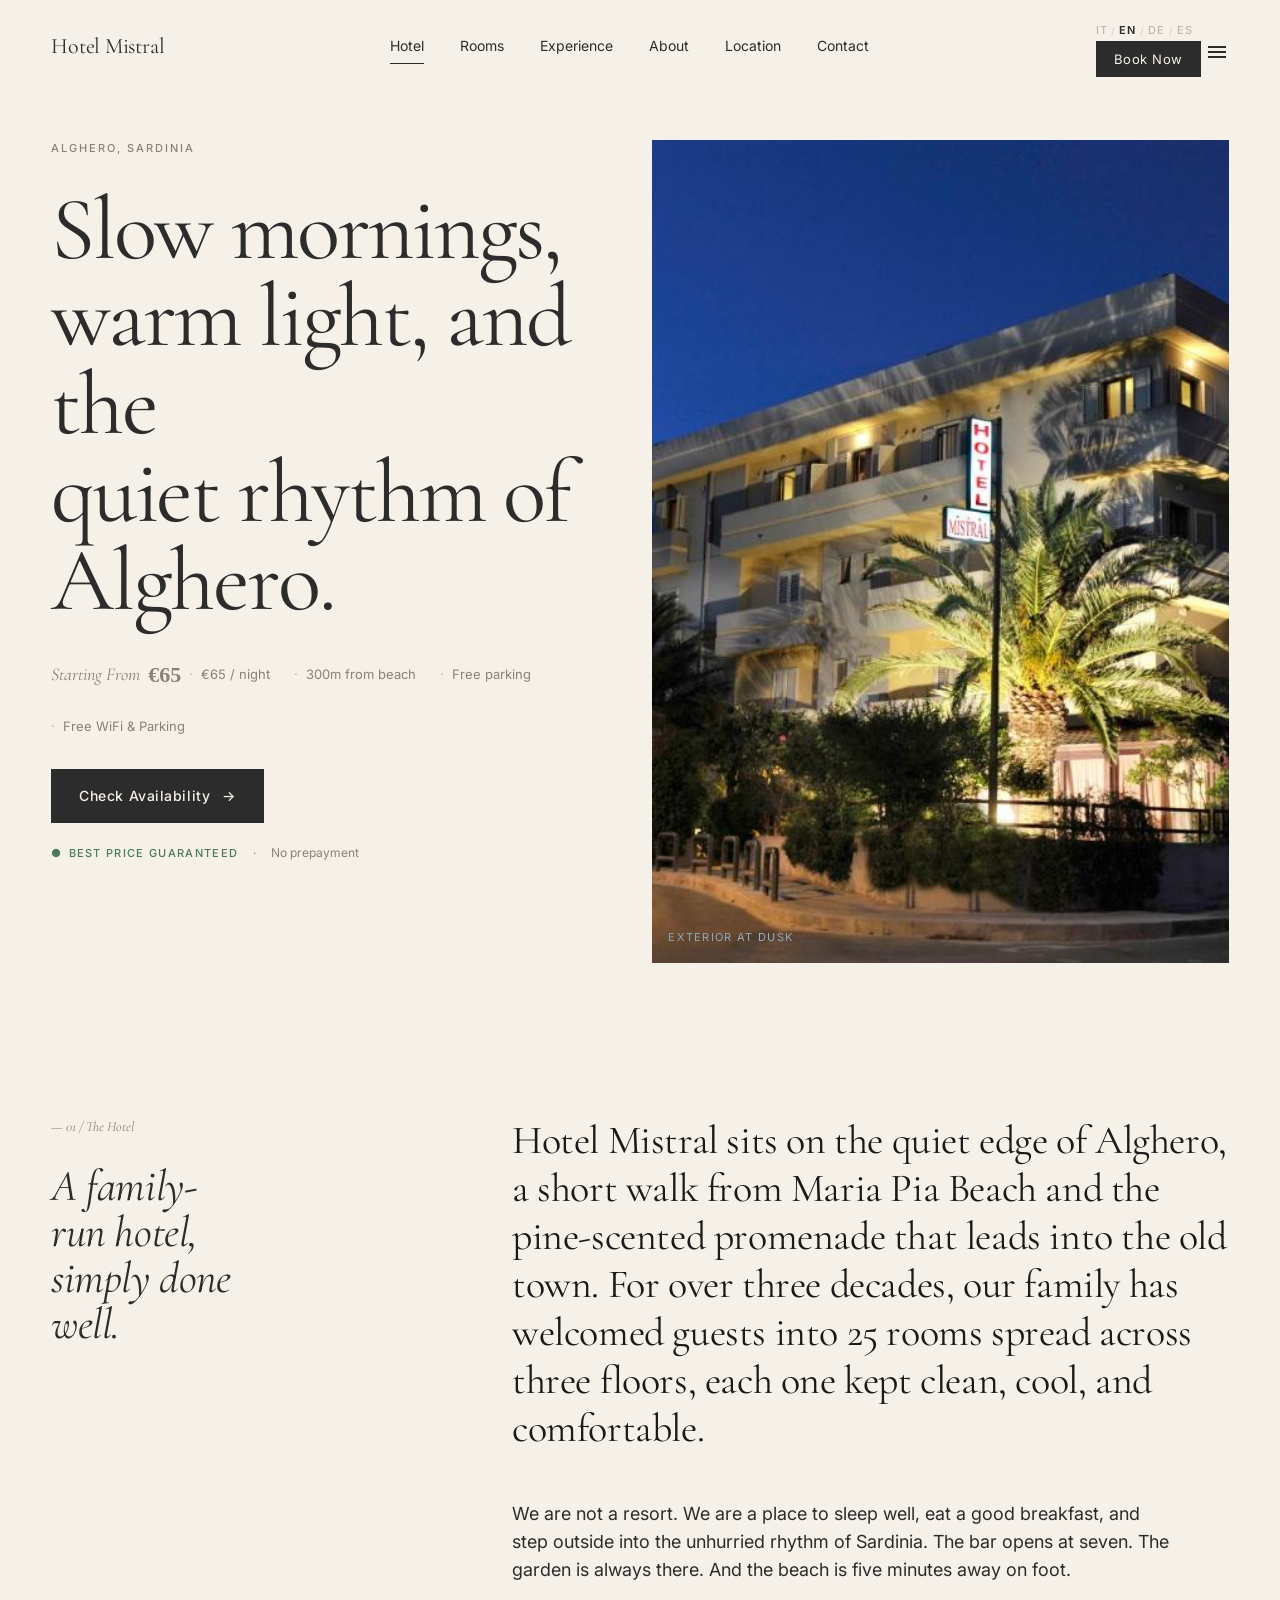
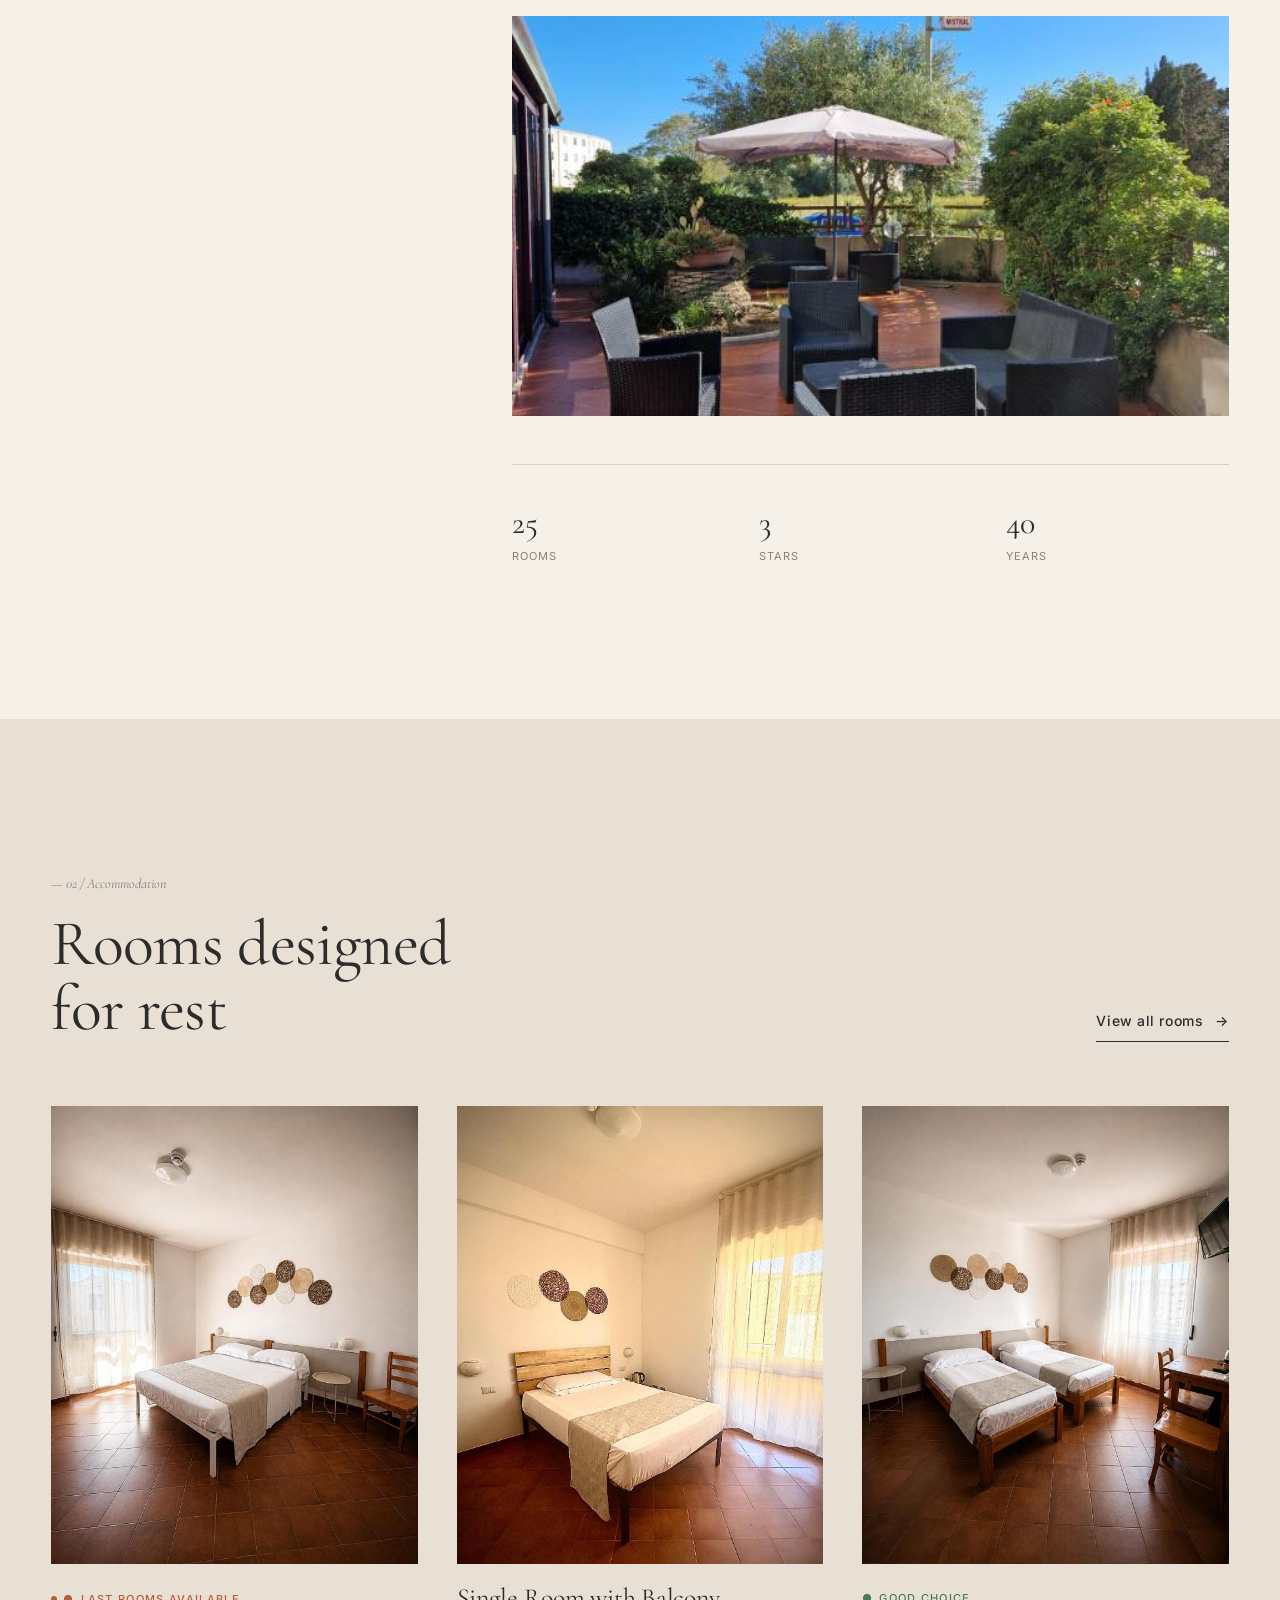
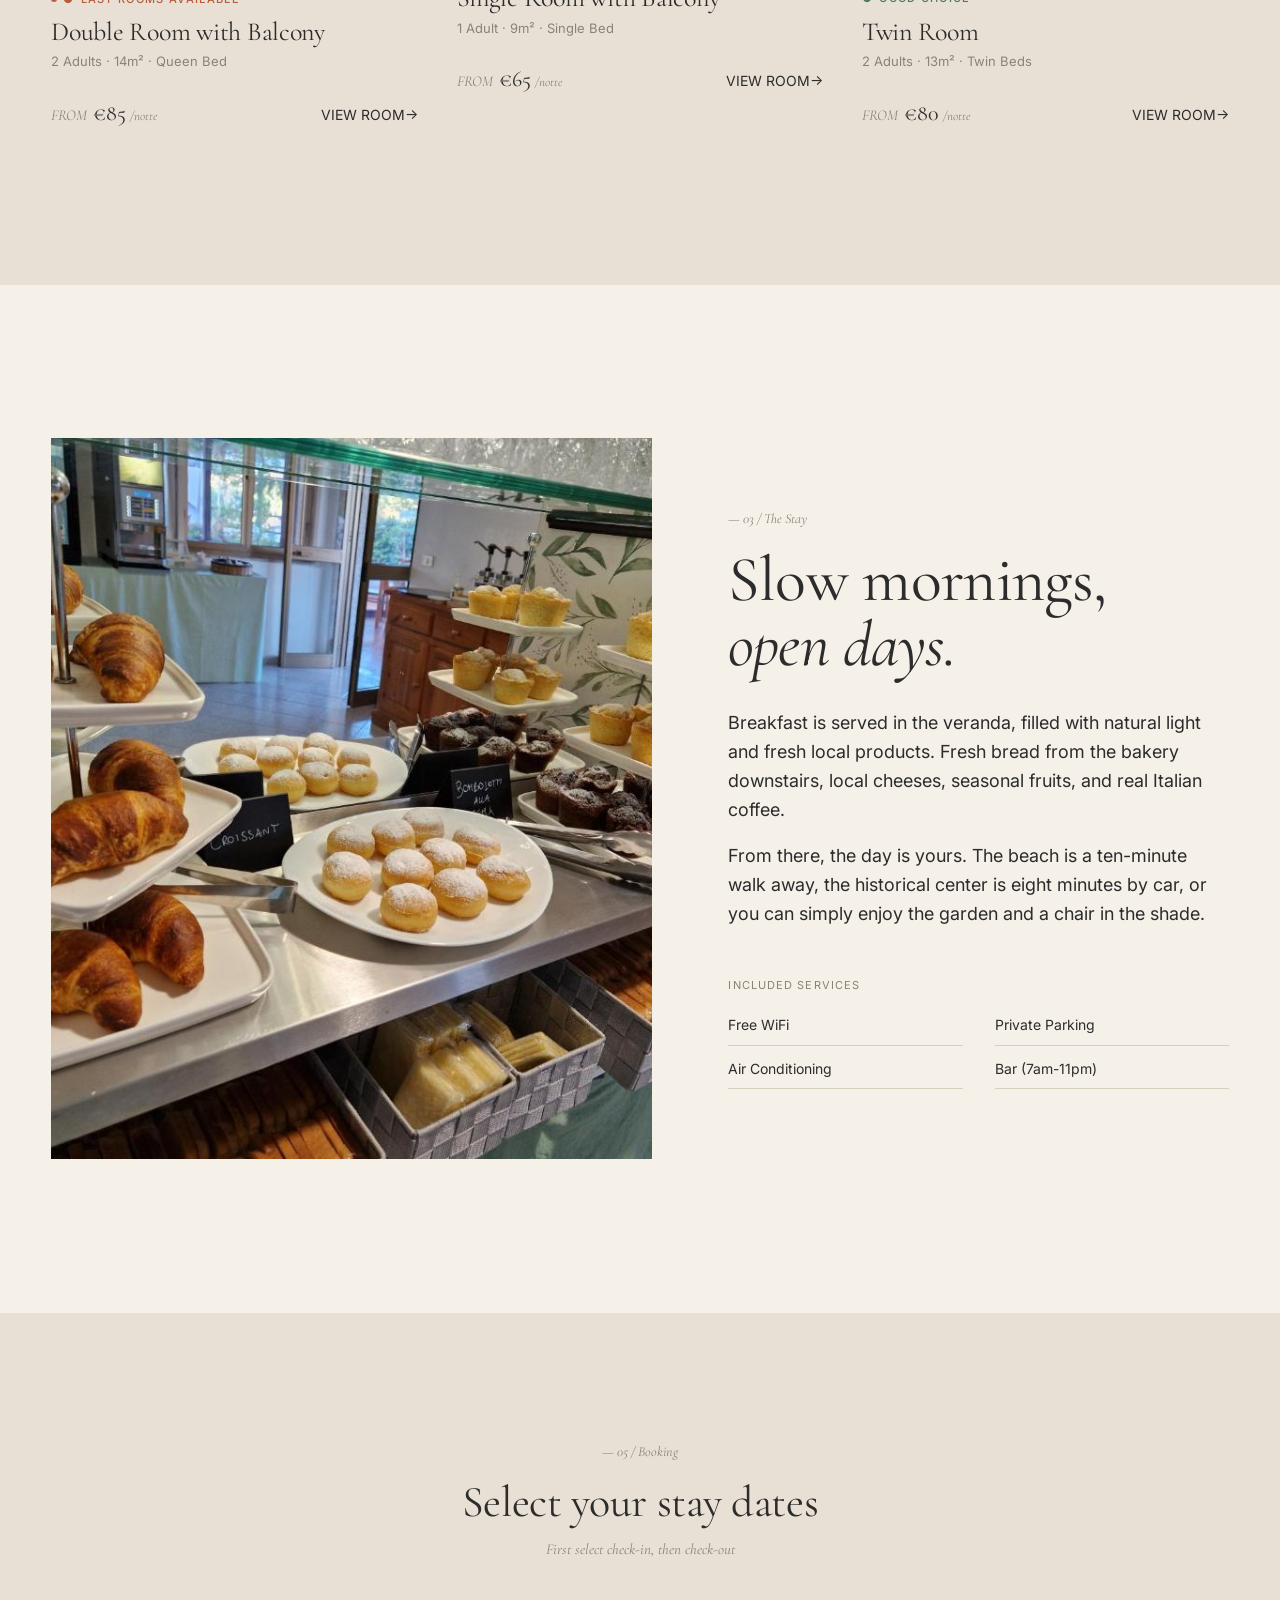
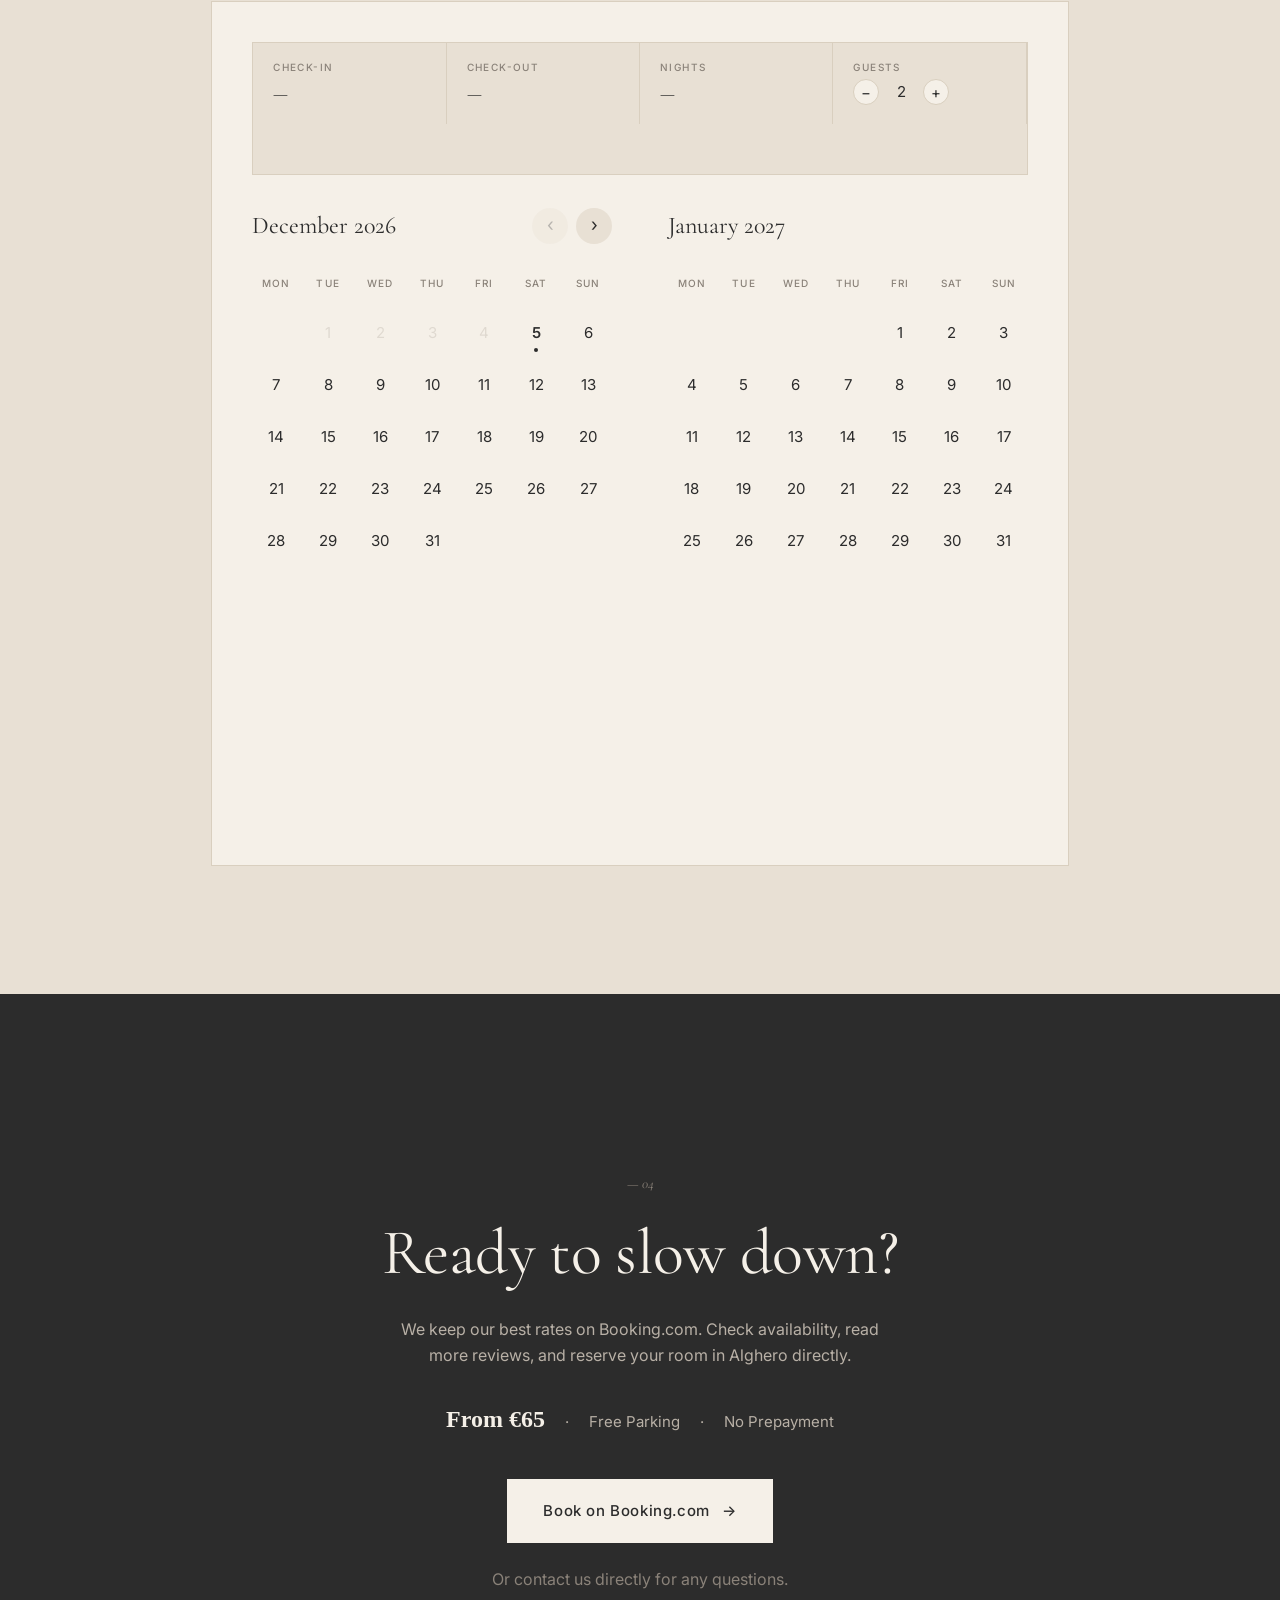
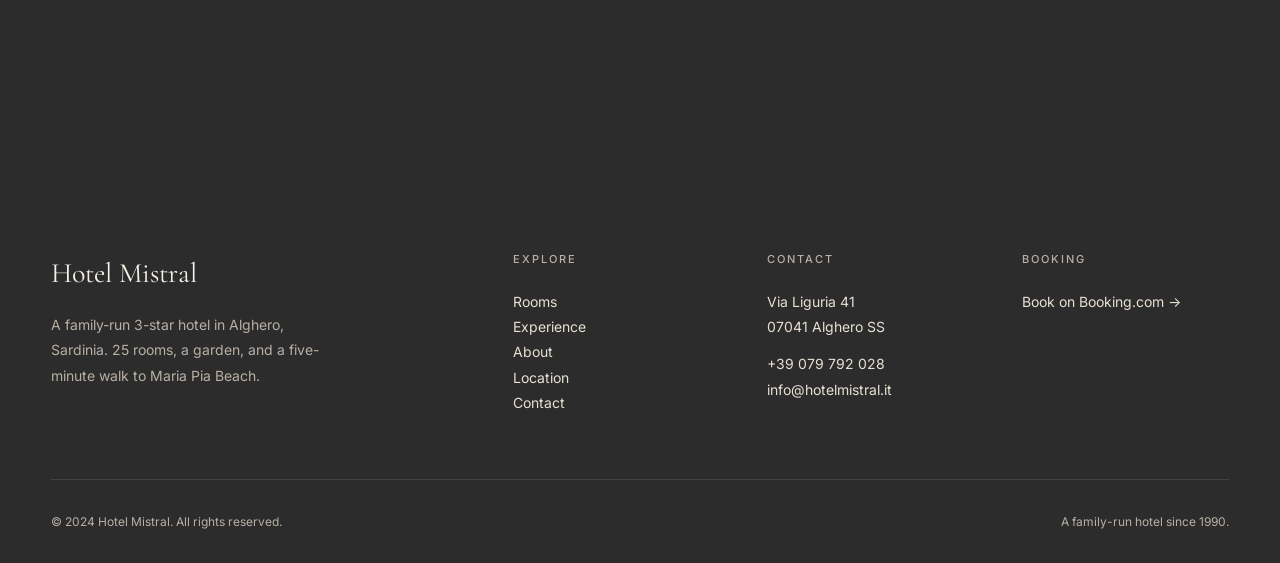
==== index.html @ aa6e7feb "fix: attach individual click listeners per button + console logging - Replace event delegation with " ====
<!DOCTYPE html>
<html lang="en">
<head>
  <meta charset="utf-8"/>
  <meta name="viewport" content="width=device-width, initial-scale=1.0"/>
  <title data-i18n="meta.site_name">Hotel Mistral — A Quiet Corner of Alghero</title>
  <meta name="description" data-i18n="meta.home_desc" content="Hotel Mistral is a family-run 3-star hotel in Alghero, Sardinia. 25 rooms, garden, breakfast veranda, and a five-minute walk to Maria Pia Beach."/>
  
  <link rel="preconnect" href="https://fonts.googleapis.com">
  <link rel="preconnect" href="https://fonts.gstatic.com" crossorigin>
  <link href="https://fonts.googleapis.com/css2?family=Cormorant+Garamond:ital,wght@0,300;0,400;0,500;0,600;1,300;1,400;1,500&family=Inter:wght@300;400;500;600;700&display=swap" rel="stylesheet"/>
  <link href="https://fonts.googleapis.com/css2?family=Material+Symbols+Outlined:wght,FILL@100..700,0..1&display=swap" rel="stylesheet"/>
  <link href="css/styles.css" rel="stylesheet"/>
</head>
<body class="page" data-page="home">

  <!-- Nav -->
  <nav class="nav" id="main-nav">
    <a href="index.html" class="nav-brand" data-i18n="location.address_name">
      Mistral
      <small>Alghero</small>
    </a>
    <div class="nav-links hidden-mobile">
      <a href="index.html" class="active" data-i18n="nav.home">Hotel</a>
      <a href="rooms.html" data-i18n="nav.rooms">Rooms</a>
      <a href="experience.html" data-i18n="nav.experience">Experience</a>
      <a href="about.html" data-i18n="nav.about">About</a>
      <a href="location.html" data-i18n="nav.location">Location</a>
      <a href="contact.html" data-i18n="nav.contact">Contact</a>
    </div>
    <div class="nav-actions">
      <div class="lang-switcher hidden-mobile">
        <button class="lang-btn" data-lang="it" onclick="setLanguage('it')">IT</button>
        <span style="color:var(--grigio);opacity:0.3;font-size:10px">/</span>
        <button class="lang-btn active" data-lang="en" onclick="setLanguage('en')">EN</button>
        <span style="color:var(--grigio);opacity:0.3;font-size:10px">/</span>
        <button class="lang-btn" data-lang="de" onclick="setLanguage('de')">DE</button>
        <span style="color:var(--grigio);opacity:0.3;font-size:10px">/</span>
        <button class="lang-btn" data-lang="es" onclick="setLanguage('es')">ES</button>
      </div>
      <a href="https://www.booking.com/Share-Ju31eYQ" target="_blank" class="nav-cta hidden-mobile" data-i18n="nav.book_now">Check Availability</a>
      <button class="menu-btn mobile-only" onclick="document.querySelector('.mobile-menu').classList.add('active'); document.body.style.overflow='hidden';">
        <span class="material-symbols-outlined">menu</span>
      </button>
    </div>
  </nav>

  <!-- Mobile Menu -->
  <div class="mobile-menu">
    <button style="position:absolute;top:24px;right:24px;background:none;border:none;cursor:pointer;" onclick="document.querySelector('.mobile-menu').classList.remove('active'); document.body.style.overflow='';">
      <span class="material-symbols-outlined" style="font-size:32px;color:var(--antracite)">close</span>
    </button>
    <a href="index.html" data-i18n="nav.home">Hotel</a>
    <a href="rooms.html" data-i18n="nav.rooms">Rooms</a>
    <a href="experience.html" data-i18n="nav.experience">Experience</a>
    <a href="about.html" data-i18n="nav.about">About</a>
    <a href="location.html" data-i18n="nav.location">Location</a>
    <a href="contact.html" data-i18n="nav.contact">Contact</a>
    <div class="lang-switcher" style="margin-top:24px">
      <button class="lang-btn" data-lang="it" onclick="setLanguage('it')">IT</button>
      <span style="color:var(--grigio);opacity:0.3;font-size:10px">/</span>
      <button class="lang-btn active" data-lang="en" onclick="setLanguage('en')">EN</button>
      <span style="color:var(--grigio);opacity:0.3;font-size:10px">/</span>
      <button class="lang-btn" data-lang="de" onclick="setLanguage('de')">DE</button>
      <span style="color:var(--grigio);opacity:0.3;font-size:10px">/</span>
      <button class="lang-btn" data-lang="es" onclick="setLanguage('es')">ES</button>
    </div>
    <a class="btn btn-primary btn-arrow" href="https://www.booking.com/Share-Ju31eYQ" target="_blank" style="margin-top:24px" data-i18n="nav.book_now">Book Now</a>
  </div>

  <!-- HERO -->
  <section class="hero">
    <div class="container">
      <div class="hero-grid">
        <div class="hero-left reveal">
          <div class="eyebrow" style="margin-bottom:28px" data-i18n="home.hero_location">Alghero, Sardinia · Since 1984</div>
          <h1 class="h-display serif" data-i18n="home.hero_title" data-i18n-html="">
            Slow mornings, <span class="italic">warm light</span><br/>
            and the quiet rhythm of Alghero.
          </h1>
          <div class="hero-meta">
            <span><span class="price-from italic" data-i18n="home.hero_starting_from">From</span> <b style="font-family:'var(--serif)';font-size:22px;color:'var(--antracite)'">€65</b> <span data-i18n="home.hero_price">/ night</span></span>
            <span data-i18n="home.hero_beach_distance">300m from beach</span>
            <span data-i18n="home.hero_parking">Free parking</span>
            <span data-i18n="home.hero_wifi_parking">Free WiFi</span>
          </div>
          <div style="margin-top:32px">
            <a class="btn btn-primary btn-arrow" href="https://www.booking.com/Share-Ju31eYQ" target="_blank" data-i18n="home.cta_availability">Check Availability</a>
          </div>
          <div style="margin-top:20px;font-size:12px;color:var(--grigio)">
            <span class="tag-good">● <span data-i18n="home.best_price">Best price guaranteed</span></span>
            <span style="margin:0 12px">·</span>
            <span data-i18n="home.no_prepayment">No prepayment</span>
          </div>
        </div>

        <div class="hero-image reveal reveal-delay-1">
          <img src="images/111886637.jpg" alt="Hotel Mistral exterior" style="width:100%;height:100%;object-fit:cover" />
          <div class="hero-caption" data-i18n="home.hero_caption">Exterior at dusk</div>
        </div>
      </div>
    </div>
  </section>

  <!-- INTRO -->
  <section class="section" id="hotel">
    <div class="container">
      <div class="intro-grid">
        <div class="reveal">
          <div class="section-num">— 01 / <span data-i18n="home.intro_label">The Hotel</span></div>
          <h2 class="h-medium serif italic" style="margin-top:24px;max-width:10ch" data-i18n="home.intro_title" data-i18n-html="">
            A family-run hotel,<br/>simply done well.
          </h2>
        </div>
        <div class="intro-body reveal reveal-delay-1">
          <p class="serif" data-i18n="home.intro_p1">
            Hotel Mistral sits on the quiet edge of Alghero, a short walk from Maria Pia Beach and the pine-scented promenade that leads into the old town. For over three decades, our family has welcomed guests into 25 rooms spread across three floors, each one kept clean, cool, and comfortable.
          </p>
          <p data-i18n="home.intro_p2">
            We are not a resort. We are a place to sleep well, eat a good breakfast, and step outside into the unhurried rhythm of Sardinia. The bar opens at seven. The garden is always there. And the beach is five minutes away on foot.
          </p>
          
          <div style="margin-top:32px">
            <img src="images/554112384.jpg" alt="Hotel Mistral terrace" style="width:100%;height:400px;object-fit:cover" />
          </div>

          <div style="display:grid;grid-template-columns:repeat(3,1fr);gap:24px;margin-top:48px;padding-top:32px;border-top:1px solid var(--beige-scuro)">
            <div><div class="serif" style="font-size:32px">25</div><div class="tiny muted" data-i18n="home.stats_rooms">Rooms</div></div>
            <div><div class="serif" style="font-size:32px">3</div><div class="tiny muted" data-i18n="home.stats_stars">Stars</div></div>
            <div><div class="serif" style="font-size:32px">40</div><div class="tiny muted" data-i18n="home.stats_years">Years</div></div>
          </div>
        </div>
      </div>
    </div>
  </section>

  <!-- CAMERE -->
  <section class="section" id="camere" style="background:var(--beige)">
    <div class="container">
      <div style="display:flex;justify-content:space-between;align-items:flex-end;margin-bottom:64px;gap:24px;flex-wrap:wrap">
        <div class="reveal">
          <div class="section-num">— 02 / <span data-i18n="home.rooms_label">Accommodation</span></div>
          <h2 class="h-large serif" style="margin-top:16px;max-width:14ch" data-i18n="home.rooms_title">
            Rooms designed for rest.
          </h2>
        </div>
        <a href="rooms.html" class="btn btn-ghost btn-arrow reveal reveal-delay-1" data-i18n="home.room_view_all">View all rooms</a>
      </div>

      <div class="rooms-grid">
        <!-- Room 1 -->
        <div class="room-card reveal" onclick="window.location.href='rooms.html#double'" style="cursor:pointer">
          <div class="img-wrap">
            <img src="images/861583205.jpg" alt="Double Room" style="width:100%;height:100%;object-fit:cover" />
          </div>
          <div style="margin-bottom:8px">
            <span class="tag-scarce">● <span data-i18n="home.room_badge_last">Last rooms available</span></span>
          </div>
          <div class="meta-line">
            <h3 class="serif" data-i18n="home.room_double_name">Double Room with Balcony</h3>
          </div>
          <div class="specs">
            <span data-i18n="home.room_adults_2">2 Adults</span> · 14m² · <span data-i18n="home.room_bed_queen">Queen Bed</span>
          </div>
          <div style="display:flex;justify-content:space-between;align-items:baseline;margin-top:16px">
            <div class="from"><span data-i18n="home.room_from">From</span> <b>€85</b> <span style="font-size:13px;color:var(--grigio)">/notte</span></div>
            <span class="btn-arrow" style="font-size:14px" data-i18n="home.room_view_cta">Details</span>
          </div>
        </div>

        <!-- Room 2 -->
        <div class="room-card reveal reveal-delay-1" onclick="window.location.href='rooms.html#single'" style="cursor:pointer">
          <div class="img-wrap">
            <img src="images/861584336.jpg" alt="Single Room" style="width:100%;height:100%;object-fit:cover" />
          </div>
          <div class="meta-line">
            <h3 class="serif" data-i18n="home.room_single_name">Single Room with Balcony</h3>
          </div>
          <div class="specs">
            <span data-i18n="home.room_adults_1">1 Adult</span> · 9m² · <span data-i18n="home.room_bed_single">Single Bed</span>
          </div>
          <div style="display:flex;justify-content:space-between;align-items:baseline;margin-top:16px">
            <div class="from"><span data-i18n="home.room_from">From</span> <b>€65</b> <span style="font-size:13px;color:var(--grigio)">/notte</span></div>
            <span class="btn-arrow" style="font-size:14px" data-i18n="home.room_view_cta">Details</span>
          </div>
        </div>

        <!-- Room 3 -->
        <div class="room-card reveal reveal-delay-2" onclick="window.location.href='rooms.html#twin'" style="cursor:pointer">
          <div class="img-wrap">
            <img src="images/861583258.jpg" alt="Twin Room" style="width:100%;height:100%;object-fit:cover" />
          </div>
          <div style="margin-bottom:8px">
            <span class="tag-good">● <span data-i18n="home.room_badge_good">Good choice</span></span>
          </div>
          <div class="meta-line">
            <h3 class="serif" data-i18n="home.room_twin_name">Twin Room</h3>
          </div>
          <div class="specs">
            <span data-i18n="home.room_adults_2">2 Adults</span> · 13m² · <span data-i18n="home.room_beds_twin">Twin Beds</span>
          </div>
          <div style="display:flex;justify-content:space-between;align-items:baseline;margin-top:16px">
            <div class="from"><span data-i18n="home.room_from">From</span> <b>€80</b> <span style="font-size:13px;color:var(--grigio)">/notte</span></div>
            <span class="btn-arrow" style="font-size:14px" data-i18n="home.room_view_cta">Details</span>
          </div>
        </div>
      </div>
    </div>
  </section>

  <!-- ESPERIENZA -->
  <section class="section" id="esperienza">
    <div class="container">
      <div class="exp-grid">
        <div class="exp-image reveal">
          <img src="images/565534690.jpg" alt="Breakfast pastries" style="width:100%;height:100%;object-fit:cover" />
        </div>
        <div class="exp-text reveal reveal-delay-1">
          <div class="section-num">— 03 / <span data-i18n="home.exp_label">The Stay</span></div>
          <h2 class="h-large serif" style="margin-top:16px;margin-bottom:32px" data-i18n="home.exp_title" data-i18n-html="">
            Slow mornings,<br/><span class="italic">open days.</span>
          </h2>
          <p data-i18n="home.exp_p1">
            Breakfast is served in the veranda, filled with natural light and fresh local products. Fresh bread from the bakery downstairs, local cheeses, seasonal fruits, and real Italian coffee.
          </p>
          <p data-i18n="home.exp_p2">
            From there, the day is yours. The beach is a ten-minute walk away, the historical center is eight minutes by car, or you can simply enjoy the garden and a chair in the shade.
          </p>

          <div style="margin-top:48px">
            <div class="tiny muted" style="margin-bottom:20px" data-i18n="home.exp_services">Included Services</div>
            <div style="display:grid;grid-template-columns:1fr 1fr;gap:12px 32px">
              
              <div style="display:flex;justify-content:space-between;align-items:baseline;padding-bottom:8px;border-bottom:1px solid var(--beige-scuro)">
                <span style="font-size:14px" data-i18n="home.srv_wifi">Free WiFi</span>
              </div>
              <div style="display:flex;justify-content:space-between;align-items:baseline;padding-bottom:8px;border-bottom:1px solid var(--beige-scuro)">
                <span style="font-size:14px" data-i18n="home.srv_parking">Private Parking</span>
              </div>
              <div style="display:flex;justify-content:space-between;align-items:baseline;padding-bottom:8px;border-bottom:1px solid var(--beige-scuro)">
                <span style="font-size:14px" data-i18n="home.srv_ac">Air Conditioning</span>
              </div>
              <div style="display:flex;justify-content:space-between;align-items:baseline;padding-bottom:8px;border-bottom:1px solid var(--beige-scuro)">
                <span style="font-size:14px" data-i18n="home.srv_bar">Bar (7am-11pm)</span>
              </div>

            </div>
          </div>
        </div>
      </div>
    </div>
  </section>

  <!-- CALENDAR / BOOKING ASSISTANT -->
  <section class="calendar-section" id="prenota">
    <div class="container">
      <div class="calendar-title reveal">
        <div class="section-num">— 05 / <span data-i18n="calendar.label">Booking</span></div>
        <h2 class="h-medium serif" style="margin-top:16px" data-i18n="calendar.title">Select your stay dates</h2>
        <p class="calendar-hint" data-i18n="calendar.hint">Seleziona prima il check-in, poi il check-out</p>
      </div>

      <div class="calendar-wrap reveal reveal-delay-1">
        <div class="calendar-dates-bar">
          <div class="calendar-date-field">
            <label data-i18n="calendar.checkin">Check-in</label>
            <span id="checkin-display">—</span>
          </div>
          <div class="calendar-date-sep"></div>
          <div class="calendar-date-field">
            <label data-i18n="calendar.checkout">Check-out</label>
            <span id="checkout-display">—</span>
          </div>
          <div class="calendar-date-sep"></div>
          <div class="calendar-date-field calendar-nights-field">
            <label data-i18n="calendar.nights">Nights</label>
            <span id="nights-display">—</span>
          </div>
          <div class="calendar-date-sep"></div>
          <div class="calendar-date-field">
            <label data-i18n="calendar.guests">Guests</label>
            <div class="guest-stepper">
              <button onclick="window.calendarApp.changeGuests(-1)" aria-label="Reduce guests">−</button>
              <span id="guests-display">2</span>
              <button onclick="window.calendarApp.changeGuests(1)" aria-label="Add guest">+</button>
            </div>
          </div>
          <div class="calendar-date-sep"></div>
          <button class="calendar-clear" id="calendar-clear" onclick="window.calendarApp.clearDates()" data-i18n="calendar.clear" style="visibility:hidden">Clear</button>
        </div>

        <div class="calendar-grid-wrap" id="calendar-grid-wrap">
          <!-- Generated by JS -->
        </div>

        <div class="calendar-cta-wrap" id="calendar-cta-wrap">
          <div class="calendar-cta-title" data-i18n="calendar.cta_title">Continua la prenotazione</div>
          <a href="https://www.booking.com/Share-Ju31eYQ" target="_blank" class="btn btn-primary btn-arrow calendar-cta-primary" data-i18n="calendar.booking_cta">Check availability on Booking</a>
          <a href="#" target="_blank" class="btn btn-ghost calendar-cta-secondary" id="whatsapp-cta" data-i18n="calendar.whatsapp_cta">Contact on WhatsApp</a>
          <div class="calendar-whatsapp-num">WhatsApp: +39 347 247 9796</div>
        </div>
      </div>
    </div>
  </section>

  <!-- CTA FINALE -->
  <section class="cta-final" style="background:var(--antracite);color:var(--bianco)">
    <div class="container" style="text-align:center">
      <div class="section-num" style="color:var(--grigio);border-color:var(--grigio)">— 04</div>
      <h2 class="h-large serif" style="margin-top:24px" data-i18n="home.cta_title">
        Ready to slow down?
      </h2>
      <p style="margin-top:16px;color:var(--grigio-chiaro);max-width:50ch;margin-left:auto;margin-right:auto" data-i18n="home.cta_desc">
        We keep our best rates on Booking.com. Check availability, read more reviews, and reserve your room in Alghero directly.
      </p>
      
      <div class="meta" style="color:var(--grigio-chiaro);border-color:var(--grigio);margin-top:32px">
        <b style="font-family:'var(--serif)';font-size:24px;color:var(--bianco)">From €65</b>
        <span style="margin:0 16px">·</span>
        Free Parking
        <span style="margin:0 16px">·</span>
        No Prepayment
      </div>

      <div style="margin-top:40px">
        <a href="https://www.booking.com/Share-Ju31eYQ" target="_blank" class="btn btn-primary btn-arrow" style="background:var(--bianco);color:var(--antracite);padding:20px 36px;font-size:15px;display:inline-flex" data-i18n="home.cta_book">
          Book on Booking.com
        </a>
      </div>
      <div style="margin-top:24px;color:var(--grigio)">
        <span data-i18n="home.cta_or_contact" data-i18n-html="">Or <a href="contact.html" style="text-decoration:underline">contact us directly</a> for any questions.</span>
      </div>
    </div>
  </section>

  <!-- Footer -->
  <footer class="footer" id="contatti">
    <div class="container">
      <div class="footer-grid">
        <div>
          <div class="brand-mark" data-i18n="location.address_name">Hotel Mistral</div>
          <p style="max-width:32ch;color:var(--grigio-chiaro)" data-i18n="footer.desc">
            A family-run 3-star hotel in Alghero, Sardinia. 25 rooms, a garden, and a five-minute walk to Maria Pia Beach.
          </p>
        </div>
        <div>
          <h4 data-i18n="footer.explore">Explore</h4>
          <ul>
            <li><a href="rooms.html" data-i18n="nav.rooms">Rooms</a></li>
            <li><a href="experience.html" data-i18n="nav.experience">Experience</a></li>
            <li><a href="about.html" data-i18n="nav.about">About</a></li>
            <li><a href="location.html" data-i18n="nav.location">Location</a></li>
            <li><a href="contact.html" data-i18n="nav.contact">Contact</a></li>
          </ul>
        </div>
        <div>
          <h4 data-i18n="footer.contact">Contact</h4>
          <ul>
            <li data-i18n="location.address_street">Via Liguria 41</li>
            <li data-i18n="location.address_city">07041 Alghero (SS)</li>
            <li style="margin-top:12px" data-i18n="location.phone">+39 079 792 028</li>
            <li data-i18n="location.email">info@hotelmistral.it</li>
          </ul>
        </div>
        <div>
          <h4 data-i18n="footer.booking">Booking</h4>
          <ul>
            <li><a href="https://www.booking.com/Share-Ju31eYQ" target="_blank" data-i18n="footer.book_link">Book on Booking.com →</a></li>
          </ul>
        </div>
      </div>
      <div class="footer-bottom">
        <span data-i18n="footer.copyright">© 2024 Hotel Mistral. All rights reserved.</span>
        <span data-i18n="footer.tagline">A family-run hotel since 1990.</span>
      </div>
    </div>
  </footer>

  <script src="js/translations.js?v=3"></script>
  <script src="js/i18n.js?v=3"></script>
  <script src="js/main.js?v=3"></script>
</body>
</html>
---- css/styles.css ----
/* ============================================
   CALENDAR — Booking Assistant
   ============================================ */

.calendar-section {
  background: var(--beige);
  padding: clamp(80px, 10vw, 140px) 0;
}

.calendar-section .container {
  max-width: 960px;
}

.calendar-title {
  text-align: center;
  margin-bottom: 40px;
}

.calendar-hint {
  font-size: 15px;
  color: var(--grigio);
  margin-top: 12px;
  font-style: italic;
  font-family: var(--serif);
}

.calendar-wrap {
  background: var(--bianco);
  border: 1px solid var(--beige-scuro);
  padding: 40px;
}

@media (max-width: 720px) {
  .calendar-wrap {
    padding: 24px 20px;
  }
}

.calendar-dates-bar {
  display: grid;
  grid-template-columns: 1fr auto 1fr auto 1fr auto 1fr auto;
  gap: 0;
  background: var(--beige);
  border: 1px solid var(--beige-scuro);
  margin-bottom: 32px;
  align-items: stretch;
}

.calendar-date-field {
  padding: 16px 20px;
  display: flex;
  flex-direction: column;
  gap: 4px;
  min-width: 0;
}

.calendar-date-field label {
  font-size: 10px;
  letter-spacing: 0.14em;
  text-transform: uppercase;
  color: var(--grigio);
  font-weight: 500;
}

.calendar-date-field span {
  font-family: var(--serif);
  font-size: 18px;
  color: var(--antracite);
  white-space: nowrap;
  overflow: hidden;
  text-overflow: ellipsis;
}

.calendar-date-field .guest-stepper {
  display: flex;
  align-items: center;
  gap: 12px;
}

.guest-stepper button {
  width: 26px;
  height: 26px;
  border-radius: 50%;
  background: var(--bianco);
  color: var(--antracite);
  font-size: 15px;
  display: flex;
  align-items: center;
  justify-content: center;
  border: 1px solid var(--beige-scuro);
  transition: all 0.2s ease;
  line-height: 1;
}

.guest-stepper button:hover {
  background: var(--antracite);
  color: var(--bianco);
  border-color: var(--antracite);
}

.guest-stepper span {
  font-family: var(--sans);
  font-size: 15px;
  min-width: 20px;
  text-align: center;
}

.calendar-date-sep {
  width: 1px;
  background: var(--beige-scuro);
}

.calendar-clear {
  padding: 16px 20px;
  font-size: 11px;
  letter-spacing: 0.1em;
  text-transform: uppercase;
  color: var(--grigio);
  background: transparent;
  transition: color 0.2s ease;
  white-space: nowrap;
}

.calendar-clear:hover {
  color: var(--terracotta);
}

@media (max-width: 720px) {
  .calendar-dates-bar {
    grid-template-columns: 1fr 1fr;
  }
  .calendar-date-sep,
  .calendar-clear {
    display: none;
  }
  .calendar-date-field:nth-child(7) {
    grid-column: 1 / -1;
    flex-direction: row;
    align-items: center;
    justify-content: space-between;
  }
}

.calendar-grid-wrap {
  display: grid;
  grid-template-columns: 1fr 1fr;
  gap: 56px;
}

@media (max-width: 720px) {
  .calendar-grid-wrap {
    grid-template-columns: 1fr;
    gap: 32px;
  }
}

.calendar-month-header {
  display: flex;
  justify-content: space-between;
  align-items: center;
  margin-bottom: 24px;
}

.calendar-month-name {
  font-family: var(--serif);
  font-size: 24px;
  color: var(--antracite);
  font-weight: 400;
}

.calendar-nav {
  display: flex;
  gap: 8px;
}

.calendar-nav-btn {
  width: 36px;
  height: 36px;
  display: flex;
  align-items: center;
  justify-content: center;
  border-radius: 50%;
  background: var(--beige);
  color: var(--antracite);
  font-size: 18px;
  transition: all 0.2s ease;
  border: none;
}

.calendar-nav-btn:hover:not(:disabled) {
  background: var(--antracite);
  color: var(--bianco);
}

.calendar-nav-btn:disabled {
  opacity: 0.3;
  cursor: not-allowed;
}

.calendar-weekdays {
  display: grid;
  grid-template-columns: repeat(7, 1fr);
  gap: 4px;
  margin-bottom: 12px;
}

.calendar-weekdays span {
  text-align: center;
  font-size: 10px;
  letter-spacing: 0.12em;
  text-transform: uppercase;
  color: var(--grigio);
  padding: 6px 0;
  font-weight: 500;
}

.calendar-days {
  display: grid;
  grid-template-columns: repeat(7, 1fr);
  gap: 4px;
}

.calendar-day {
  width: 100%;
  aspect-ratio: 1;
  display: flex;
  align-items: center;
  justify-content: center;
  background: transparent;
  border: none;
  border-radius: 50%;
  font-size: 15px;
  font-family: var(--sans);
  color: var(--antracite);
  cursor: pointer;
  transition: all 0.2s ease;
  position: relative;
  padding: 0;
}

.calendar-day:hover:not(:disabled):not(.selected-start):not(.selected-end) {
  background: var(--beige);
  transform: scale(1.1);
}

.calendar-day:disabled {
  color: var(--grigio-chiaro);
  cursor: not-allowed;
  opacity: 0.35;
}

.calendar-day.today {
  font-weight: 600;
}

.calendar-day.today::after {
  content: '';
  position: absolute;
  bottom: 5px;
  width: 4px;
  height: 4px;
  border-radius: 50%;
  background: var(--antracite);
}

.calendar-day.in-range {
  background: var(--beige);
  border-radius: 50%;
}

.calendar-day.in-range-preview {
  background: rgba(232, 224, 212, 0.5);
  border-radius: 50%;
}

.calendar-day.selected-start,
.calendar-day.selected-end {
  background: var(--antracite);
  color: var(--bianco);
  font-weight: 500;
  box-shadow: 0 2px 8px rgba(44,44,44,0.25);
}

.calendar-day.selected-start::after,
.calendar-day.selected-end::after {
  display: none;
}

.calendar-day.preview-end {
  background: var(--grigio);
  color: var(--bianco);
}

.calendar-cta-wrap {
  margin-top: 40px;
  display: flex;
  flex-direction: column;
  align-items: center;
  gap: 16px;
  opacity: 0;
  transform: translateY(16px);
  pointer-events: none;
  transition: opacity 0.5s ease, transform 0.5s ease;
}

.calendar-cta-wrap.active {
  opacity: 1;
  transform: translateY(0);
  pointer-events: auto;
}

.calendar-cta-title {
  font-family: var(--serif);
  font-size: 28px;
  color: var(--antracite);
  margin-bottom: 8px;
  text-align: center;
}

.calendar-cta-primary {
  padding: 18px 36px;
  font-size: 14px;
}

.calendar-cta-secondary {
  padding: 16px 36px;
  font-size: 14px;
  border: 1px solid var(--beige-scuro);
  background: transparent;
  color: var(--antracite);
  display: inline-flex;
  align-items: center;
  gap: 10px;
  letter-spacing: 0.04em;
  font-weight: 500;
  transition: all 0.2s ease;
}

.calendar-cta-secondary:hover {
  background: var(--beige);
  border-color: var(--beige-scuro);
}

.calendar-whatsapp-num {
  font-size: 13px;
  color: var(--grigio);
  letter-spacing: 0.04em;
  margin-top: 4px;
}

@media (max-width: 720px) {
  .calendar-cta-wrap {
    align-items: stretch;
  }
  .calendar-cta-title {
    font-size: 24px;
  }
  .calendar-cta-primary,
  .calendar-cta-secondary {
    justify-content: center;
    width: 100%;
  }
}
/* Hotel Mistral — sistema visivo */

:root {
  --bianco: #F5F0E8;
  --beige: #E8E0D4;
  --beige-scuro: #D9CFBF;
  --grigio: #8A8279;
  --grigio-chiaro: #B8B0A6;
  --antracite: #2C2C2C;
  --inchiostro: #1A1A1A;
  --mare: #4A6B7A;
  --terracotta: #B85C3A;

  --serif: "Cormorant Garamond", "Cormorant", Georgia, serif;
  --sans: "Inter", -apple-system, BlinkMacSystemFont, sans-serif;
  --mono: "JetBrains Mono", ui-monospace, monospace;

  --max: 1280px;
  --gutter: clamp(20px, 4vw, 56px);
}

* { box-sizing: border-box; margin: 0; padding: 0; }

html { scroll-behavior: smooth; }

body {
  font-family: var(--sans);
  font-size: 16px;
  line-height: 1.6;
  color: var(--antracite);
  background: var(--bianco);
  -webkit-font-smoothing: antialiased;
  font-feature-settings: "kern", "liga", "calt";
  text-rendering: optimizeLegibility;
}

img { display: block; max-width: 100%; }

button { font: inherit; cursor: pointer; border: none; background: none; color: inherit; }

a { color: inherit; text-decoration: none; }

/* Tipografia editoriale */
.serif { font-family: var(--serif); font-weight: 400; letter-spacing: -0.01em; }
.eyebrow {
  font-family: var(--sans);
  font-size: 11px;
  letter-spacing: 0.18em;
  text-transform: uppercase;
  color: var(--grigio);
  font-weight: 500;
}
.section-num {
  font-family: var(--serif);
  font-style: italic;
  font-size: 14px;
  color: var(--grigio);
}

h1, h2, h3 { font-family: var(--serif); font-weight: 400; letter-spacing: -0.015em; line-height: 1.05; }

.h-display { font-size: clamp(48px, 7vw, 96px); line-height: 0.98; letter-spacing: -0.025em; }
.h-large   { font-size: clamp(36px, 5vw, 64px); line-height: 1.02; }
.h-medium  { font-size: clamp(28px, 3.5vw, 44px); }
.h-small   { font-size: clamp(22px, 2.4vw, 30px); }

.italic { font-style: italic; }

/* Layout */
.container { max-width: var(--max); margin: 0 auto; padding: 0 var(--gutter); }
.section { padding: clamp(80px, 12vw, 160px) 0; }
.section-tight { padding: clamp(60px, 8vw, 100px) 0; }

.divider { height: 1px; background: var(--beige-scuro); border: none; }

/* Pulsanti */
.btn {
  display: inline-flex;
  align-items: center;
  gap: 12px;
  padding: 16px 28px;
  font-size: 14px;
  letter-spacing: 0.04em;
  font-weight: 500;
  border-radius: 0;
  transition: all 200ms ease;
  white-space: nowrap;
}
.btn-primary {
  background: var(--antracite);
  color: var(--bianco);
}
.btn-primary:hover { background: var(--inchiostro); transform: translateY(-1px); }
.btn-ghost {
  background: transparent;
  color: var(--antracite);
  border-bottom: 1px solid var(--antracite);
  padding: 8px 0;
}
.btn-ghost:hover { color: var(--mare); border-color: var(--mare); }
.btn-arrow::after { content: "→"; transition: transform 200ms ease; }
.btn:hover .btn-arrow::after, .btn-arrow:hover::after { transform: translateX(4px); }

/* Pricing inline */
.price-from { font-family: var(--serif); font-size: 18px; color: var(--grigio); font-style: italic; }
.price-num { font-family: var(--serif); font-size: 32px; color: var(--antracite); }
.price-num-lg { font-family: var(--serif); font-size: 56px; color: var(--antracite); letter-spacing: -0.02em; }
.price-night { font-size: 13px; color: var(--grigio); }

/* Tag scarsità */
.tag-scarce {
  display: inline-flex;
  align-items: center;
  gap: 6px;
  font-size: 11px;
  letter-spacing: 0.12em;
  text-transform: uppercase;
  color: var(--terracotta);
  font-weight: 500;
}
.tag-scarce::before {
  content: ""; width: 6px; height: 6px; border-radius: 50%;
  background: var(--terracotta);
  animation: pulse 2s infinite;
}
@keyframes pulse { 0%,100% {opacity:1} 50% {opacity:0.4} }

.tag-good {
  display: inline-flex; align-items: center; gap: 6px;
  font-size: 11px; letter-spacing: 0.12em; text-transform: uppercase;
  color: #4a7a5a; font-weight: 500;
}

/* Nav */
.nav {
  position: fixed; top: 0; left: 0; right: 0; z-index: 100;
  display: flex; align-items: center; justify-content: space-between;
  padding: 22px var(--gutter);
  background: rgba(245, 240, 232, 0.85);
  backdrop-filter: saturate(140%) blur(12px);
  -webkit-backdrop-filter: saturate(140%) blur(12px);
  transition: background 200ms ease, border-color 200ms ease;
  border-bottom: 1px solid transparent;
}
.nav.scrolled { border-bottom-color: var(--beige-scuro); }
.nav-brand { font-family: var(--serif); font-size: 22px; letter-spacing: -0.01em; display: flex; align-items: baseline; gap: 8px; }
.nav-brand small { font-size: 11px; letter-spacing: 0.18em; text-transform: uppercase; color: var(--grigio); font-family: var(--sans); }
.nav-links { display: flex; gap: 36px; font-size: 14px; }
.nav-links a { color: var(--antracite); position: relative; padding: 4px 0; }
.nav-links a:hover { color: var(--mare); }
.nav-links a.active::after {
  content:""; position:absolute; left:0; right:0; bottom:-2px; height:1px; background: var(--antracite);
}
.nav-cta {
  padding: 10px 18px; font-size: 13px; letter-spacing: 0.04em;
  background: var(--antracite); color: var(--bianco);
  transition: background 200ms ease;
}
.nav-cta:hover { background: var(--inchiostro); }

@media (max-width: 720px) {
  .nav-links { display: none; }
  .nav-cta { display: none; }
}

/* Mobile sticky CTA */
.mobile-cta {
  display: none;
  position: fixed; bottom: 0; left: 0; right: 0; z-index: 90;
  padding: 12px 16px;
  background: var(--bianco);
  border-top: 1px solid var(--beige-scuro);
  align-items: center; justify-content: space-between; gap: 12px;
}
.mobile-cta-price { font-family: var(--serif); font-size: 16px; }
.mobile-cta-price small { font-size: 11px; color: var(--grigio); display:block; letter-spacing: 0.08em; text-transform: uppercase; }
.mobile-cta button { padding: 12px 20px; font-size: 13px; }
@media (max-width: 720px) {
  .mobile-cta { display: flex; }
  body { padding-bottom: 72px; }
}

/* Image slot tweaks */
image-slot {
  background: var(--beige);
  color: var(--grigio);
}

/* Utility */
.row { display: flex; }
.col { display: flex; flex-direction: column; }
.gap-8 { gap: 8px; } .gap-12 { gap: 12px; } .gap-16 { gap: 16px; }
.gap-24 { gap: 24px; } .gap-32 { gap: 32px; } .gap-48 { gap: 48px; }
.center { align-items: center; }
.between { justify-content: space-between; }
.wrap { flex-wrap: wrap; }
.muted { color: var(--grigio); }
.small { font-size: 13px; }
.tiny { font-size: 11px; letter-spacing: 0.1em; text-transform: uppercase; }

/* Hero */
.hero { padding-top: 140px; padding-bottom: 0; }
.hero-grid {
  display: grid;
  grid-template-columns: 1fr 1.1fr;
  gap: clamp(32px, 6vw, 80px);
  align-items: end;
  min-height: calc(100vh - 140px);
}
.hero-left { padding-bottom: clamp(40px, 8vw, 100px); }
.hero-meta { display: flex; gap: 24px; flex-wrap: wrap; font-size: 13px; color: var(--grigio); margin-top: 32px; }
.hero-meta span { display: inline-flex; gap: 8px; align-items: center; }
.hero-meta span::before { content:"·"; color: var(--grigio-chiaro); }
.hero-meta span:first-child::before { display: none; }
.hero-image { position: relative; height: 100%; min-height: 60vh; }
.hero-image image-slot { width: 100%; height: 100%; min-height: 60vh; }
.hero-caption { position: absolute; bottom: 16px; left: 16px; font-size: 11px; letter-spacing: 0.12em; text-transform: uppercase; color: var(--bianco); mix-blend-mode: difference; }

@media (max-width: 860px) {
  .hero-grid { grid-template-columns: 1fr; min-height: auto; }
  .hero-image { min-height: 70vw; }
  .hero-image image-slot { min-height: 70vw; }
}

/* Intro */
.intro-grid {
  display: grid;
  grid-template-columns: 1fr 2fr;
  gap: clamp(40px, 8vw, 120px);
  align-items: start;
}
.intro-body p { font-size: clamp(18px, 1.4vw, 22px); line-height: 1.55; margin-bottom: 1em; max-width: 60ch; }
.intro-body p:first-child { font-family: var(--serif); font-size: clamp(28px, 3.2vw, 40px); line-height: 1.2; color: var(--inchiostro); margin-bottom: 1.2em; }
@media (max-width: 720px) { .intro-grid { grid-template-columns: 1fr; } }

/* Camere — griglia */
.rooms-grid {
  display: grid;
  grid-template-columns: repeat(3, 1fr);
  gap: clamp(20px, 3vw, 40px);
}
@media (max-width: 960px) { .rooms-grid { grid-template-columns: 1fr; } }

.room-card {
  display: flex; flex-direction: column;
  cursor: pointer;
  transition: opacity 200ms ease;
}
.room-card:hover { opacity: 0.92; }
.room-card .img-wrap { aspect-ratio: 4/5; margin-bottom: 20px; overflow: hidden; }
.room-card image-slot { width: 100%; height: 100%; transition: transform 600ms ease; }
.room-card:hover image-slot { transform: scale(1.02); }
.room-card .meta-line { display: flex; justify-content: space-between; align-items: baseline; gap: 16px; margin-bottom: 6px; }
.room-card h3 { font-size: 26px; }
.room-card .specs { color: var(--grigio); font-size: 13px; margin-bottom: 8px; }
.room-card .from { font-family: var(--serif); font-size: 15px; color: var(--grigio); font-style: italic; }
.room-card .from b { font-style: normal; color: var(--antracite); font-weight: 400; font-size: 22px; margin-left: 2px; }

/* Esperienza */
.exp-grid {
  display: grid;
  grid-template-columns: 1.2fr 1fr;
  gap: clamp(40px, 6vw, 100px);
  align-items: center;
}
.exp-image { aspect-ratio: 5/6; }
.exp-image image-slot { width: 100%; height: 100%; }
.exp-text h2 { margin-bottom: 32px; }
.exp-text p { font-size: 18px; line-height: 1.6; max-width: 48ch; margin-bottom: 1em; color: var(--antracite); }
@media (max-width: 860px) { .exp-grid { grid-template-columns: 1fr; } }

/* Recensioni */
.reviews { background: var(--beige); }
.reviews-grid {
  display: grid;
  grid-template-columns: 1fr 2fr;
  gap: clamp(40px, 8vw, 120px);
  align-items: start;
}
.score-block { display: flex; align-items: baseline; gap: 12px; }
.score { font-family: var(--serif); font-size: 96px; line-height: 1; letter-spacing: -0.03em; }
.score-side { display: flex; flex-direction: column; gap: 4px; padding-bottom: 8px; }
.score-side strong { font-family: var(--serif); font-size: 22px; font-weight: 400; }
.score-side small { font-size: 12px; color: var(--grigio); }

.review-quote {
  font-family: var(--serif);
  font-size: clamp(22px, 2.4vw, 30px);
  line-height: 1.4;
  font-style: italic;
  color: var(--inchiostro);
  margin-bottom: 24px;
}
.review-attr { font-size: 13px; color: var(--grigio); letter-spacing: 0.06em; }

.highlights { display: grid; grid-template-columns: repeat(3, 1fr); gap: 24px; margin-top: 48px; padding-top: 32px; border-top: 1px solid var(--beige-scuro); }
.highlight strong { font-family: var(--serif); font-size: 20px; display: block; margin-bottom: 4px; }
.highlight span { font-size: 13px; color: var(--grigio); }
@media (max-width: 720px) { .reviews-grid, .highlights { grid-template-columns: 1fr; } }

/* Posizione */
.location-grid {
  display: grid;
  grid-template-columns: 1fr 1.5fr;
  gap: clamp(40px, 6vw, 80px);
  align-items: stretch;
}
.distance-list { list-style: none; }
.distance-list li {
  display: grid;
  grid-template-columns: 80px 1fr auto;
  gap: 24px;
  padding: 28px 0;
  border-bottom: 1px solid var(--beige-scuro);
  align-items: baseline;
}
.distance-list li:first-child { border-top: 1px solid var(--beige-scuro); }
.distance-list .km { font-family: var(--serif); font-size: 28px; color: var(--antracite); }
.distance-list .place { font-size: 17px; }
.distance-list .meta { font-size: 12px; color: var(--grigio); letter-spacing: 0.08em; text-transform: uppercase; }
.map-wrap { aspect-ratio: 4/5; min-height: 400px; background: var(--beige); position: relative; overflow: hidden; }
@media (max-width: 860px) { .location-grid { grid-template-columns: 1fr; } .map-wrap { aspect-ratio: 4/3; } }

/* CTA finale */
.cta-final { text-align: center; padding: clamp(100px, 14vw, 180px) 0; }
.cta-final h2 { max-width: 18ch; margin: 0 auto 32px; }
.cta-final .meta { color: var(--grigio); margin-bottom: 40px; font-size: 15px; }

/* Footer */
.footer {
  background: var(--antracite); color: var(--beige);
  padding: 80px 0 32px;
}
.footer-grid { display: grid; grid-template-columns: 2fr 1fr 1fr 1fr; gap: 48px; margin-bottom: 64px; }
.footer h4 { font-family: var(--sans); font-size: 11px; letter-spacing: 0.18em; text-transform: uppercase; color: var(--grigio-chiaro); margin-bottom: 20px; font-weight: 500; }
.footer p, .footer li { font-size: 14px; line-height: 1.8; color: var(--beige); }
.footer ul { list-style: none; }
.footer .brand-mark { font-family: var(--serif); font-size: 28px; margin-bottom: 16px; color: var(--bianco); }
.footer-bottom { padding-top: 32px; border-top: 1px solid rgba(255,255,255,0.1); display: flex; justify-content: space-between; font-size: 12px; color: var(--grigio-chiaro); }
@media (max-width: 720px) { .footer-grid { grid-template-columns: 1fr 1fr; } }

/* Booking widget */
.booking-bar {
  background: var(--bianco);
  border: 1px solid var(--beige-scuro);
  padding: 18px;
  display: grid;
  grid-template-columns: 1fr 1fr 1fr auto;
  gap: 1px;
  background-color: var(--beige-scuro);
  margin-top: 48px;
  max-width: 720px;
}
.booking-field {
  background: var(--bianco);
  padding: 12px 16px;
  display: flex; flex-direction: column; gap: 2px;
  cursor: pointer;
  transition: background 150ms ease;
}
.booking-field:hover { background: #fcf9f3; }
.booking-field label { font-size: 10px; letter-spacing: 0.14em; text-transform: uppercase; color: var(--grigio); }
.booking-field .value { font-family: var(--serif); font-size: 17px; color: var(--antracite); }
.booking-field input { border: none; background: none; font-family: var(--serif); font-size: 17px; color: var(--antracite); width: 100%; outline: none; padding: 0; }
.booking-submit {
  background: var(--antracite); color: var(--bianco);
  padding: 0 32px;
  font-size: 13px; letter-spacing: 0.06em;
  display: flex; align-items: center; gap: 10px;
  transition: background 200ms ease;
}
.booking-submit:hover { background: var(--inchiostro); }
@media (max-width: 720px) {
  .booking-bar { grid-template-columns: 1fr 1fr; }
  .booking-submit { grid-column: 1 / -1; padding: 16px; justify-content: center; }
}

/* Modal prenotazione */
.modal-backdrop {
  position: fixed; inset: 0; z-index: 200;
  background: rgba(26,26,26,0.5);
  backdrop-filter: blur(4px);
  display: flex; align-items: center; justify-content: center;
  padding: 20px;
  animation: fade 200ms ease;
}
@keyframes fade { from { opacity: 0; } to { opacity: 1; } }
.modal {
  background: var(--bianco);
  width: 100%; max-width: 560px;
  max-height: 90vh; overflow-y: auto;
  padding: 48px;
  position: relative;
  animation: slide 300ms cubic-bezier(0.2, 0.8, 0.2, 1);
}
@keyframes slide { from { transform: translateY(20px); opacity: 0; } to { transform: translateY(0); opacity: 1; } }
.modal-close {
  position: absolute; top: 20px; right: 20px;
  width: 36px; height: 36px;
  display: flex; align-items: center; justify-content: center;
  font-size: 22px; color: var(--grigio);
}
.modal-close:hover { color: var(--antracite); }
.modal h3 { font-size: 32px; margin-bottom: 8px; }
.modal-section { margin: 32px 0; }
.modal-section h4 { font-size: 11px; letter-spacing: 0.16em; text-transform: uppercase; color: var(--grigio); margin-bottom: 16px; font-family: var(--sans); font-weight: 500; }
.modal input, .modal select {
  width: 100%; padding: 14px 16px;
  border: 1px solid var(--beige-scuro);
  background: var(--bianco);
  font-family: var(--sans); font-size: 15px;
  color: var(--antracite);
  outline: none;
  transition: border-color 150ms ease;
}
.modal input:focus, .modal select:focus { border-color: var(--antracite); }
.modal-row { display: grid; grid-template-columns: 1fr 1fr; gap: 12px; }
.summary { background: var(--beige); padding: 24px; margin: 24px 0; }
.summary-line { display: flex; justify-content: space-between; padding: 6px 0; font-size: 14px; }
.summary-total { display: flex; justify-content: space-between; padding-top: 16px; margin-top: 12px; border-top: 1px solid var(--beige-scuro); font-family: var(--serif); font-size: 22px; }

/* Camere — pagina lista */
.page-header {
  padding: 160px 0 80px;
  border-bottom: 1px solid var(--beige-scuro);
}
.page-header h1 { margin-bottom: 16px; }
.page-header p { color: var(--grigio); font-size: 17px; max-width: 50ch; }

.rooms-list { padding: 80px 0 120px; }
.room-row {
  display: grid;
  grid-template-columns: 1fr 1.6fr;
  gap: clamp(32px, 5vw, 64px);
  padding: 60px 0;
  border-bottom: 1px solid var(--beige-scuro);
}
.room-row:first-child { padding-top: 0; }
.room-row .img-wrap { aspect-ratio: 4/3; }
.room-row image-slot { width: 100%; height: 100%; }
.room-row .info { display: flex; flex-direction: column; justify-content: space-between; padding: 8px 0; }
.room-row h2 { margin-bottom: 12px; }
.room-row .specs-row { display: flex; gap: 24px; flex-wrap: wrap; color: var(--grigio); font-size: 14px; margin-bottom: 20px; }
.room-row .amenities { display: flex; gap: 12px; flex-wrap: wrap; margin-bottom: 28px; }
.room-row .amenity { font-size: 12px; padding: 6px 12px; background: var(--beige); color: var(--antracite); letter-spacing: 0.04em; }
.room-row .price-cta { display: flex; justify-content: space-between; align-items: end; gap: 24px; flex-wrap: wrap; }
@media (max-width: 860px) { .room-row { grid-template-columns: 1fr; } }

/* Pagina dettaglio */
.room-detail { padding-top: 120px; }
.gallery {
  display: grid;
  grid-template-columns: 2fr 1fr 1fr;
  grid-template-rows: 1fr 1fr;
  gap: 8px;
  height: 70vh;
  margin-bottom: 64px;
}
.gallery > *:first-child { grid-row: 1 / 3; }
.gallery image-slot { width: 100%; height: 100%; }
@media (max-width: 720px) { .gallery { grid-template-columns: 1fr 1fr; height: auto; aspect-ratio: 4/3; } }

.detail-grid {
  display: grid;
  grid-template-columns: 1fr 380px;
  gap: clamp(32px, 5vw, 80px);
  padding-bottom: 120px;
  align-items: start;
}
.detail-main h1 { margin-bottom: 24px; }
.detail-specs { display: flex; gap: 32px; padding: 24px 0; border-top: 1px solid var(--beige-scuro); border-bottom: 1px solid var(--beige-scuro); margin-bottom: 40px; flex-wrap: wrap; }
.detail-specs > div { display: flex; flex-direction: column; }
.detail-specs strong { font-family: var(--serif); font-size: 22px; font-weight: 400; }
.detail-specs small { font-size: 11px; letter-spacing: 0.1em; text-transform: uppercase; color: var(--grigio); }

.detail-desc p { font-size: 17px; line-height: 1.7; max-width: 60ch; margin-bottom: 1em; }

.amenities-grid { display: grid; grid-template-columns: 1fr 1fr; gap: 16px; margin-top: 40px; }
.amenity-line { padding: 14px 0; border-bottom: 1px solid var(--beige-scuro); font-size: 15px; display: flex; justify-content: space-between; align-items: center; }
.amenity-line::before { content: "—"; color: var(--grigio); margin-right: 12px; }

.booking-card {
  background: var(--bianco);
  border: 1px solid var(--beige-scuro);
  padding: 32px;
  position: sticky;
  top: 100px;
}
.booking-card h3 { font-size: 24px; margin-bottom: 4px; }
.booking-card .price-line { display: flex; align-items: baseline; gap: 8px; padding: 16px 0 24px; border-bottom: 1px solid var(--beige-scuro); margin-bottom: 24px; }
.booking-card .field { padding: 12px 0; border-bottom: 1px solid var(--beige-scuro); }
.booking-card label { font-size: 10px; letter-spacing: 0.14em; text-transform: uppercase; color: var(--grigio); display: block; margin-bottom: 4px; }
.booking-card .value { font-family: var(--serif); font-size: 17px; }
.booking-card input { width: 100%; border: none; background: none; outline: none; font-family: var(--serif); font-size: 17px; padding: 0; }
.booking-card .btn-primary { width: 100%; justify-content: center; margin-top: 20px; padding: 18px; }
.booking-card .reassure { font-size: 12px; color: var(--grigio); margin-top: 16px; text-align: center; line-height: 1.6; }
@media (max-width: 960px) { .detail-grid { grid-template-columns: 1fr; } .booking-card { position: static; } }

/* Page transitions */
.page { animation: pageIn 400ms ease both; }
@keyframes pageIn { from { opacity: 0; transform: translateY(8px); } to { opacity: 1; transform: translateY(0); } }

/* ============================================
   SITE-SPECIFIC ADDITIONS
   (multi-page HTML compatibility)
   ============================================ */

/* Material Symbols */
.material-symbols-outlined {
  font-variation-settings: 'FILL' 0, 'wght' 400, 'GRAD' 0, 'opsz' 24;
}

/* Mobile Menu */
.mobile-menu {
  position: fixed; inset: 0; z-index: 200;
  background: var(--bianco);
  display: flex; flex-direction: column;
  align-items: center; justify-content: center; gap: 2rem;
  opacity: 0; pointer-events: none;
  transition: opacity 0.4s ease;
}
.mobile-menu.active { opacity: 1; pointer-events: auto; }
.mobile-menu a {
  font-family: var(--serif); font-size: 1.75rem;
  color: var(--antracite); transition: color 0.3s ease;
}
.mobile-menu a:hover { color: var(--mare); }

/* Language Switcher */
.lang-switcher { display: flex; align-items: center; gap: 4px; }
.lang-btn {
  background: transparent; border: none; cursor: pointer;
  font-family: var(--sans); font-size: 11px; font-weight: 500;
  letter-spacing: 0.08em; text-transform: uppercase;
  color: var(--grigio); opacity: 0.5; transition: opacity 0.3s ease;
}
.lang-btn:hover { opacity: 0.8; }
.lang-btn.active { opacity: 1; color: var(--antracite); font-weight: 600; }

/* Scroll Reveal */
.reveal {
  opacity: 0; transform: translateY(24px);
  transition: opacity 0.9s cubic-bezier(0.16, 1, 0.3, 1),
              transform 0.9s cubic-bezier(0.16, 1, 0.3, 1);
}
.reveal.visible { opacity: 1; transform: translateY(0); }
.reveal-delay-1 { transition-delay: 0.12s; }
.reveal-delay-2 { transition-delay: 0.24s; }
.reveal-delay-3 { transition-delay: 0.36s; }

/* Parallax */
.parallax-img { will-change: transform; }

/* Hero animations */
@keyframes heroZoom {
  from { transform: scale(1.0); }
  to { transform: scale(1.05); }
}
.hero-zoom { animation: heroZoom 8s ease-out forwards; }
@keyframes fadeInUp {
  from { opacity: 0; transform: translateY(30px); }
  to { opacity: 1; transform: translateY(0); }
}
.animate-fade-in-up { animation: fadeInUp 1s cubic-bezier(0.25, 0.1, 0.25, 1) forwards; }
.animate-fade-in { animation: fadeIn 1.2s ease forwards; }
@keyframes fadeIn { from { opacity: 0; } to { opacity: 1; } }

/* Image placeholder */
.img-placeholder {
  position: relative;
  background: linear-gradient(135deg, var(--beige) 0%, var(--bianco) 100%);
  overflow: hidden;
}
.img-placeholder::after {
  content: attr(data-label);
  position: absolute; inset: 0;
  display: flex; align-items: center; justify-content: center;
  font-family: var(--sans); font-size: 12px; font-weight: 500;
  letter-spacing: 0.08em; text-transform: uppercase;
  color: var(--grigio); padding: 2rem; text-align: center;
}

/* Divider small */
.divider-sm { width: 48px; height: 1px; background: var(--antracite); }

/* Icon circle */
.icon-circle {
  background: var(--antracite); color: var(--bianco);
  width: 48px; height: 48px; border-radius: 50%;
  display: flex; align-items: center; justify-content: center;
}

/* Custom scrollbar */
::-webkit-scrollbar { width: 5px; }
::-webkit-scrollbar-track { background: var(--bianco); }
::-webkit-scrollbar-thumb { background: var(--beige-scuro); border-radius: 3px; }
::-webkit-scrollbar-thumb:hover { background: var(--grigio); }

/* Selection */
::selection { background: var(--mare); color: var(--bianco); }

/* Reduced motion */
@media (prefers-reduced-motion: reduce) {
  *, *::before, *::after {
    animation-duration: 0.01ms !important;
    transition-duration: 0.01ms !important;
  }
  html { scroll-behavior: auto; }
}
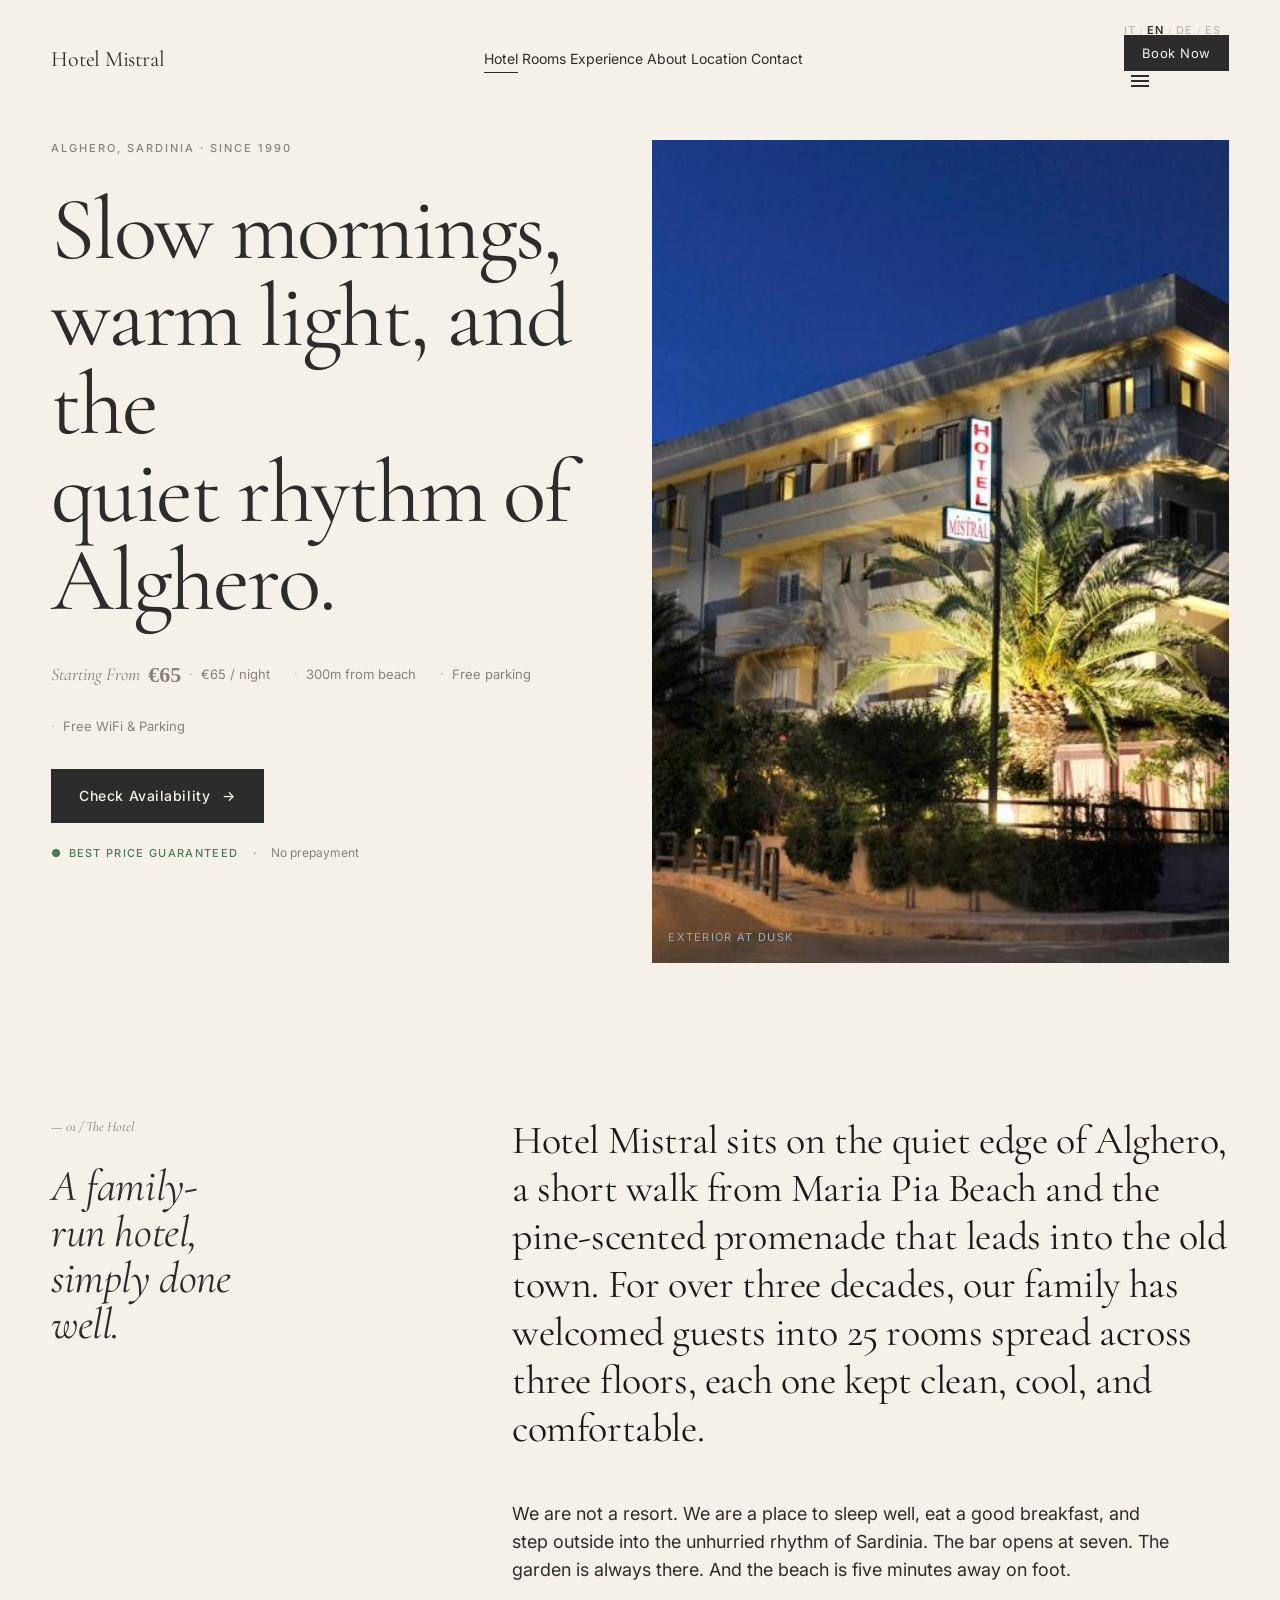
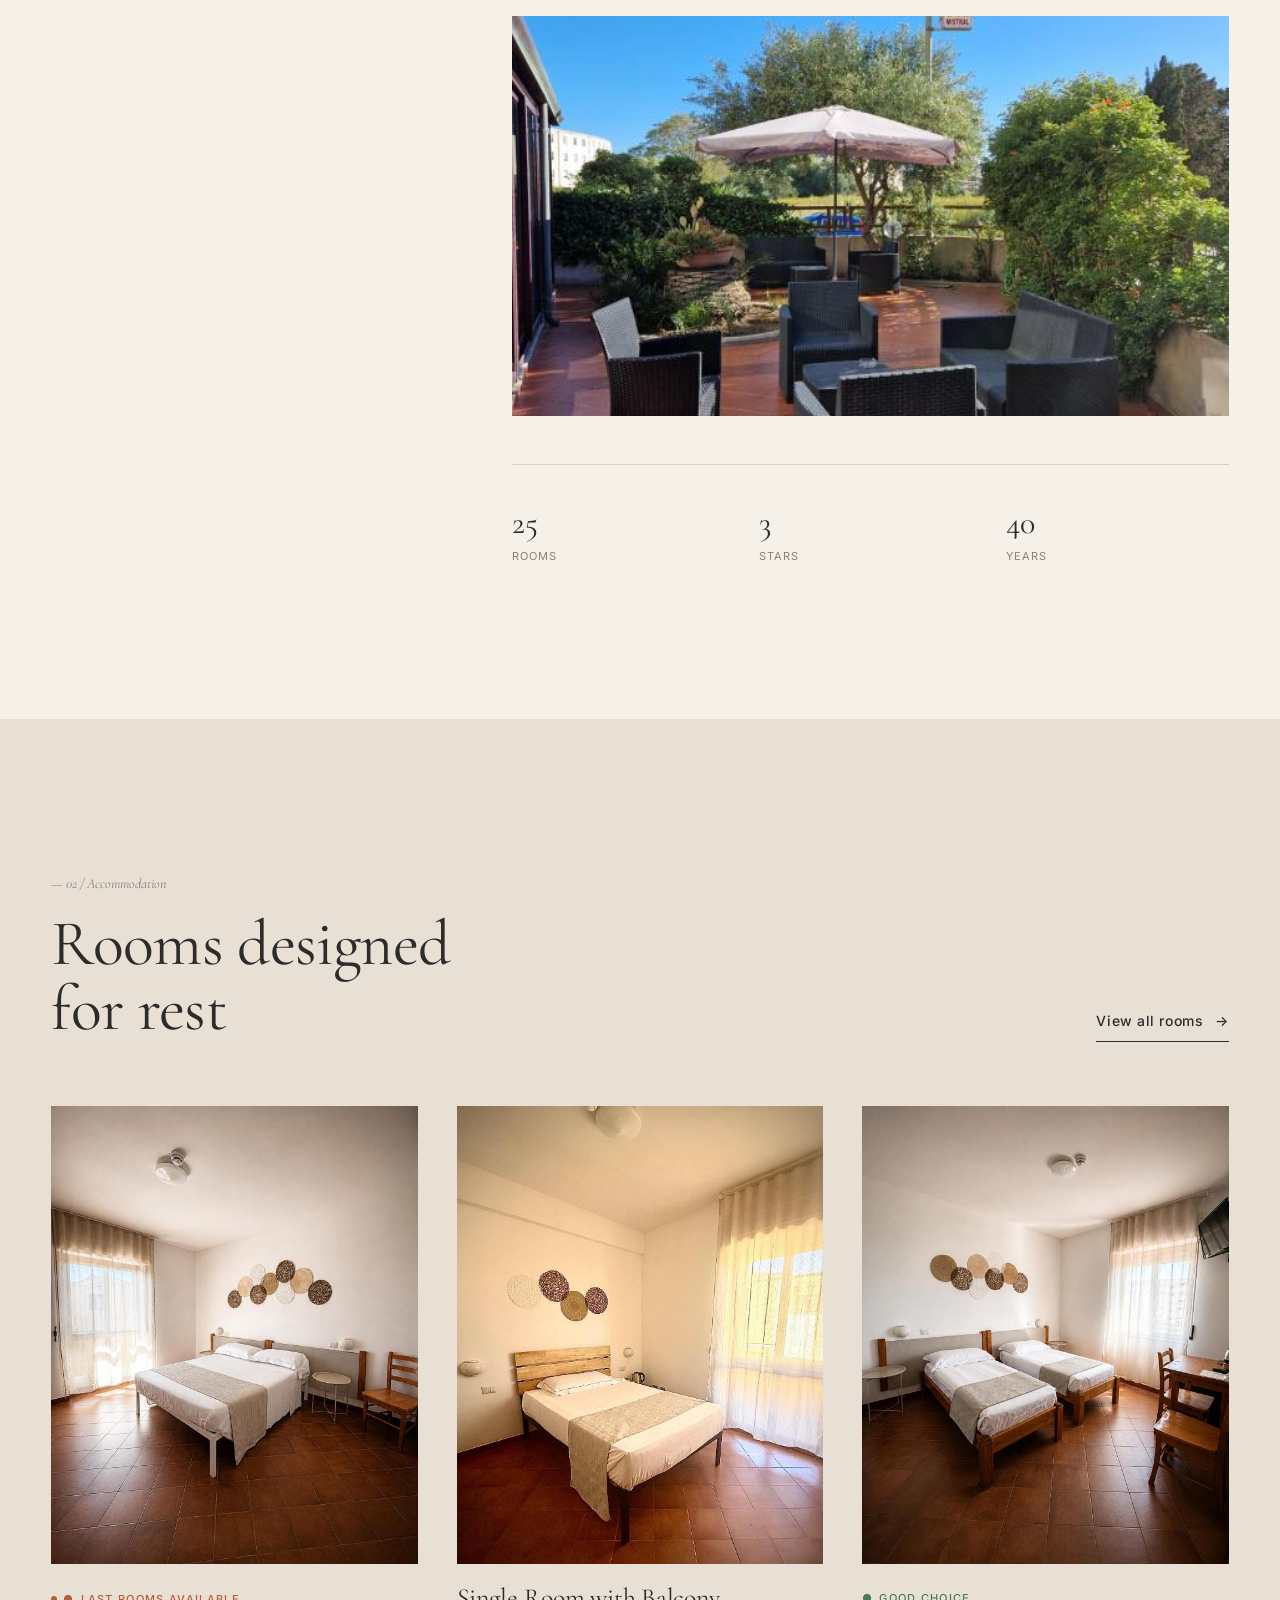
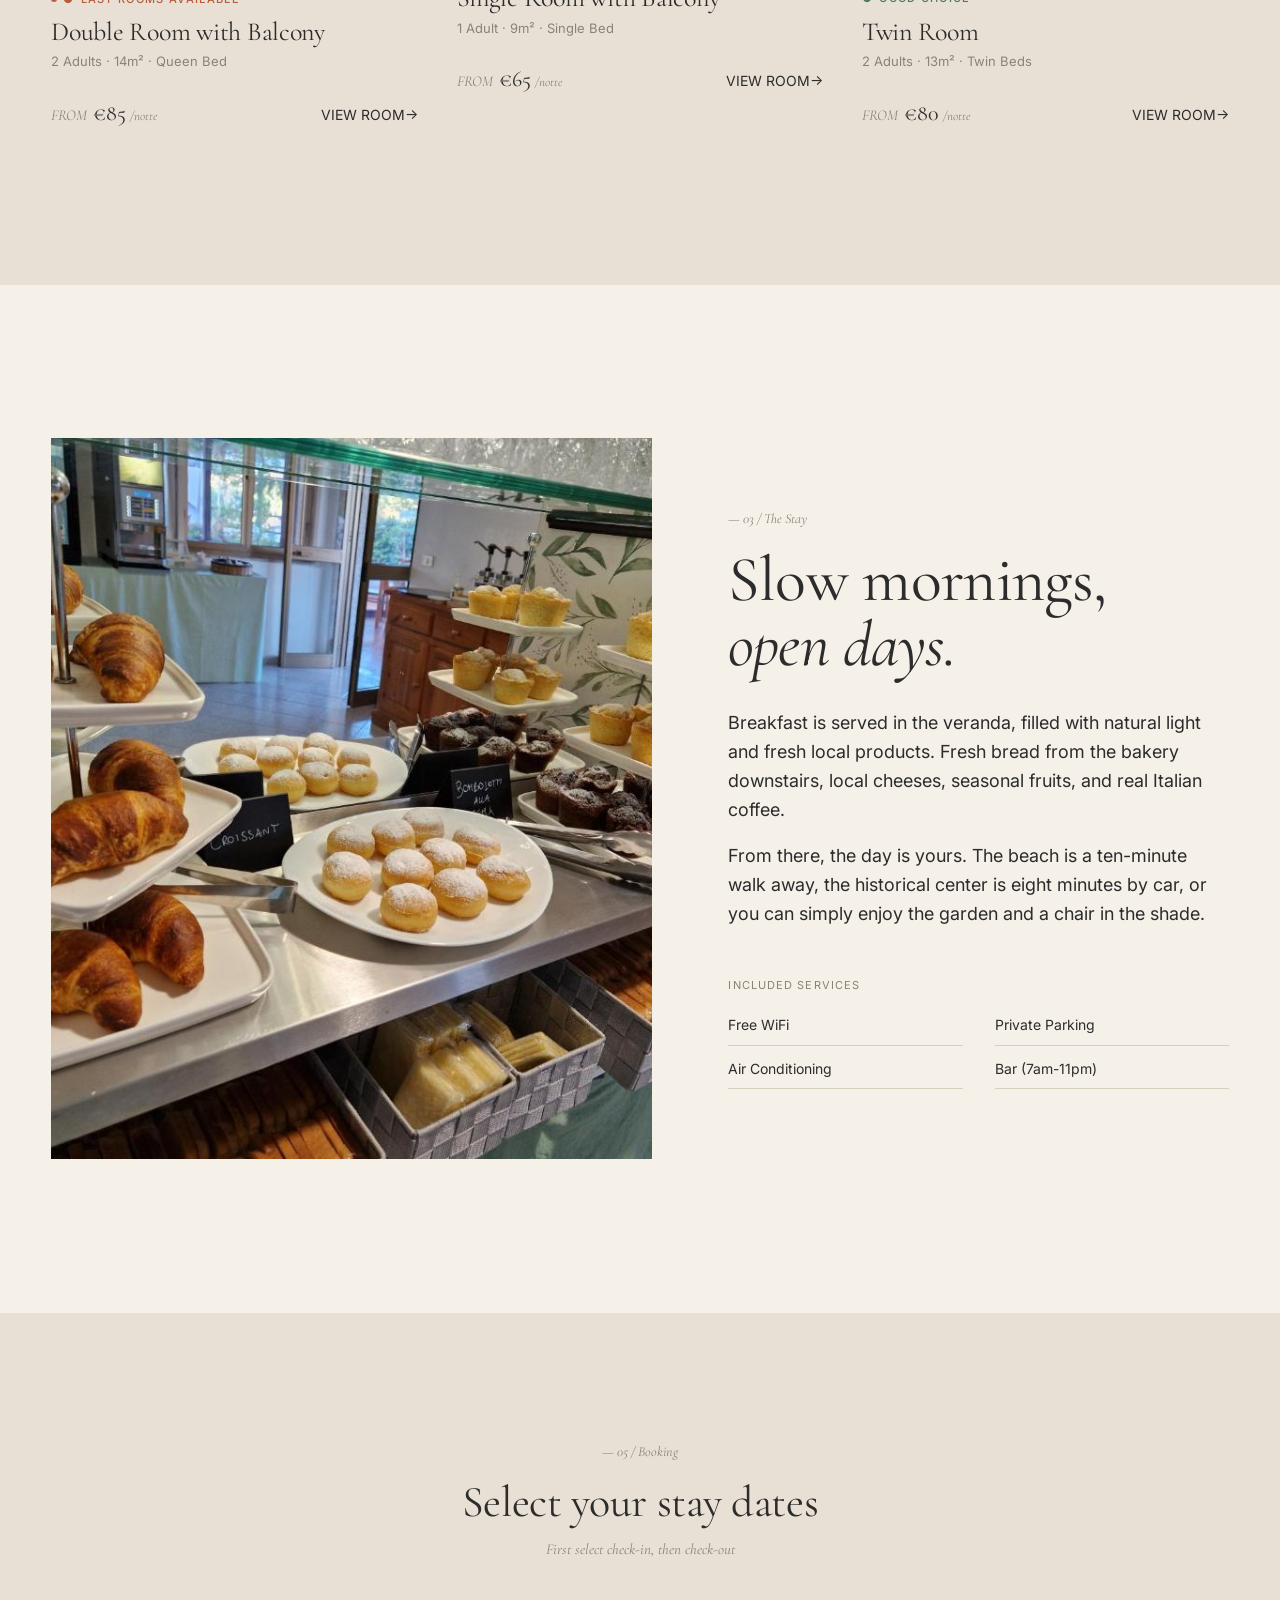
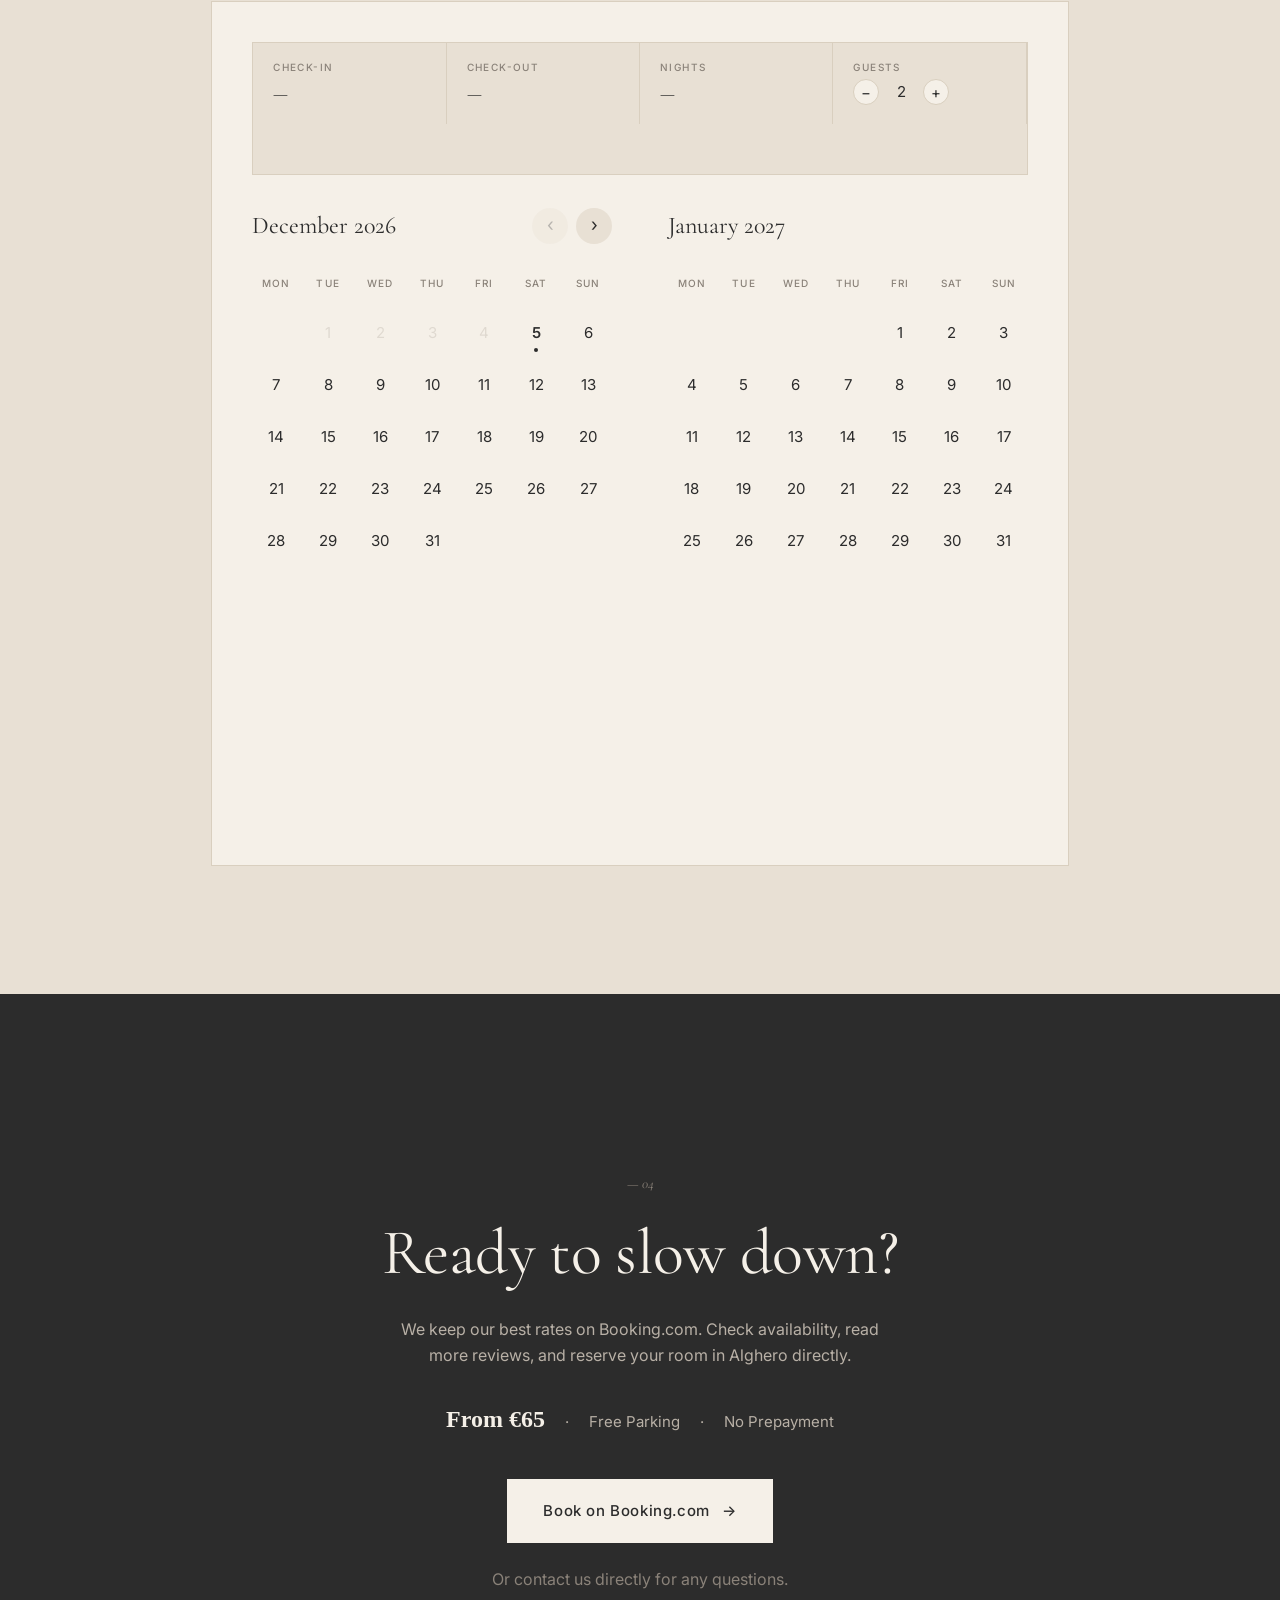
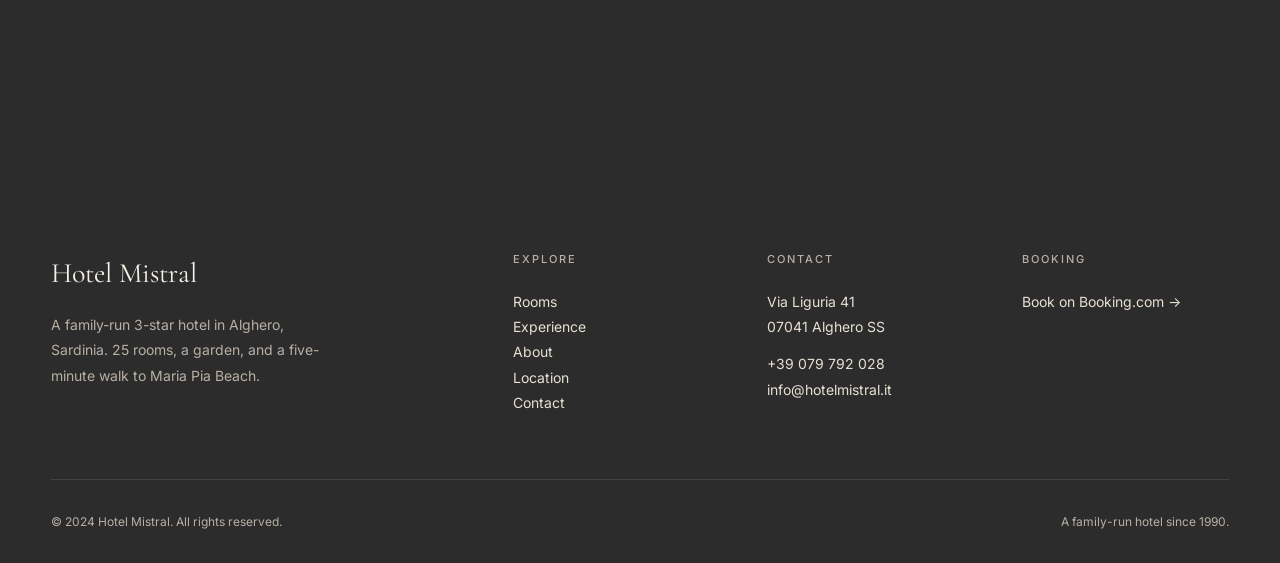
==== commit 15d8a412: "fix: resolve mobile nav, hero animation, i18n and consistency bugs - Add missing CSS classes (.menu-" ====
--- a/index.html
+++ b/index.html
@@ -73,7 +73,7 @@
     <div class="container">
       <div class="hero-grid">
         <div class="hero-left reveal">
-          <div class="eyebrow" style="margin-bottom:28px" data-i18n="home.hero_location">Alghero, Sardinia · Since 1984</div>
+          <div class="eyebrow" style="margin-bottom:28px" data-i18n="home.hero_location">Alghero, Sardinia · Since 1990</div>
           <h1 class="h-display serif" data-i18n="home.hero_title" data-i18n-html="">
             Slow mornings, <span class="italic">warm light</span><br/>
             and the quiet rhythm of Alghero.
--- a/css/styles.css
+++ b/css/styles.css
@@ -526,6 +526,22 @@
   .nav-cta { display: none; }
 }
 
+/* Mobile utility classes */
+.hidden-mobile { display: initial; }
+.mobile-only { display: none; }
+@media (max-width: 720px) {
+  .hidden-mobile { display: none !important; }
+  .mobile-only { display: block; }
+}
+.menu-btn {
+  background: none; border: none; cursor: pointer;
+  padding: 4px; color: var(--antracite);
+  display: flex; align-items: center; justify-content: center;
+}
+
+/* Hero zoom animation (triggered by JS) */
+.hero-zoom-active { animation: heroZoom 8s ease-out forwards; }
+
 /* Mobile sticky CTA */
 .mobile-cta {
   display: none;
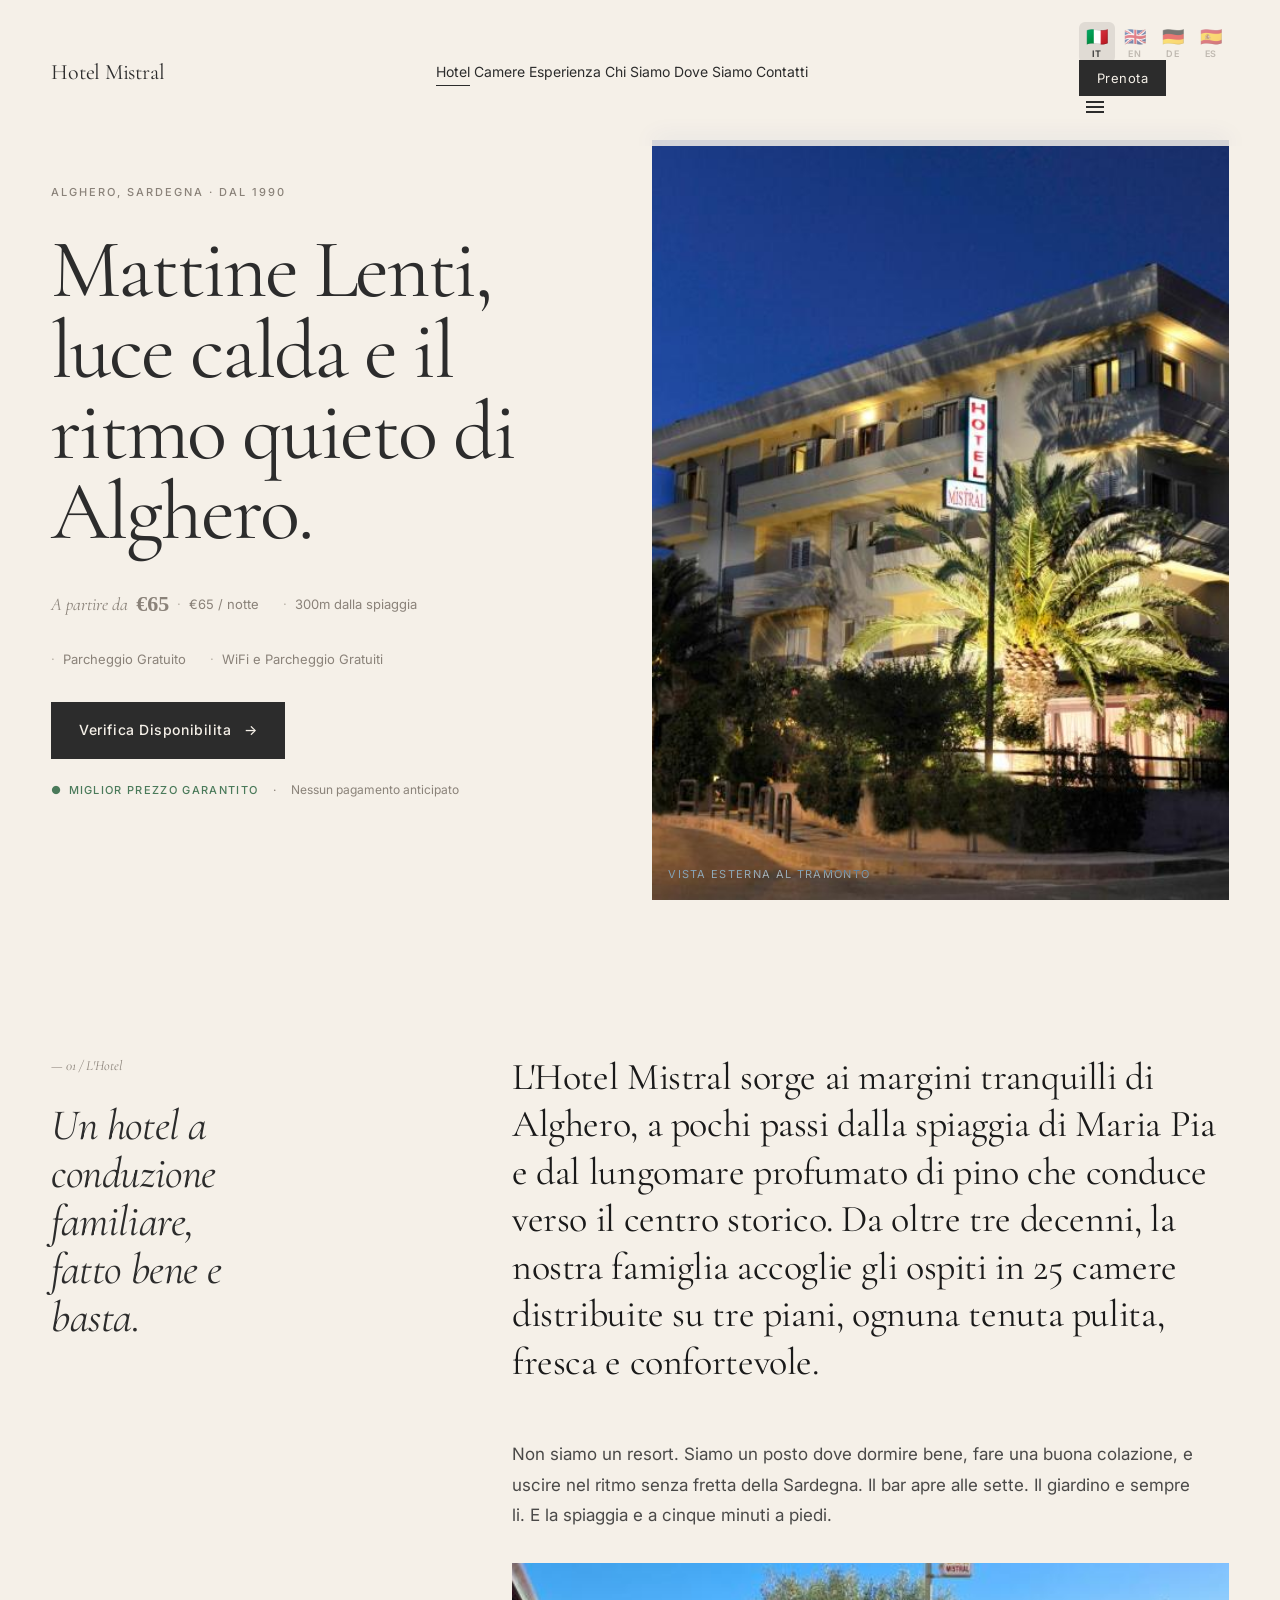
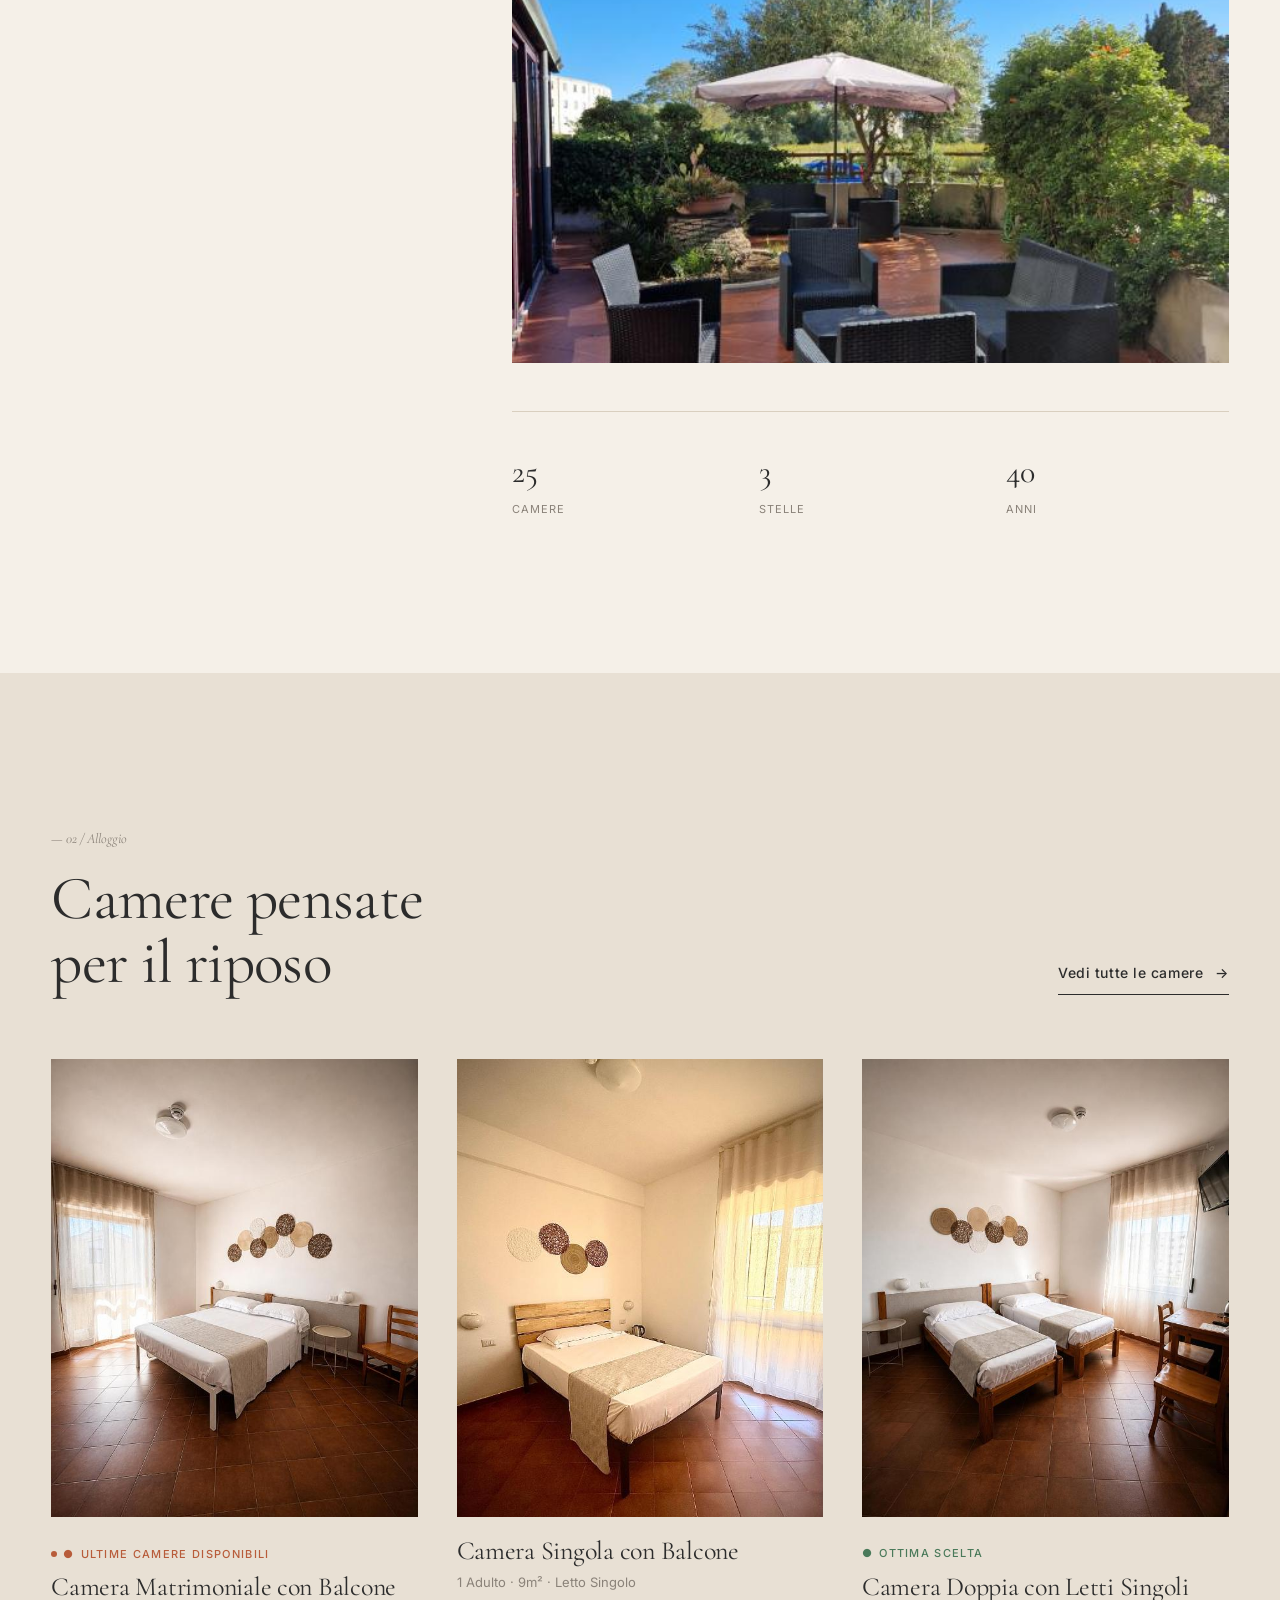
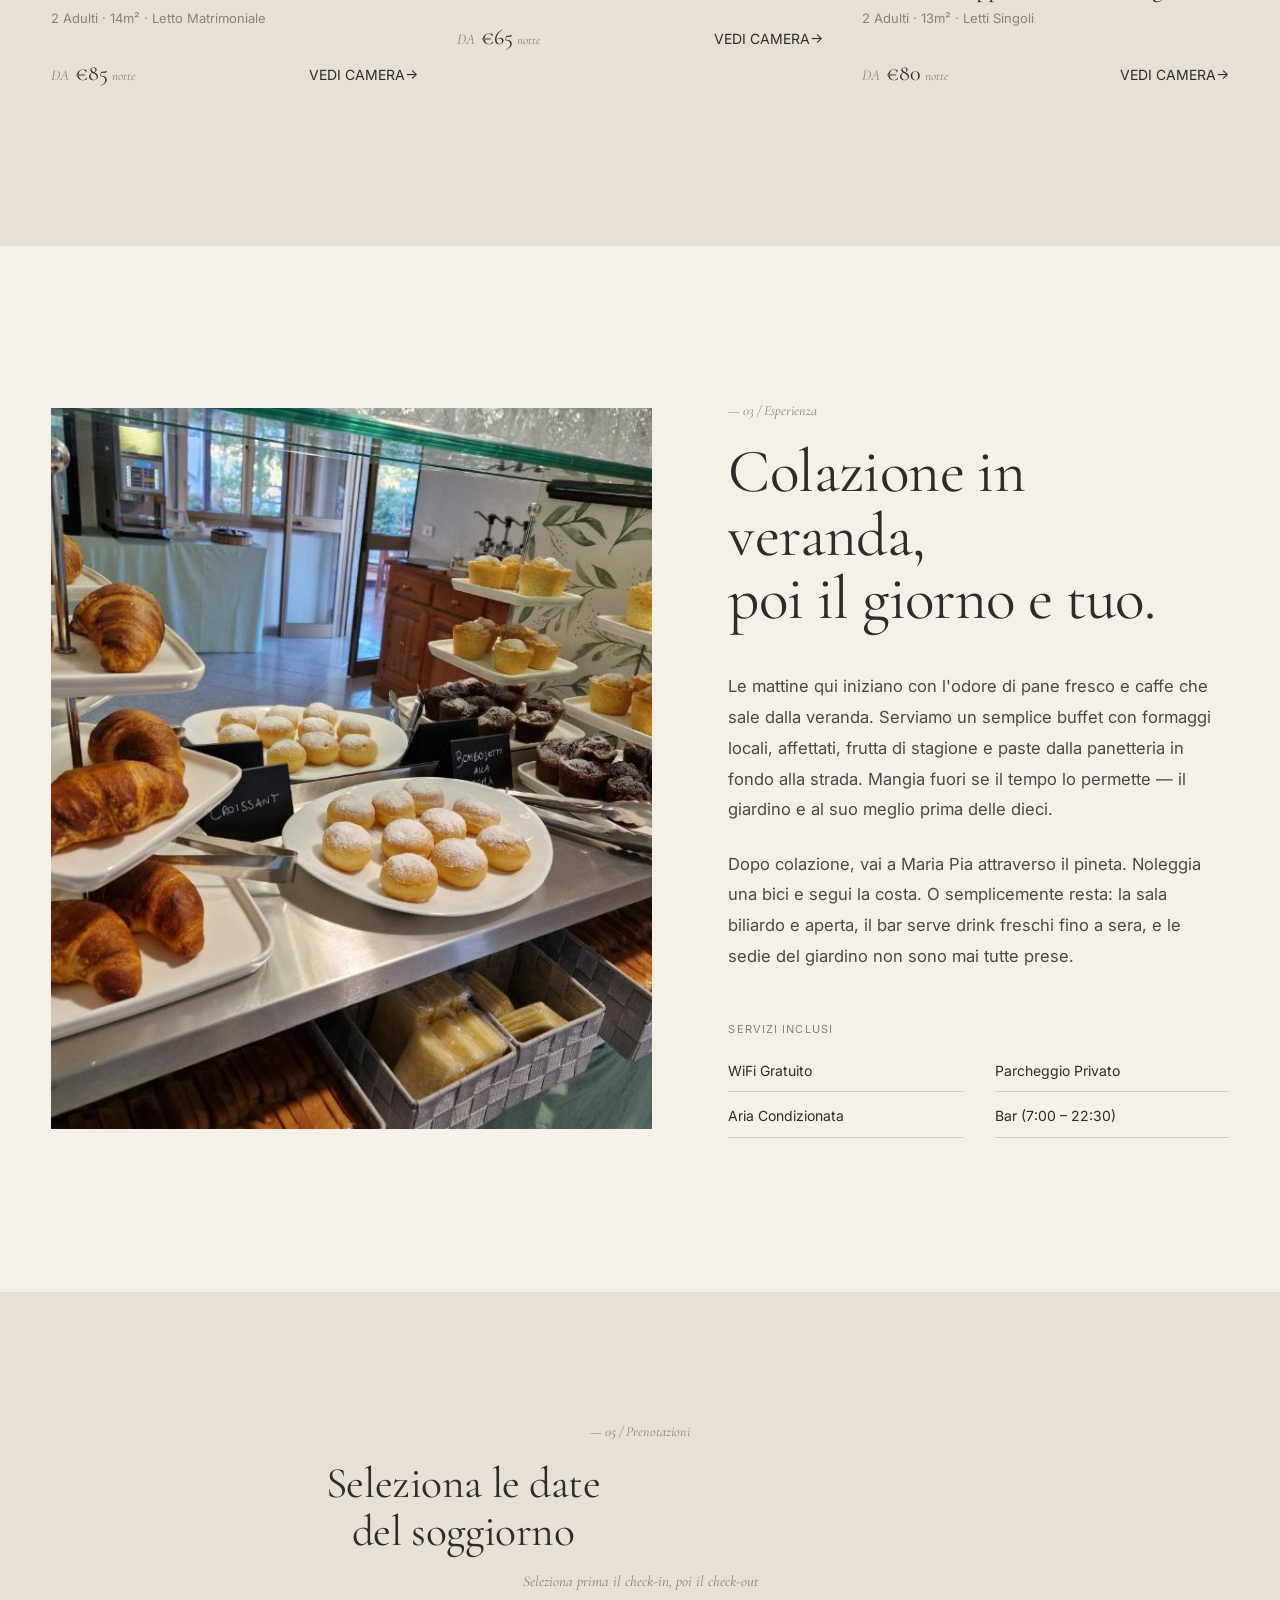
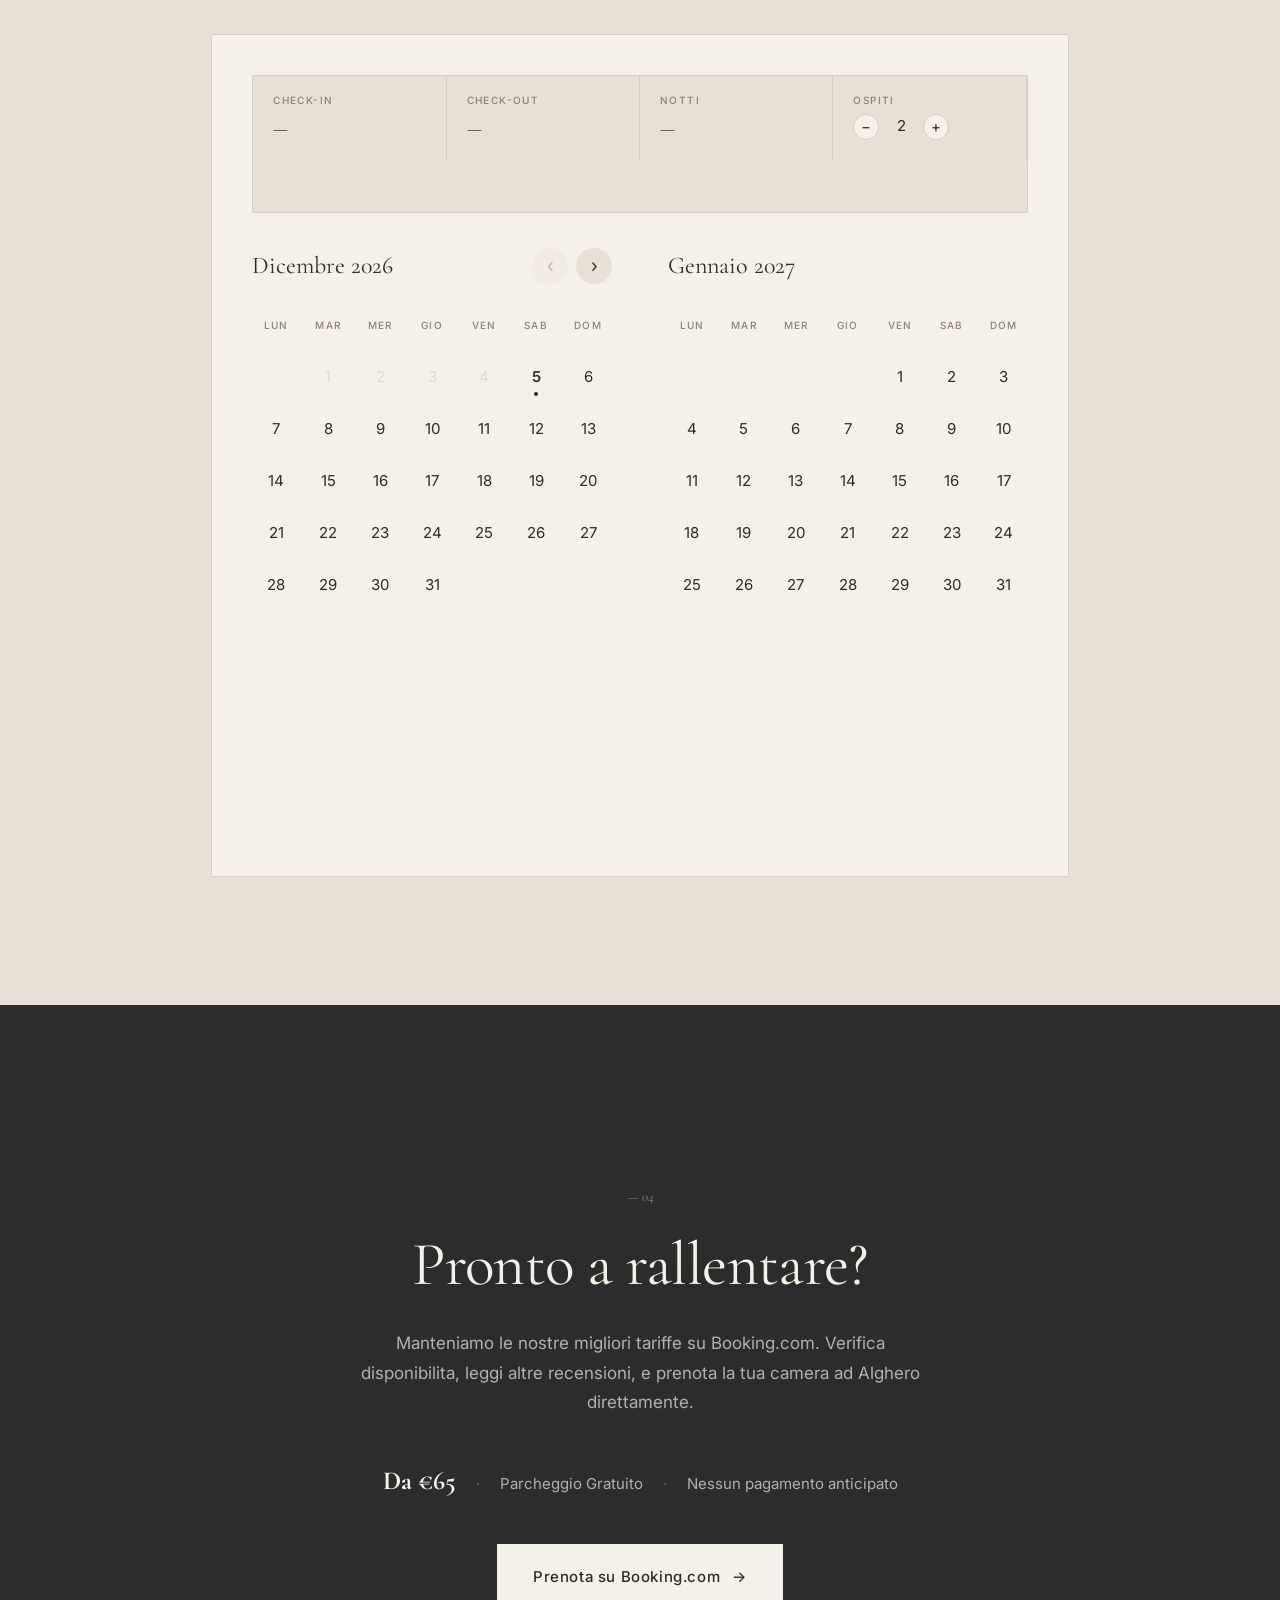
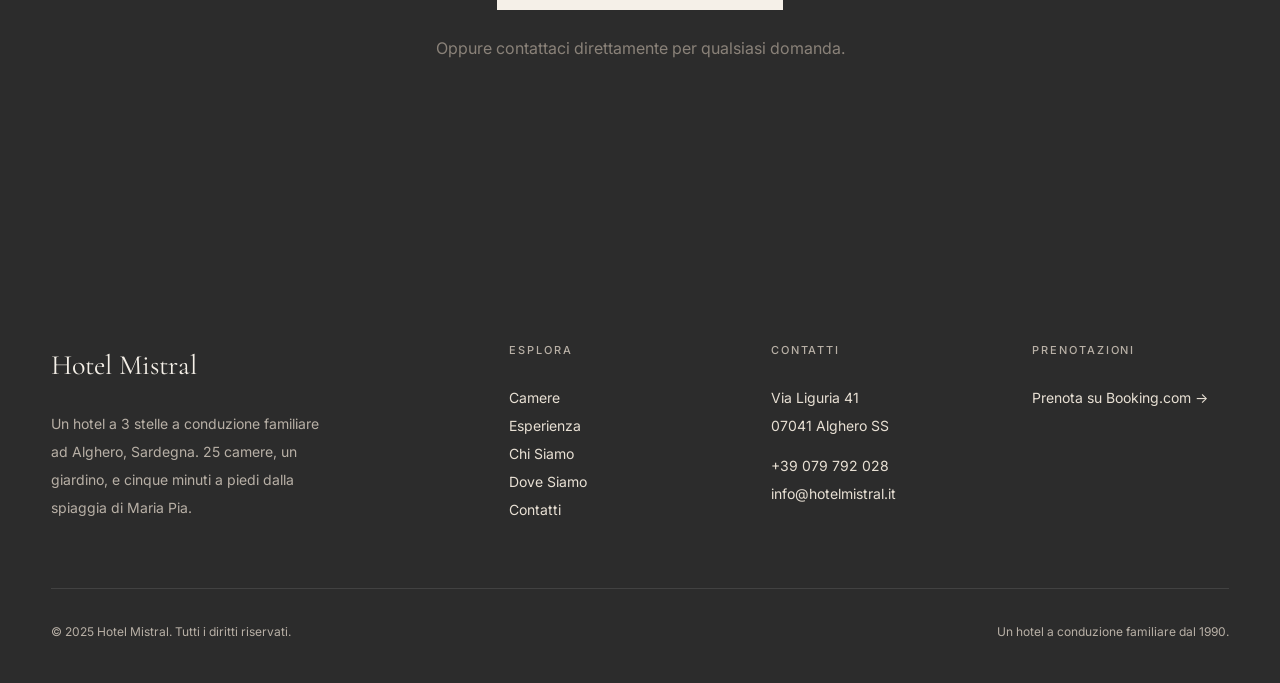
==== commit be1c453a: "refine: premium UX polish — typography, i18n, WhatsApp CTA, flag switcher Typography & spacing: - In" ====
--- a/index.html
+++ b/index.html
@@ -1,5 +1,5 @@
 <!DOCTYPE html>
-<html lang="en">
+<html lang="it">
 <head>
   <meta charset="utf-8"/>
   <meta name="viewport" content="width=device-width, initial-scale=1.0"/>
@@ -29,14 +29,11 @@
       <a href="contact.html" data-i18n="nav.contact">Contact</a>
     </div>
     <div class="nav-actions">
-      <div class="lang-switcher hidden-mobile">
-        <button class="lang-btn" data-lang="it" onclick="setLanguage('it')">IT</button>
-        <span style="color:var(--grigio);opacity:0.3;font-size:10px">/</span>
-        <button class="lang-btn active" data-lang="en" onclick="setLanguage('en')">EN</button>
-        <span style="color:var(--grigio);opacity:0.3;font-size:10px">/</span>
-        <button class="lang-btn" data-lang="de" onclick="setLanguage('de')">DE</button>
-        <span style="color:var(--grigio);opacity:0.3;font-size:10px">/</span>
-        <button class="lang-btn" data-lang="es" onclick="setLanguage('es')">ES</button>
+      <div class="lang-switcher hidden-mobile" aria-label="Seleziona lingua">
+        <button class="lang-btn active" data-lang="it" onclick="setLanguage('it')" title="Italiano"><span class="lang-flag">🇮🇹</span><span class="lang-code">IT</span></button>
+        <button class="lang-btn" data-lang="en" onclick="setLanguage('en')" title="English"><span class="lang-flag">🇬🇧</span><span class="lang-code">EN</span></button>
+        <button class="lang-btn" data-lang="de" onclick="setLanguage('de')" title="Deutsch"><span class="lang-flag">🇩🇪</span><span class="lang-code">DE</span></button>
+        <button class="lang-btn" data-lang="es" onclick="setLanguage('es')" title="Español"><span class="lang-flag">🇪🇸</span><span class="lang-code">ES</span></button>
       </div>
       <a href="https://www.booking.com/Share-Ju31eYQ" target="_blank" class="nav-cta hidden-mobile" data-i18n="nav.book_now">Check Availability</a>
       <button class="menu-btn mobile-only" onclick="document.querySelector('.mobile-menu').classList.add('active'); document.body.style.overflow='hidden';">
@@ -56,14 +53,11 @@
     <a href="about.html" data-i18n="nav.about">About</a>
     <a href="location.html" data-i18n="nav.location">Location</a>
     <a href="contact.html" data-i18n="nav.contact">Contact</a>
-    <div class="lang-switcher" style="margin-top:24px">
-      <button class="lang-btn" data-lang="it" onclick="setLanguage('it')">IT</button>
-      <span style="color:var(--grigio);opacity:0.3;font-size:10px">/</span>
-      <button class="lang-btn active" data-lang="en" onclick="setLanguage('en')">EN</button>
-      <span style="color:var(--grigio);opacity:0.3;font-size:10px">/</span>
-      <button class="lang-btn" data-lang="de" onclick="setLanguage('de')">DE</button>
-      <span style="color:var(--grigio);opacity:0.3;font-size:10px">/</span>
-      <button class="lang-btn" data-lang="es" onclick="setLanguage('es')">ES</button>
+    <div class="lang-switcher" style="margin-top:24px" aria-label="Seleziona lingua">
+      <button class="lang-btn active" data-lang="it" onclick="setLanguage('it')" title="Italiano"><span class="lang-flag">🇮🇹</span><span class="lang-code">IT</span></button>
+      <button class="lang-btn" data-lang="en" onclick="setLanguage('en')" title="English"><span class="lang-flag">🇬🇧</span><span class="lang-code">EN</span></button>
+      <button class="lang-btn" data-lang="de" onclick="setLanguage('de')" title="Deutsch"><span class="lang-flag">🇩🇪</span><span class="lang-code">DE</span></button>
+      <button class="lang-btn" data-lang="es" onclick="setLanguage('es')" title="Español"><span class="lang-flag">🇪🇸</span><span class="lang-code">ES</span></button>
     </div>
     <a class="btn btn-primary btn-arrow" href="https://www.booking.com/Share-Ju31eYQ" target="_blank" style="margin-top:24px" data-i18n="nav.book_now">Book Now</a>
   </div>
@@ -163,7 +157,7 @@
             <span data-i18n="home.room_adults_2">2 Adults</span> · 14m² · <span data-i18n="home.room_bed_queen">Queen Bed</span>
           </div>
           <div style="display:flex;justify-content:space-between;align-items:baseline;margin-top:16px">
-            <div class="from"><span data-i18n="home.room_from">From</span> <b>€85</b> <span style="font-size:13px;color:var(--grigio)">/notte</span></div>
+            <div class="from"><span data-i18n="home.room_from">From</span> <b>€85</b> <span style="font-size:13px;color:var(--grigio)" data-i18n="calendar.nights_singular">notte</span></div>
             <span class="btn-arrow" style="font-size:14px" data-i18n="home.room_view_cta">Details</span>
           </div>
         </div>
@@ -180,7 +174,7 @@
             <span data-i18n="home.room_adults_1">1 Adult</span> · 9m² · <span data-i18n="home.room_bed_single">Single Bed</span>
           </div>
           <div style="display:flex;justify-content:space-between;align-items:baseline;margin-top:16px">
-            <div class="from"><span data-i18n="home.room_from">From</span> <b>€65</b> <span style="font-size:13px;color:var(--grigio)">/notte</span></div>
+            <div class="from"><span data-i18n="home.room_from">From</span> <b>€65</b> <span style="font-size:13px;color:var(--grigio)" data-i18n="calendar.nights_singular">notte</span></div>
             <span class="btn-arrow" style="font-size:14px" data-i18n="home.room_view_cta">Details</span>
           </div>
         </div>
@@ -200,7 +194,7 @@
             <span data-i18n="home.room_adults_2">2 Adults</span> · 13m² · <span data-i18n="home.room_beds_twin">Twin Beds</span>
           </div>
           <div style="display:flex;justify-content:space-between;align-items:baseline;margin-top:16px">
-            <div class="from"><span data-i18n="home.room_from">From</span> <b>€80</b> <span style="font-size:13px;color:var(--grigio)">/notte</span></div>
+            <div class="from"><span data-i18n="home.room_from">From</span> <b>€80</b> <span style="font-size:13px;color:var(--grigio)" data-i18n="calendar.nights_singular">notte</span></div>
             <span class="btn-arrow" style="font-size:14px" data-i18n="home.room_view_cta">Details</span>
           </div>
         </div>
@@ -216,19 +210,19 @@
           <img src="images/565534690.jpg" alt="Breakfast pastries" style="width:100%;height:100%;object-fit:cover" />
         </div>
         <div class="exp-text reveal reveal-delay-1">
-          <div class="section-num">— 03 / <span data-i18n="home.exp_label">The Stay</span></div>
-          <h2 class="h-large serif" style="margin-top:16px;margin-bottom:32px" data-i18n="home.exp_title" data-i18n-html="">
-            Slow mornings,<br/><span class="italic">open days.</span>
+          <div class="section-num">— 03 / <span data-i18n="home.experience_label">La Permanenza</span></div>
+          <h2 class="h-large serif" style="margin-top:16px;margin-bottom:40px" data-i18n="home.experience_title" data-i18n-html="">
+            Mattine lente,<br/><span class="italic">giorni aperti.</span>
           </h2>
-          <p data-i18n="home.exp_p1">
-            Breakfast is served in the veranda, filled with natural light and fresh local products. Fresh bread from the bakery downstairs, local cheeses, seasonal fruits, and real Italian coffee.
-          </p>
-          <p data-i18n="home.exp_p2">
-            From there, the day is yours. The beach is a ten-minute walk away, the historical center is eight minutes by car, or you can simply enjoy the garden and a chair in the shade.
+          <p data-i18n="home.experience_p1">
+            La colazione è servita nella veranda, inondata di luce naturale e prodotti locali freschi. Pane fresco dalla panetteria, formaggi locali, frutta di stagione e vero caffè italiano.
+          </p>
+          <p data-i18n="home.experience_p2">
+            Da lì, la giornata è vostra. La spiaggia è a dieci minuti a piedi, il centro storico è a otto minuti in auto, oppure godetevi il giardino e una sedia all'ombra.
           </p>
 
           <div style="margin-top:48px">
-            <div class="tiny muted" style="margin-bottom:20px" data-i18n="home.exp_services">Included Services</div>
+            <div class="tiny muted" style="margin-bottom:20px" data-i18n="home.exp_services">Servizi Inclusi</div>
             <div style="display:grid;grid-template-columns:1fr 1fr;gap:12px 32px">
               
               <div style="display:flex;justify-content:space-between;align-items:baseline;padding-bottom:8px;border-bottom:1px solid var(--beige-scuro)">
@@ -294,9 +288,15 @@
         </div>
 
         <div class="calendar-cta-wrap" id="calendar-cta-wrap">
-          <div class="calendar-cta-title" data-i18n="calendar.cta_title">Continua la prenotazione</div>
-          <a href="https://www.booking.com/Share-Ju31eYQ" target="_blank" class="btn btn-primary btn-arrow calendar-cta-primary" data-i18n="calendar.booking_cta">Check availability on Booking</a>
-          <a href="#" target="_blank" class="btn btn-ghost calendar-cta-secondary" id="whatsapp-cta" data-i18n="calendar.whatsapp_cta">Contact on WhatsApp</a>
+          <div class="calendar-cta-subtitle" data-i18n="calendar.cta_title">Continua la prenotazione</div>
+          <div class="calendar-cta-title" id="calendar-cta-summary" style="margin-bottom:4px"></div>
+          <div class="calendar-cta-buttons">
+            <a href="https://www.booking.com/Share-Ju31eYQ" target="_blank" class="btn btn-primary btn-arrow calendar-cta-primary" data-i18n="calendar.booking_cta">Prenota su Booking.com</a>
+            <a href="#" target="_blank" class="btn-whatsapp" id="whatsapp-cta" data-i18n="calendar.whatsapp_cta">
+              <svg width="20" height="20" viewBox="0 0 24 24" fill="currentColor" aria-hidden="true"><path d="M17.472 14.382c-.297-.149-1.758-.867-2.03-.967-.273-.099-.471-.148-.67.15-.197.297-.767.966-.94 1.164-.173.199-.347.223-.644.075-.297-.15-1.255-.463-2.39-1.475-.883-.788-1.48-1.761-1.653-2.059-.173-.297-.018-.458.13-.606.134-.133.298-.347.446-.52.149-.174.198-.298.298-.497.099-.198.05-.371-.025-.52-.075-.149-.669-1.612-.916-2.207-.242-.579-.487-.5-.669-.51-.173-.008-.371-.01-.57-.01-.198 0-.52.074-.792.372-.272.297-1.04 1.016-1.04 2.479 0 1.462 1.065 2.875 1.213 3.074.149.198 2.096 3.2 5.077 4.487.709.306 1.262.489 1.694.625.712.227 1.36.195 1.871.118.571-.085 1.758-.719 2.006-1.413.248-.694.248-1.289.173-1.413-.074-.124-.272-.198-.57-.347m-5.421 7.403h-.004a9.87 9.87 0 01-5.031-1.378l-.361-.214-3.741.982.998-3.648-.235-.374a9.86 9.86 0 01-1.51-5.26c.001-5.45 4.436-9.884 9.888-9.884 2.64 0 5.122 1.03 6.988 2.898a9.825 9.825 0 012.893 6.994c-.003 5.45-4.437 9.884-9.885 9.884m8.413-18.297A11.815 11.815 0 0012.05 0C5.495 0 .16 5.335.157 11.892c0 2.096.547 4.142 1.588 5.945L.057 24l6.305-1.654a11.882 11.882 0 005.683 1.448h.005c6.554 0 11.890-5.335 11.893-11.893a11.821 11.821 0 00-3.48-8.413Z"/></svg>
+              Prenota su WhatsApp
+            </a>
+          </div>
           <div class="calendar-whatsapp-num">WhatsApp: +39 347 247 9796</div>
         </div>
       </div>
@@ -310,16 +310,16 @@
       <h2 class="h-large serif" style="margin-top:24px" data-i18n="home.cta_title">
         Ready to slow down?
       </h2>
-      <p style="margin-top:16px;color:var(--grigio-chiaro);max-width:50ch;margin-left:auto;margin-right:auto" data-i18n="home.cta_desc">
-        We keep our best rates on Booking.com. Check availability, read more reviews, and reserve your room in Alghero directly.
+      <p style="margin-top:20px;color:var(--grigio-chiaro);max-width:52ch;margin-left:auto;margin-right:auto;font-size:17px;line-height:1.75" data-i18n="home.cta_p">
+        Manteniamo le nostre migliori tariffe su Booking.com. Verifica disponibilità, leggi altre recensioni, e prenota la tua camera ad Alghero direttamente.
       </p>
-      
-      <div class="meta" style="color:var(--grigio-chiaro);border-color:var(--grigio);margin-top:32px">
-        <b style="font-family:'var(--serif)';font-size:24px;color:var(--bianco)">From €65</b>
-        <span style="margin:0 16px">·</span>
-        Free Parking
-        <span style="margin:0 16px">·</span>
-        No Prepayment
+
+      <div class="meta" style="color:var(--grigio-chiaro);border-color:var(--grigio);margin-top:40px;font-size:15px">
+        <b style="font-family:var(--serif);font-size:26px;color:var(--bianco)" data-i18n="home.cta_from_price">Da €65</b>
+        <span style="margin:0 16px;opacity:0.4">·</span>
+        <span data-i18n="home.cta_free_parking">Parcheggio Gratuito</span>
+        <span style="margin:0 16px;opacity:0.4">·</span>
+        <span data-i18n="home.cta_no_prepayment">Nessun pagamento anticipato</span>
       </div>
 
       <div style="margin-top:40px">
@@ -363,14 +363,14 @@
           </ul>
         </div>
         <div>
-          <h4 data-i18n="footer.booking">Booking</h4>
+          <h4 data-i18n="footer.booking">Prenotazioni</h4>
           <ul>
-            <li><a href="https://www.booking.com/Share-Ju31eYQ" target="_blank" data-i18n="footer.book_link">Book on Booking.com →</a></li>
+            <li><a href="https://www.booking.com/Share-Ju31eYQ" target="_blank" data-i18n="footer.book">Prenota su Booking.com →</a></li>
           </ul>
         </div>
       </div>
       <div class="footer-bottom">
-        <span data-i18n="footer.copyright">© 2024 Hotel Mistral. All rights reserved.</span>
+        <span data-i18n="footer.copyright">© 2025 Hotel Mistral. Tutti i diritti riservati.</span>
         <span data-i18n="footer.tagline">A family-run hotel since 1990.</span>
       </div>
     </div>
--- a/css/styles.css
+++ b/css/styles.css
@@ -389,10 +389,11 @@
 body {
   font-family: var(--sans);
   font-size: 16px;
-  line-height: 1.6;
+  line-height: 1.75;
   color: var(--antracite);
   background: var(--bianco);
   -webkit-font-smoothing: antialiased;
+  -moz-osx-font-smoothing: grayscale;
   font-feature-settings: "kern", "liga", "calt";
   text-rendering: optimizeLegibility;
 }
@@ -420,19 +421,19 @@
   color: var(--grigio);
 }
 
-h1, h2, h3 { font-family: var(--serif); font-weight: 400; letter-spacing: -0.015em; line-height: 1.05; }
-
-.h-display { font-size: clamp(48px, 7vw, 96px); line-height: 0.98; letter-spacing: -0.025em; }
-.h-large   { font-size: clamp(36px, 5vw, 64px); line-height: 1.02; }
-.h-medium  { font-size: clamp(28px, 3.5vw, 44px); }
-.h-small   { font-size: clamp(22px, 2.4vw, 30px); }
+h1, h2, h3 { font-family: var(--serif); font-weight: 400; letter-spacing: -0.015em; line-height: 1.05; text-wrap: balance; }
+
+.h-display { font-size: clamp(44px, 6.5vw, 92px); line-height: 0.97; letter-spacing: -0.025em; max-width: 18ch; }
+.h-large   { font-size: clamp(34px, 4.8vw, 62px); line-height: 1.04; max-width: 20ch; }
+.h-medium  { font-size: clamp(26px, 3.4vw, 44px); line-height: 1.1; max-width: 24ch; }
+.h-small   { font-size: clamp(20px, 2.3vw, 30px); line-height: 1.15; }
 
 .italic { font-style: italic; }
 
 /* Layout */
 .container { max-width: var(--max); margin: 0 auto; padding: 0 var(--gutter); }
-.section { padding: clamp(80px, 12vw, 160px) 0; }
-.section-tight { padding: clamp(60px, 8vw, 100px) 0; }
+.section { padding: clamp(88px, 12vw, 170px) 0; }
+.section-tight { padding: clamp(64px, 9vw, 110px) 0; }
 
 .divider { height: 1px; background: var(--beige-scuro); border: none; }
 
@@ -608,8 +609,8 @@
   gap: clamp(40px, 8vw, 120px);
   align-items: start;
 }
-.intro-body p { font-size: clamp(18px, 1.4vw, 22px); line-height: 1.55; margin-bottom: 1em; max-width: 60ch; }
-.intro-body p:first-child { font-family: var(--serif); font-size: clamp(28px, 3.2vw, 40px); line-height: 1.2; color: var(--inchiostro); margin-bottom: 1.2em; }
+.intro-body p { font-size: clamp(17px, 1.3vw, 20px); line-height: 1.8; margin-bottom: 1.3em; max-width: 62ch; color: rgba(44,44,44,0.85); }
+.intro-body p:first-child { font-family: var(--serif); font-size: clamp(26px, 3vw, 38px); line-height: 1.25; color: var(--inchiostro); margin-bottom: 1.4em; }
 @media (max-width: 720px) { .intro-grid { grid-template-columns: 1fr; } }
 
 /* Camere — griglia */
@@ -645,7 +646,7 @@
 .exp-image { aspect-ratio: 5/6; }
 .exp-image image-slot { width: 100%; height: 100%; }
 .exp-text h2 { margin-bottom: 32px; }
-.exp-text p { font-size: 18px; line-height: 1.6; max-width: 48ch; margin-bottom: 1em; color: var(--antracite); }
+.exp-text p { font-size: clamp(16px, 1.3vw, 19px); line-height: 1.85; max-width: 50ch; margin-bottom: 1.4em; color: rgba(44,44,44,0.85); }
 @media (max-width: 860px) { .exp-grid { grid-template-columns: 1fr; } }
 
 /* Recensioni */
@@ -708,15 +709,20 @@
 /* Footer */
 .footer {
   background: var(--antracite); color: var(--beige);
-  padding: 80px 0 32px;
-}
-.footer-grid { display: grid; grid-template-columns: 2fr 1fr 1fr 1fr; gap: 48px; margin-bottom: 64px; }
-.footer h4 { font-family: var(--sans); font-size: 11px; letter-spacing: 0.18em; text-transform: uppercase; color: var(--grigio-chiaro); margin-bottom: 20px; font-weight: 500; }
-.footer p, .footer li { font-size: 14px; line-height: 1.8; color: var(--beige); }
+  padding: clamp(64px, 10vw, 100px) 0 40px;
+}
+.footer-grid { display: grid; grid-template-columns: 2fr 1fr 1fr 1fr; gap: clamp(32px, 5vw, 64px); margin-bottom: 64px; }
+.footer h4 { font-family: var(--sans); font-size: 11px; letter-spacing: 0.18em; text-transform: uppercase; color: var(--grigio-chiaro); margin-bottom: 24px; font-weight: 500; }
+.footer p, .footer li { font-size: 14px; line-height: 2; color: var(--beige); }
 .footer ul { list-style: none; }
-.footer .brand-mark { font-family: var(--serif); font-size: 28px; margin-bottom: 16px; color: var(--bianco); }
-.footer-bottom { padding-top: 32px; border-top: 1px solid rgba(255,255,255,0.1); display: flex; justify-content: space-between; font-size: 12px; color: var(--grigio-chiaro); }
-@media (max-width: 720px) { .footer-grid { grid-template-columns: 1fr 1fr; } }
+.footer a:hover { color: var(--bianco); }
+.footer .brand-mark { font-family: var(--serif); font-size: 28px; margin-bottom: 20px; color: var(--bianco); }
+.footer-bottom { padding-top: 32px; border-top: 1px solid rgba(255,255,255,0.1); display: flex; justify-content: space-between; align-items: center; gap: 16px; flex-wrap: wrap; font-size: 12px; color: var(--grigio-chiaro); line-height: 1.8; }
+@media (max-width: 720px) {
+  .footer-grid { grid-template-columns: 1fr 1fr; gap: 40px 28px; margin-bottom: 48px; }
+  .footer-grid > div:first-child { grid-column: 1 / -1; padding-bottom: 8px; border-bottom: 1px solid rgba(255,255,255,0.08); margin-bottom: 8px; }
+  .footer-bottom { flex-direction: column; text-align: center; gap: 8px; }
+}
 
 /* Booking widget */
 .booking-bar {
@@ -905,16 +911,32 @@
 }
 .mobile-menu a:hover { color: var(--mare); }
 
-/* Language Switcher */
-.lang-switcher { display: flex; align-items: center; gap: 4px; }
+/* Language Switcher — flag-based */
+.lang-switcher { display: flex; align-items: center; gap: 2px; }
 .lang-btn {
   background: transparent; border: none; cursor: pointer;
-  font-family: var(--sans); font-size: 11px; font-weight: 500;
+  display: flex; flex-direction: column; align-items: center; gap: 2px;
+  padding: 5px 7px; border-radius: 6px;
+  transition: background 0.22s ease, transform 0.22s ease, opacity 0.22s ease;
+  opacity: 0.52;
+}
+.lang-btn:hover { background: rgba(44,44,44,0.07); opacity: 0.85; transform: translateY(-1px); }
+.lang-btn.active { opacity: 1; background: rgba(44,44,44,0.1); }
+.lang-flag { font-size: 18px; line-height: 1.1; display: block; }
+.lang-code {
+  font-family: var(--sans); font-size: 9px; font-weight: 600;
   letter-spacing: 0.08em; text-transform: uppercase;
-  color: var(--grigio); opacity: 0.5; transition: opacity 0.3s ease;
-}
-.lang-btn:hover { opacity: 0.8; }
-.lang-btn.active { opacity: 1; color: var(--antracite); font-weight: 600; }
+  color: var(--grigio); line-height: 1;
+}
+.lang-btn.active .lang-code { color: var(--antracite); }
+
+/* Mobile menu lang switcher larger flags */
+.mobile-menu .lang-switcher { gap: 8px; margin-top: 8px; }
+.mobile-menu .lang-btn { padding: 8px 12px; border-radius: 8px; opacity: 0.55; }
+.mobile-menu .lang-btn:hover { opacity: 0.9; background: rgba(44,44,44,0.06); }
+.mobile-menu .lang-btn.active { opacity: 1; background: rgba(44,44,44,0.1); }
+.mobile-menu .lang-flag { font-size: 24px; }
+.mobile-menu .lang-code { font-size: 10px; }
 
 /* Scroll Reveal */
 .reveal {
@@ -978,6 +1000,155 @@
 /* Selection */
 ::selection { background: var(--mare); color: var(--bianco); }
 
+/* ============================================
+   WHATSAPP BUTTON — premium green
+   ============================================ */
+.btn-whatsapp {
+  display: inline-flex;
+  align-items: center;
+  justify-content: center;
+  gap: 10px;
+  padding: 18px 36px;
+  background: #25D366;
+  color: #ffffff;
+  font-family: var(--sans);
+  font-size: 14px;
+  font-weight: 600;
+  letter-spacing: 0.04em;
+  border: none;
+  border-radius: 3px;
+  box-shadow: 0 4px 18px rgba(37, 211, 102, 0.32);
+  transition: background 0.25s ease, box-shadow 0.25s ease, transform 0.25s ease;
+  white-space: nowrap;
+  cursor: pointer;
+  text-decoration: none;
+}
+.btn-whatsapp:hover {
+  background: #20bd5c;
+  box-shadow: 0 6px 28px rgba(37, 211, 102, 0.48);
+  transform: translateY(-2px);
+  color: #ffffff;
+}
+.btn-whatsapp:active { transform: translateY(0); box-shadow: 0 2px 10px rgba(37,211,102,0.3); }
+.btn-whatsapp svg { flex-shrink: 0; }
+
+/* WhatsApp CTA block spacing */
+.calendar-cta-wrap { gap: 20px; }
+.calendar-cta-buttons {
+  display: flex;
+  flex-direction: column;
+  align-items: center;
+  gap: 12px;
+  width: 100%;
+}
+@media (min-width: 600px) {
+  .calendar-cta-buttons {
+    flex-direction: row;
+    justify-content: center;
+    gap: 16px;
+  }
+}
+@media (max-width: 599px) {
+  .calendar-cta-buttons .btn-whatsapp,
+  .calendar-cta-buttons .btn-primary {
+    width: 100%;
+    justify-content: center;
+  }
+}
+
+/* Enhanced calendar CTA */
+.calendar-cta-wrap { margin-top: 48px; }
+.calendar-cta-title {
+  font-size: clamp(22px, 2.2vw, 30px);
+  letter-spacing: -0.01em;
+}
+.calendar-cta-subtitle {
+  font-size: 14px;
+  color: var(--grigio);
+  font-style: italic;
+  font-family: var(--serif);
+  margin-bottom: 4px;
+}
+
+/* Calendar visual polish */
+.calendar-day {
+  border-radius: 50%;
+  transition: background 0.18s ease, transform 0.18s ease, color 0.18s ease, box-shadow 0.18s ease;
+}
+.calendar-day:hover:not(:disabled):not(.selected-start):not(.selected-end) {
+  background: var(--beige);
+  transform: scale(1.08);
+}
+.calendar-day.selected-start,
+.calendar-day.selected-end {
+  background: var(--antracite);
+  color: var(--bianco);
+  box-shadow: 0 2px 10px rgba(44,44,44,0.3);
+}
+.calendar-day.in-range { background: var(--beige); opacity: 0.85; }
+.calendar-wrap { border-radius: 2px; }
+.calendar-dates-bar { border-radius: 2px; }
+
+/* ============================================
+   SCROLL REVEAL — refined timing
+   ============================================ */
+.reveal {
+  opacity: 0; transform: translateY(28px);
+  transition: opacity 1.0s cubic-bezier(0.16, 1, 0.3, 1),
+              transform 1.0s cubic-bezier(0.16, 1, 0.3, 1);
+}
+.reveal.visible { opacity: 1; transform: translateY(0); }
+.reveal-delay-1 { transition-delay: 0.15s; }
+.reveal-delay-2 { transition-delay: 0.30s; }
+.reveal-delay-3 { transition-delay: 0.45s; }
+
+/* ============================================
+   PREMIUM MICRO-ANIMATIONS
+   ============================================ */
+@keyframes floatIn {
+  from { opacity: 0; transform: translateY(12px); }
+  to   { opacity: 1; transform: translateY(0); }
+}
+.float-in { animation: floatIn 0.9s cubic-bezier(0.16, 1, 0.3, 1) both; }
+
+/* Subtle image zoom on hover — all images */
+.img-wrap, .room-card .img-wrap {
+  overflow: hidden;
+}
+.img-wrap img, .room-card .img-wrap img {
+  transition: transform 700ms cubic-bezier(0.25, 0.46, 0.45, 0.94);
+}
+.img-wrap:hover img, .room-card:hover .img-wrap img {
+  transform: scale(1.04);
+}
+
+/* CTA final dark section */
+.cta-final {
+  padding: clamp(100px, 14vw, 190px) 0;
+}
+
+/* Page header spacing */
+.page-header { padding: clamp(120px, 14vw, 180px) 0 clamp(64px, 8vw, 100px); }
+
+/* Room detail padding */
+.rooms-list { padding: clamp(64px, 8vw, 100px) 0 clamp(80px, 10vw, 140px); }
+
+/* ============================================
+   MOBILE GLOBAL IMPROVEMENTS
+   ============================================ */
+@media (max-width: 720px) {
+  .section { padding: clamp(72px, 12vw, 110px) 0; }
+  .section-tight { padding: clamp(56px, 10vw, 80px) 0; }
+  .calendar-section { padding: clamp(64px, 10vw, 100px) 0; }
+  .intro-body p { font-size: 17px; line-height: 1.78; }
+  .exp-text p { font-size: 16px; line-height: 1.78; }
+  .h-display { font-size: clamp(38px, 9vw, 56px); }
+  .h-large { font-size: clamp(30px, 7vw, 44px); }
+  .hero { padding-top: 100px; }
+  .calendar-wrap { padding: 28px 20px 32px; }
+  .calendar-dates-bar { gap: 0; }
+}
+
 /* Reduced motion */
 @media (prefers-reduced-motion: reduce) {
   *, *::before, *::after {
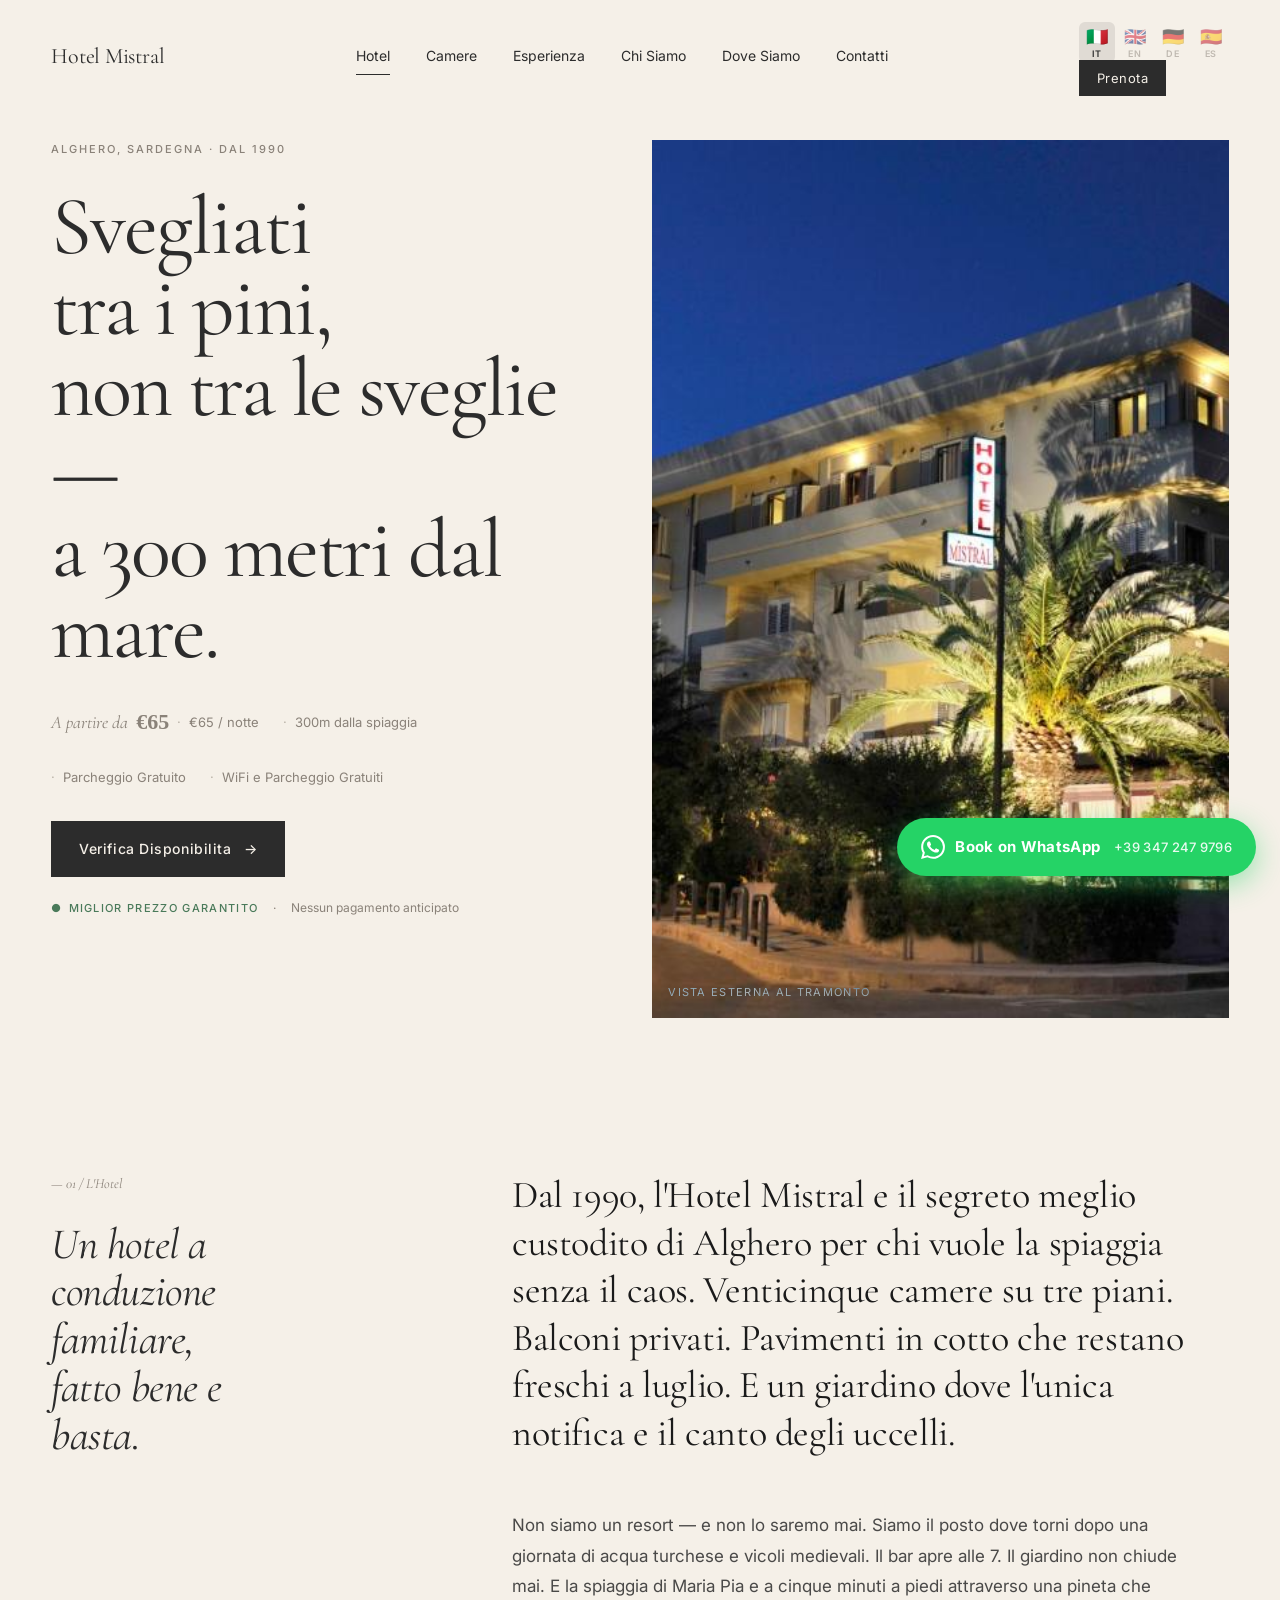
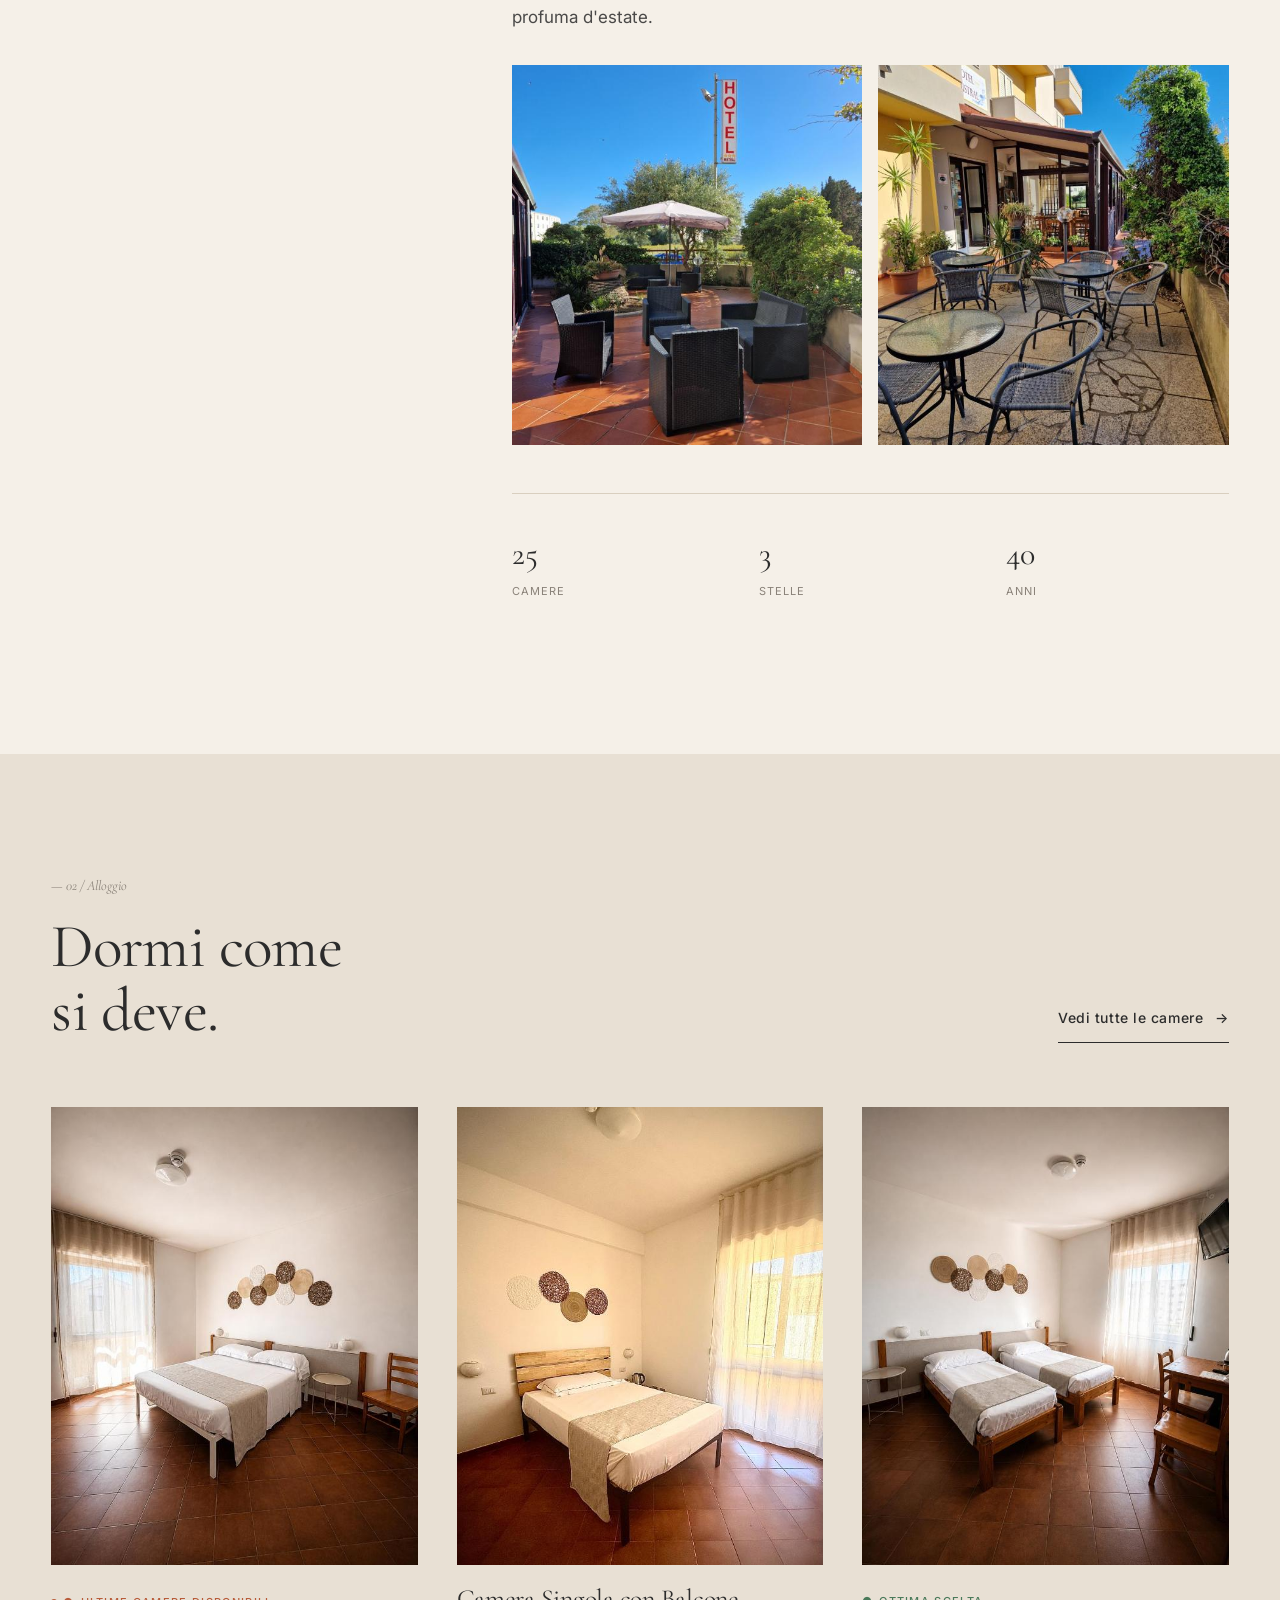
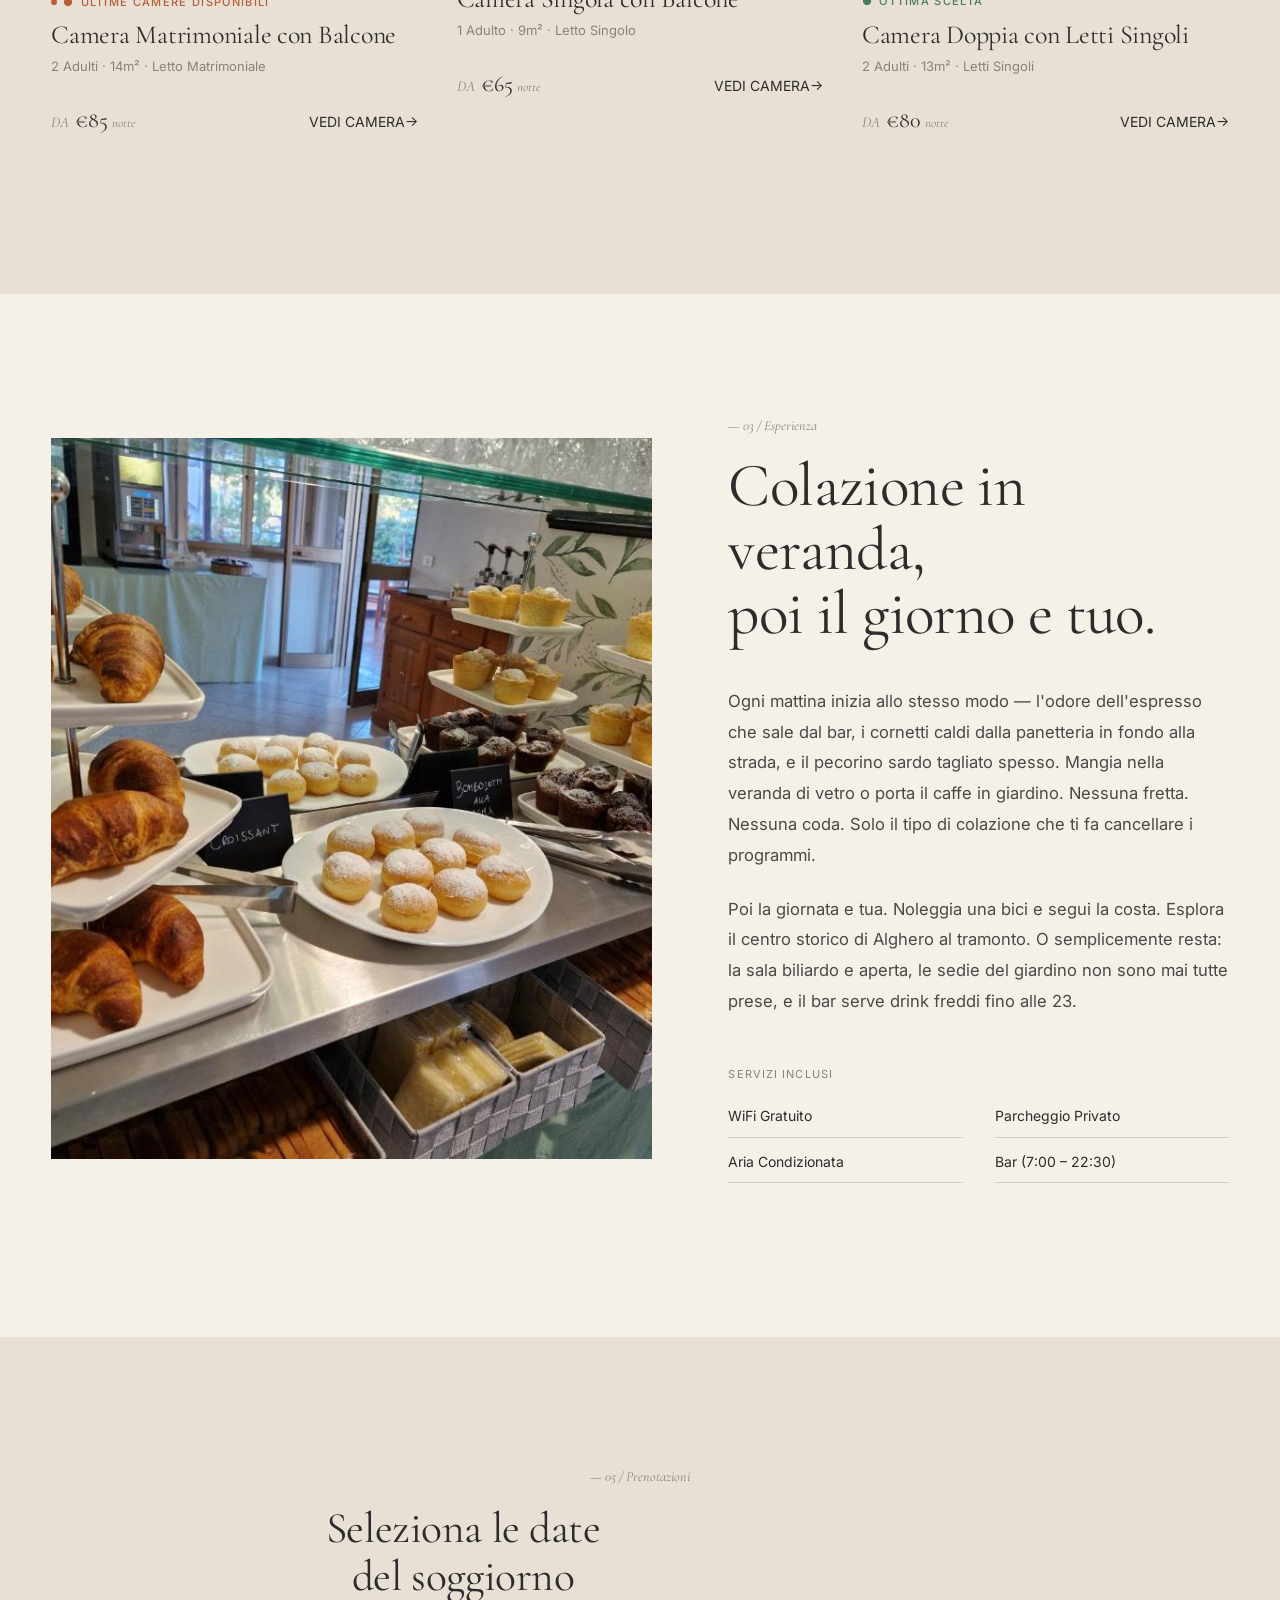
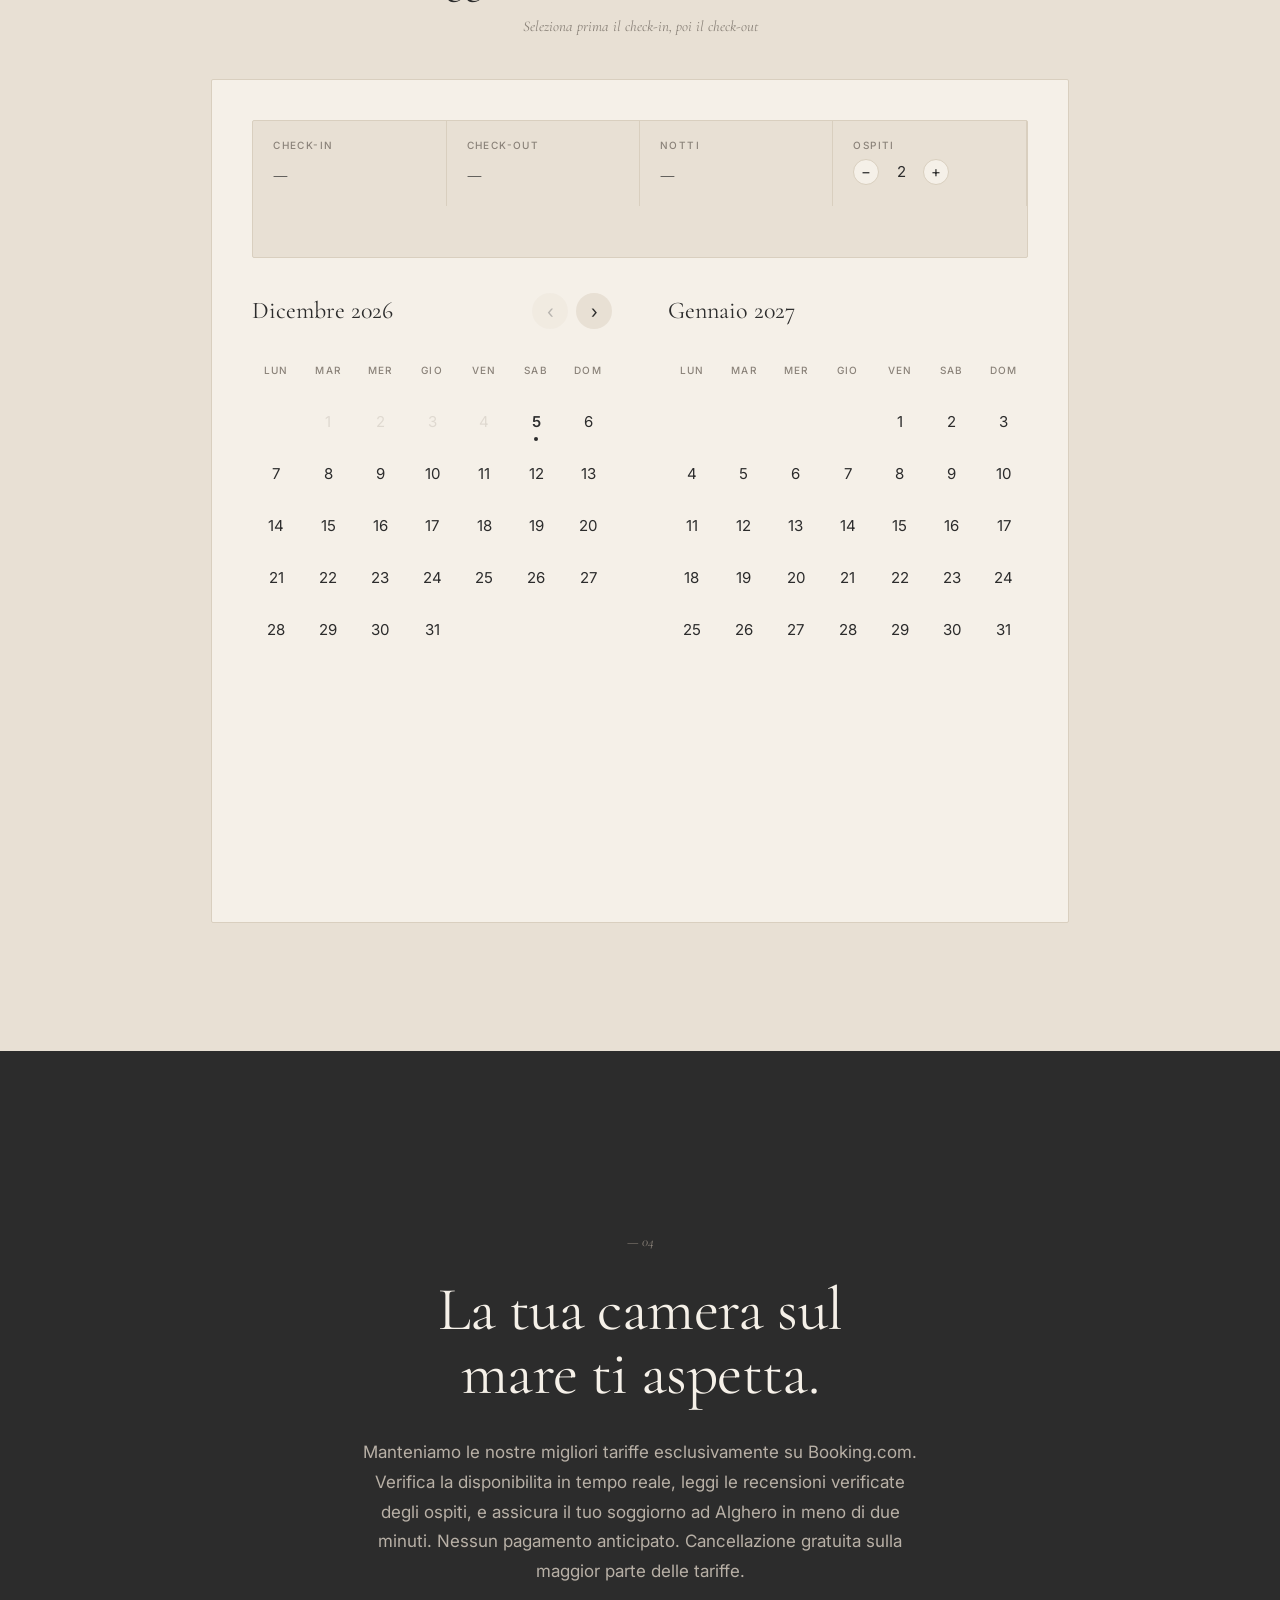
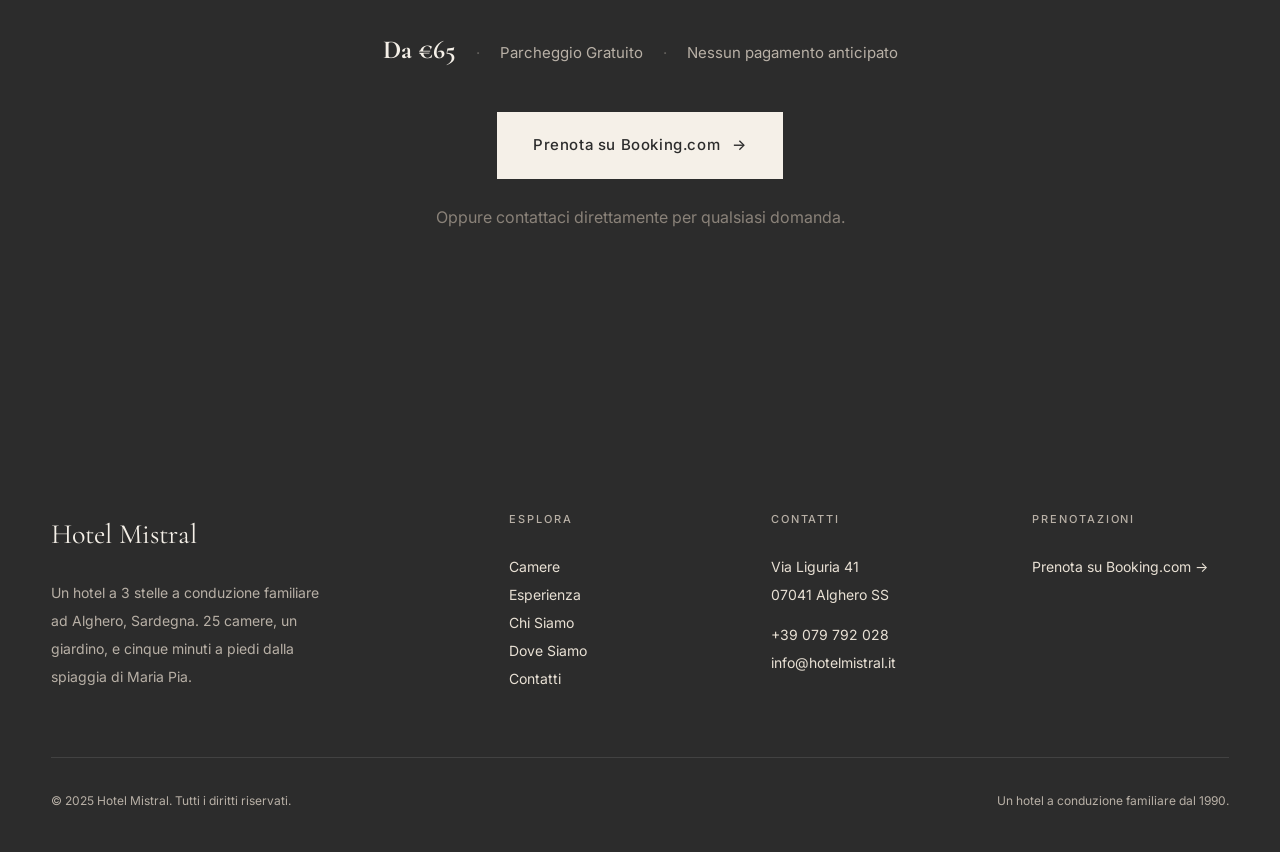
==== commit b93ad5e7: "fix: whatsapp button visibility, mobile menu, copywriting, images - Fix position: fixed on body by w" ====
--- a/index.html
+++ b/index.html
@@ -12,7 +12,8 @@
   <link href="https://fonts.googleapis.com/css2?family=Material+Symbols+Outlined:wght,FILL@100..700,0..1&display=swap" rel="stylesheet"/>
   <link href="css/styles.css" rel="stylesheet"/>
 </head>
-<body class="page" data-page="home">
+<body data-page="home">
+  <div class="page">
 
   <!-- Nav -->
   <nav class="nav" id="main-nav">
@@ -36,16 +37,16 @@
         <button class="lang-btn" data-lang="es" onclick="setLanguage('es')" title="Español"><span class="lang-flag">🇪🇸</span><span class="lang-code">ES</span></button>
       </div>
       <a href="https://www.booking.com/Share-Ju31eYQ" target="_blank" class="nav-cta hidden-mobile" data-i18n="nav.book_now">Check Availability</a>
-      <button class="menu-btn mobile-only" onclick="document.querySelector('.mobile-menu').classList.add('active'); document.body.style.overflow='hidden';">
-        <span class="material-symbols-outlined">menu</span>
+      <button class="menu-btn mobile-only" aria-label="Menu">
+        <svg viewBox="0 0 24 24" fill="none" stroke="currentColor" stroke-width="2" stroke-linecap="round" aria-hidden="true"><line x1="3" y1="6" x2="21" y2="6"/><line x1="3" y1="12" x2="21" y2="12"/><line x1="3" y1="18" x2="21" y2="18"/></svg>
       </button>
     </div>
   </nav>
 
   <!-- Mobile Menu -->
   <div class="mobile-menu">
-    <button style="position:absolute;top:24px;right:24px;background:none;border:none;cursor:pointer;" onclick="document.querySelector('.mobile-menu').classList.remove('active'); document.body.style.overflow='';">
-      <span class="material-symbols-outlined" style="font-size:32px;color:var(--antracite)">close</span>
+    <button class="menu-close" aria-label="Close menu" style="position:absolute;top:24px;right:24px;background:none;border:none;cursor:pointer;color:var(--antracite);">
+      <svg width="32" height="32" viewBox="0 0 24 24" fill="none" stroke="currentColor" stroke-width="2" stroke-linecap="round" aria-hidden="true"><line x1="18" y1="6" x2="6" y2="18"/><line x1="6" y1="6" x2="18" y2="18"/></svg>
     </button>
     <a href="index.html" data-i18n="nav.home">Hotel</a>
     <a href="rooms.html" data-i18n="nav.rooms">Rooms</a>
@@ -69,8 +70,8 @@
         <div class="hero-left reveal">
           <div class="eyebrow" style="margin-bottom:28px" data-i18n="home.hero_location">Alghero, Sardinia · Since 1990</div>
           <h1 class="h-display serif" data-i18n="home.hero_title" data-i18n-html="">
-            Slow mornings, <span class="italic">warm light</span><br/>
-            and the quiet rhythm of Alghero.
+            Wake up to <span class="italic">pine trees,</span><br/>
+            not alarms — 300m from the sea.
           </h1>
           <div class="hero-meta">
             <span><span class="price-from italic" data-i18n="home.hero_starting_from">From</span> <b style="font-family:'var(--serif)';font-size:22px;color:'var(--antracite)'">€65</b> <span data-i18n="home.hero_price">/ night</span></span>
@@ -108,14 +109,15 @@
         </div>
         <div class="intro-body reveal reveal-delay-1">
           <p class="serif" data-i18n="home.intro_p1">
-            Hotel Mistral sits on the quiet edge of Alghero, a short walk from Maria Pia Beach and the pine-scented promenade that leads into the old town. For over three decades, our family has welcomed guests into 25 rooms spread across three floors, each one kept clean, cool, and comfortable.
+            Since 1990, Hotel Mistral has been Alghero's best-kept secret for travellers who want the beach without the chaos. Twenty-five rooms across three floors. Private balconies. Terracotta floors that stay cool in July. And a garden where the only notification is birdsong.
           </p>
           <p data-i18n="home.intro_p2">
-            We are not a resort. We are a place to sleep well, eat a good breakfast, and step outside into the unhurried rhythm of Sardinia. The bar opens at seven. The garden is always there. And the beach is five minutes away on foot.
+            We are not a resort — and we never will be. We are the place you return to after a day of turquoise water and medieval alleyways. The bar opens at 7 AM. The garden never closes. And Maria Pia Beach is a five-minute stroll through a pine forest that smells like summer itself.
           </p>
           
-          <div style="margin-top:32px">
-            <img src="images/554112384.jpg" alt="Hotel Mistral terrace" style="width:100%;height:400px;object-fit:cover" />
+          <div style="margin-top:32px;display:grid;grid-template-columns:1fr 1fr;gap:16px">
+            <img src="images/554112384.jpg" alt="Hotel Mistral terrace" style="width:100%;height:380px;object-fit:cover" />
+            <img src="images/554113139.jpg" alt="Hotel Mistral front patio" style="width:100%;height:380px;object-fit:cover" />
           </div>
 
           <div style="display:grid;grid-template-columns:repeat(3,1fr);gap:24px;margin-top:48px;padding-top:32px;border-top:1px solid var(--beige-scuro)">
@@ -135,7 +137,7 @@
         <div class="reveal">
           <div class="section-num">— 02 / <span data-i18n="home.rooms_label">Accommodation</span></div>
           <h2 class="h-large serif" style="margin-top:16px;max-width:14ch" data-i18n="home.rooms_title">
-            Rooms designed for rest.
+            Sleep like you mean it.
           </h2>
         </div>
         <a href="rooms.html" class="btn btn-ghost btn-arrow reveal reveal-delay-1" data-i18n="home.room_view_all">View all rooms</a>
@@ -215,10 +217,10 @@
             Mattine lente,<br/><span class="italic">giorni aperti.</span>
           </h2>
           <p data-i18n="home.experience_p1">
-            La colazione è servita nella veranda, inondata di luce naturale e prodotti locali freschi. Pane fresco dalla panetteria, formaggi locali, frutta di stagione e vero caffè italiano.
+            Every morning starts the same way — the smell of espresso rising from the bar, warm croissants from the bakery down the street, and Sardinian pecorino sliced thick. Eat inside the glass veranda or take your coffee to the garden. No rush. No queues. Just the kind of breakfast that makes you cancel your plans.
           </p>
           <p data-i18n="home.experience_p2">
-            Da lì, la giornata è vostra. La spiaggia è a dieci minuti a piedi, il centro storico è a otto minuti in auto, oppure godetevi il giardino e una sedia all'ombra.
+            Then the day is yours. Rent a bike and follow the coast. Explore Alghero's old town at sunset. Or simply stay put — the billiard room is open, the garden chairs are never all taken, and the bar serves cold drinks until 11 PM.
           </p>
 
           <div style="margin-top:48px">
@@ -308,10 +310,10 @@
     <div class="container" style="text-align:center">
       <div class="section-num" style="color:var(--grigio);border-color:var(--grigio)">— 04</div>
       <h2 class="h-large serif" style="margin-top:24px" data-i18n="home.cta_title">
-        Ready to slow down?
+        Your room by the sea is waiting.
       </h2>
       <p style="margin-top:20px;color:var(--grigio-chiaro);max-width:52ch;margin-left:auto;margin-right:auto;font-size:17px;line-height:1.75" data-i18n="home.cta_p">
-        Manteniamo le nostre migliori tariffe su Booking.com. Verifica disponibilità, leggi altre recensioni, e prenota la tua camera ad Alghero direttamente.
+        We keep our best rates exclusively on Booking.com. Check real-time availability, read verified guest reviews, and secure your stay in Alghero in under two minutes. No prepayment. Free cancellation on most rates.
       </p>
 
       <div class="meta" style="color:var(--grigio-chiaro);border-color:var(--grigio);margin-top:40px;font-size:15px">
@@ -375,6 +377,15 @@
       </div>
     </div>
   </footer>
+</div>
+
+
+  <!-- WhatsApp Floating CTA -->
+  <a href="https://wa.me/393472479796?text=Hello,%20I%20would%20like%20to%20check%20availability%20at%20Hotel%20Mistral." target="_blank" class="whatsapp-float" aria-label="Book on WhatsApp">
+    <svg width="26" height="26" viewBox="0 0 24 24" fill="currentColor" aria-hidden="true"><path d="M17.472 14.382c-.297-.149-1.758-.867-2.03-.967-.273-.099-.471-.148-.67.15-.197.297-.767.966-.94 1.164-.173.199-.347.223-.644.075-.297-.15-1.255-.463-2.39-1.475-.883-.788-1.48-1.761-1.653-2.059-.173-.297-.018-.458.13-.606.134-.133.298-.347.446-.52.149-.174.198-.298.298-.497.099-.198.05-.371-.025-.52-.075-.149-.669-1.612-.916-2.207-.242-.579-.487-.5-.669-.51-.173-.008-.371-.01-.57-.01-.198 0-.52.074-.792.372-.272.297-1.04 1.016-1.04 2.479 0 1.462 1.065 2.875 1.213 3.074.149.198 2.096 3.2 5.077 4.487.709.306 1.262.489 1.694.625.712.227 1.36.195 1.871.118.571-.085 1.758-.719 2.006-1.413.248-.694.248-1.289.173-1.413-.074-.124-.272-.198-.57-.347m-5.421 7.403h-.004a9.87 9.87 0 01-5.031-1.378l-.361-.214-3.741.982.998-3.648-.235-.374a9.86 9.86 0 01-1.51-5.26c.001-5.45 4.436-9.884 9.888-9.884 2.64 0 5.122 1.03 6.988 2.898a9.825 9.825 0 012.893 6.994c-.003 5.45-4.437 9.884-9.885 9.884m8.413-18.297A11.815 11.815 0 0012.05 0C5.495 0 .16 5.335.157 11.892c0 2.096.547 4.142 1.588 5.945L.057 24l6.305-1.654a11.882 11.882 0 005.683 1.448h.005c6.554 0 11.890-5.335 11.893-11.893a11.821 11.821 0 00-3.48-8.413Z"/></svg>
+    <span class="whatsapp-float-text">Book on WhatsApp</span>
+    <span class="whatsapp-float-num">+39 347 247 9796</span>
+  </a>
 
   <script src="js/translations.js?v=3"></script>
   <script src="js/i18n.js?v=3"></script>
--- a/css/styles.css
+++ b/css/styles.css
@@ -521,23 +521,17 @@
   transition: background 200ms ease;
 }
 .nav-cta:hover { background: var(--inchiostro); }
+.menu-btn {
+  background: none; border: none; cursor: pointer;
+  padding: 8px; display: flex; align-items: center; justify-content: center;
+  color: var(--antracite);
+}
+.menu-btn .material-symbols-outlined { font-size: 28px; }
+.nav-actions { flex-shrink: 0; }
 
 @media (max-width: 720px) {
   .nav-links { display: none; }
   .nav-cta { display: none; }
-}
-
-/* Mobile utility classes */
-.hidden-mobile { display: initial; }
-.mobile-only { display: none; }
-@media (max-width: 720px) {
-  .hidden-mobile { display: none !important; }
-  .mobile-only { display: block; }
-}
-.menu-btn {
-  background: none; border: none; cursor: pointer;
-  padding: 4px; color: var(--antracite);
-  display: flex; align-items: center; justify-content: center;
 }
 
 /* Hero zoom animation (triggered by JS) */
@@ -989,6 +983,14 @@
   background: var(--antracite); color: var(--bianco);
   width: 48px; height: 48px; border-radius: 50%;
   display: flex; align-items: center; justify-content: center;
+}
+
+/* Responsive visibility utilities */
+.mobile-only { display: none !important; }
+
+@media (max-width: 860px) {
+  .hidden-mobile { display: none !important; }
+  .mobile-only { display: flex !important; }
 }
 
 /* Custom scrollbar */
@@ -1149,6 +1151,212 @@
   .calendar-dates-bar { gap: 0; }
 }
 
+/* ============================================
+   GALLERIES & PHOTO GRIDS
+   ============================================ */
+.photo-grid {
+  display: grid;
+  gap: clamp(12px, 2vw, 20px);
+}
+.photo-grid.two {
+  grid-template-columns: repeat(2, 1fr);
+}
+.photo-grid.three {
+  grid-template-columns: repeat(3, 1fr);
+}
+.photo-grid.four {
+  grid-template-columns: repeat(4, 1fr);
+}
+.photo-grid.masonry {
+  grid-template-columns: repeat(3, 1fr);
+  grid-auto-rows: 280px;
+}
+.photo-grid.masonry > *:nth-child(1) { grid-row: span 2; }
+.photo-grid.masonry > *:nth-child(4) { grid-row: span 2; }
+
+@media (max-width: 860px) {
+  .photo-grid.two,
+  .photo-grid.three,
+  .photo-grid.four,
+  .photo-grid.masonry {
+    grid-template-columns: repeat(2, 1fr);
+  }
+  .photo-grid.masonry { grid-auto-rows: 200px; }
+  .photo-grid.masonry > *:nth-child(1),
+  .photo-grid.masonry > *:nth-child(4) {
+    grid-row: span 1;
+  }
+}
+
+@media (max-width: 520px) {
+  .photo-grid.two,
+  .photo-grid.three,
+  .photo-grid.four,
+  .photo-grid.masonry {
+    grid-template-columns: 1fr;
+  }
+}
+
+.photo-grid img {
+  width: 100%;
+  height: 100%;
+  object-fit: cover;
+  display: block;
+}
+
+/* Gallery section spacing */
+.gallery-section {
+  padding: clamp(64px, 8vw, 100px) 0;
+}
+.gallery-section .section-num {
+  margin-bottom: 16px;
+}
+.gallery-section h2 {
+  margin-bottom: clamp(32px, 4vw, 48px);
+}
+
+/* Bathroom gallery specific */
+.bathroom-grid {
+  display: grid;
+  grid-template-columns: repeat(3, 1fr);
+  gap: clamp(12px, 2vw, 20px);
+}
+@media (max-width: 860px) {
+  .bathroom-grid { grid-template-columns: repeat(2, 1fr); }
+}
+@media (max-width: 520px) {
+  .bathroom-grid { grid-template-columns: 1fr; }
+}
+
+/* Rounded image containers */
+.img-rounded {
+  border-radius: 2px;
+  overflow: hidden;
+}
+
+/* Section breathing room */
+.section + .section { padding-top: clamp(72px, 10vw, 120px); }
+
+/* About page story improvements */
+.story-stats {
+  display: grid;
+  grid-template-columns: repeat(3, 1fr);
+  gap: 32px;
+  margin-top: 48px;
+  padding-top: 32px;
+  border-top: 1px solid var(--beige-scuro);
+}
+@media (max-width: 600px) {
+  .story-stats { grid-template-columns: 1fr; gap: 20px; }
+}
+
+/* Contact visual */
+.contact-visual img {
+  width: 100%;
+  height: 100%;
+  object-fit: cover;
+  min-height: 300px;
+}
+
+/* Location photo block */
+.location-photo {
+  margin-top: clamp(48px, 6vw, 80px);
+}
+.location-photo img {
+  width: 100%;
+  height: clamp(300px, 40vw, 500px);
+  object-fit: cover;
+}
+
+/* Uniform button sizing */
+.btn { min-height: 48px; }
+
+/* Menu button SVG icon fallback */
+.menu-btn svg {
+  width: 28px;
+  height: 28px;
+  display: block;
+}
+
+.menu-close {
+  color: var(--antracite);
+  transition: color 0.2s ease, transform 0.2s ease;
+}
+.menu-close:hover {
+  color: var(--mare);
+  transform: rotate(90deg);
+}
+
+/* Mobile menu link sizing */
+.mobile-menu a {
+  padding: 4px 0;
+}
+
+/* ============================================
+   WHATSAPP FLOATING CTA
+   ============================================ */
+.whatsapp-float {
+  position: fixed;
+  bottom: 24px;
+  right: 24px;
+  z-index: 9999;
+  display: flex;
+  align-items: center;
+  gap: 10px;
+  padding: 16px 24px;
+  background: #25D366;
+  color: #ffffff;
+  font-family: var(--sans);
+  font-size: 15px;
+  font-weight: 700;
+  letter-spacing: 0.02em;
+  text-decoration: none;
+  border-radius: 50px;
+  box-shadow: 0 8px 28px rgba(37, 211, 102, 0.45);
+  transition: transform 0.25s ease, box-shadow 0.25s ease;
+  animation: waPulse 2s ease-in-out infinite;
+}
+@keyframes waPulse {
+  0%, 100% { box-shadow: 0 8px 28px rgba(37, 211, 102, 0.45); }
+  50% { box-shadow: 0 8px 32px rgba(37, 211, 102, 0.65); }
+}
+.whatsapp-float:hover {
+  transform: translateY(-3px);
+  box-shadow: 0 10px 32px rgba(37, 211, 102, 0.52);
+}
+.whatsapp-float svg {
+  flex-shrink: 0;
+  width: 24px;
+  height: 24px;
+}
+.whatsapp-float-text {
+  display: inline;
+}
+.whatsapp-float-num {
+  display: inline;
+  font-weight: 500;
+  opacity: 0.9;
+  font-size: 13px;
+  margin-left: 4px;
+}
+
+@media (max-width: 640px) {
+  .whatsapp-float {
+    bottom: 16px;
+    right: 16px;
+    padding: 12px 16px;
+    font-size: 13px;
+    gap: 8px;
+  }
+  .whatsapp-float svg {
+    width: 22px;
+    height: 22px;
+  }
+  .whatsapp-float-num {
+    font-size: 12px;
+  }
+}
+
 /* Reduced motion */
 @media (prefers-reduced-motion: reduce) {
   *, *::before, *::after {
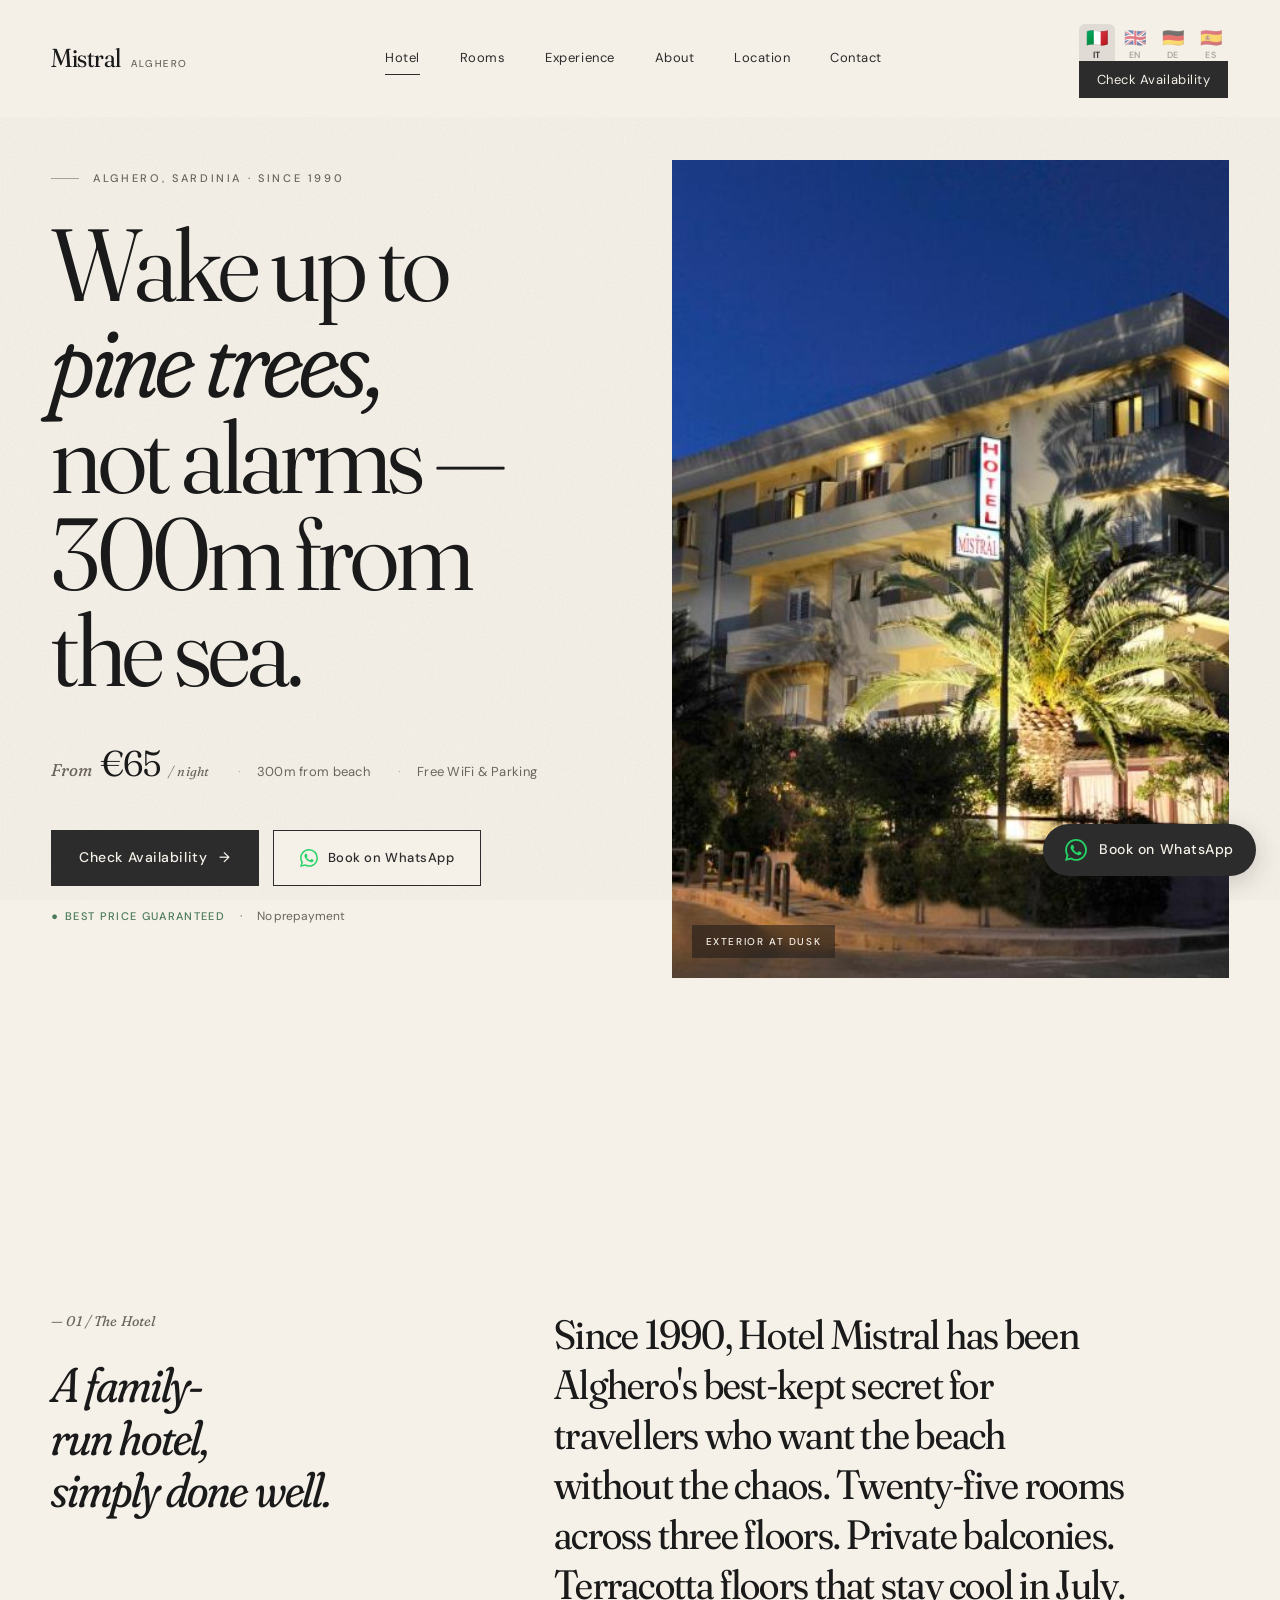
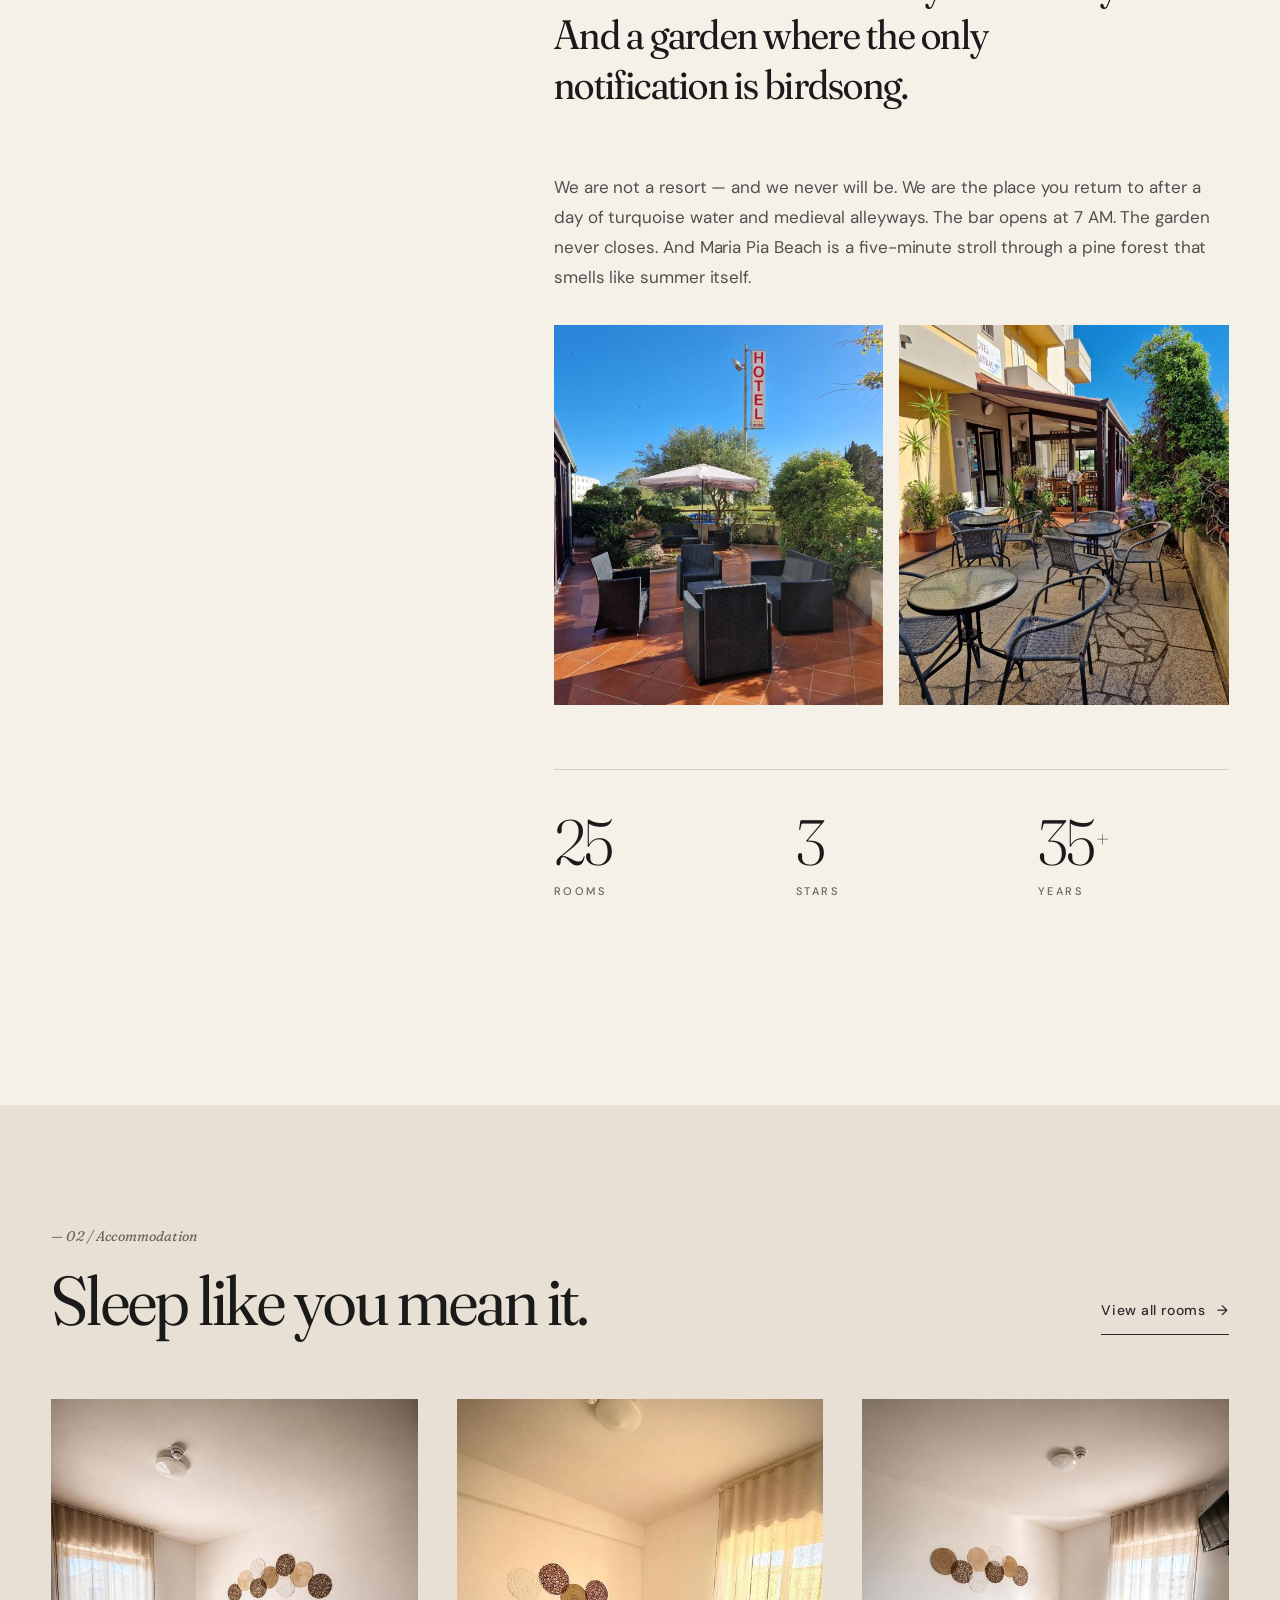
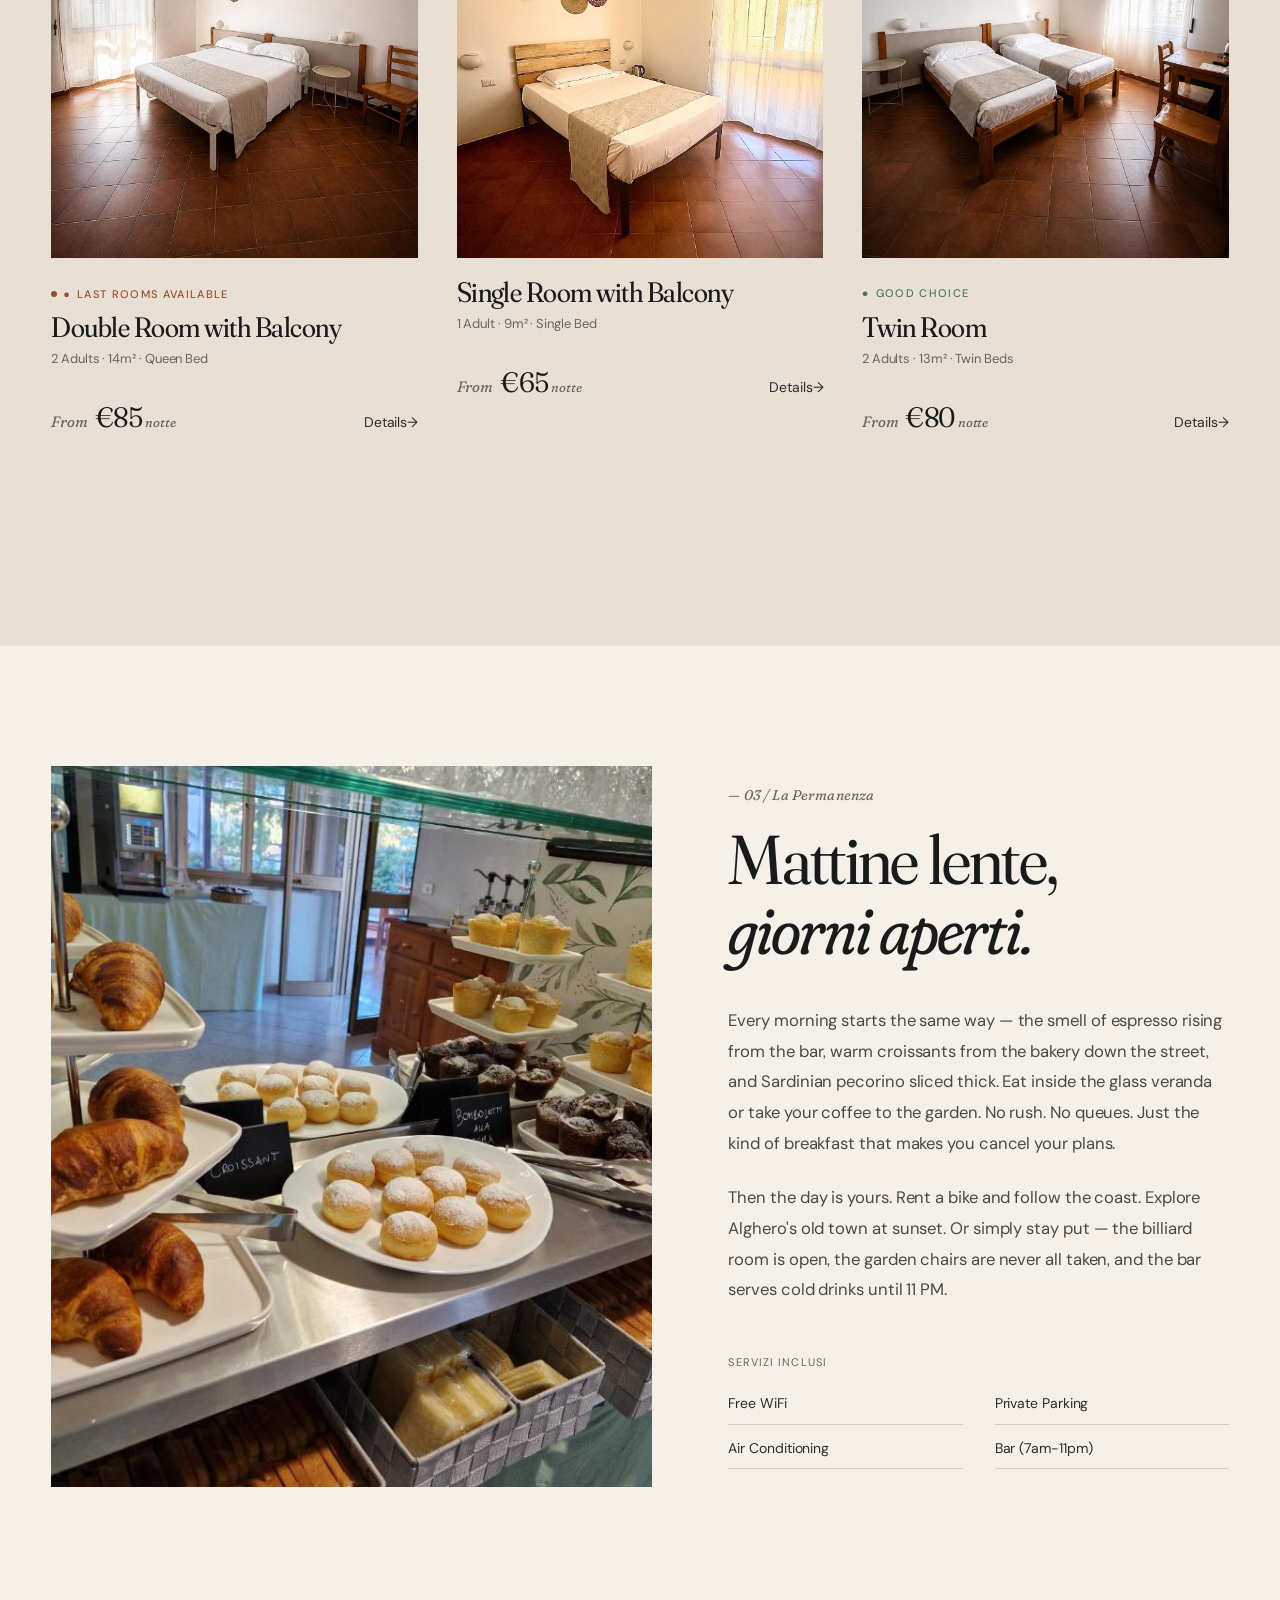
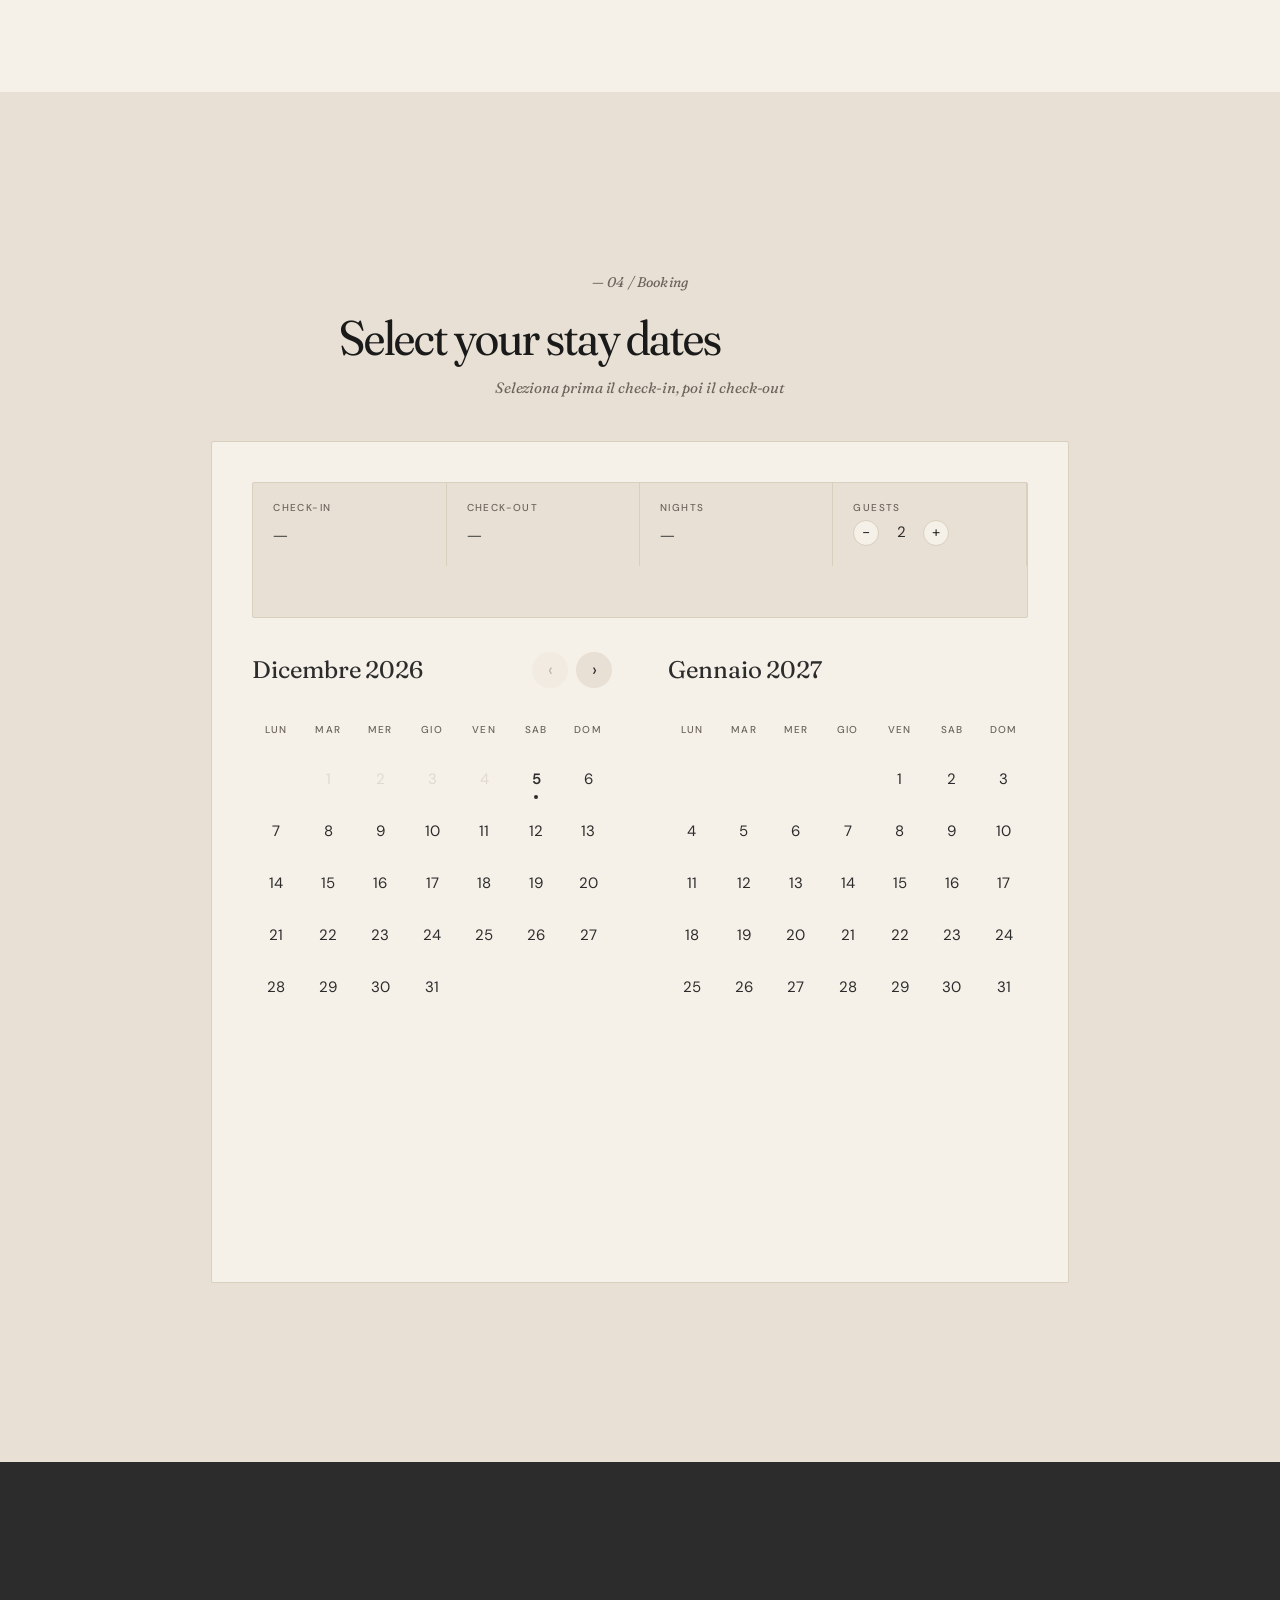
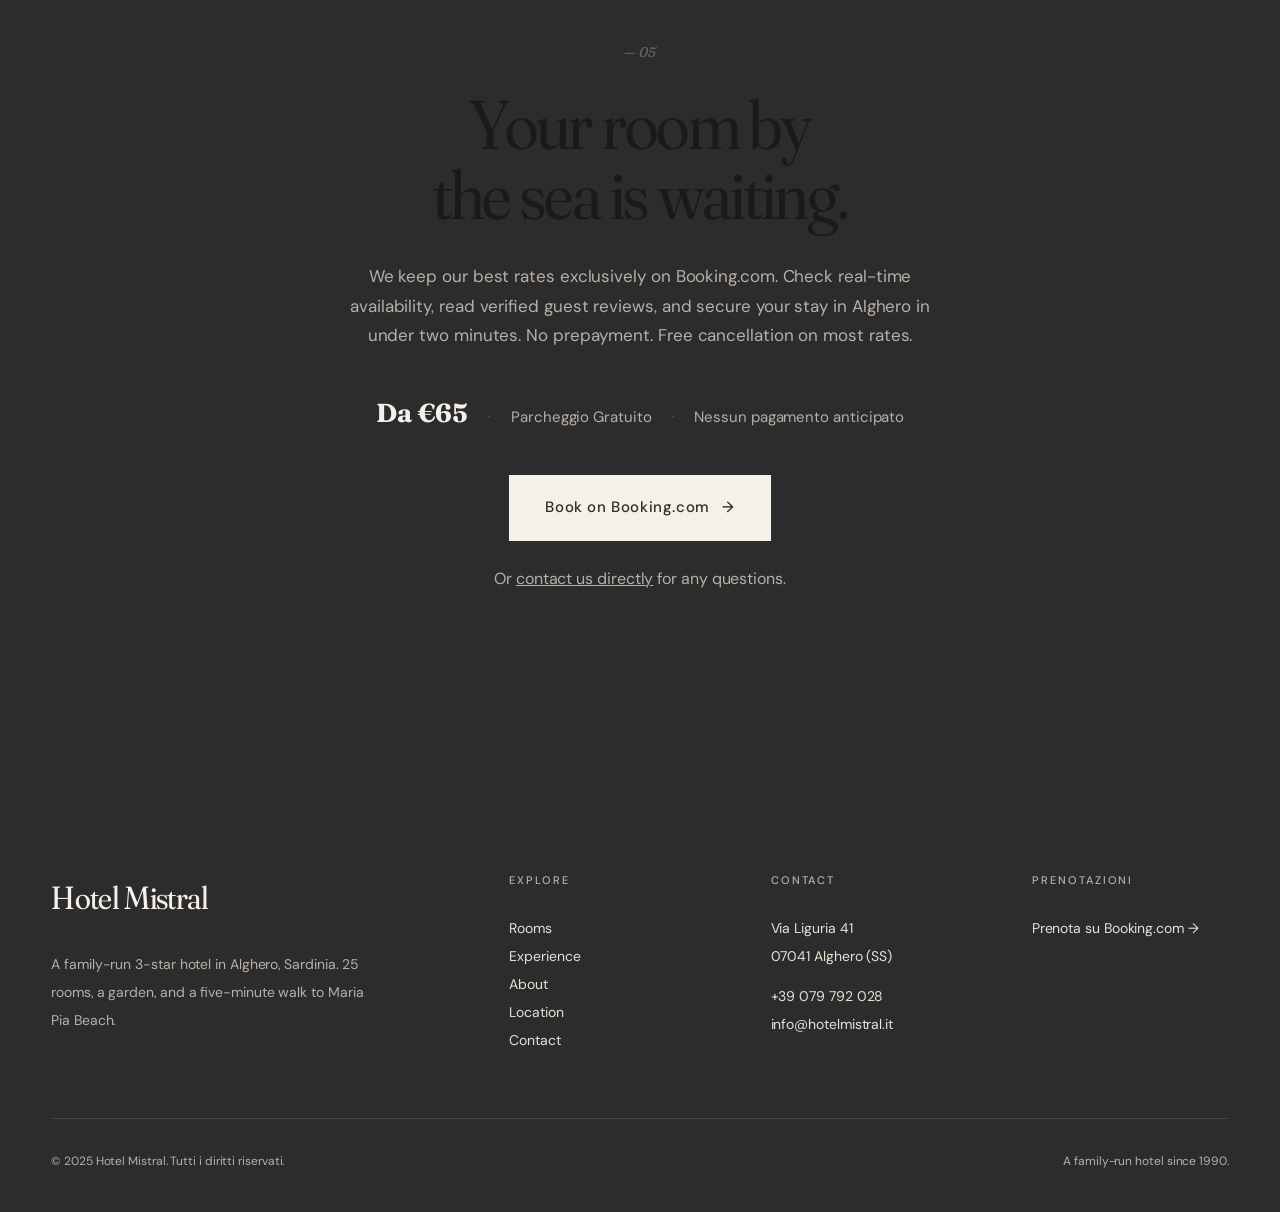
==== commit bb089836: "refine: premium typography upgrade, full i18n parity, WhatsApp CTA - Replace Cormorant+Inter with Fr" ====
--- a/index.html
+++ b/index.html
@@ -8,8 +8,7 @@
   
   <link rel="preconnect" href="https://fonts.googleapis.com">
   <link rel="preconnect" href="https://fonts.gstatic.com" crossorigin>
-  <link href="https://fonts.googleapis.com/css2?family=Cormorant+Garamond:ital,wght@0,300;0,400;0,500;0,600;1,300;1,400;1,500&family=Inter:wght@300;400;500;600;700&display=swap" rel="stylesheet"/>
-  <link href="https://fonts.googleapis.com/css2?family=Material+Symbols+Outlined:wght,FILL@100..700,0..1&display=swap" rel="stylesheet"/>
+  <link href="https://fonts.googleapis.com/css2?family=Fraunces:ital,opsz,wght,SOFT@0,9..144,300..700,30..100;1,9..144,300..700,30..100&family=DM+Sans:ital,opsz,wght@0,9..40,300..700;1,9..40,300..700&display=swap" rel="stylesheet"/>
   <link href="css/styles.css" rel="stylesheet"/>
 </head>
 <body data-page="home">
@@ -74,13 +73,20 @@
             not alarms — 300m from the sea.
           </h1>
           <div class="hero-meta">
-            <span><span class="price-from italic" data-i18n="home.hero_starting_from">From</span> <b style="font-family:'var(--serif)';font-size:22px;color:'var(--antracite)'">€65</b> <span data-i18n="home.hero_price">/ night</span></span>
+            <span class="price-line">
+              <span class="price-from" data-i18n="home.hero_starting_from">From</span>
+              <span class="price-num">€65</span>
+              <span class="price-night" data-i18n="home.hero_price">/ night</span>
+            </span>
             <span data-i18n="home.hero_beach_distance">300m from beach</span>
-            <span data-i18n="home.hero_parking">Free parking</span>
-            <span data-i18n="home.hero_wifi_parking">Free WiFi</span>
-          </div>
-          <div style="margin-top:32px">
+            <span data-i18n="home.hero_wifi_parking">Free WiFi & Parking</span>
+          </div>
+          <div class="hero-ctas">
             <a class="btn btn-primary btn-arrow" href="https://www.booking.com/Share-Ju31eYQ" target="_blank" data-i18n="home.cta_availability">Check Availability</a>
+            <a class="btn-whatsapp" href="https://wa.me/393472479796?text=Salve,%20vorrei%20verificare%20la%20disponibilità%20presso%20Hotel%20Mistral." target="_blank" rel="noopener">
+              <svg width="18" height="18" viewBox="0 0 24 24" fill="currentColor" aria-hidden="true"><path d="M17.472 14.382c-.297-.149-1.758-.867-2.03-.967-.273-.099-.471-.148-.67.15-.197.297-.767.966-.94 1.164-.173.199-.347.223-.644.075-.297-.15-1.255-.463-2.39-1.475-.883-.788-1.48-1.761-1.653-2.059-.173-.297-.018-.458.13-.606.134-.133.298-.347.446-.52.149-.174.198-.298.298-.497.099-.198.05-.371-.025-.52-.075-.149-.669-1.612-.916-2.207-.242-.579-.487-.5-.669-.51-.173-.008-.371-.01-.57-.01-.198 0-.52.074-.792.372-.272.297-1.04 1.016-1.04 2.479 0 1.462 1.065 2.875 1.213 3.074.149.198 2.096 3.2 5.077 4.487.709.306 1.262.489 1.694.625.712.227 1.36.195 1.871.118.571-.085 1.758-.719 2.006-1.413.248-.694.248-1.289.173-1.413-.074-.124-.272-.198-.57-.347m-5.421 7.403h-.004a9.87 9.87 0 01-5.031-1.378l-.361-.214-3.741.982.998-3.648-.235-.374a9.86 9.86 0 01-1.51-5.26c.001-5.45 4.436-9.884 9.888-9.884 2.64 0 5.122 1.03 6.988 2.898a9.825 9.825 0 012.893 6.994c-.003 5.45-4.437 9.884-9.885 9.884m8.413-18.297A11.815 11.815 0 0012.05 0C5.495 0 .16 5.335.157 11.892c0 2.096.547 4.142 1.588 5.945L.057 24l6.305-1.654a11.882 11.882 0 005.683 1.448h.005c6.554 0 11.890-5.335 11.893-11.893a11.821 11.821 0 00-3.48-8.413Z"/></svg>
+              <span data-i18n="home.cta_whatsapp">Book on WhatsApp</span>
+            </a>
           </div>
           <div style="margin-top:20px;font-size:12px;color:var(--grigio)">
             <span class="tag-good">● <span data-i18n="home.best_price">Best price guaranteed</span></span>
@@ -120,10 +126,10 @@
             <img src="images/554113139.jpg" alt="Hotel Mistral front patio" style="width:100%;height:380px;object-fit:cover" />
           </div>
 
-          <div style="display:grid;grid-template-columns:repeat(3,1fr);gap:24px;margin-top:48px;padding-top:32px;border-top:1px solid var(--beige-scuro)">
-            <div><div class="serif" style="font-size:32px">25</div><div class="tiny muted" data-i18n="home.stats_rooms">Rooms</div></div>
-            <div><div class="serif" style="font-size:32px">3</div><div class="tiny muted" data-i18n="home.stats_stars">Stars</div></div>
-            <div><div class="serif" style="font-size:32px">40</div><div class="tiny muted" data-i18n="home.stats_years">Years</div></div>
+          <div class="stats-strip">
+            <div class="stat"><div class="stat-num">25</div><div class="stat-label" data-i18n="home.stats_rooms">Rooms</div></div>
+            <div class="stat"><div class="stat-num">3</div><div class="stat-label" data-i18n="home.stats_stars">Stars</div></div>
+            <div class="stat"><div class="stat-num">35<span class="stat-plus">+</span></div><div class="stat-label" data-i18n="home.stats_years">Years</div></div>
           </div>
         </div>
       </div>
@@ -145,7 +151,7 @@
 
       <div class="rooms-grid">
         <!-- Room 1 -->
-        <div class="room-card reveal" onclick="window.location.href='rooms.html#double'" style="cursor:pointer">
+        <a class="room-card reveal" href="rooms.html#double">
           <div class="img-wrap">
             <img src="images/861583205.jpg" alt="Double Room" style="width:100%;height:100%;object-fit:cover" />
           </div>
@@ -162,10 +168,10 @@
             <div class="from"><span data-i18n="home.room_from">From</span> <b>€85</b> <span style="font-size:13px;color:var(--grigio)" data-i18n="calendar.nights_singular">notte</span></div>
             <span class="btn-arrow" style="font-size:14px" data-i18n="home.room_view_cta">Details</span>
           </div>
-        </div>
+        </a>
 
         <!-- Room 2 -->
-        <div class="room-card reveal reveal-delay-1" onclick="window.location.href='rooms.html#single'" style="cursor:pointer">
+        <a class="room-card reveal reveal-delay-1" href="rooms.html#single">
           <div class="img-wrap">
             <img src="images/861584336.jpg" alt="Single Room" style="width:100%;height:100%;object-fit:cover" />
           </div>
@@ -179,10 +185,10 @@
             <div class="from"><span data-i18n="home.room_from">From</span> <b>€65</b> <span style="font-size:13px;color:var(--grigio)" data-i18n="calendar.nights_singular">notte</span></div>
             <span class="btn-arrow" style="font-size:14px" data-i18n="home.room_view_cta">Details</span>
           </div>
-        </div>
+        </a>
 
         <!-- Room 3 -->
-        <div class="room-card reveal reveal-delay-2" onclick="window.location.href='rooms.html#twin'" style="cursor:pointer">
+        <a class="room-card reveal reveal-delay-2" href="rooms.html#twin">
           <div class="img-wrap">
             <img src="images/861583258.jpg" alt="Twin Room" style="width:100%;height:100%;object-fit:cover" />
           </div>
@@ -199,7 +205,7 @@
             <div class="from"><span data-i18n="home.room_from">From</span> <b>€80</b> <span style="font-size:13px;color:var(--grigio)" data-i18n="calendar.nights_singular">notte</span></div>
             <span class="btn-arrow" style="font-size:14px" data-i18n="home.room_view_cta">Details</span>
           </div>
-        </div>
+        </a>
       </div>
     </div>
   </section>
@@ -251,7 +257,7 @@
   <section class="calendar-section" id="prenota">
     <div class="container">
       <div class="calendar-title reveal">
-        <div class="section-num">— 05 / <span data-i18n="calendar.label">Booking</span></div>
+        <div class="section-num">— 04 / <span data-i18n="calendar.label">Booking</span></div>
         <h2 class="h-medium serif" style="margin-top:16px" data-i18n="calendar.title">Select your stay dates</h2>
         <p class="calendar-hint" data-i18n="calendar.hint">Seleziona prima il check-in, poi il check-out</p>
       </div>
@@ -308,7 +314,7 @@
   <!-- CTA FINALE -->
   <section class="cta-final" style="background:var(--antracite);color:var(--bianco)">
     <div class="container" style="text-align:center">
-      <div class="section-num" style="color:var(--grigio);border-color:var(--grigio)">— 04</div>
+      <div class="section-num" style="color:var(--grigio);border-color:var(--grigio)">— 05</div>
       <h2 class="h-large serif" style="margin-top:24px" data-i18n="home.cta_title">
         Your room by the sea is waiting.
       </h2>
@@ -329,7 +335,7 @@
           Book on Booking.com
         </a>
       </div>
-      <div style="margin-top:24px;color:var(--grigio)">
+      <div style="margin-top:24px;color:var(--grigio-chiaro)">
         <span data-i18n="home.cta_or_contact" data-i18n-html="">Or <a href="contact.html" style="text-decoration:underline">contact us directly</a> for any questions.</span>
       </div>
     </div>
@@ -387,8 +393,8 @@
     <span class="whatsapp-float-num">+39 347 247 9796</span>
   </a>
 
-  <script src="js/translations.js?v=3"></script>
-  <script src="js/i18n.js?v=3"></script>
-  <script src="js/main.js?v=3"></script>
+  <script src="js/translations.js?v=5"></script>
+  <script src="js/i18n.js?v=5"></script>
+  <script src="js/main.js?v=5"></script>
 </body>
 </html>
--- a/css/styles.css
+++ b/css/styles.css
@@ -4,7 +4,7 @@
 
 .calendar-section {
   background: var(--beige);
-  padding: clamp(80px, 10vw, 140px) 0;
+  padding: clamp(110px, 14vw, 180px) 0;
 }
 
 .calendar-section .container {
@@ -367,15 +367,15 @@
   --bianco: #F5F0E8;
   --beige: #E8E0D4;
   --beige-scuro: #D9CFBF;
-  --grigio: #8A8279;
+  --grigio: #6B655C;          /* darkened from #8A8279 for WCAG AA (5.1:1 on bianco) */
   --grigio-chiaro: #B8B0A6;
   --antracite: #2C2C2C;
   --inchiostro: #1A1A1A;
-  --mare: #4A6B7A;
-  --terracotta: #B85C3A;
-
-  --serif: "Cormorant Garamond", "Cormorant", Georgia, serif;
-  --sans: "Inter", -apple-system, BlinkMacSystemFont, sans-serif;
+  --mare: #3D5A68;            /* slightly deeper for AA on bianco */
+  --terracotta: #A04E2E;      /* darkened for AA (4.7:1 on bianco) */
+
+  --serif: "Fraunces", "Cormorant Garamond", Georgia, serif;
+  --sans: "DM Sans", -apple-system, BlinkMacSystemFont, "Helvetica Neue", sans-serif;
   --mono: "JetBrains Mono", ui-monospace, monospace;
 
   --max: 1280px;
@@ -389,13 +389,15 @@
 body {
   font-family: var(--sans);
   font-size: 16px;
-  line-height: 1.75;
+  line-height: 1.7;
   color: var(--antracite);
   background: var(--bianco);
   -webkit-font-smoothing: antialiased;
   -moz-osx-font-smoothing: grayscale;
-  font-feature-settings: "kern", "liga", "calt";
+  font-feature-settings: "kern", "liga", "calt", "ss01";
+  font-variation-settings: "opsz" 14;
   text-rendering: optimizeLegibility;
+  letter-spacing: -0.005em;
 }
 
 img { display: block; max-width: 100%; }
@@ -404,36 +406,117 @@
 
 a { color: inherit; text-decoration: none; }
 
-/* Tipografia editoriale */
-.serif { font-family: var(--serif); font-weight: 400; letter-spacing: -0.01em; }
+/* Atmospheric paper grain — very subtle, behind everything */
+body::before {
+  content: "";
+  position: fixed;
+  inset: 0;
+  z-index: 1;
+  pointer-events: none;
+  opacity: 0.045;
+  mix-blend-mode: multiply;
+  background-image: url("data:image/svg+xml;utf8,<svg xmlns='http://www.w3.org/2000/svg' viewBox='0 0 400 400'><filter id='n'><feTurbulence type='fractalNoise' baseFrequency='0.9' numOctaves='2' stitchTiles='stitch'/><feColorMatrix values='0 0 0 0 0 0 0 0 0 0 0 0 0 0 0 0 0 0 0.6 0'/></filter><rect width='100%25' height='100%25' filter='url(%23n)'/></svg>");
+}
+body > * { position: relative; z-index: 2; }
+.nav { z-index: 100 !important; }
+.modal-backdrop, .mobile-menu, .whatsapp-float { z-index: 200; }
+.whatsapp-float { z-index: 9999; }
+
+/* Tipografia editoriale — Fraunces variable */
+.serif {
+  font-family: var(--serif);
+  font-weight: 400;
+  letter-spacing: -0.012em;
+  font-feature-settings: "kern", "liga", "calt", "onum", "ss01";
+  font-variation-settings: "opsz" 144, "SOFT" 50;
+}
+.serif.italic, .italic {
+  font-style: italic;
+  font-feature-settings: "kern", "liga", "calt", "swsh", "onum", "ss01";
+  font-variation-settings: "opsz" 144, "SOFT" 80;
+}
 .eyebrow {
   font-family: var(--sans);
   font-size: 11px;
-  letter-spacing: 0.18em;
+  letter-spacing: 0.24em;
   text-transform: uppercase;
   color: var(--grigio);
   font-weight: 500;
+  display: inline-flex;
+  align-items: center;
+}
+.eyebrow::before {
+  content: "";
+  display: inline-block;
+  width: 28px;
+  height: 1px;
+  background: currentColor;
+  vertical-align: middle;
+  margin-right: 14px;
+  opacity: 0.55;
 }
 .section-num {
   font-family: var(--serif);
   font-style: italic;
   font-size: 14px;
   color: var(--grigio);
-}
-
-h1, h2, h3 { font-family: var(--serif); font-weight: 400; letter-spacing: -0.015em; line-height: 1.05; text-wrap: balance; }
-
-.h-display { font-size: clamp(44px, 6.5vw, 92px); line-height: 0.97; letter-spacing: -0.025em; max-width: 18ch; }
-.h-large   { font-size: clamp(34px, 4.8vw, 62px); line-height: 1.04; max-width: 20ch; }
-.h-medium  { font-size: clamp(26px, 3.4vw, 44px); line-height: 1.1; max-width: 24ch; }
-.h-small   { font-size: clamp(20px, 2.3vw, 30px); line-height: 1.15; }
-
-.italic { font-style: italic; }
+  letter-spacing: 0.01em;
+  font-variation-settings: "opsz" 14, "SOFT" 80;
+}
+
+h1, h2, h3 {
+  font-family: var(--serif);
+  font-weight: 400;
+  letter-spacing: -0.022em;
+  line-height: 1.02;
+  text-wrap: balance;
+  font-feature-settings: "kern", "liga", "calt", "ss01";
+  font-variation-settings: "opsz" 144, "SOFT" 50;
+  color: var(--inchiostro);
+}
+
+.h-display {
+  font-size: clamp(52px, 8vw, 124px);
+  line-height: 0.94;
+  letter-spacing: -0.035em;
+  max-width: 14ch;
+  font-weight: 350;
+  font-variation-settings: "opsz" 144, "SOFT" 30;
+}
+.h-large   {
+  font-size: clamp(38px, 5.4vw, 72px);
+  line-height: 1.02;
+  max-width: 18ch;
+  letter-spacing: -0.025em;
+  font-weight: 380;
+  font-variation-settings: "opsz" 144, "SOFT" 40;
+}
+.h-medium  {
+  font-size: clamp(28px, 3.8vw, 50px);
+  line-height: 1.08;
+  max-width: 22ch;
+  letter-spacing: -0.02em;
+  font-weight: 400;
+  font-variation-settings: "opsz" 96, "SOFT" 50;
+}
+.h-small   {
+  font-size: clamp(22px, 2.6vw, 34px);
+  line-height: 1.12;
+  letter-spacing: -0.015em;
+  font-weight: 400;
+  font-variation-settings: "opsz" 48, "SOFT" 50;
+}
+
+.italic {
+  font-style: italic;
+  font-variation-settings: "opsz" 144, "SOFT" 80;
+}
+.h-display .italic, .h-large .italic { font-variation-settings: "opsz" 144, "SOFT" 100; }
 
 /* Layout */
 .container { max-width: var(--max); margin: 0 auto; padding: 0 var(--gutter); }
-.section { padding: clamp(88px, 12vw, 170px) 0; }
-.section-tight { padding: clamp(64px, 9vw, 110px) 0; }
+.section { padding: clamp(110px, 16vw, 220px) 0; }
+.section-tight { padding: clamp(72px, 11vw, 140px) 0; }
 
 .divider { height: 1px; background: var(--beige-scuro); border: none; }
 
@@ -462,14 +545,74 @@
   padding: 8px 0;
 }
 .btn-ghost:hover { color: var(--mare); border-color: var(--mare); }
-.btn-arrow::after { content: "→"; transition: transform 200ms ease; }
-.btn:hover .btn-arrow::after, .btn-arrow:hover::after { transform: translateX(4px); }
+.btn-arrow::after { content: "→"; transition: transform 200ms ease; display: inline-block; }
+.btn:hover .btn-arrow::after,
+.btn-arrow:hover::after,
+.room-card:hover .btn-arrow::after,
+.room-card:focus-visible .btn-arrow::after { transform: translateX(4px); }
 
 /* Pricing inline */
-.price-from { font-family: var(--serif); font-size: 18px; color: var(--grigio); font-style: italic; }
-.price-num { font-family: var(--serif); font-size: 32px; color: var(--antracite); }
-.price-num-lg { font-family: var(--serif); font-size: 56px; color: var(--antracite); letter-spacing: -0.02em; }
-.price-night { font-size: 13px; color: var(--grigio); }
+.price-from {
+  font-family: var(--serif);
+  font-size: 17px;
+  color: var(--grigio);
+  font-style: italic;
+  font-variation-settings: "opsz" 24, "SOFT" 100;
+  letter-spacing: -0.01em;
+}
+.price-num {
+  font-family: var(--serif);
+  font-size: clamp(28px, 2.8vw, 38px);
+  color: var(--inchiostro);
+  font-weight: 350;
+  font-variation-settings: "opsz" 48, "SOFT" 30;
+  letter-spacing: -0.025em;
+  font-feature-settings: "tnum", "lnum";
+}
+.price-num-lg {
+  font-family: var(--serif);
+  font-size: clamp(48px, 5.5vw, 72px);
+  color: var(--inchiostro);
+  letter-spacing: -0.03em;
+  font-weight: 300;
+  font-variation-settings: "opsz" 144, "SOFT" 30;
+}
+.price-night { font-size: 13px; color: var(--grigio); font-style: italic; font-family: var(--serif); }
+.stats-strip {
+  display: grid;
+  grid-template-columns: repeat(3, 1fr);
+  gap: clamp(24px, 4vw, 56px);
+  margin-top: 64px;
+  padding-top: 40px;
+  border-top: 1px solid var(--beige-scuro);
+}
+.stat { display: flex; flex-direction: column; gap: 8px; }
+.stat-num {
+  font-family: var(--serif);
+  font-size: clamp(48px, 5vw, 64px);
+  font-weight: 300;
+  font-variation-settings: "opsz" 144, "SOFT" 30;
+  letter-spacing: -0.04em;
+  font-feature-settings: "tnum", "lnum";
+  line-height: 1;
+  color: var(--inchiostro);
+}
+.stat-num .stat-plus {
+  font-size: 0.45em;
+  vertical-align: 0.55em;
+  color: var(--grigio);
+  font-weight: 400;
+  letter-spacing: 0;
+  margin-left: 2px;
+}
+.stat-label {
+  font-family: var(--sans);
+  font-size: 11px;
+  letter-spacing: 0.22em;
+  text-transform: uppercase;
+  color: var(--grigio);
+  font-weight: 500;
+}
 
 /* Tag scarsità */
 .tag-scarce {
@@ -499,22 +642,53 @@
 .nav {
   position: fixed; top: 0; left: 0; right: 0; z-index: 100;
   display: flex; align-items: center; justify-content: space-between;
-  padding: 22px var(--gutter);
-  background: rgba(245, 240, 232, 0.85);
-  backdrop-filter: saturate(140%) blur(12px);
-  -webkit-backdrop-filter: saturate(140%) blur(12px);
-  transition: background 200ms ease, border-color 200ms ease;
+  padding: 24px var(--gutter);
+  background: rgba(245, 240, 232, 0.78);
+  backdrop-filter: saturate(140%) blur(16px);
+  -webkit-backdrop-filter: saturate(140%) blur(16px);
+  transition: background 300ms ease, border-color 300ms ease, padding 300ms ease;
   border-bottom: 1px solid transparent;
 }
-.nav.scrolled { border-bottom-color: var(--beige-scuro); }
-.nav-brand { font-family: var(--serif); font-size: 22px; letter-spacing: -0.01em; display: flex; align-items: baseline; gap: 8px; }
-.nav-brand small { font-size: 11px; letter-spacing: 0.18em; text-transform: uppercase; color: var(--grigio); font-family: var(--sans); }
-.nav-links { display: flex; gap: 36px; font-size: 14px; }
-.nav-links a { color: var(--antracite); position: relative; padding: 4px 0; }
-.nav-links a:hover { color: var(--mare); }
-.nav-links a.active::after {
-  content:""; position:absolute; left:0; right:0; bottom:-2px; height:1px; background: var(--antracite);
-}
+.nav.scrolled {
+  padding: 18px var(--gutter);
+  background: rgba(245, 240, 232, 0.92);
+  border-bottom-color: var(--beige-scuro);
+}
+.nav-brand {
+  font-family: var(--serif);
+  font-size: 26px;
+  letter-spacing: -0.02em;
+  display: flex;
+  align-items: baseline;
+  gap: 10px;
+  font-weight: 400;
+  font-variation-settings: "opsz" 96, "SOFT" 50;
+  color: var(--inchiostro);
+}
+.nav-brand small {
+  font-size: 10px;
+  letter-spacing: 0.24em;
+  text-transform: uppercase;
+  color: var(--grigio);
+  font-family: var(--sans);
+  font-weight: 500;
+}
+.nav-links { display: flex; gap: 40px; font-size: 13px; letter-spacing: 0.04em; }
+.nav-links a {
+  color: var(--antracite);
+  position: relative;
+  padding: 6px 0;
+  font-weight: 400;
+  transition: color 250ms ease;
+}
+.nav-links a:hover { color: var(--inchiostro); }
+.nav-links a::after {
+  content:""; position:absolute; left:50%; right:50%; bottom:0; height:1px;
+  background: var(--antracite);
+  transition: left 350ms cubic-bezier(0.16,1,0.3,1), right 350ms cubic-bezier(0.16,1,0.3,1);
+}
+.nav-links a:hover::after { left: 0; right: 0; }
+.nav-links a.active::after { left: 0; right: 0; }
 .nav-cta {
   padding: 10px 18px; font-size: 13px; letter-spacing: 0.04em;
   background: var(--antracite); color: var(--bianco);
@@ -573,22 +747,44 @@
 .tiny { font-size: 11px; letter-spacing: 0.1em; text-transform: uppercase; }
 
 /* Hero */
-.hero { padding-top: 140px; padding-bottom: 0; }
+.hero { padding-top: 160px; padding-bottom: clamp(60px, 10vw, 140px); }
 .hero-grid {
   display: grid;
-  grid-template-columns: 1fr 1.1fr;
-  gap: clamp(32px, 6vw, 80px);
+  grid-template-columns: 1fr 1.05fr;
+  gap: clamp(40px, 7vw, 100px);
   align-items: end;
-  min-height: calc(100vh - 140px);
-}
-.hero-left { padding-bottom: clamp(40px, 8vw, 100px); }
-.hero-meta { display: flex; gap: 24px; flex-wrap: wrap; font-size: 13px; color: var(--grigio); margin-top: 32px; }
-.hero-meta span { display: inline-flex; gap: 8px; align-items: center; }
-.hero-meta span::before { content:"·"; color: var(--grigio-chiaro); }
-.hero-meta span:first-child::before { display: none; }
+  min-height: calc(100vh - 220px);
+}
+.hero-left { padding-bottom: clamp(20px, 4vw, 60px); }
+.hero-ctas {
+  display: flex;
+  gap: 14px;
+  margin-top: 36px;
+  flex-wrap: wrap;
+  align-items: center;
+}
+.hero-ctas .btn-whatsapp { padding: 16px 26px; font-size: 13px; }
+@media (max-width: 480px) {
+  .hero-ctas { gap: 12px; }
+  .hero-ctas .btn,
+  .hero-ctas .btn-whatsapp { width: 100%; justify-content: center; }
+}
+
+.hero-meta { display: flex; gap: 28px; flex-wrap: wrap; font-size: 13px; color: var(--grigio); margin-top: 36px; align-items: baseline; }
+.hero-meta > span { display: inline-flex; gap: 10px; align-items: baseline; letter-spacing: 0.02em; }
+.hero-meta > span + span::before { content:"·"; color: var(--grigio-chiaro); margin-right: 6px; }
+.hero-meta .price-line { gap: 8px; }
 .hero-image { position: relative; height: 100%; min-height: 60vh; }
 .hero-image image-slot { width: 100%; height: 100%; min-height: 60vh; }
-.hero-caption { position: absolute; bottom: 16px; left: 16px; font-size: 11px; letter-spacing: 0.12em; text-transform: uppercase; color: var(--bianco); mix-blend-mode: difference; }
+.hero-caption {
+  position: absolute; bottom: 20px; left: 20px;
+  font-size: 10px; letter-spacing: 0.16em; text-transform: uppercase;
+  color: var(--bianco); font-weight: 500;
+  padding: 8px 14px;
+  background: rgba(26, 26, 26, 0.55);
+  backdrop-filter: blur(8px) saturate(120%);
+  -webkit-backdrop-filter: blur(8px) saturate(120%);
+}
 
 @media (max-width: 860px) {
   .hero-grid { grid-template-columns: 1fr; min-height: auto; }
@@ -599,12 +795,28 @@
 /* Intro */
 .intro-grid {
   display: grid;
-  grid-template-columns: 1fr 2fr;
-  gap: clamp(40px, 8vw, 120px);
+  grid-template-columns: 1fr 1.8fr;
+  gap: clamp(48px, 10vw, 140px);
   align-items: start;
 }
-.intro-body p { font-size: clamp(17px, 1.3vw, 20px); line-height: 1.8; margin-bottom: 1.3em; max-width: 62ch; color: rgba(44,44,44,0.85); }
-.intro-body p:first-child { font-family: var(--serif); font-size: clamp(26px, 3vw, 38px); line-height: 1.25; color: var(--inchiostro); margin-bottom: 1.4em; }
+.intro-body p {
+  font-size: clamp(17px, 1.3vw, 20px);
+  line-height: 1.78;
+  margin-bottom: 1.5em;
+  max-width: 60ch;
+  color: rgba(44,44,44,0.82);
+}
+.intro-body p:first-child {
+  font-family: var(--serif);
+  font-size: clamp(26px, 3.2vw, 42px);
+  line-height: 1.22;
+  letter-spacing: -0.018em;
+  color: var(--inchiostro);
+  margin-bottom: 1.5em;
+  font-weight: 400;
+  font-variation-settings: "opsz" 96, "SOFT" 50;
+  max-width: 24ch;
+}
 @media (max-width: 720px) { .intro-grid { grid-template-columns: 1fr; } }
 
 /* Camere — griglia */
@@ -618,17 +830,74 @@
 .room-card {
   display: flex; flex-direction: column;
   cursor: pointer;
-  transition: opacity 200ms ease;
-}
-.room-card:hover { opacity: 0.92; }
-.room-card .img-wrap { aspect-ratio: 4/5; margin-bottom: 20px; overflow: hidden; }
-.room-card image-slot { width: 100%; height: 100%; transition: transform 600ms ease; }
-.room-card:hover image-slot { transform: scale(1.02); }
+  outline: none;
+}
+.room-card .img-wrap {
+  aspect-ratio: 4/5;
+  margin-bottom: 20px;
+  overflow: hidden;
+  position: relative;
+  background: var(--beige);
+}
+.room-card .img-wrap::after {
+  content: "";
+  position: absolute; inset: 0;
+  background: linear-gradient(180deg, transparent 60%, rgba(26,26,26,0.18));
+  opacity: 0;
+  transition: opacity 400ms ease;
+  pointer-events: none;
+}
+.room-card .img-wrap img,
+.room-card image-slot {
+  width: 100%; height: 100%;
+  transition: transform 800ms cubic-bezier(0.16, 1, 0.3, 1);
+}
+.room-card:hover .img-wrap img,
+.room-card:focus-visible .img-wrap img,
+.room-card:hover image-slot { transform: scale(1.04); }
+.room-card:hover .img-wrap::after,
+.room-card:focus-visible .img-wrap::after { opacity: 1; }
+.room-card:focus-visible .img-wrap {
+  outline: 2px solid var(--antracite);
+  outline-offset: 4px;
+}
 .room-card .meta-line { display: flex; justify-content: space-between; align-items: baseline; gap: 16px; margin-bottom: 6px; }
-.room-card h3 { font-size: 26px; }
+.room-card h3 {
+  font-size: clamp(24px, 2.2vw, 30px);
+  position: relative;
+  display: inline-block;
+  font-weight: 400;
+  letter-spacing: -0.018em;
+  font-variation-settings: "opsz" 96, "SOFT" 50;
+}
+.room-card h3::after {
+  content: "";
+  position: absolute;
+  left: 0; right: 0; bottom: -3px;
+  height: 1px;
+  background: currentColor;
+  transform: scaleX(0);
+  transform-origin: left;
+  transition: transform 400ms cubic-bezier(0.16, 1, 0.3, 1);
+}
+.room-card:hover h3::after,
+.room-card:focus-visible h3::after { transform: scaleX(0.4); }
 .room-card .specs { color: var(--grigio); font-size: 13px; margin-bottom: 8px; }
-.room-card .from { font-family: var(--serif); font-size: 15px; color: var(--grigio); font-style: italic; }
-.room-card .from b { font-style: normal; color: var(--antracite); font-weight: 400; font-size: 22px; margin-left: 2px; }
+.room-card .from {
+  font-family: var(--serif); font-size: 15px;
+  color: var(--grigio); font-style: italic;
+  font-variation-settings: "opsz" 24, "SOFT" 100;
+}
+.room-card .from b {
+  font-style: normal;
+  color: var(--inchiostro);
+  font-weight: 350;
+  font-size: 28px;
+  margin-left: 4px;
+  font-variation-settings: "opsz" 48, "SOFT" 30;
+  letter-spacing: -0.02em;
+  font-feature-settings: "tnum", "lnum";
+}
 
 /* Esperienza */
 .exp-grid {
@@ -651,19 +920,39 @@
   gap: clamp(40px, 8vw, 120px);
   align-items: start;
 }
-.score-block { display: flex; align-items: baseline; gap: 12px; }
-.score { font-family: var(--serif); font-size: 96px; line-height: 1; letter-spacing: -0.03em; }
+.score-block { display: flex; align-items: baseline; gap: 14px; }
+.score {
+  font-family: var(--serif);
+  font-size: clamp(80px, 9vw, 120px);
+  line-height: 1;
+  letter-spacing: -0.045em;
+  font-weight: 300;
+  font-variation-settings: "opsz" 144, "SOFT" 30;
+  font-feature-settings: "tnum", "lnum";
+  color: var(--inchiostro);
+}
 .score-side { display: flex; flex-direction: column; gap: 4px; padding-bottom: 8px; }
 .score-side strong { font-family: var(--serif); font-size: 22px; font-weight: 400; }
 .score-side small { font-size: 12px; color: var(--grigio); }
 
 .review-quote {
   font-family: var(--serif);
-  font-size: clamp(22px, 2.4vw, 30px);
-  line-height: 1.4;
+  font-size: clamp(22px, 2.6vw, 34px);
+  line-height: 1.35;
   font-style: italic;
+  font-variation-settings: "opsz" 144, "SOFT" 100;
+  letter-spacing: -0.018em;
   color: var(--inchiostro);
-  margin-bottom: 24px;
+  margin-bottom: 28px;
+  font-weight: 380;
+}
+.review-quote::before {
+  content: "\201C";
+  font-size: 1.6em;
+  line-height: 0;
+  vertical-align: -0.25em;
+  color: var(--grigio-chiaro);
+  margin-right: 0.05em;
 }
 .review-attr { font-size: 13px; color: var(--grigio); letter-spacing: 0.06em; }
 
@@ -689,9 +978,17 @@
   align-items: baseline;
 }
 .distance-list li:first-child { border-top: 1px solid var(--beige-scuro); }
-.distance-list .km { font-family: var(--serif); font-size: 28px; color: var(--antracite); }
-.distance-list .place { font-size: 17px; }
-.distance-list .meta { font-size: 12px; color: var(--grigio); letter-spacing: 0.08em; text-transform: uppercase; }
+.distance-list .km {
+  font-family: var(--serif);
+  font-size: 32px;
+  color: var(--inchiostro);
+  font-weight: 350;
+  font-variation-settings: "opsz" 96, "SOFT" 30;
+  letter-spacing: -0.025em;
+  font-feature-settings: "tnum", "lnum";
+}
+.distance-list .place { font-size: 17px; font-weight: 400; }
+.distance-list .meta { font-size: 11px; color: var(--grigio); letter-spacing: 0.18em; text-transform: uppercase; font-weight: 500; }
 .map-wrap { aspect-ratio: 4/5; min-height: 400px; background: var(--beige); position: relative; overflow: hidden; }
 @media (max-width: 860px) { .location-grid { grid-template-columns: 1fr; } .map-wrap { aspect-ratio: 4/3; } }
 
@@ -710,7 +1007,15 @@
 .footer p, .footer li { font-size: 14px; line-height: 2; color: var(--beige); }
 .footer ul { list-style: none; }
 .footer a:hover { color: var(--bianco); }
-.footer .brand-mark { font-family: var(--serif); font-size: 28px; margin-bottom: 20px; color: var(--bianco); }
+.footer .brand-mark {
+  font-family: var(--serif);
+  font-size: 32px;
+  margin-bottom: 24px;
+  color: var(--bianco);
+  font-weight: 400;
+  font-variation-settings: "opsz" 96, "SOFT" 50;
+  letter-spacing: -0.02em;
+}
 .footer-bottom { padding-top: 32px; border-top: 1px solid rgba(255,255,255,0.1); display: flex; justify-content: space-between; align-items: center; gap: 16px; flex-wrap: wrap; font-size: 12px; color: var(--grigio-chiaro); line-height: 1.8; }
 @media (max-width: 720px) {
   .footer-grid { grid-template-columns: 1fr 1fr; gap: 40px 28px; margin-bottom: 48px; }
@@ -1003,36 +1308,35 @@
 ::selection { background: var(--mare); color: var(--bianco); }
 
 /* ============================================
-   WHATSAPP BUTTON — premium green
+   WHATSAPP BUTTON — editorial, brand-aligned
    ============================================ */
 .btn-whatsapp {
   display: inline-flex;
   align-items: center;
   justify-content: center;
   gap: 10px;
-  padding: 18px 36px;
-  background: #25D366;
-  color: #ffffff;
+  padding: 18px 32px;
+  background: var(--bianco);
+  color: var(--antracite);
   font-family: var(--sans);
   font-size: 14px;
-  font-weight: 600;
+  font-weight: 500;
   letter-spacing: 0.04em;
-  border: none;
-  border-radius: 3px;
-  box-shadow: 0 4px 18px rgba(37, 211, 102, 0.32);
-  transition: background 0.25s ease, box-shadow 0.25s ease, transform 0.25s ease;
+  border: 1px solid var(--antracite);
+  border-radius: 0;
+  transition: background 0.22s ease, color 0.22s ease, transform 0.22s ease;
   white-space: nowrap;
   cursor: pointer;
   text-decoration: none;
 }
 .btn-whatsapp:hover {
-  background: #20bd5c;
-  box-shadow: 0 6px 28px rgba(37, 211, 102, 0.48);
-  transform: translateY(-2px);
-  color: #ffffff;
-}
-.btn-whatsapp:active { transform: translateY(0); box-shadow: 0 2px 10px rgba(37,211,102,0.3); }
-.btn-whatsapp svg { flex-shrink: 0; }
+  background: var(--antracite);
+  color: var(--bianco);
+  transform: translateY(-1px);
+}
+.btn-whatsapp:active { transform: translateY(0); }
+.btn-whatsapp svg { flex-shrink: 0; color: #25D366; transition: color 0.22s ease; }
+.btn-whatsapp:hover svg { color: #25D366; }
 
 /* WhatsApp CTA block spacing */
 .calendar-cta-wrap { gap: 20px; }
@@ -1061,15 +1365,22 @@
 /* Enhanced calendar CTA */
 .calendar-cta-wrap { margin-top: 48px; }
 .calendar-cta-title {
-  font-size: clamp(22px, 2.2vw, 30px);
-  letter-spacing: -0.01em;
+  font-family: var(--serif);
+  font-size: clamp(24px, 2.4vw, 34px);
+  letter-spacing: -0.02em;
+  font-weight: 400;
+  font-variation-settings: "opsz" 96, "SOFT" 50;
+  color: var(--inchiostro);
+  line-height: 1.15;
 }
 .calendar-cta-subtitle {
-  font-size: 14px;
+  font-size: 13px;
   color: var(--grigio);
   font-style: italic;
   font-family: var(--serif);
-  margin-bottom: 4px;
+  font-variation-settings: "opsz" 24, "SOFT" 100;
+  margin-bottom: 8px;
+  letter-spacing: 0.01em;
 }
 
 /* Calendar visual polish */
@@ -1302,59 +1613,46 @@
   z-index: 9999;
   display: flex;
   align-items: center;
-  gap: 10px;
-  padding: 16px 24px;
-  background: #25D366;
-  color: #ffffff;
+  gap: 12px;
+  padding: 14px 22px;
+  background: var(--antracite);
+  color: var(--bianco);
   font-family: var(--sans);
-  font-size: 15px;
-  font-weight: 700;
-  letter-spacing: 0.02em;
+  font-size: 14px;
+  font-weight: 500;
+  letter-spacing: 0.04em;
   text-decoration: none;
-  border-radius: 50px;
-  box-shadow: 0 8px 28px rgba(37, 211, 102, 0.45);
-  transition: transform 0.25s ease, box-shadow 0.25s ease;
-  animation: waPulse 2s ease-in-out infinite;
-}
-@keyframes waPulse {
-  0%, 100% { box-shadow: 0 8px 28px rgba(37, 211, 102, 0.45); }
-  50% { box-shadow: 0 8px 32px rgba(37, 211, 102, 0.65); }
+  border-radius: 999px;
+  box-shadow: 0 6px 24px rgba(26, 26, 26, 0.18);
+  transition: transform 0.25s ease, box-shadow 0.25s ease, background 0.25s ease;
 }
 .whatsapp-float:hover {
-  transform: translateY(-3px);
-  box-shadow: 0 10px 32px rgba(37, 211, 102, 0.52);
+  background: var(--inchiostro);
+  transform: translateY(-2px);
+  box-shadow: 0 10px 30px rgba(26, 26, 26, 0.28);
 }
 .whatsapp-float svg {
   flex-shrink: 0;
-  width: 24px;
-  height: 24px;
+  width: 22px;
+  height: 22px;
+  color: #25D366;
 }
 .whatsapp-float-text {
   display: inline;
 }
 .whatsapp-float-num {
-  display: inline;
-  font-weight: 500;
-  opacity: 0.9;
-  font-size: 13px;
-  margin-left: 4px;
+  display: none;
 }
 
 @media (max-width: 640px) {
   .whatsapp-float {
     bottom: 16px;
     right: 16px;
-    padding: 12px 16px;
-    font-size: 13px;
-    gap: 8px;
+    padding: 12px 14px;
+    gap: 0;
   }
-  .whatsapp-float svg {
-    width: 22px;
-    height: 22px;
-  }
-  .whatsapp-float-num {
-    font-size: 12px;
-  }
+  .whatsapp-float svg { width: 22px; height: 22px; }
+  .whatsapp-float-text { display: none; }
 }
 
 /* Reduced motion */
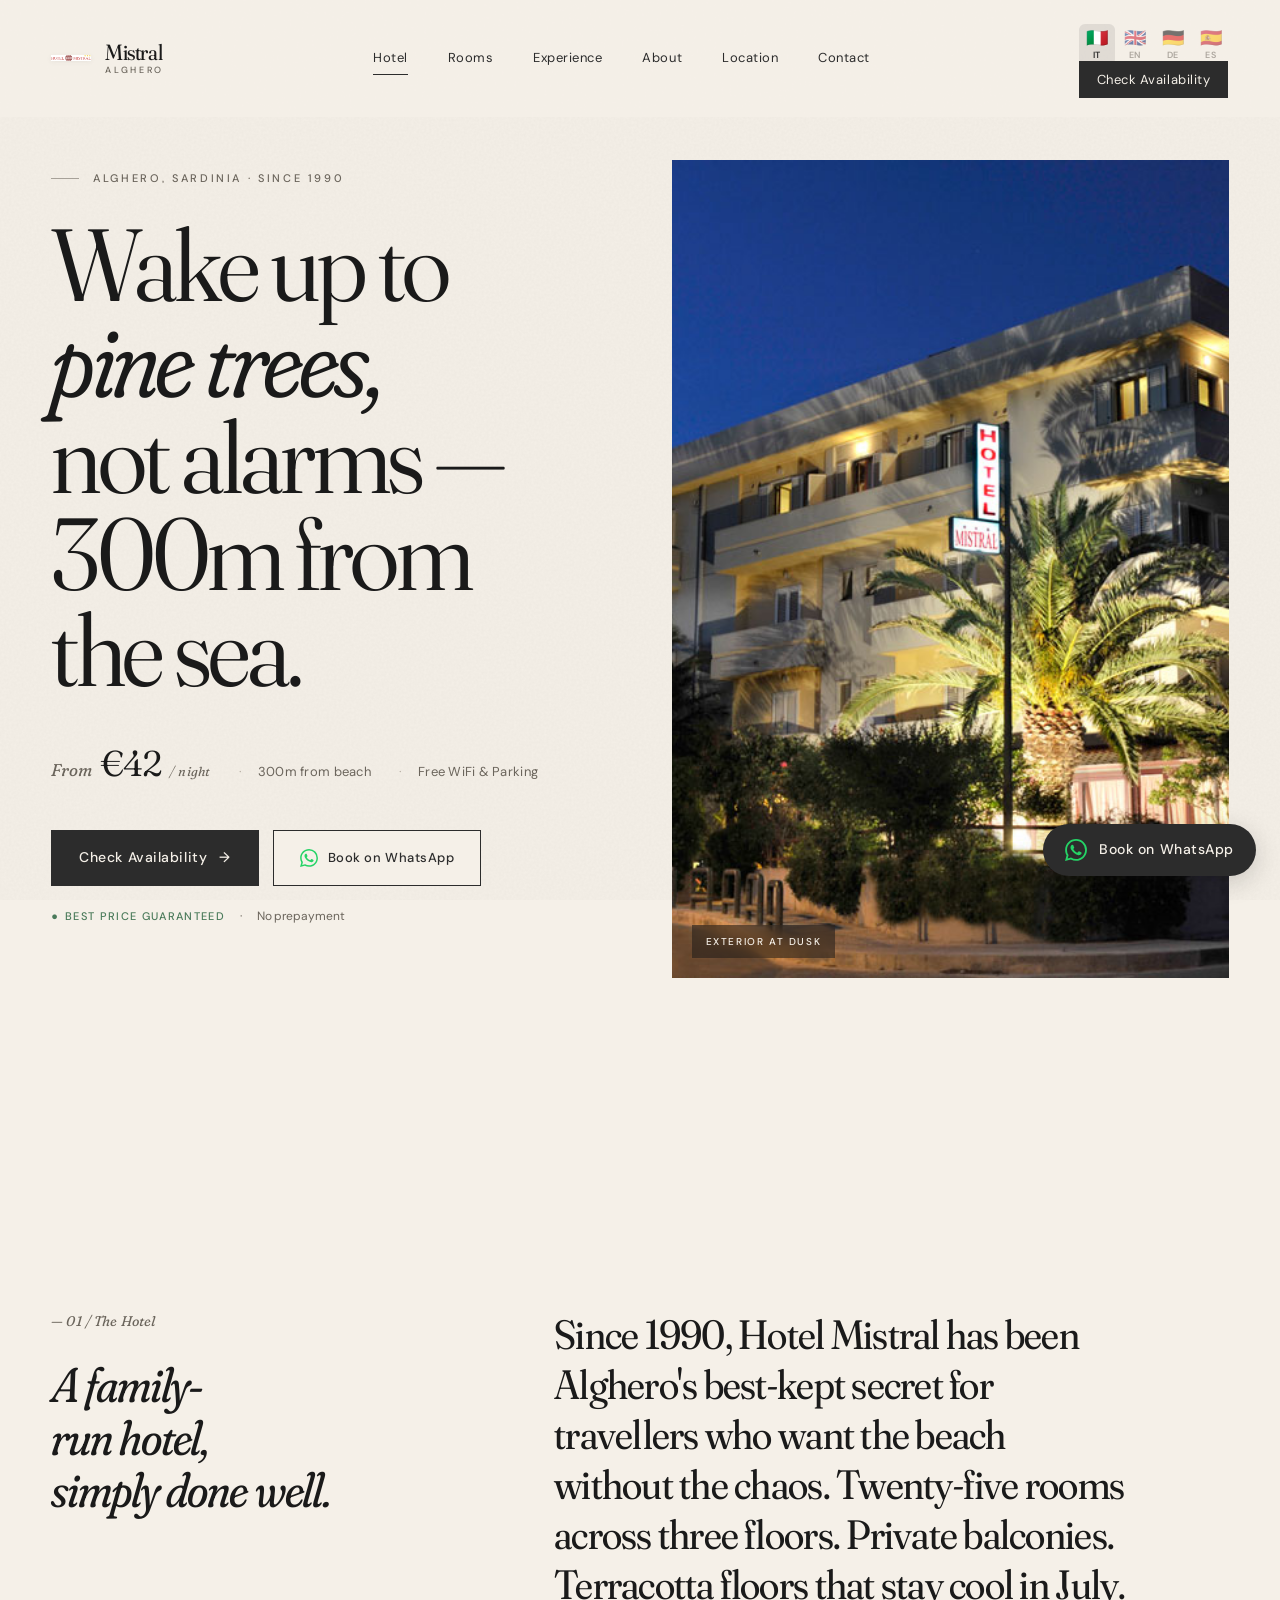
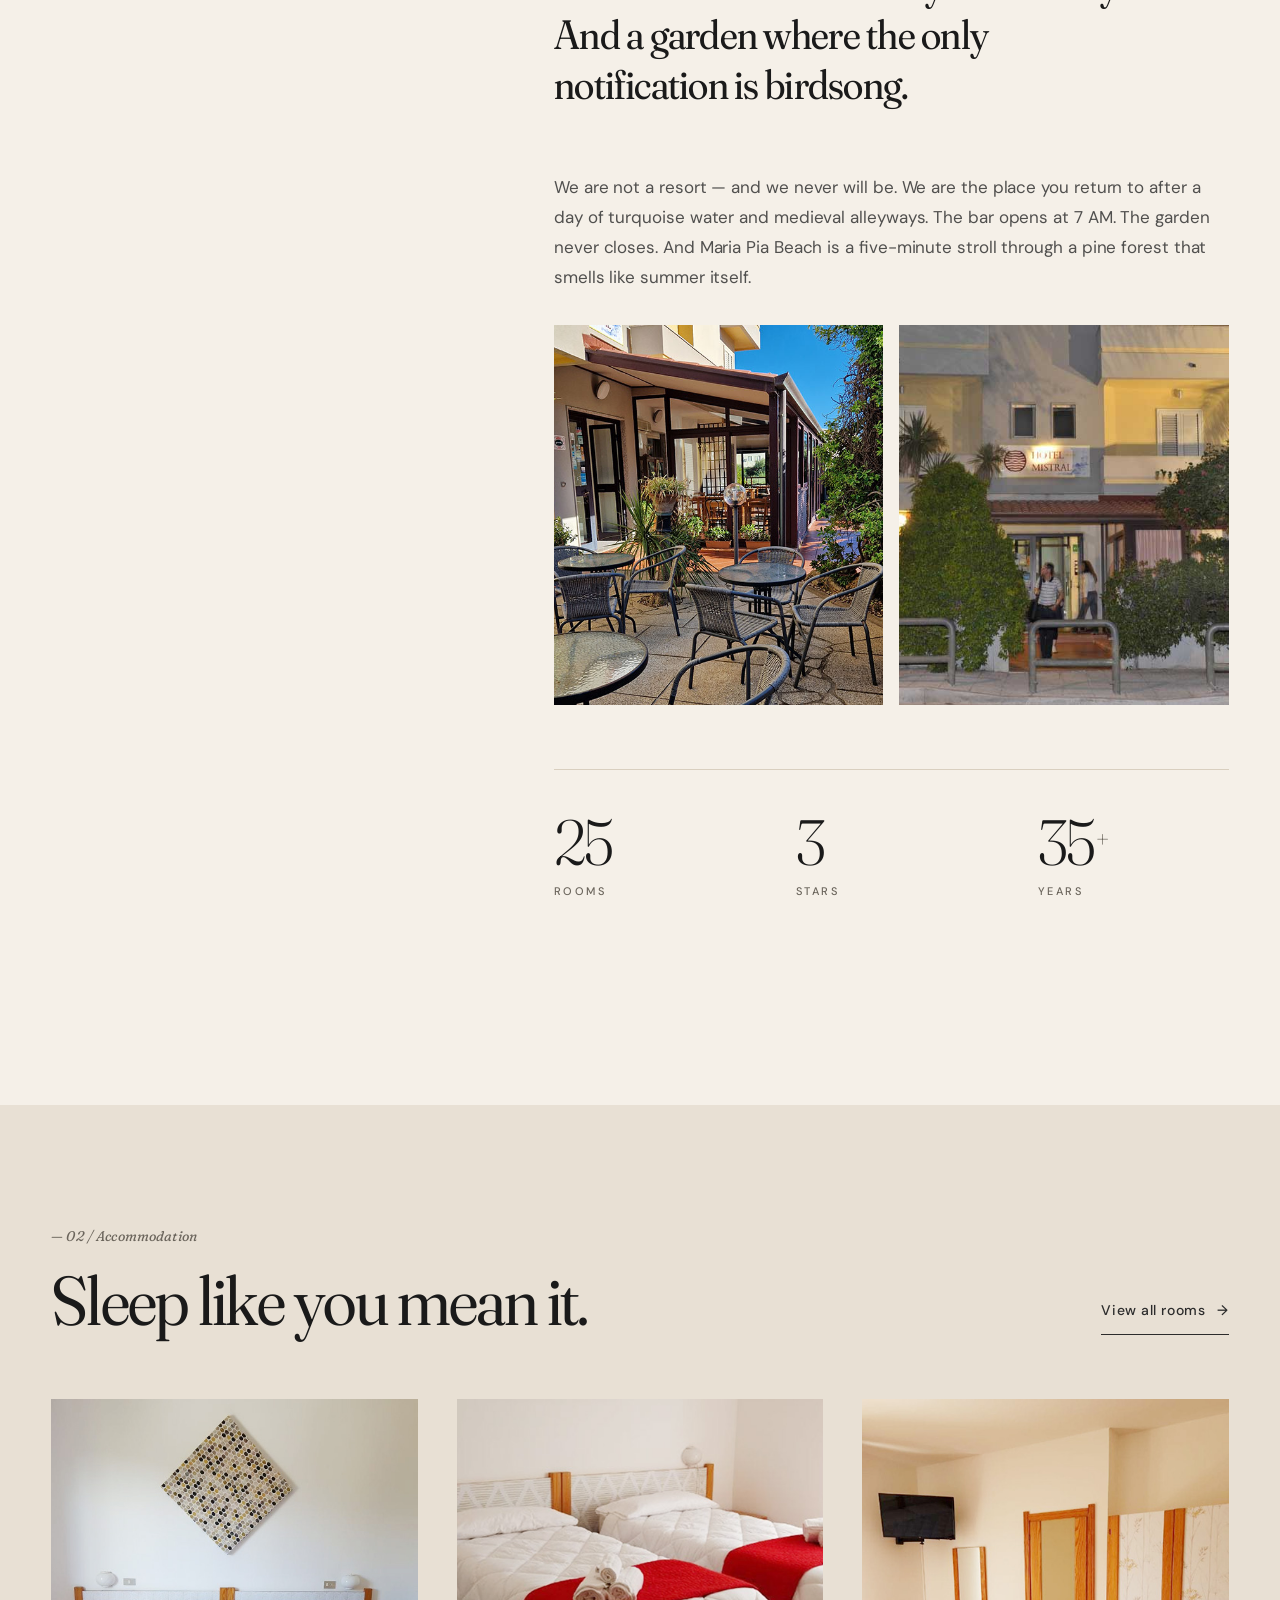
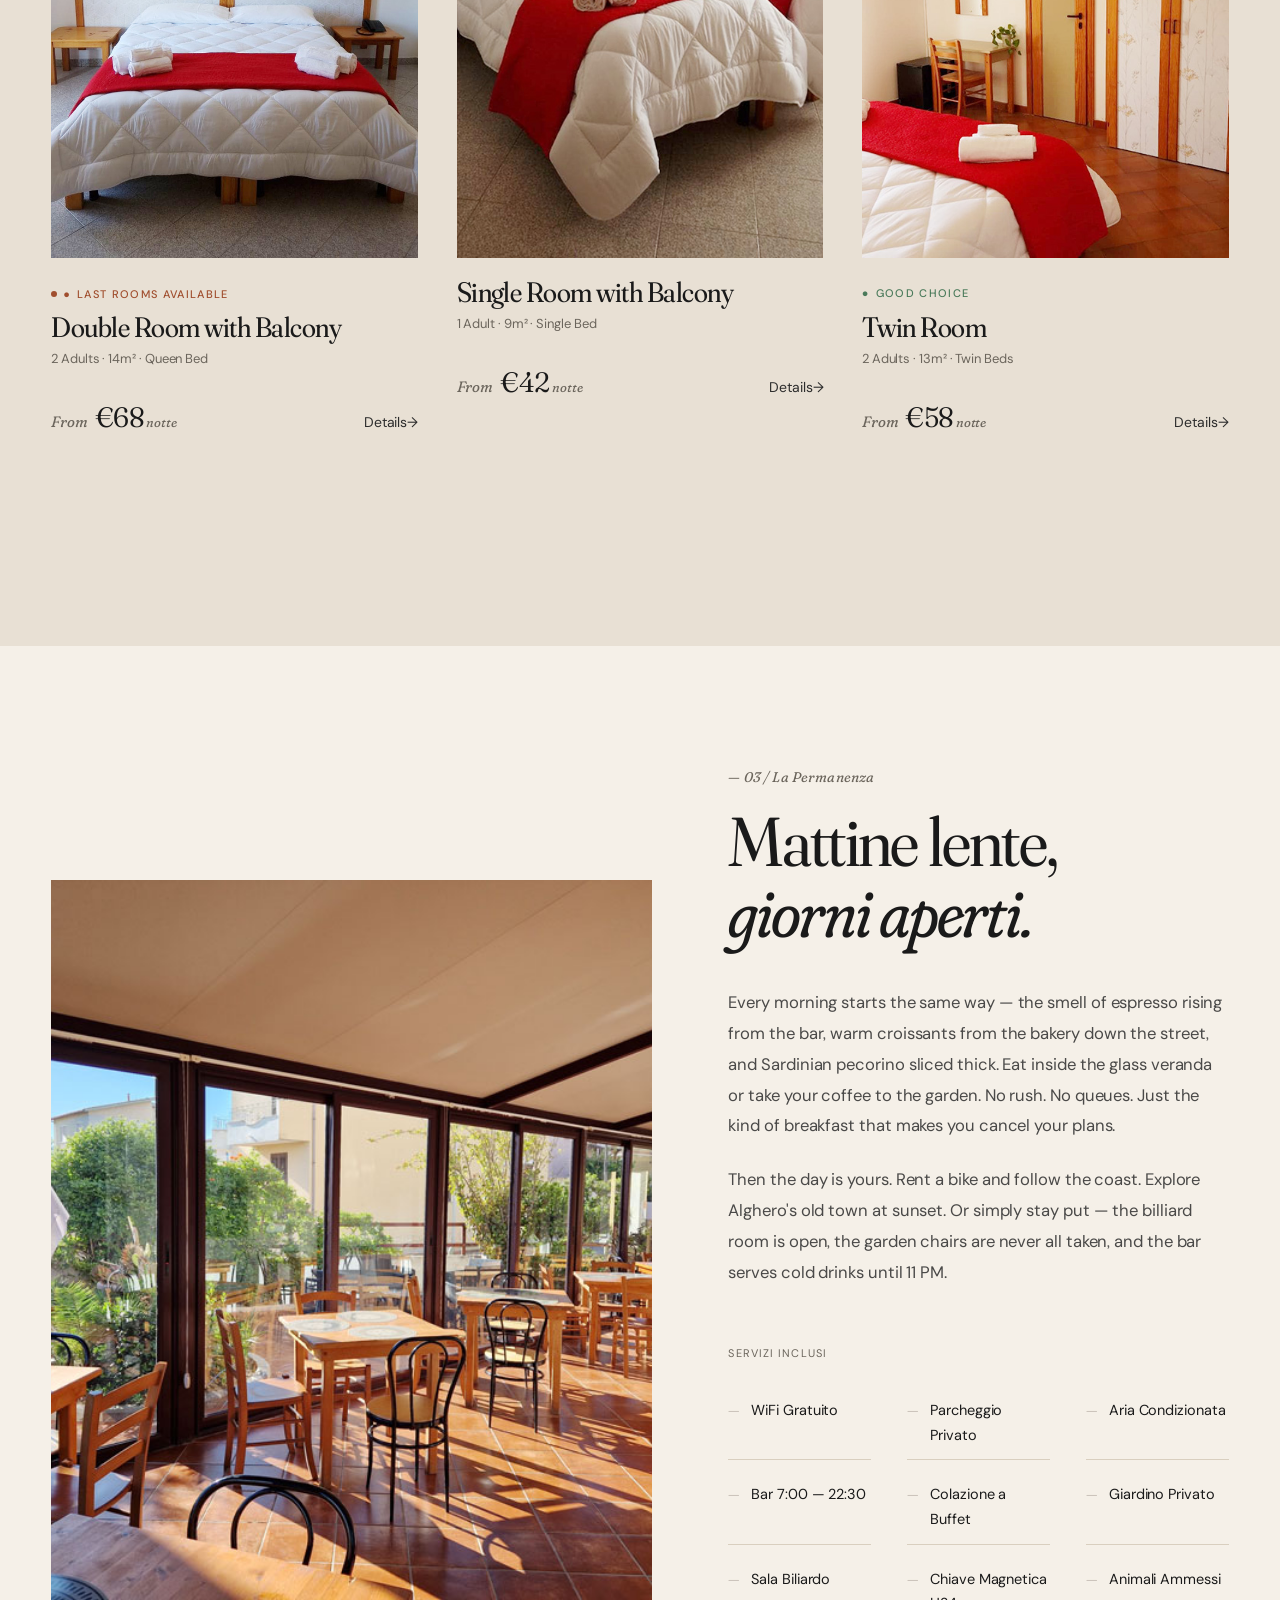
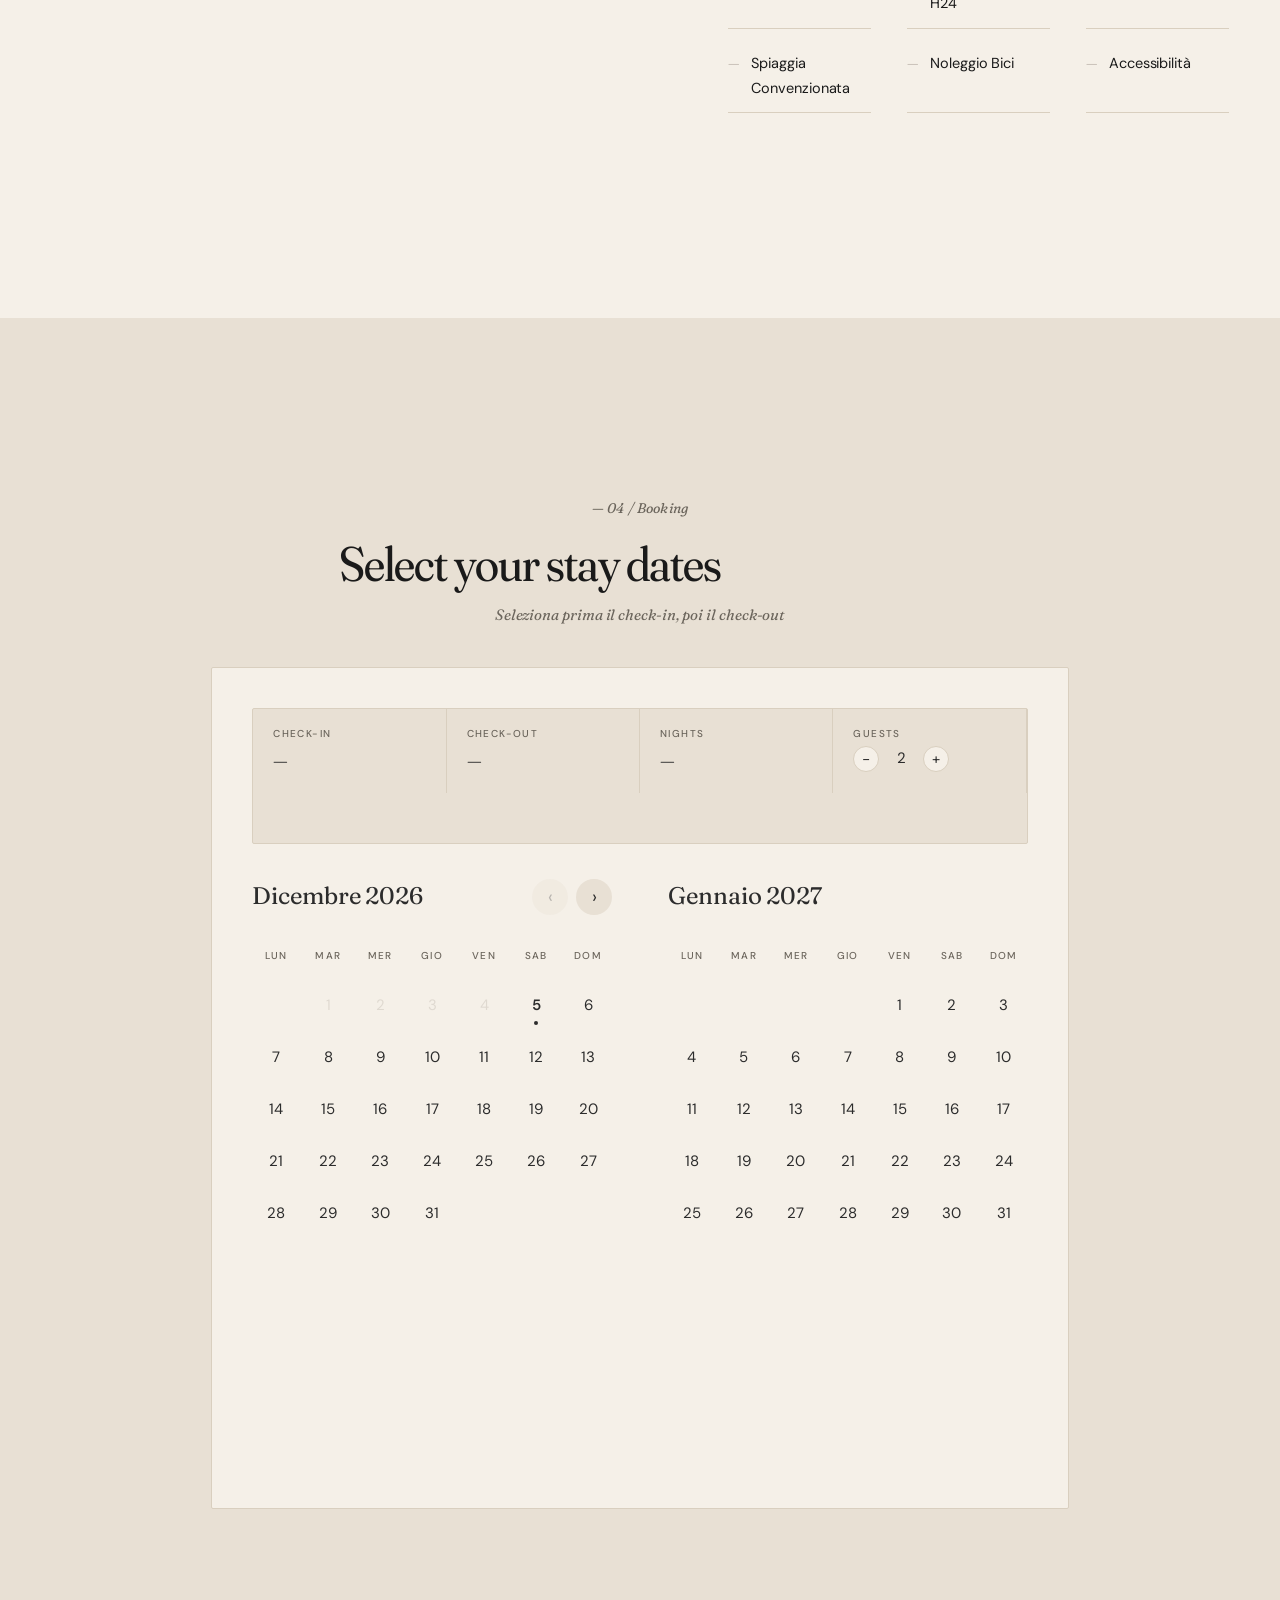
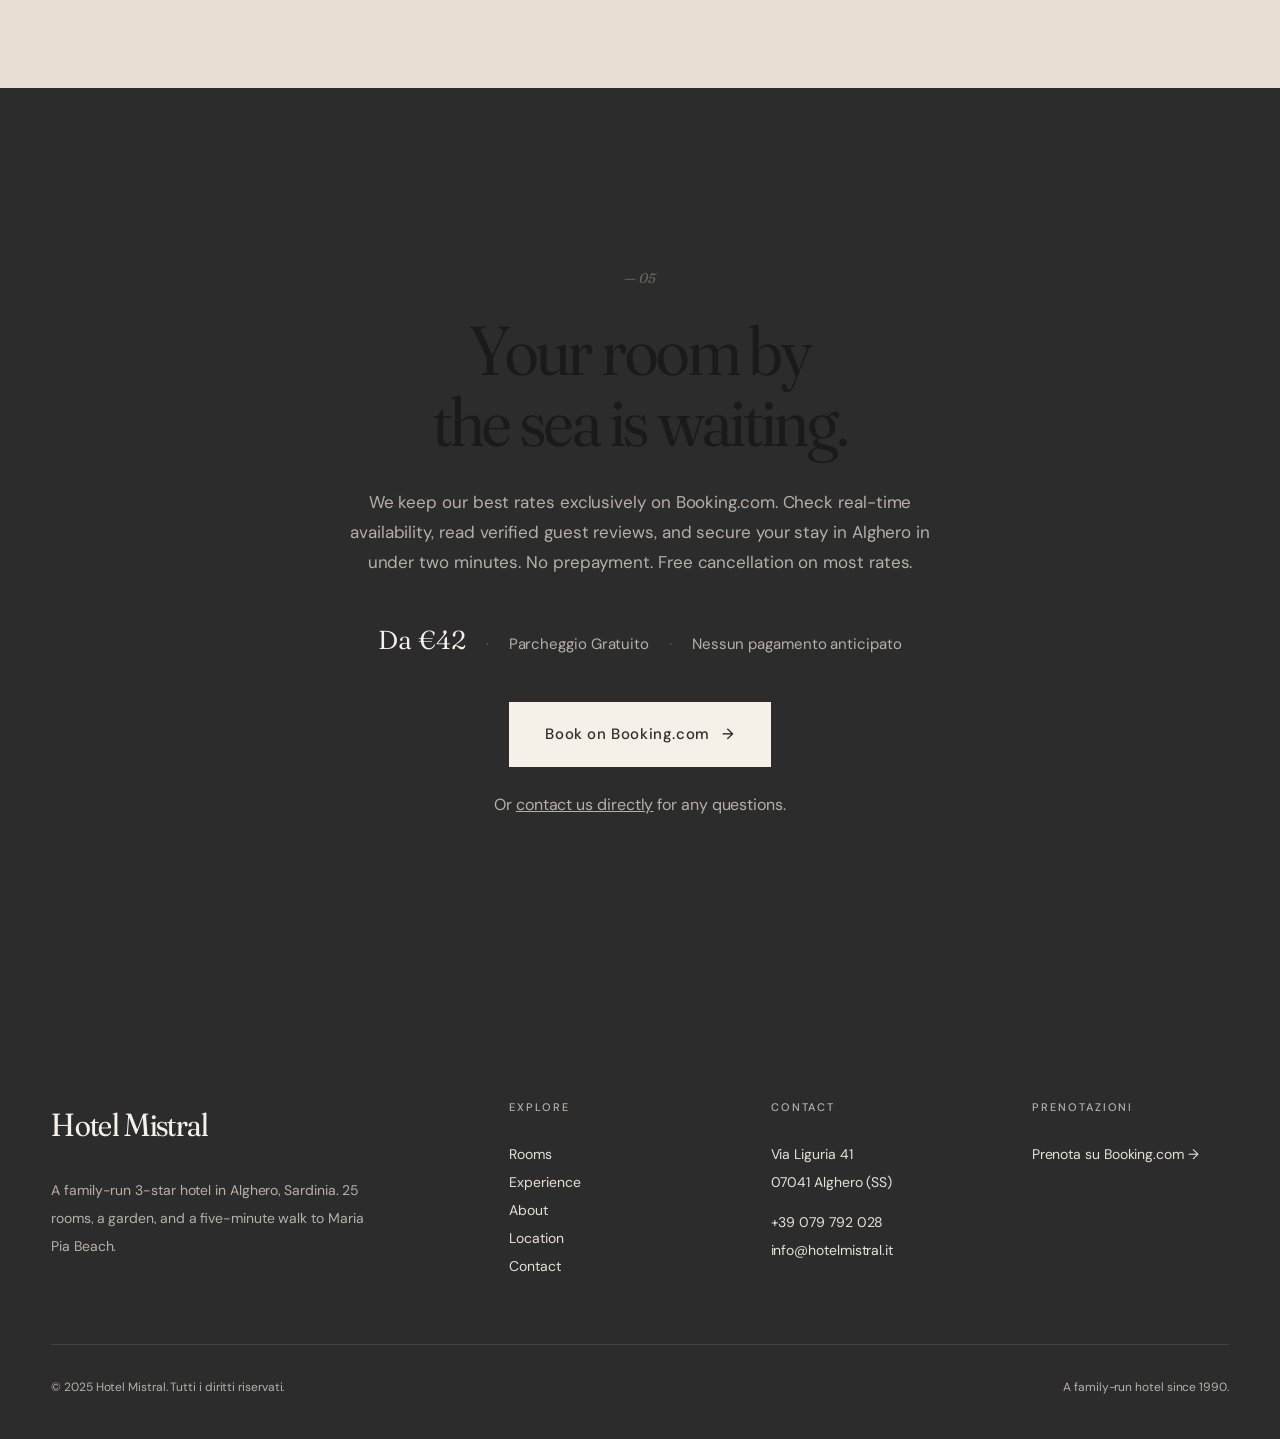
==== commit 1a1dfc52: "feat: integrate authentic content scraped from hotelmistral.it Scraped all 9 pages (IT+EN) from the " ====
--- a/index.html
+++ b/index.html
@@ -6,6 +6,8 @@
   <title data-i18n="meta.site_name">Hotel Mistral — A Quiet Corner of Alghero</title>
   <meta name="description" data-i18n="meta.home_desc" content="Hotel Mistral is a family-run 3-star hotel in Alghero, Sardinia. 25 rooms, garden, breakfast veranda, and a five-minute walk to Maria Pia Beach."/>
   
+  <link rel="icon" type="image/png" sizes="196x196" href="images/favicon-196x196.png"/>
+  <link rel="apple-touch-icon" sizes="152x152" href="images/apple-touch-icon-152x152.png"/>
   <link rel="preconnect" href="https://fonts.googleapis.com">
   <link rel="preconnect" href="https://fonts.gstatic.com" crossorigin>
   <link href="https://fonts.googleapis.com/css2?family=Fraunces:ital,opsz,wght,SOFT@0,9..144,300..700,30..100;1,9..144,300..700,30..100&family=DM+Sans:ital,opsz,wght@0,9..40,300..700;1,9..40,300..700&display=swap" rel="stylesheet"/>
@@ -16,9 +18,12 @@
 
   <!-- Nav -->
   <nav class="nav" id="main-nav">
-    <a href="index.html" class="nav-brand" data-i18n="location.address_name">
-      Mistral
-      <small>Alghero</small>
+    <a href="index.html" class="nav-brand" aria-label="Hotel Mistral Alghero">
+      <img src="images/logo.png" alt="" class="nav-logo" width="40" height="40"/>
+      <span class="nav-brand-text">
+        <span class="nav-brand-name">Mistral</span>
+        <small>Alghero</small>
+      </span>
     </a>
     <div class="nav-links hidden-mobile">
       <a href="index.html" class="active" data-i18n="nav.home">Hotel</a>
@@ -75,7 +80,7 @@
           <div class="hero-meta">
             <span class="price-line">
               <span class="price-from" data-i18n="home.hero_starting_from">From</span>
-              <span class="price-num">€65</span>
+              <span class="price-num">€42</span>
               <span class="price-night" data-i18n="home.hero_price">/ night</span>
             </span>
             <span data-i18n="home.hero_beach_distance">300m from beach</span>
@@ -96,7 +101,7 @@
         </div>
 
         <div class="hero-image reveal reveal-delay-1">
-          <img src="images/111886637.jpg" alt="Hotel Mistral exterior" style="width:100%;height:100%;object-fit:cover" />
+          <img src="images/hotel-exterior-night.jpg" alt="Hotel Mistral, ingresso al tramonto" style="width:100%;height:100%;object-fit:cover" />
           <div class="hero-caption" data-i18n="home.hero_caption">Exterior at dusk</div>
         </div>
       </div>
@@ -122,8 +127,8 @@
           </p>
           
           <div style="margin-top:32px;display:grid;grid-template-columns:1fr 1fr;gap:16px">
-            <img src="images/554112384.jpg" alt="Hotel Mistral terrace" style="width:100%;height:380px;object-fit:cover" />
-            <img src="images/554113139.jpg" alt="Hotel Mistral front patio" style="width:100%;height:380px;object-fit:cover" />
+            <img src="images/hotel-garden.jpg" alt="Il giardino dell'Hotel Mistral" style="width:100%;height:380px;object-fit:cover" />
+            <img src="images/hotel-entrance.jpg" alt="L'ingresso dell'Hotel Mistral" style="width:100%;height:380px;object-fit:cover" />
           </div>
 
           <div class="stats-strip">
@@ -153,7 +158,7 @@
         <!-- Room 1 -->
         <a class="room-card reveal" href="rooms.html#double">
           <div class="img-wrap">
-            <img src="images/861583205.jpg" alt="Double Room" style="width:100%;height:100%;object-fit:cover" />
+            <img src="images/room-double-01.jpg" alt="Camera matrimoniale con balcone" style="width:100%;height:100%;object-fit:cover" />
           </div>
           <div style="margin-bottom:8px">
             <span class="tag-scarce">● <span data-i18n="home.room_badge_last">Last rooms available</span></span>
@@ -165,7 +170,7 @@
             <span data-i18n="home.room_adults_2">2 Adults</span> · 14m² · <span data-i18n="home.room_bed_queen">Queen Bed</span>
           </div>
           <div style="display:flex;justify-content:space-between;align-items:baseline;margin-top:16px">
-            <div class="from"><span data-i18n="home.room_from">From</span> <b>€85</b> <span style="font-size:13px;color:var(--grigio)" data-i18n="calendar.nights_singular">notte</span></div>
+            <div class="from"><span data-i18n="home.room_from">From</span> <b>€68</b> <span style="font-size:13px;color:var(--grigio)" data-i18n="calendar.nights_singular">notte</span></div>
             <span class="btn-arrow" style="font-size:14px" data-i18n="home.room_view_cta">Details</span>
           </div>
         </a>
@@ -173,7 +178,7 @@
         <!-- Room 2 -->
         <a class="room-card reveal reveal-delay-1" href="rooms.html#single">
           <div class="img-wrap">
-            <img src="images/861584336.jpg" alt="Single Room" style="width:100%;height:100%;object-fit:cover" />
+            <img src="images/room-twin-01.jpg" alt="Camera doppia con due letti singoli" style="width:100%;height:100%;object-fit:cover" />
           </div>
           <div class="meta-line">
             <h3 class="serif" data-i18n="home.room_single_name">Single Room with Balcony</h3>
@@ -182,7 +187,7 @@
             <span data-i18n="home.room_adults_1">1 Adult</span> · 9m² · <span data-i18n="home.room_bed_single">Single Bed</span>
           </div>
           <div style="display:flex;justify-content:space-between;align-items:baseline;margin-top:16px">
-            <div class="from"><span data-i18n="home.room_from">From</span> <b>€65</b> <span style="font-size:13px;color:var(--grigio)" data-i18n="calendar.nights_singular">notte</span></div>
+            <div class="from"><span data-i18n="home.room_from">From</span> <b>€42</b> <span style="font-size:13px;color:var(--grigio)" data-i18n="calendar.nights_singular">notte</span></div>
             <span class="btn-arrow" style="font-size:14px" data-i18n="home.room_view_cta">Details</span>
           </div>
         </a>
@@ -190,7 +195,7 @@
         <!-- Room 3 -->
         <a class="room-card reveal reveal-delay-2" href="rooms.html#twin">
           <div class="img-wrap">
-            <img src="images/861583258.jpg" alt="Twin Room" style="width:100%;height:100%;object-fit:cover" />
+            <img src="images/room-double-02.jpg" alt="Camera matrimoniale - dettaglio" style="width:100%;height:100%;object-fit:cover" />
           </div>
           <div style="margin-bottom:8px">
             <span class="tag-good">● <span data-i18n="home.room_badge_good">Good choice</span></span>
@@ -202,7 +207,7 @@
             <span data-i18n="home.room_adults_2">2 Adults</span> · 13m² · <span data-i18n="home.room_beds_twin">Twin Beds</span>
           </div>
           <div style="display:flex;justify-content:space-between;align-items:baseline;margin-top:16px">
-            <div class="from"><span data-i18n="home.room_from">From</span> <b>€80</b> <span style="font-size:13px;color:var(--grigio)" data-i18n="calendar.nights_singular">notte</span></div>
+            <div class="from"><span data-i18n="home.room_from">From</span> <b>€58</b> <span style="font-size:13px;color:var(--grigio)" data-i18n="calendar.nights_singular">notte</span></div>
             <span class="btn-arrow" style="font-size:14px" data-i18n="home.room_view_cta">Details</span>
           </div>
         </a>
@@ -215,7 +220,7 @@
     <div class="container">
       <div class="exp-grid">
         <div class="exp-image reveal">
-          <img src="images/565534690.jpg" alt="Breakfast pastries" style="width:100%;height:100%;object-fit:cover" />
+          <img src="images/hotel-breakfast.jpg" alt="Sala colazioni con veranda vetrata" style="width:100%;height:100%;object-fit:cover" />
         </div>
         <div class="exp-text reveal reveal-delay-1">
           <div class="section-num">— 03 / <span data-i18n="home.experience_label">La Permanenza</span></div>
@@ -229,23 +234,21 @@
             Then the day is yours. Rent a bike and follow the coast. Explore Alghero's old town at sunset. Or simply stay put — the billiard room is open, the garden chairs are never all taken, and the bar serves cold drinks until 11 PM.
           </p>
 
-          <div style="margin-top:48px">
-            <div class="tiny muted" style="margin-bottom:20px" data-i18n="home.exp_services">Servizi Inclusi</div>
-            <div style="display:grid;grid-template-columns:1fr 1fr;gap:12px 32px">
-              
-              <div style="display:flex;justify-content:space-between;align-items:baseline;padding-bottom:8px;border-bottom:1px solid var(--beige-scuro)">
-                <span style="font-size:14px" data-i18n="home.srv_wifi">Free WiFi</span>
-              </div>
-              <div style="display:flex;justify-content:space-between;align-items:baseline;padding-bottom:8px;border-bottom:1px solid var(--beige-scuro)">
-                <span style="font-size:14px" data-i18n="home.srv_parking">Private Parking</span>
-              </div>
-              <div style="display:flex;justify-content:space-between;align-items:baseline;padding-bottom:8px;border-bottom:1px solid var(--beige-scuro)">
-                <span style="font-size:14px" data-i18n="home.srv_ac">Air Conditioning</span>
-              </div>
-              <div style="display:flex;justify-content:space-between;align-items:baseline;padding-bottom:8px;border-bottom:1px solid var(--beige-scuro)">
-                <span style="font-size:14px" data-i18n="home.srv_bar">Bar (7am-11pm)</span>
-              </div>
-
+          <div style="margin-top:56px">
+            <div class="tiny muted" style="margin-bottom:24px" data-i18n="home.exp_services">Servizi Inclusi</div>
+            <div class="services-grid">
+              <div class="srv-item"><span data-i18n="home.srv_wifi">WiFi Gratuito</span></div>
+              <div class="srv-item"><span data-i18n="home.srv_parking">Parcheggio Privato</span></div>
+              <div class="srv-item"><span data-i18n="home.srv_ac">Aria Condizionata</span></div>
+              <div class="srv-item"><span data-i18n="home.srv_bar">Bar 7:00 — 22:30</span></div>
+              <div class="srv-item"><span data-i18n="home.srv_breakfast">Colazione a Buffet</span></div>
+              <div class="srv-item"><span data-i18n="home.srv_garden">Giardino Privato</span></div>
+              <div class="srv-item"><span data-i18n="home.srv_billiard">Sala Biliardo</span></div>
+              <div class="srv-item"><span data-i18n="home.srv_key">Chiave Magnetica H24</span></div>
+              <div class="srv-item"><span data-i18n="home.srv_pets">Animali Ammessi</span></div>
+              <div class="srv-item"><span data-i18n="home.srv_beach">Spiaggia Convenzionata</span></div>
+              <div class="srv-item"><span data-i18n="home.srv_bike">Noleggio Bici</span></div>
+              <div class="srv-item"><span data-i18n="home.srv_accessibility">Accessibilità</span></div>
             </div>
           </div>
         </div>
@@ -323,7 +326,7 @@
       </p>
 
       <div class="meta" style="color:var(--grigio-chiaro);border-color:var(--grigio);margin-top:40px;font-size:15px">
-        <b style="font-family:var(--serif);font-size:26px;color:var(--bianco)" data-i18n="home.cta_from_price">Da €65</b>
+        <b style="font-family:var(--serif);font-size:26px;color:var(--bianco);font-weight:350" data-i18n="home.cta_from_price">Da €42</b>
         <span style="margin:0 16px;opacity:0.4">·</span>
         <span data-i18n="home.cta_free_parking">Parcheggio Gratuito</span>
         <span style="margin:0 16px;opacity:0.4">·</span>
--- a/css/styles.css
+++ b/css/styles.css
@@ -586,6 +586,27 @@
   padding-top: 40px;
   border-top: 1px solid var(--beige-scuro);
 }
+.services-grid {
+  display: grid;
+  grid-template-columns: 1fr 1fr;
+  gap: 10px 36px;
+}
+@media (min-width: 1024px) { .services-grid { grid-template-columns: 1fr 1fr 1fr; } }
+.srv-item {
+  display: flex;
+  align-items: baseline;
+  gap: 12px;
+  padding: 12px 0;
+  border-bottom: 1px solid var(--beige-scuro);
+  font-size: 14.5px;
+  color: var(--inchiostro);
+}
+.srv-item::before {
+  content: "—";
+  color: var(--grigio-chiaro);
+  font-family: var(--serif);
+  font-size: 14px;
+}
 .stat { display: flex; flex-direction: column; gap: 8px; }
 .stat-num {
   font-family: var(--serif);
@@ -655,24 +676,46 @@
   border-bottom-color: var(--beige-scuro);
 }
 .nav-brand {
-  font-family: var(--serif);
-  font-size: 26px;
+  display: flex;
+  align-items: center;
+  gap: 14px;
+  color: var(--inchiostro);
+  text-decoration: none;
+}
+.nav-logo {
+  width: 40px;
+  height: 40px;
+  object-fit: contain;
+  display: block;
+  flex-shrink: 0;
+  filter: drop-shadow(0 1px 2px rgba(26,26,26,0.06));
+  transition: transform 280ms cubic-bezier(0.16, 1, 0.3, 1);
+}
+.nav-brand:hover .nav-logo { transform: scale(1.04); }
+.nav-brand-text {
+  display: flex;
+  flex-direction: column;
+  line-height: 1;
+  gap: 3px;
+}
+.nav-brand-name {
+  font-family: var(--serif);
+  font-size: 22px;
   letter-spacing: -0.02em;
-  display: flex;
-  align-items: baseline;
-  gap: 10px;
   font-weight: 400;
   font-variation-settings: "opsz" 96, "SOFT" 50;
   color: var(--inchiostro);
 }
 .nav-brand small {
-  font-size: 10px;
-  letter-spacing: 0.24em;
+  font-size: 9px;
+  letter-spacing: 0.3em;
   text-transform: uppercase;
   color: var(--grigio);
   font-family: var(--sans);
   font-weight: 500;
 }
+.nav.scrolled .nav-logo { width: 34px; height: 34px; }
+.nav.scrolled .nav-brand-name { font-size: 20px; }
 .nav-links { display: flex; gap: 40px; font-size: 13px; letter-spacing: 0.04em; }
 .nav-links a {
   color: var(--antracite);
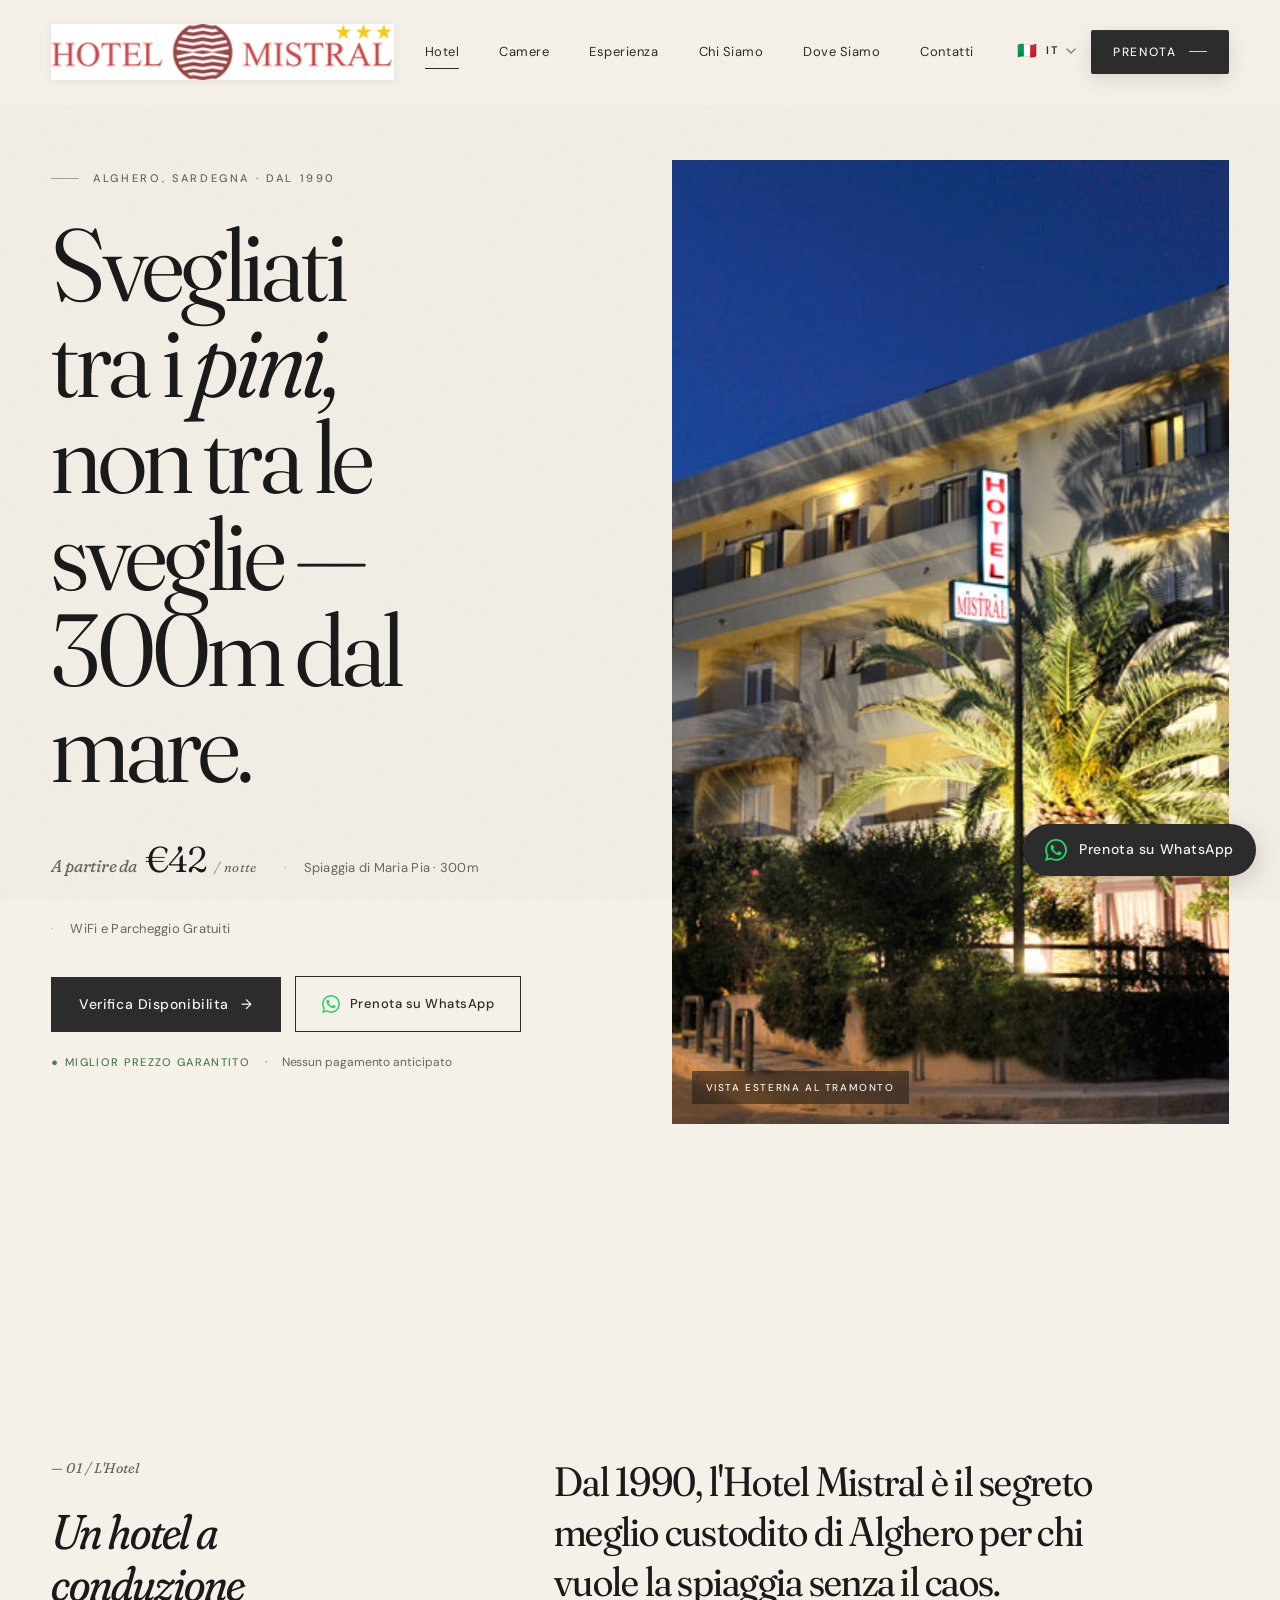
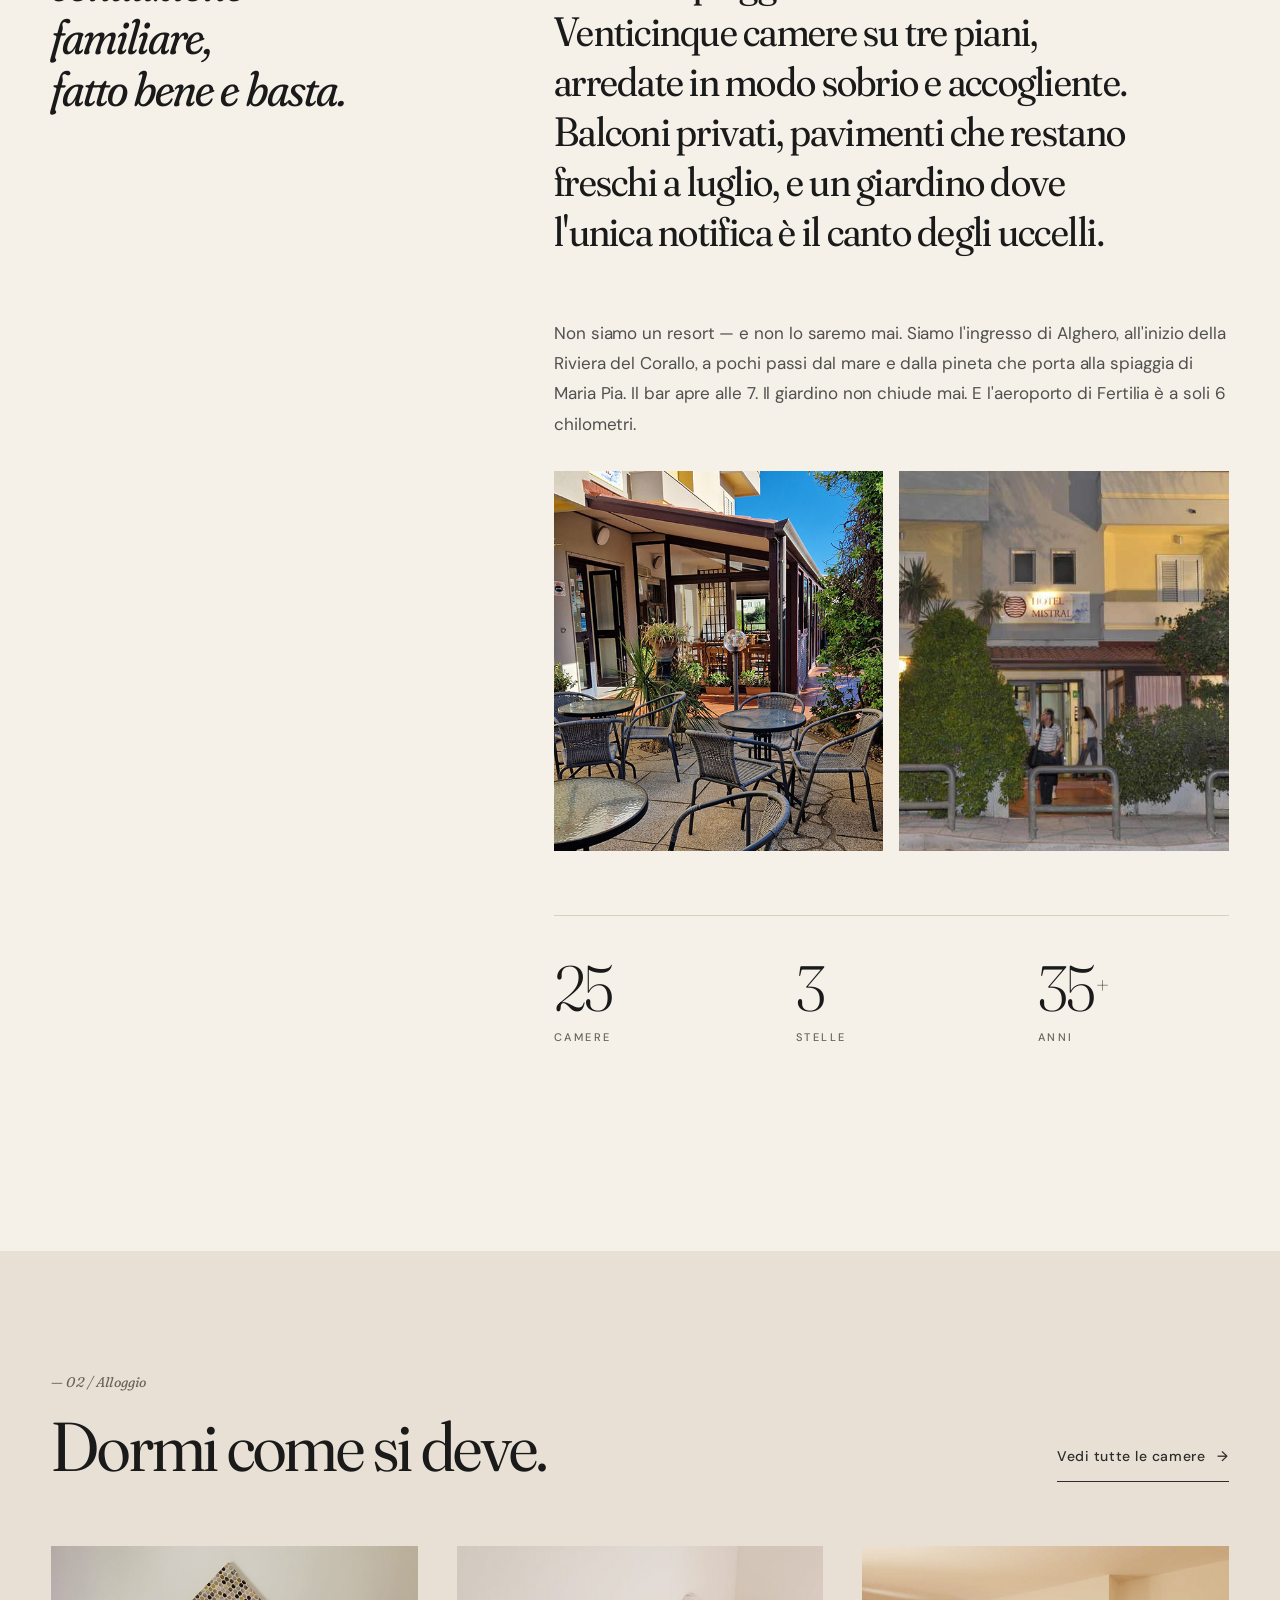
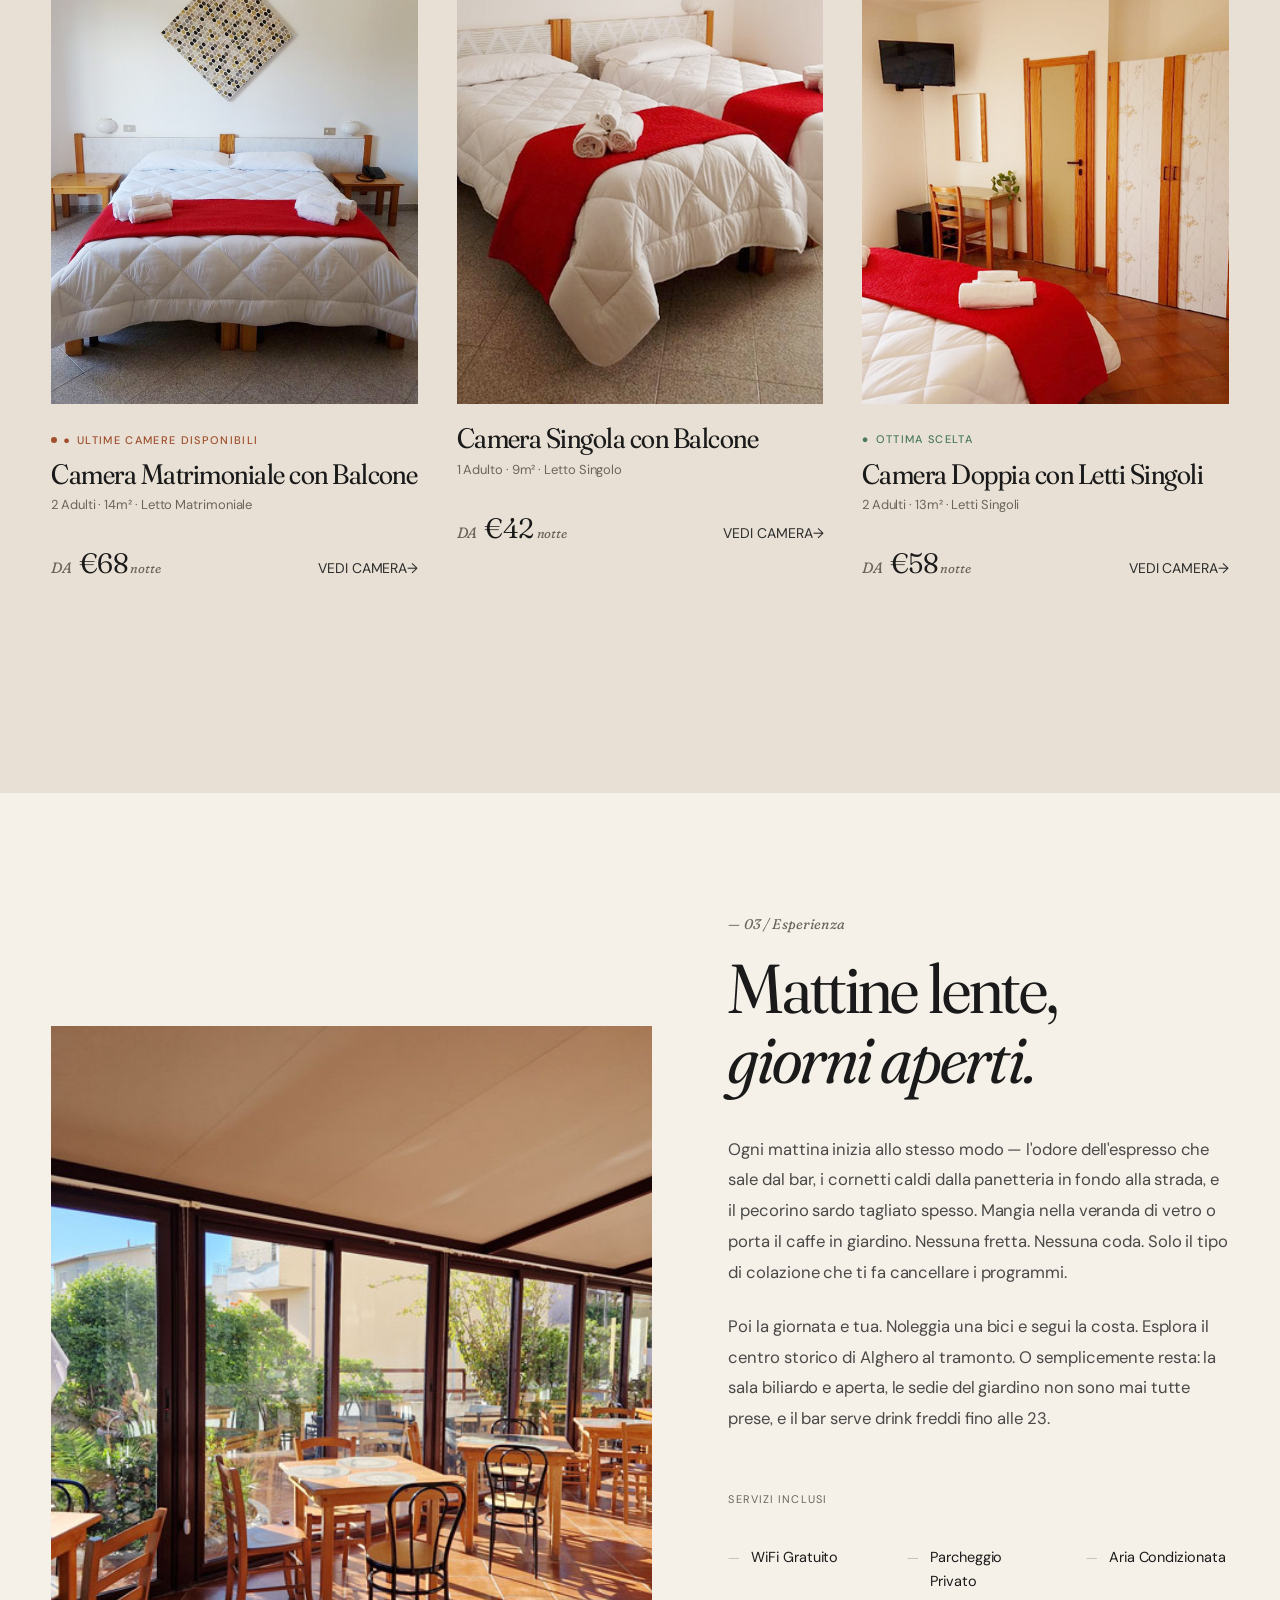
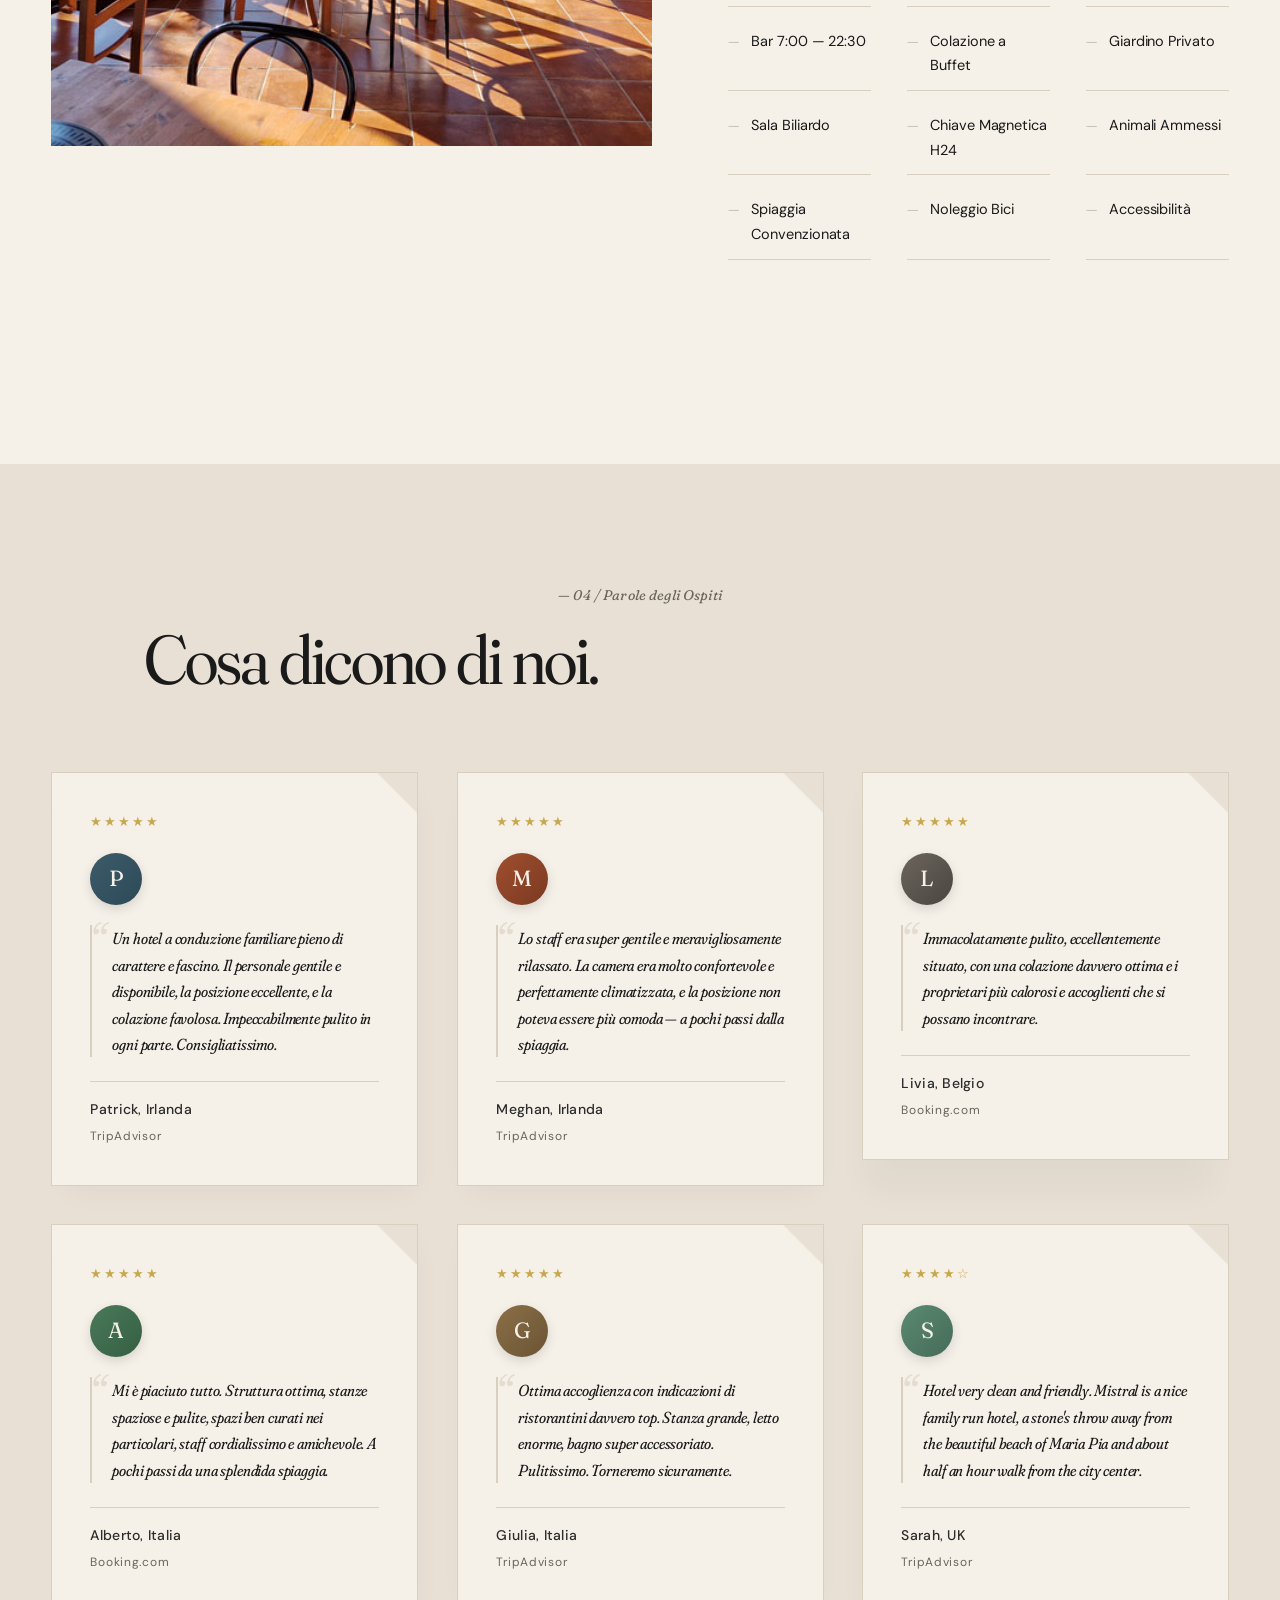
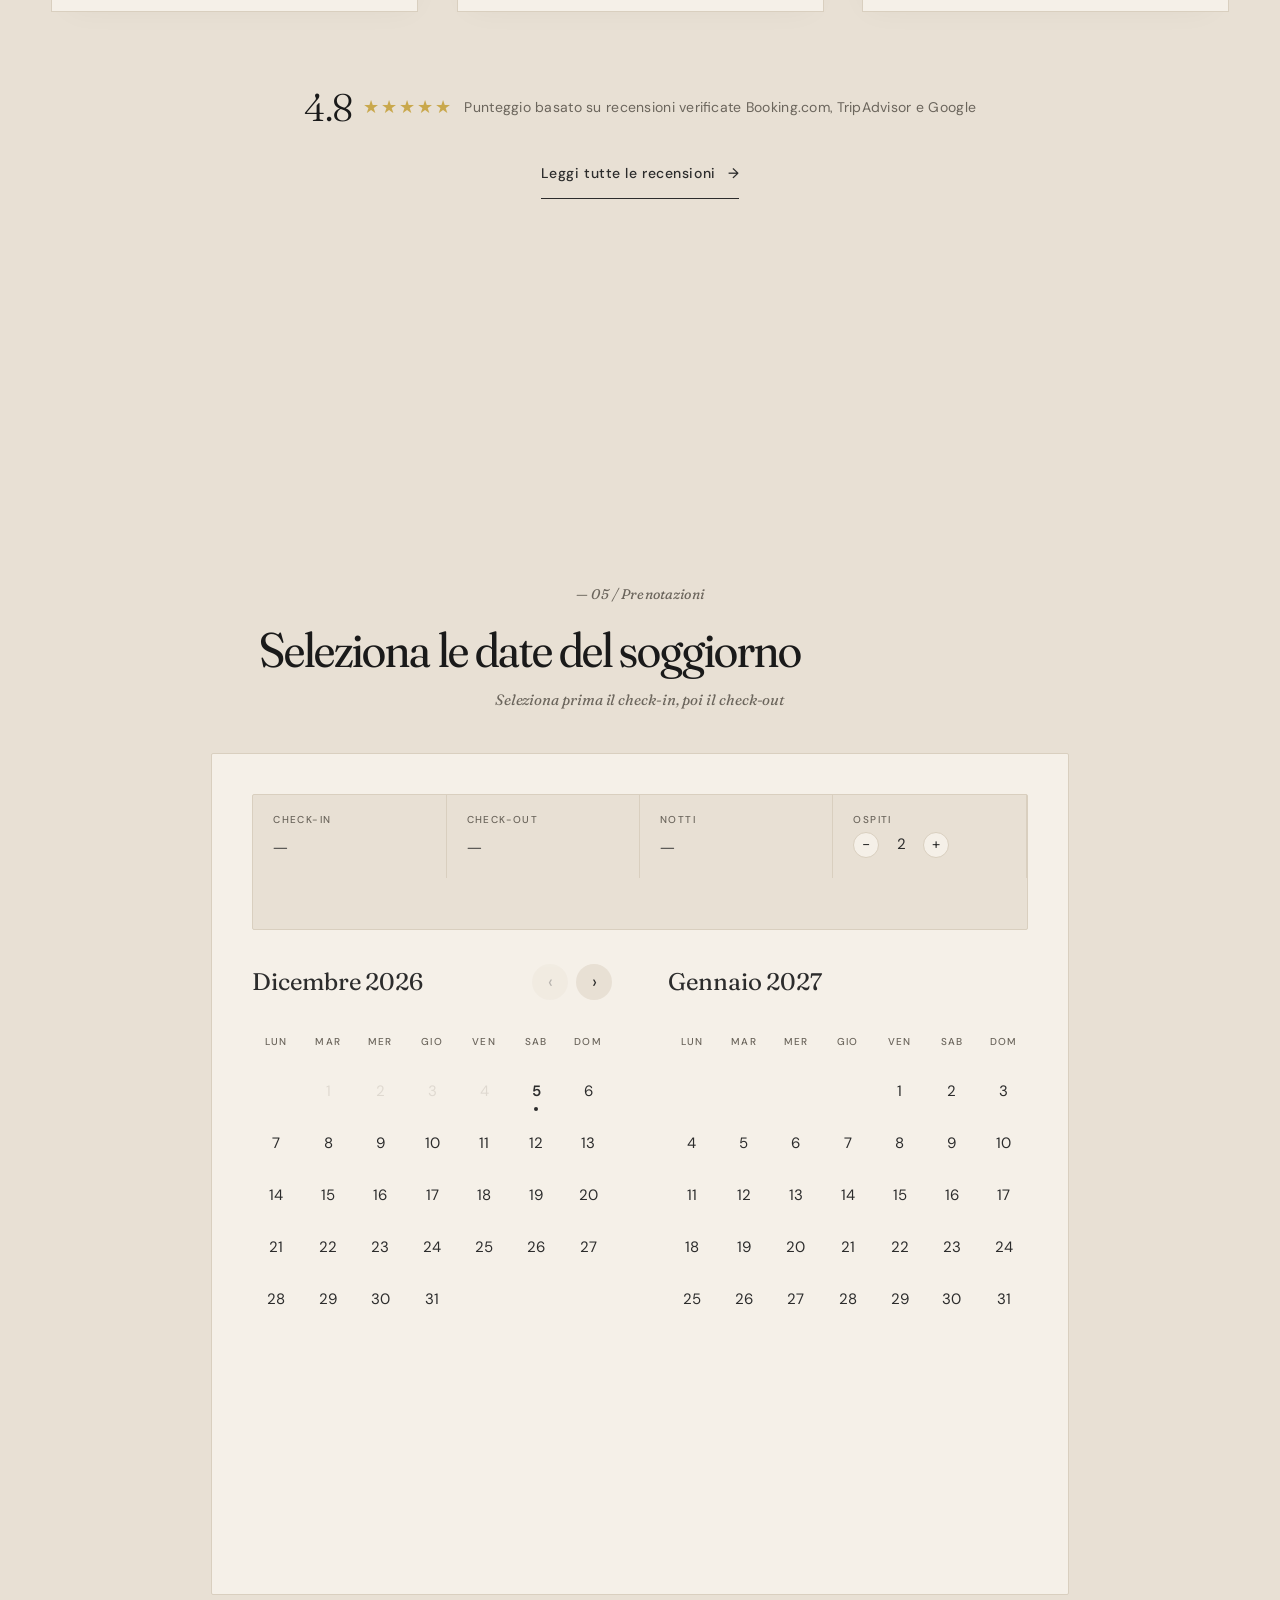
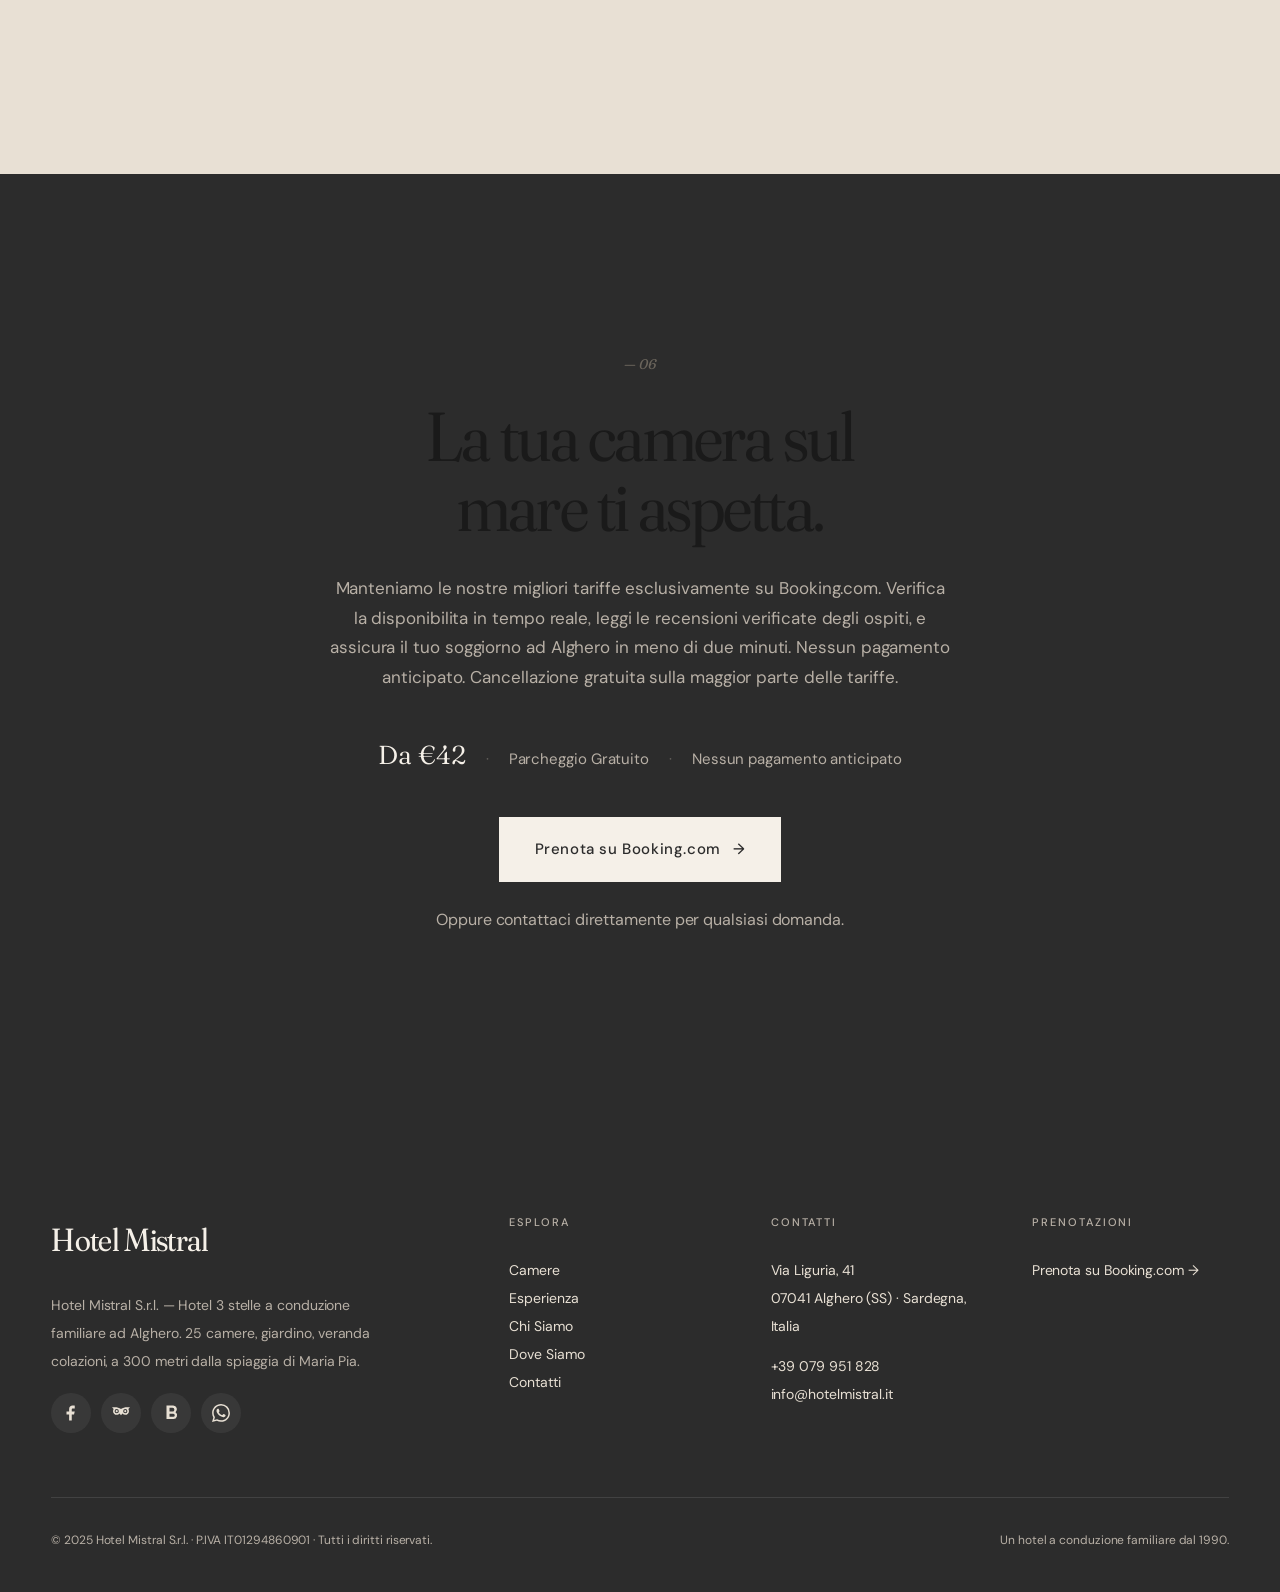
==== commit e5d31b15: "fix: mobile menu, full i18n coverage, premium nav, larger logo - Fix mobile hamburger: .page transfo" ====
--- a/index.html
+++ b/index.html
@@ -11,7 +11,7 @@
   <link rel="preconnect" href="https://fonts.googleapis.com">
   <link rel="preconnect" href="https://fonts.gstatic.com" crossorigin>
   <link href="https://fonts.googleapis.com/css2?family=Fraunces:ital,opsz,wght,SOFT@0,9..144,300..700,30..100;1,9..144,300..700,30..100&family=DM+Sans:ital,opsz,wght@0,9..40,300..700;1,9..40,300..700&display=swap" rel="stylesheet"/>
-  <link href="css/styles.css" rel="stylesheet"/>
+  <link href="css/styles.css?v=8" rel="stylesheet"/>
 </head>
 <body data-page="home">
   <div class="page">
@@ -34,13 +34,20 @@
       <a href="contact.html" data-i18n="nav.contact">Contact</a>
     </div>
     <div class="nav-actions">
-      <div class="lang-switcher hidden-mobile" aria-label="Seleziona lingua">
-        <button class="lang-btn active" data-lang="it" onclick="setLanguage('it')" title="Italiano"><span class="lang-flag">🇮🇹</span><span class="lang-code">IT</span></button>
-        <button class="lang-btn" data-lang="en" onclick="setLanguage('en')" title="English"><span class="lang-flag">🇬🇧</span><span class="lang-code">EN</span></button>
-        <button class="lang-btn" data-lang="de" onclick="setLanguage('de')" title="Deutsch"><span class="lang-flag">🇩🇪</span><span class="lang-code">DE</span></button>
-        <button class="lang-btn" data-lang="es" onclick="setLanguage('es')" title="Español"><span class="lang-flag">🇪🇸</span><span class="lang-code">ES</span></button>
-      </div>
-      <a href="https://www.booking.com/Share-Ju31eYQ" target="_blank" class="nav-cta hidden-mobile" data-i18n="nav.book_now">Check Availability</a>
+      <div class="lang-dropdown hidden-mobile" data-lang-switcher>
+        <button class="lang-trigger" type="button" aria-haspopup="listbox" aria-expanded="false" aria-label="Seleziona lingua">
+          <span class="lang-current-flag">🇮🇹</span>
+          <span class="lang-current-code">IT</span>
+          <svg class="lang-chev" viewBox="0 0 10 6" fill="none" stroke="currentColor" stroke-width="1.5" stroke-linecap="round" aria-hidden="true"><path d="M1 1l4 4 4-4"/></svg>
+        </button>
+        <div class="lang-menu" role="listbox">
+          <button class="lang-opt active" data-lang="it" onclick="setLanguage('it')" role="option" aria-selected="true"><span class="lang-flag">🇮🇹</span><span class="lang-opt-name">Italiano</span><span class="lang-opt-check">✓</span></button>
+          <button class="lang-opt" data-lang="en" onclick="setLanguage('en')" role="option"><span class="lang-flag">🇬🇧</span><span class="lang-opt-name">English</span><span class="lang-opt-check">✓</span></button>
+          <button class="lang-opt" data-lang="de" onclick="setLanguage('de')" role="option"><span class="lang-flag">🇩🇪</span><span class="lang-opt-name">Deutsch</span><span class="lang-opt-check">✓</span></button>
+          <button class="lang-opt" data-lang="es" onclick="setLanguage('es')" role="option"><span class="lang-flag">🇪🇸</span><span class="lang-opt-name">Español</span><span class="lang-opt-check">✓</span></button>
+        </div>
+      </div>
+      <a href="https://www.booking.com/Share-Ju31eYQ" target="_blank" class="nav-cta hidden-mobile" data-i18n="nav.book_now">Prenota</a>
       <button class="menu-btn mobile-only" aria-label="Menu">
         <svg viewBox="0 0 24 24" fill="none" stroke="currentColor" stroke-width="2" stroke-linecap="round" aria-hidden="true"><line x1="3" y1="6" x2="21" y2="6"/><line x1="3" y1="12" x2="21" y2="12"/><line x1="3" y1="18" x2="21" y2="18"/></svg>
       </button>
@@ -256,11 +263,128 @@
     </div>
   </section>
 
+  <!-- TESTIMONIALS — 3D Letter Testimonials -->
+  <section class="section testimonials-3d" id="testimonials">
+    <div class="container">
+      <div class="testimonials-header reveal">
+        <div class="section-num">— 04 / <span data-i18n="home.testimonials_label">Parole degli Ospiti</span></div>
+        <h2 class="h-large serif" style="margin-top:16px;max-width:16ch" data-i18n="home.testimonials_title">Cosa dicono di noi.</h2>
+      </div>
+
+      <div class="letters-grid">
+        <!-- Letter 1 -->
+        <div class="letter-card reveal reveal-delay-1" data-tilt>
+          <div class="letter-paper">
+            <div class="letter-stamp">★★★★★</div>
+            <div class="letter-avatar" style="background: linear-gradient(135deg, #3D5A68 0%, #2C4A58 100%);">P</div>
+            <blockquote class="letter-quote" data-i18n="home.testimonial_1_text">
+              "Un hotel a conduzione familiare pieno di carattere e fascino. Il personale gentile e disponibile, la posizione eccellente, e la colazione favolosa. Impeccabilmente pulito in ogni parte. Consigliatissimo."
+            </blockquote>
+            <div class="letter-meta">
+              <span class="letter-name" data-i18n="home.testimonial_1_author">Patrick, Irlanda</span>
+              <span class="letter-source">TripAdvisor</span>
+            </div>
+          </div>
+          <div class="letter-shadow"></div>
+        </div>
+
+        <!-- Letter 2 -->
+        <div class="letter-card reveal reveal-delay-2" data-tilt>
+          <div class="letter-paper">
+            <div class="letter-stamp">★★★★★</div>
+            <div class="letter-avatar" style="background: linear-gradient(135deg, #A04E2E 0%, #7A3A22 100%);">M</div>
+            <blockquote class="letter-quote" data-i18n="home.testimonial_2_text">
+              "Lo staff era super gentile e meravigliosamente rilassato. La camera era molto confortevole e perfettamente climatizzata, e la posizione non poteva essere più comoda — a pochi passi dalla spiaggia."
+            </blockquote>
+            <div class="letter-meta">
+              <span class="letter-name" data-i18n="home.testimonial_2_author">Meghan, Irlanda</span>
+              <span class="letter-source">TripAdvisor</span>
+            </div>
+          </div>
+          <div class="letter-shadow"></div>
+        </div>
+
+        <!-- Letter 3 -->
+        <div class="letter-card reveal reveal-delay-3" data-tilt>
+          <div class="letter-paper">
+            <div class="letter-stamp">★★★★★</div>
+            <div class="letter-avatar" style="background: linear-gradient(135deg, #6B655C 0%, #4A4540 100%);">L</div>
+            <blockquote class="letter-quote" data-i18n="home.testimonial_3_text">
+              "Immacolatamente pulito, eccellentemente situato, con una colazione davvero ottima e i proprietari più calorosi e accoglienti che si possano incontrare."
+            </blockquote>
+            <div class="letter-meta">
+              <span class="letter-name" data-i18n="home.testimonial_3_author">Livia, Belgio</span>
+              <span class="letter-source">Booking.com</span>
+            </div>
+          </div>
+          <div class="letter-shadow"></div>
+        </div>
+
+        <!-- Letter 4 -->
+        <div class="letter-card reveal reveal-delay-1" data-tilt>
+          <div class="letter-paper">
+            <div class="letter-stamp">★★★★★</div>
+            <div class="letter-avatar" style="background: linear-gradient(135deg, #4a7a5a 0%, #355e42 100%);">A</div>
+            <blockquote class="letter-quote" data-i18n="home.testimonial_4_text">
+              "Mi è piaciuto tutto. Struttura ottima, stanze spaziose e pulite, spazi ben curati nei particolari, staff cordialissimo e amichevole. A pochi passi da una splendida spiaggia."
+            </blockquote>
+            <div class="letter-meta">
+              <span class="letter-name" data-i18n="home.testimonial_4_author">Alberto, Italia</span>
+              <span class="letter-source">Booking.com</span>
+            </div>
+          </div>
+          <div class="letter-shadow"></div>
+        </div>
+
+        <!-- Letter 5 -->
+        <div class="letter-card reveal reveal-delay-2" data-tilt>
+          <div class="letter-paper">
+            <div class="letter-stamp">★★★★★</div>
+            <div class="letter-avatar" style="background: linear-gradient(135deg, #8B6F47 0%, #6B5435 100%);">G</div>
+            <blockquote class="letter-quote" data-i18n="home.testimonial_5_text">
+              "Ottima accoglienza con indicazioni di ristorantini davvero top. Stanza grande, letto enorme, bagno super accessoriato. Pulitissimo. Torneremo sicuramente."
+            </blockquote>
+            <div class="letter-meta">
+              <span class="letter-name" data-i18n="home.testimonial_5_author">Giulia, Italia</span>
+              <span class="letter-source">TripAdvisor</span>
+            </div>
+          </div>
+          <div class="letter-shadow"></div>
+        </div>
+
+        <!-- Letter 6 -->
+        <div class="letter-card reveal reveal-delay-3" data-tilt>
+          <div class="letter-paper">
+            <div class="letter-stamp">★★★★☆</div>
+            <div class="letter-avatar" style="background: linear-gradient(135deg, #5B8A72 0%, #456B58 100%);">S</div>
+            <blockquote class="letter-quote" data-i18n="home.testimonial_6_text">
+              "Hotel very clean and friendly. Mistral is a nice family run hotel, a stone's throw away from the beautiful beach of Maria Pia and about half an hour walk from the city center."
+            </blockquote>
+            <div class="letter-meta">
+              <span class="letter-name" data-i18n="home.testimonial_6_author">Sarah, UK</span>
+              <span class="letter-source">TripAdvisor</span>
+            </div>
+          </div>
+          <div class="letter-shadow"></div>
+        </div>
+      </div>
+
+      <div class="testimonials-footer reveal">
+        <div class="testimonials-score">
+          <span class="score-num">4.8</span>
+          <span class="score-stars">★★★★★</span>
+          <span class="score-text" data-i18n="home.testimonials_score">su 893 recensioni</span>
+        </div>
+        <a href="https://www.tripadvisor.it/Hotel_Review-g187880-d277462-Reviews-Hotel_Mistral-Alghero_Province_of_Sassari_Sardinia.html" target="_blank" class="btn btn-ghost btn-arrow" data-i18n="home.testimonials_cta">Leggi tutte le recensioni</a>
+      </div>
+    </div>
+  </section>
+
   <!-- CALENDAR / BOOKING ASSISTANT -->
   <section class="calendar-section" id="prenota">
     <div class="container">
       <div class="calendar-title reveal">
-        <div class="section-num">— 04 / <span data-i18n="calendar.label">Booking</span></div>
+        <div class="section-num">— 05 / <span data-i18n="calendar.label">Booking</span></div>
         <h2 class="h-medium serif" style="margin-top:16px" data-i18n="calendar.title">Select your stay dates</h2>
         <p class="calendar-hint" data-i18n="calendar.hint">Seleziona prima il check-in, poi il check-out</p>
       </div>
@@ -308,7 +432,7 @@
               Prenota su WhatsApp
             </a>
           </div>
-          <div class="calendar-whatsapp-num">WhatsApp: +39 347 247 9796</div>
+          <div class="calendar-whatsapp-num" data-i18n="common.whatsapp_number">WhatsApp: +39 347 247 9796</div>
         </div>
       </div>
     </div>
@@ -317,7 +441,7 @@
   <!-- CTA FINALE -->
   <section class="cta-final" style="background:var(--antracite);color:var(--bianco)">
     <div class="container" style="text-align:center">
-      <div class="section-num" style="color:var(--grigio);border-color:var(--grigio)">— 05</div>
+      <div class="section-num" style="color:var(--grigio);border-color:var(--grigio)">— 06</div>
       <h2 class="h-large serif" style="margin-top:24px" data-i18n="home.cta_title">
         Your room by the sea is waiting.
       </h2>
@@ -353,6 +477,20 @@
           <p style="max-width:32ch;color:var(--grigio-chiaro)" data-i18n="footer.desc">
             A family-run 3-star hotel in Alghero, Sardinia. 25 rooms, a garden, and a five-minute walk to Maria Pia Beach.
           </p>
+          <div class="footer-socials" aria-label="Social">
+            <a href="https://www.facebook.com/hotelmistralalghero/" target="_blank" rel="noopener" aria-label="Facebook">
+              <svg viewBox="0 0 24 24" fill="currentColor" aria-hidden="true"><path d="M13 22v-8h3l1-4h-4V7.5C13 6.6 13.3 6 14.6 6H17V2.2C16.6 2.1 15.4 2 14.1 2 11.4 2 9.5 3.7 9.5 6.7V10H6v4h3.5v8H13Z"/></svg>
+            </a>
+            <a href="https://www.tripadvisor.it/Hotel_Review-g187880-d277462-Reviews-Hotel_Mistral-Alghero_Province_of_Sassari_Sardinia.html" target="_blank" rel="noopener" aria-label="TripAdvisor">
+              <svg viewBox="0 0 24 24" fill="currentColor" aria-hidden="true"><path d="M12 6.6c-2.4-1.5-5.2-2.2-7.9-2.2H0l2.2 2.4a4.9 4.9 0 0 0-.8 2.7c0 2.7 2.2 4.9 4.9 4.9 1.5 0 2.9-.7 3.8-1.8L12 14.9l1.9-2.3a4.9 4.9 0 0 0 3.8 1.8c2.7 0 4.9-2.2 4.9-4.9 0-1-.3-1.9-.8-2.7L24 4.4h-4.1c-2.7 0-5.5.7-7.9 2.2Zm-5.7 5.7a2.8 2.8 0 1 1 0-5.6 2.8 2.8 0 0 1 0 5.6Zm11.4 0a2.8 2.8 0 1 1 0-5.6 2.8 2.8 0 0 1 0 5.6Zm-11.4-1.4a1.4 1.4 0 1 0 0-2.8 1.4 1.4 0 0 0 0 2.8Zm11.4 0a1.4 1.4 0 1 0 0-2.8 1.4 1.4 0 0 0 0 2.8Z"/></svg>
+            </a>
+            <a href="https://www.booking.com/Share-Ju31eYQ" target="_blank" rel="noopener" aria-label="Booking.com">
+              <svg viewBox="0 0 24 24" fill="currentColor" aria-hidden="true"><path d="M6 2h9a5 5 0 0 1 3 8.9A5 5 0 0 1 15 20H6V2Zm4 3v5h4a2.5 2.5 0 0 0 0-5h-4Zm0 8v4h5a2 2 0 1 0 0-4h-5Z"/></svg>
+            </a>
+            <a href="https://wa.me/393472479796?text=Salve,%20vorrei%20verificare%20la%20disponibilit%C3%A0%20presso%20Hotel%20Mistral." target="_blank" rel="noopener" aria-label="WhatsApp">
+              <svg viewBox="0 0 24 24" fill="currentColor" aria-hidden="true"><path d="M17.472 14.382c-.297-.149-1.758-.867-2.03-.967-.273-.099-.471-.148-.67.15-.197.297-.767.966-.94 1.164-.173.199-.347.223-.644.075-.297-.15-1.255-.463-2.39-1.475-.883-.788-1.48-1.761-1.653-2.059-.173-.297-.018-.458.13-.606.134-.133.298-.347.446-.52.149-.174.198-.298.298-.497.099-.198.05-.371-.025-.52-.075-.149-.669-1.612-.916-2.207-.242-.579-.487-.5-.669-.51-.173-.008-.371-.01-.57-.01-.198 0-.52.074-.792.372-.272.297-1.04 1.016-1.04 2.479 0 1.462 1.065 2.875 1.213 3.074.149.198 2.096 3.2 5.077 4.487.709.306 1.262.489 1.694.625.712.227 1.36.195 1.871.118.571-.085 1.758-.719 2.006-1.413.248-.694.248-1.289.173-1.413-.074-.124-.272-.198-.57-.347m-5.421 7.403h-.004a9.87 9.87 0 01-5.031-1.378l-.361-.214-3.741.982.998-3.648-.235-.374a9.86 9.86 0 01-1.51-5.26c.001-5.45 4.436-9.884 9.888-9.884 2.64 0 5.122 1.03 6.988 2.898a9.825 9.825 0 012.893 6.994c-.003 5.45-4.437 9.884-9.885 9.884m8.413-18.297A11.815 11.815 0 0012.05 0C5.495 0 .16 5.335.157 11.892c0 2.096.547 4.142 1.588 5.945L.057 24l6.305-1.654a11.882 11.882 0 005.683 1.448h.005c6.554 0 11.890-5.335 11.893-11.893a11.821 11.821 0 00-3.48-8.413Z"/></svg>
+            </a>
+          </div>
         </div>
         <div>
           <h4 data-i18n="footer.explore">Explore</h4>
@@ -390,14 +528,14 @@
 
 
   <!-- WhatsApp Floating CTA -->
-  <a href="https://wa.me/393472479796?text=Hello,%20I%20would%20like%20to%20check%20availability%20at%20Hotel%20Mistral." target="_blank" class="whatsapp-float" aria-label="Book on WhatsApp">
+  <a href="https://wa.me/393472479796?text=Hello,%20I%20would%20like%20to%20check%20availability%20at%20Hotel%20Mistral." target="_blank" class="whatsapp-float" aria-label="Book on WhatsApp" data-i18n-aria-label="common.book_whatsapp">
     <svg width="26" height="26" viewBox="0 0 24 24" fill="currentColor" aria-hidden="true"><path d="M17.472 14.382c-.297-.149-1.758-.867-2.03-.967-.273-.099-.471-.148-.67.15-.197.297-.767.966-.94 1.164-.173.199-.347.223-.644.075-.297-.15-1.255-.463-2.39-1.475-.883-.788-1.48-1.761-1.653-2.059-.173-.297-.018-.458.13-.606.134-.133.298-.347.446-.52.149-.174.198-.298.298-.497.099-.198.05-.371-.025-.52-.075-.149-.669-1.612-.916-2.207-.242-.579-.487-.5-.669-.51-.173-.008-.371-.01-.57-.01-.198 0-.52.074-.792.372-.272.297-1.04 1.016-1.04 2.479 0 1.462 1.065 2.875 1.213 3.074.149.198 2.096 3.2 5.077 4.487.709.306 1.262.489 1.694.625.712.227 1.36.195 1.871.118.571-.085 1.758-.719 2.006-1.413.248-.694.248-1.289.173-1.413-.074-.124-.272-.198-.57-.347m-5.421 7.403h-.004a9.87 9.87 0 01-5.031-1.378l-.361-.214-3.741.982.998-3.648-.235-.374a9.86 9.86 0 01-1.51-5.26c.001-5.45 4.436-9.884 9.888-9.884 2.64 0 5.122 1.03 6.988 2.898a9.825 9.825 0 012.893 6.994c-.003 5.45-4.437 9.884-9.885 9.884m8.413-18.297A11.815 11.815 0 0012.05 0C5.495 0 .16 5.335.157 11.892c0 2.096.547 4.142 1.588 5.945L.057 24l6.305-1.654a11.882 11.882 0 005.683 1.448h.005c6.554 0 11.890-5.335 11.893-11.893a11.821 11.821 0 00-3.48-8.413Z"/></svg>
-    <span class="whatsapp-float-text">Book on WhatsApp</span>
+    <span class="whatsapp-float-text" data-i18n="common.book_whatsapp">Book on WhatsApp</span>
     <span class="whatsapp-float-num">+39 347 247 9796</span>
   </a>
 
-  <script src="js/translations.js?v=5"></script>
-  <script src="js/i18n.js?v=5"></script>
-  <script src="js/main.js?v=5"></script>
+  <script src="js/translations.js?v=8"></script>
+  <script src="js/i18n.js?v=8"></script>
+  <script src="js/main.js?v=8"></script>
 </body>
 </html>
--- a/css/styles.css
+++ b/css/styles.css
@@ -678,44 +678,33 @@
 .nav-brand {
   display: flex;
   align-items: center;
-  gap: 14px;
+  gap: 0;
   color: var(--inchiostro);
   text-decoration: none;
 }
+/* Logo is a 300x49 horizontal lockup — let it breathe at its native ratio */
 .nav-logo {
-  width: 40px;
-  height: 40px;
+  height: 56px;
+  width: auto;
   object-fit: contain;
   display: block;
   flex-shrink: 0;
-  filter: drop-shadow(0 1px 2px rgba(26,26,26,0.06));
-  transition: transform 280ms cubic-bezier(0.16, 1, 0.3, 1);
-}
-.nav-brand:hover .nav-logo { transform: scale(1.04); }
-.nav-brand-text {
-  display: flex;
-  flex-direction: column;
-  line-height: 1;
-  gap: 3px;
-}
-.nav-brand-name {
-  font-family: var(--serif);
-  font-size: 22px;
-  letter-spacing: -0.02em;
-  font-weight: 400;
-  font-variation-settings: "opsz" 96, "SOFT" 50;
-  color: var(--inchiostro);
-}
-.nav-brand small {
-  font-size: 9px;
-  letter-spacing: 0.3em;
-  text-transform: uppercase;
-  color: var(--grigio);
-  font-family: var(--sans);
-  font-weight: 500;
-}
-.nav.scrolled .nav-logo { width: 34px; height: 34px; }
-.nav.scrolled .nav-brand-name { font-size: 20px; }
+  filter: drop-shadow(0 1px 3px rgba(26,26,26,0.08));
+  transition: transform 280ms cubic-bezier(0.16, 1, 0.3, 1), height 280ms ease;
+}
+.nav-brand:hover .nav-logo { transform: scale(1.03); }
+/* Brand text is now redundant with the horizontal logo — hide it. */
+.nav-brand-text { display: none; }
+.nav.scrolled .nav-logo { height: 46px; }
+
+@media (max-width: 720px) {
+  .nav-logo { height: 44px; }
+  .nav.scrolled .nav-logo { height: 38px; }
+}
+@media (max-width: 400px) {
+  .nav-logo { height: 38px; }
+  .nav.scrolled .nav-logo { height: 34px; }
+}
 .nav-links { display: flex; gap: 40px; font-size: 13px; letter-spacing: 0.04em; }
 .nav-links a {
   color: var(--antracite);
@@ -732,12 +721,50 @@
 }
 .nav-links a:hover::after { left: 0; right: 0; }
 .nav-links a.active::after { left: 0; right: 0; }
+/* Premium Prenota CTA */
 .nav-cta {
-  padding: 10px 18px; font-size: 13px; letter-spacing: 0.04em;
-  background: var(--antracite); color: var(--bianco);
-  transition: background 200ms ease;
-}
-.nav-cta:hover { background: var(--inchiostro); }
+  position: relative;
+  display: inline-flex;
+  align-items: center;
+  gap: 10px;
+  padding: 12px 22px 12px 22px;
+  font-family: var(--sans);
+  font-size: 12px;
+  font-weight: 500;
+  letter-spacing: 0.14em;
+  text-transform: uppercase;
+  background: var(--antracite);
+  color: var(--bianco);
+  border-radius: 2px;
+  box-shadow: 0 1px 0 rgba(255,255,255,0.06) inset, 0 6px 18px rgba(26,26,26,0.12);
+  overflow: hidden;
+  transition: background 240ms ease, transform 240ms ease, box-shadow 240ms ease, letter-spacing 240ms ease;
+}
+.nav-cta::after {
+  content: "";
+  width: 18px; height: 1px;
+  background: currentColor;
+  display: inline-block;
+  transition: width 280ms cubic-bezier(0.16,1,0.3,1), background 240ms ease;
+  margin-left: 2px;
+  opacity: 0.85;
+}
+.nav-cta::before {
+  content: "";
+  position: absolute; inset: 0;
+  background: linear-gradient(135deg, rgba(255,255,255,0.08) 0%, transparent 45%);
+  opacity: 0;
+  transition: opacity 320ms ease;
+  pointer-events: none;
+}
+.nav-cta:hover {
+  background: var(--inchiostro);
+  letter-spacing: 0.18em;
+  box-shadow: 0 1px 0 rgba(255,255,255,0.08) inset, 0 10px 28px rgba(26,26,26,0.22);
+}
+.nav-cta:hover::after { width: 26px; }
+.nav-cta:hover::before { opacity: 1; }
+.nav-cta:active { transform: translateY(1px); }
 .menu-btn {
   background: none; border: none; cursor: pointer;
   padding: 8px; display: flex; align-items: center; justify-content: center;
@@ -1060,10 +1087,21 @@
   letter-spacing: -0.02em;
 }
 .footer-bottom { padding-top: 32px; border-top: 1px solid rgba(255,255,255,0.1); display: flex; justify-content: space-between; align-items: center; gap: 16px; flex-wrap: wrap; font-size: 12px; color: var(--grigio-chiaro); line-height: 1.8; }
+.footer-socials { display: flex; gap: 10px; margin-top: 18px; flex-wrap: wrap; }
+.footer-socials a {
+  display: inline-flex; align-items: center; justify-content: center;
+  width: 40px; height: 40px; border-radius: 999px;
+  background: rgba(255,255,255,0.06);
+  color: var(--beige);
+  transition: background 0.25s ease, color 0.25s ease, transform 0.25s ease;
+}
+.footer-socials a:hover { background: rgba(255,255,255,0.14); color: var(--bianco); transform: translateY(-2px); }
+.footer-socials svg { width: 18px; height: 18px; }
 @media (max-width: 720px) {
   .footer-grid { grid-template-columns: 1fr 1fr; gap: 40px 28px; margin-bottom: 48px; }
   .footer-grid > div:first-child { grid-column: 1 / -1; padding-bottom: 8px; border-bottom: 1px solid rgba(255,255,255,0.08); margin-bottom: 8px; }
   .footer-bottom { flex-direction: column; text-align: center; gap: 8px; }
+  .footer-socials { justify-content: flex-start; }
 }
 
 /* Booking widget */
@@ -1223,9 +1261,9 @@
 .booking-card .reassure { font-size: 12px; color: var(--grigio); margin-top: 16px; text-align: center; line-height: 1.6; }
 @media (max-width: 960px) { .detail-grid { grid-template-columns: 1fr; } .booking-card { position: static; } }
 
-/* Page transitions */
+/* Page transitions — opacity only, no transform (transform creates a containing block that breaks position:fixed on .mobile-menu) */
 .page { animation: pageIn 400ms ease both; }
-@keyframes pageIn { from { opacity: 0; transform: translateY(8px); } to { opacity: 1; transform: translateY(0); } }
+@keyframes pageIn { from { opacity: 0; } to { opacity: 1; } }
 
 /* ============================================
    SITE-SPECIFIC ADDITIONS
@@ -1237,23 +1275,40 @@
   font-variation-settings: 'FILL' 0, 'wght' 400, 'GRAD' 0, 'opsz' 24;
 }
 
+/* Style <em> in headings to match the italic span used in legacy markup */
+.h-display em, .h-large em, .h-medium em, .h-small em, .serif em {
+  font-style: italic;
+  font-variation-settings: "opsz" 96, "SOFT" 50;
+}
+
 /* Mobile Menu */
 .mobile-menu {
-  position: fixed; inset: 0; z-index: 200;
+  position: fixed;
+  top: 0; right: 0; bottom: 0; left: 0;
+  z-index: 1000;
   background: var(--bianco);
   display: flex; flex-direction: column;
-  align-items: center; justify-content: center; gap: 2rem;
-  opacity: 0; pointer-events: none;
-  transition: opacity 0.4s ease;
-}
-.mobile-menu.active { opacity: 1; pointer-events: auto; }
+  align-items: center; justify-content: center; gap: 1.5rem;
+  opacity: 0; visibility: hidden; pointer-events: none;
+  transition: opacity 0.35s ease, visibility 0s linear 0.35s;
+  overflow-y: auto;
+  padding: 80px 24px 40px;
+  -webkit-overflow-scrolling: touch;
+}
+.mobile-menu.active {
+  opacity: 1;
+  visibility: visible;
+  pointer-events: auto;
+  transition: opacity 0.35s ease, visibility 0s linear 0s;
+}
 .mobile-menu a {
-  font-family: var(--serif); font-size: 1.75rem;
+  font-family: var(--serif); font-size: 1.65rem;
   color: var(--antracite); transition: color 0.3s ease;
-}
-.mobile-menu a:hover { color: var(--mare); }
-
-/* Language Switcher — flag-based */
+  text-align: center;
+}
+.mobile-menu a:hover, .mobile-menu a:active { color: var(--mare); }
+
+/* Language Switcher — flag-based (legacy flat row, used in mobile menu) */
 .lang-switcher { display: flex; align-items: center; gap: 2px; }
 .lang-btn {
   background: transparent; border: none; cursor: pointer;
@@ -1271,6 +1326,105 @@
   color: var(--grigio); line-height: 1;
 }
 .lang-btn.active .lang-code { color: var(--antracite); }
+
+/* Premium collapsed language dropdown (nav bar) */
+.lang-dropdown {
+  position: relative;
+  display: inline-flex;
+  align-items: center;
+}
+.lang-trigger {
+  display: inline-flex;
+  align-items: center;
+  gap: 8px;
+  padding: 8px 10px 8px 12px;
+  background: transparent;
+  border: 1px solid transparent;
+  border-radius: 999px;
+  cursor: pointer;
+  color: var(--antracite);
+  font-family: var(--sans);
+  font-size: 11px;
+  font-weight: 600;
+  letter-spacing: 0.12em;
+  text-transform: uppercase;
+  transition: background 220ms ease, border-color 220ms ease, color 220ms ease;
+}
+.lang-trigger:hover,
+.lang-dropdown.open .lang-trigger {
+  background: rgba(44,44,44,0.05);
+  border-color: rgba(44,44,44,0.12);
+}
+.lang-trigger .lang-current-flag { font-size: 16px; line-height: 1; }
+.lang-trigger .lang-current-code { color: var(--antracite); }
+.lang-trigger .lang-chev {
+  width: 10px; height: 10px;
+  transition: transform 240ms cubic-bezier(0.16,1,0.3,1);
+  opacity: 0.55;
+}
+.lang-dropdown.open .lang-trigger .lang-chev { transform: rotate(180deg); opacity: 0.9; }
+
+.lang-menu {
+  position: absolute;
+  top: calc(100% + 10px);
+  right: 0;
+  min-width: 170px;
+  background: var(--bianco);
+  border: 1px solid var(--beige-scuro);
+  border-radius: 6px;
+  padding: 6px;
+  box-shadow: 0 14px 40px rgba(26,26,26,0.10), 0 2px 8px rgba(26,26,26,0.05);
+  display: flex; flex-direction: column;
+  gap: 2px;
+  opacity: 0;
+  transform: translateY(-6px) scale(0.98);
+  transform-origin: top right;
+  pointer-events: none;
+  transition: opacity 200ms ease, transform 240ms cubic-bezier(0.16,1,0.3,1);
+  z-index: 220;
+}
+.lang-dropdown.open .lang-menu {
+  opacity: 1;
+  transform: translateY(0) scale(1);
+  pointer-events: auto;
+}
+.lang-opt {
+  display: flex; align-items: center; gap: 12px;
+  padding: 9px 12px;
+  background: transparent;
+  border: none;
+  border-radius: 4px;
+  cursor: pointer;
+  color: var(--antracite);
+  font-family: var(--sans);
+  font-size: 13px;
+  font-weight: 400;
+  letter-spacing: 0.02em;
+  text-align: left;
+  transition: background 180ms ease, color 180ms ease;
+  width: 100%;
+}
+.lang-opt:hover { background: var(--beige); }
+.lang-opt .lang-flag { font-size: 18px; line-height: 1; }
+.lang-opt .lang-opt-name { flex: 1; }
+.lang-opt .lang-opt-check {
+  font-size: 11px;
+  letter-spacing: 0.18em;
+  text-transform: uppercase;
+  color: var(--grigio);
+  opacity: 0;
+  transition: opacity 180ms ease;
+}
+.lang-opt.active { color: var(--inchiostro); }
+.lang-opt.active .lang-opt-check { opacity: 1; }
+.lang-opt.active::before {
+  content: "";
+  display: inline-block;
+  width: 4px; height: 4px;
+  border-radius: 50%;
+  background: var(--antracite);
+  margin-right: -4px;
+}
 
 /* Mobile menu lang switcher larger flags */
 .mobile-menu .lang-switcher { gap: 8px; margin-top: 8px; }
@@ -1698,6 +1852,241 @@
   .whatsapp-float-text { display: none; }
 }
 
+/* ============================================
+   3D LETTER TESTIMONIALS
+   ============================================ */
+
+.testimonials-3d {
+  background: var(--beige);
+  overflow: hidden;
+}
+
+.testimonials-header {
+  text-align: center;
+  margin-bottom: clamp(48px, 6vw, 80px);
+}
+
+.letters-grid {
+  display: grid;
+  grid-template-columns: repeat(3, 1fr);
+  gap: clamp(24px, 3vw, 40px);
+  perspective: 1200px;
+  transform-style: preserve-3d;
+}
+
+@media (max-width: 1024px) {
+  .letters-grid {
+    grid-template-columns: repeat(2, 1fr);
+  }
+}
+
+@media (max-width: 640px) {
+  .letters-grid {
+    grid-template-columns: 1fr;
+    max-width: 420px;
+    margin: 0 auto;
+  }
+}
+
+.letter-card {
+  position: relative;
+  transform-style: preserve-3d;
+  transition: transform 0.5s cubic-bezier(0.16, 1, 0.3, 1);
+  cursor: default;
+}
+
+.letter-card:hover {
+  transform: translateY(-8px) rotateX(2deg) rotateY(-2deg);
+}
+
+.letter-paper {
+  position: relative;
+  background: var(--bianco);
+  padding: clamp(28px, 3vw, 40px);
+  border: 1px solid var(--beige-scuro);
+  transform-style: preserve-3d;
+  transition: box-shadow 0.5s cubic-bezier(0.16, 1, 0.3, 1);
+  z-index: 2;
+}
+
+.letter-card:hover .letter-paper {
+  box-shadow:
+    0 24px 48px -12px rgba(26, 26, 26, 0.15),
+    0 8px 16px -6px rgba(26, 26, 26, 0.08);
+}
+
+/* Decorative top edge — folded paper look */
+.letter-paper::before {
+  content: "";
+  position: absolute;
+  top: 0;
+  right: 0;
+  width: 0;
+  height: 0;
+  border-style: solid;
+  border-width: 0 40px 40px 0;
+  border-color: transparent var(--beige-scuro) transparent transparent;
+  opacity: 0.4;
+  pointer-events: none;
+}
+
+.letter-paper::after {
+  content: "";
+  position: absolute;
+  top: 0;
+  right: 0;
+  width: 0;
+  height: 0;
+  border-style: solid;
+  border-width: 0 38px 38px 0;
+  border-color: transparent var(--beige) transparent transparent;
+  pointer-events: none;
+}
+
+.letter-stamp {
+  font-size: 13px;
+  letter-spacing: 0.15em;
+  color: #C9A84C;
+  margin-bottom: 20px;
+  font-weight: 500;
+}
+
+.letter-avatar {
+  width: 52px;
+  height: 52px;
+  border-radius: 50%;
+  display: flex;
+  align-items: center;
+  justify-content: center;
+  color: var(--bianco);
+  font-family: var(--serif);
+  font-size: 22px;
+  font-weight: 400;
+  letter-spacing: -0.02em;
+  margin-bottom: 20px;
+  box-shadow: 0 4px 12px rgba(0,0,0,0.12);
+}
+
+.letter-quote {
+  font-family: var(--serif);
+  font-size: clamp(16px, 1.2vw, 19px);
+  line-height: 1.65;
+  color: var(--inchiostro);
+  margin-bottom: 24px;
+  font-style: italic;
+  font-variation-settings: "opsz" 96, "SOFT" 80;
+  letter-spacing: -0.01em;
+  position: relative;
+  padding-left: 20px;
+  border-left: 2px solid var(--beige-scuro);
+}
+
+.letter-quote::before {
+  content: "\201C";
+  position: absolute;
+  left: -4px;
+  top: -8px;
+  font-size: 48px;
+  line-height: 1;
+  color: var(--beige-scuro);
+  font-family: var(--serif);
+  font-style: italic;
+  opacity: 0.6;
+}
+
+.letter-meta {
+  display: flex;
+  flex-direction: column;
+  gap: 4px;
+  padding-top: 16px;
+  border-top: 1px solid var(--beige-scuro);
+}
+
+.letter-name {
+  font-family: var(--sans);
+  font-size: 14px;
+  font-weight: 500;
+  color: var(--antracite);
+  letter-spacing: 0.02em;
+}
+
+.letter-source {
+  font-size: 12px;
+  color: var(--grigio);
+  letter-spacing: 0.06em;
+}
+
+/* Shadow layer for depth */
+.letter-shadow {
+  position: absolute;
+  inset: 8px;
+  background: var(--antracite);
+  opacity: 0.04;
+  transform: translateZ(-20px) translateY(12px);
+  filter: blur(16px);
+  border-radius: 2px;
+  pointer-events: none;
+  transition: opacity 0.5s ease, transform 0.5s cubic-bezier(0.16, 1, 0.3, 1);
+}
+
+.letter-card:hover .letter-shadow {
+  opacity: 0.08;
+  transform: translateZ(-30px) translateY(20px);
+}
+
+/* Footer */
+.testimonials-footer {
+  display: flex;
+  flex-direction: column;
+  align-items: center;
+  gap: 24px;
+  margin-top: clamp(56px, 6vw, 80px);
+  text-align: center;
+}
+
+.testimonials-score {
+  display: flex;
+  align-items: center;
+  gap: 12px;
+  flex-wrap: wrap;
+  justify-content: center;
+}
+
+.score-num {
+  font-family: var(--serif);
+  font-size: clamp(36px, 3vw, 48px);
+  font-weight: 300;
+  color: var(--inchiostro);
+  letter-spacing: -0.03em;
+  font-feature-settings: "tnum", "lnum";
+  line-height: 1;
+}
+
+.score-stars {
+  font-size: 18px;
+  letter-spacing: 0.1em;
+  color: #C9A84C;
+}
+
+.score-text {
+  font-size: 14px;
+  color: var(--grigio);
+  letter-spacing: 0.02em;
+}
+
+/* 3D tilt effect via JS — base state */
+.letter-card[data-tilt] {
+  will-change: transform;
+}
+
+/* Staggered depth for visual interest */
+.letters-grid .letter-card:nth-child(1) { --depth: 0px; }
+.letters-grid .letter-card:nth-child(2) { --depth: 4px; }
+.letters-grid .letter-card:nth-child(3) { --depth: 0px; }
+.letters-grid .letter-card:nth-child(4) { --depth: 8px; }
+.letters-grid .letter-card:nth-child(5) { --depth: 2px; }
+.letters-grid .letter-card:nth-child(6) { --depth: 6px; }
+
 /* Reduced motion */
 @media (prefers-reduced-motion: reduce) {
   *, *::before, *::after {
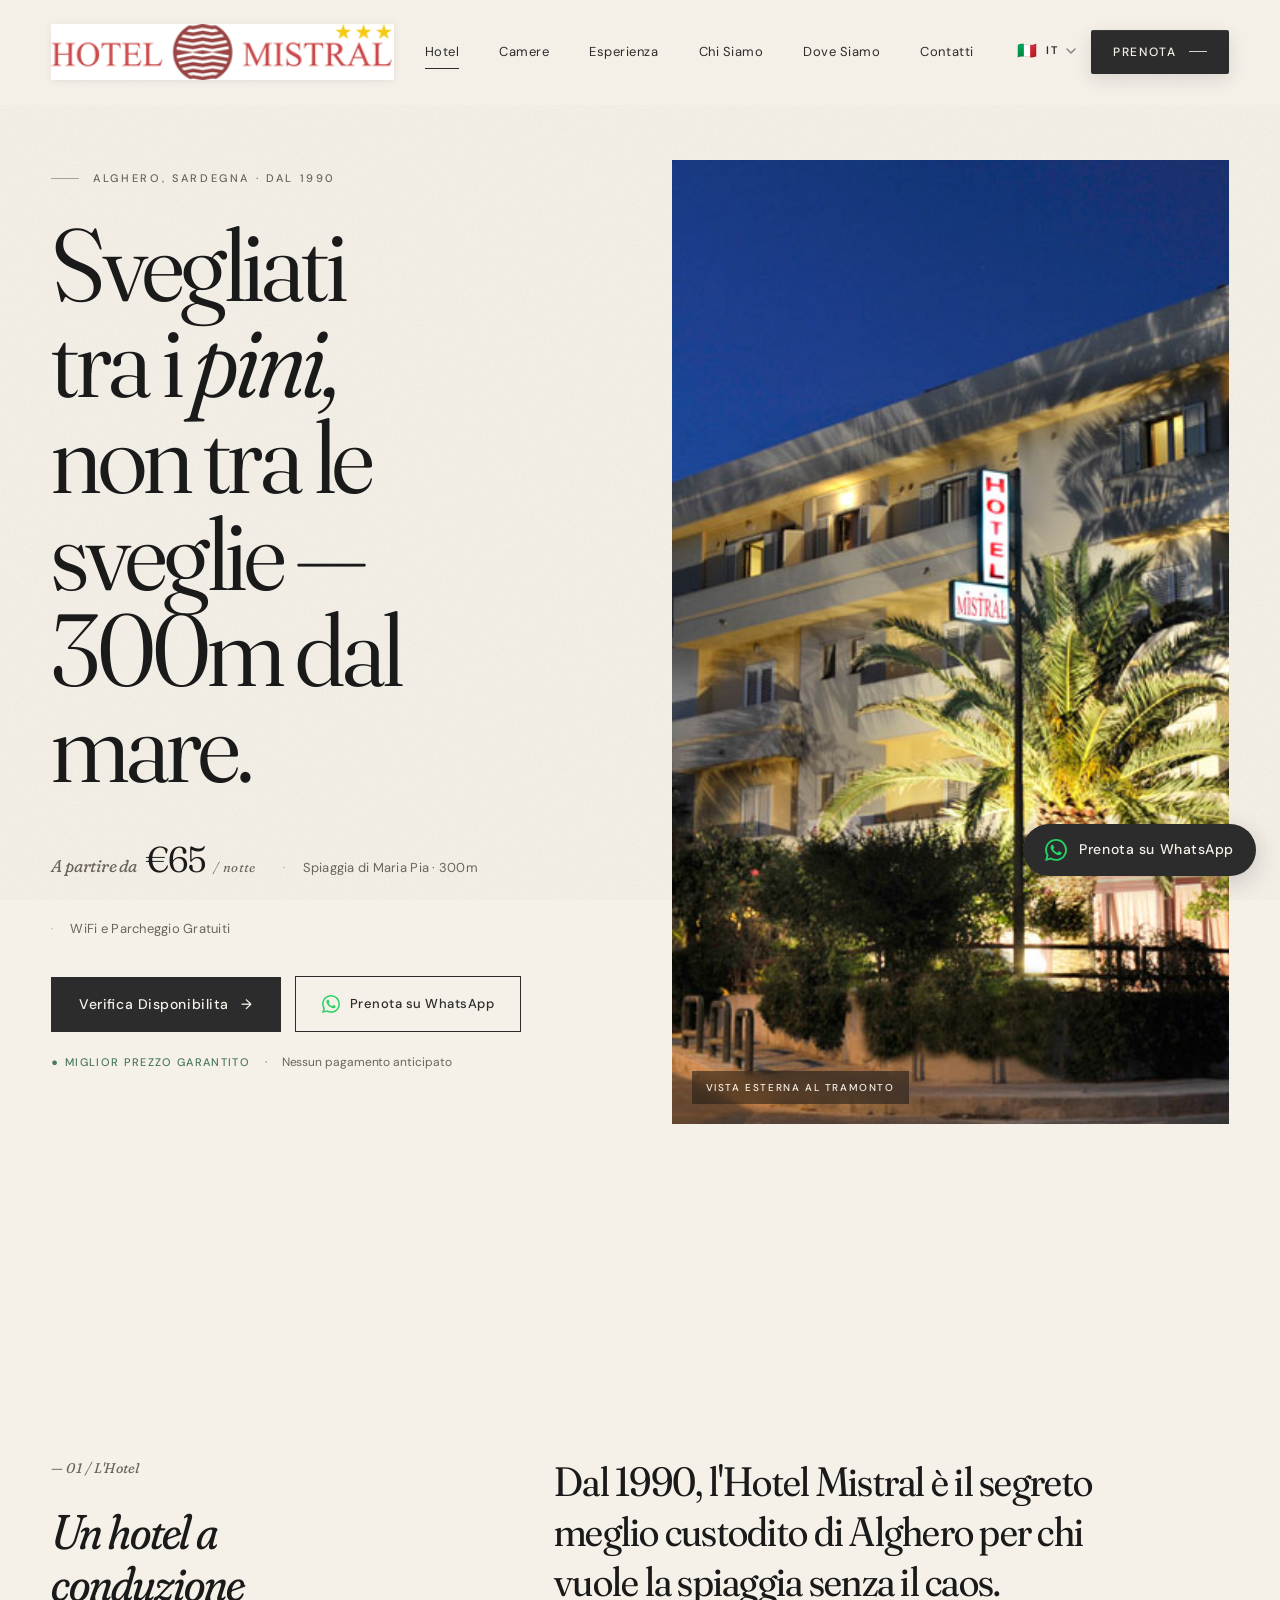
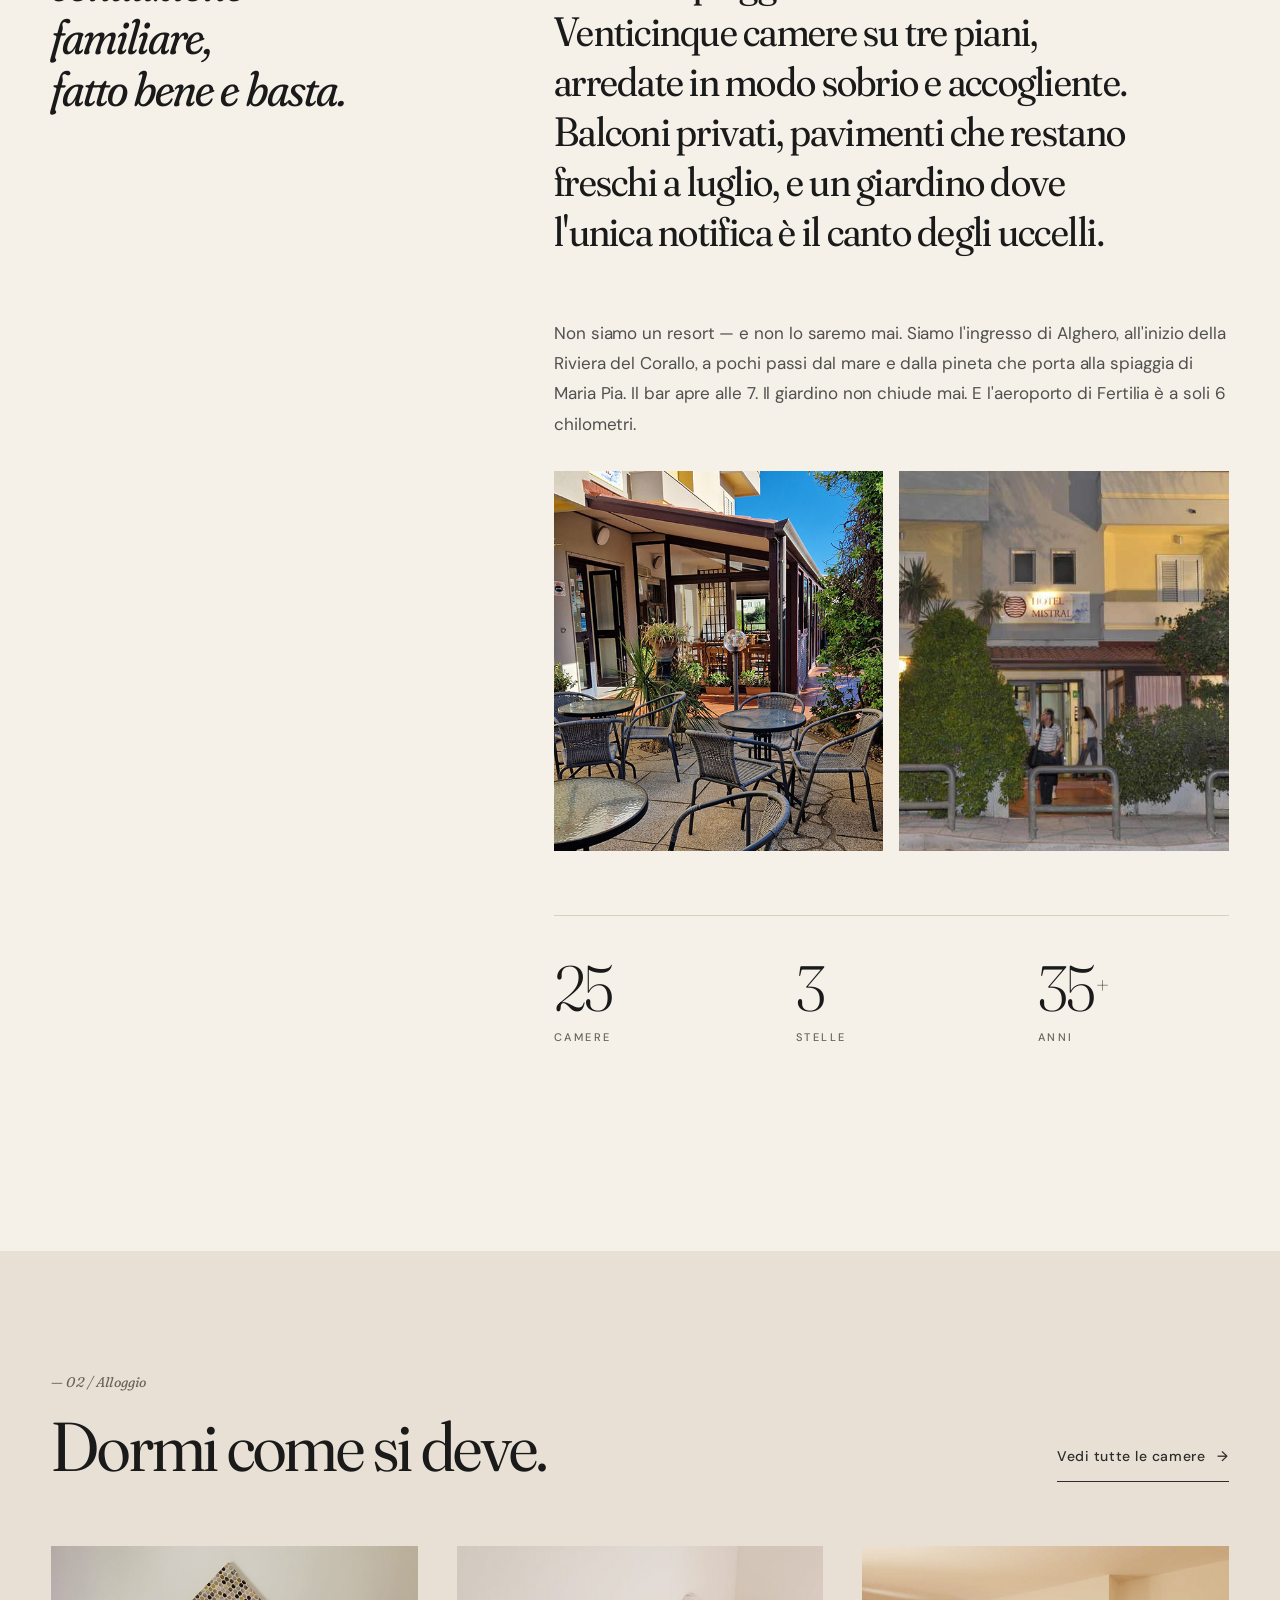
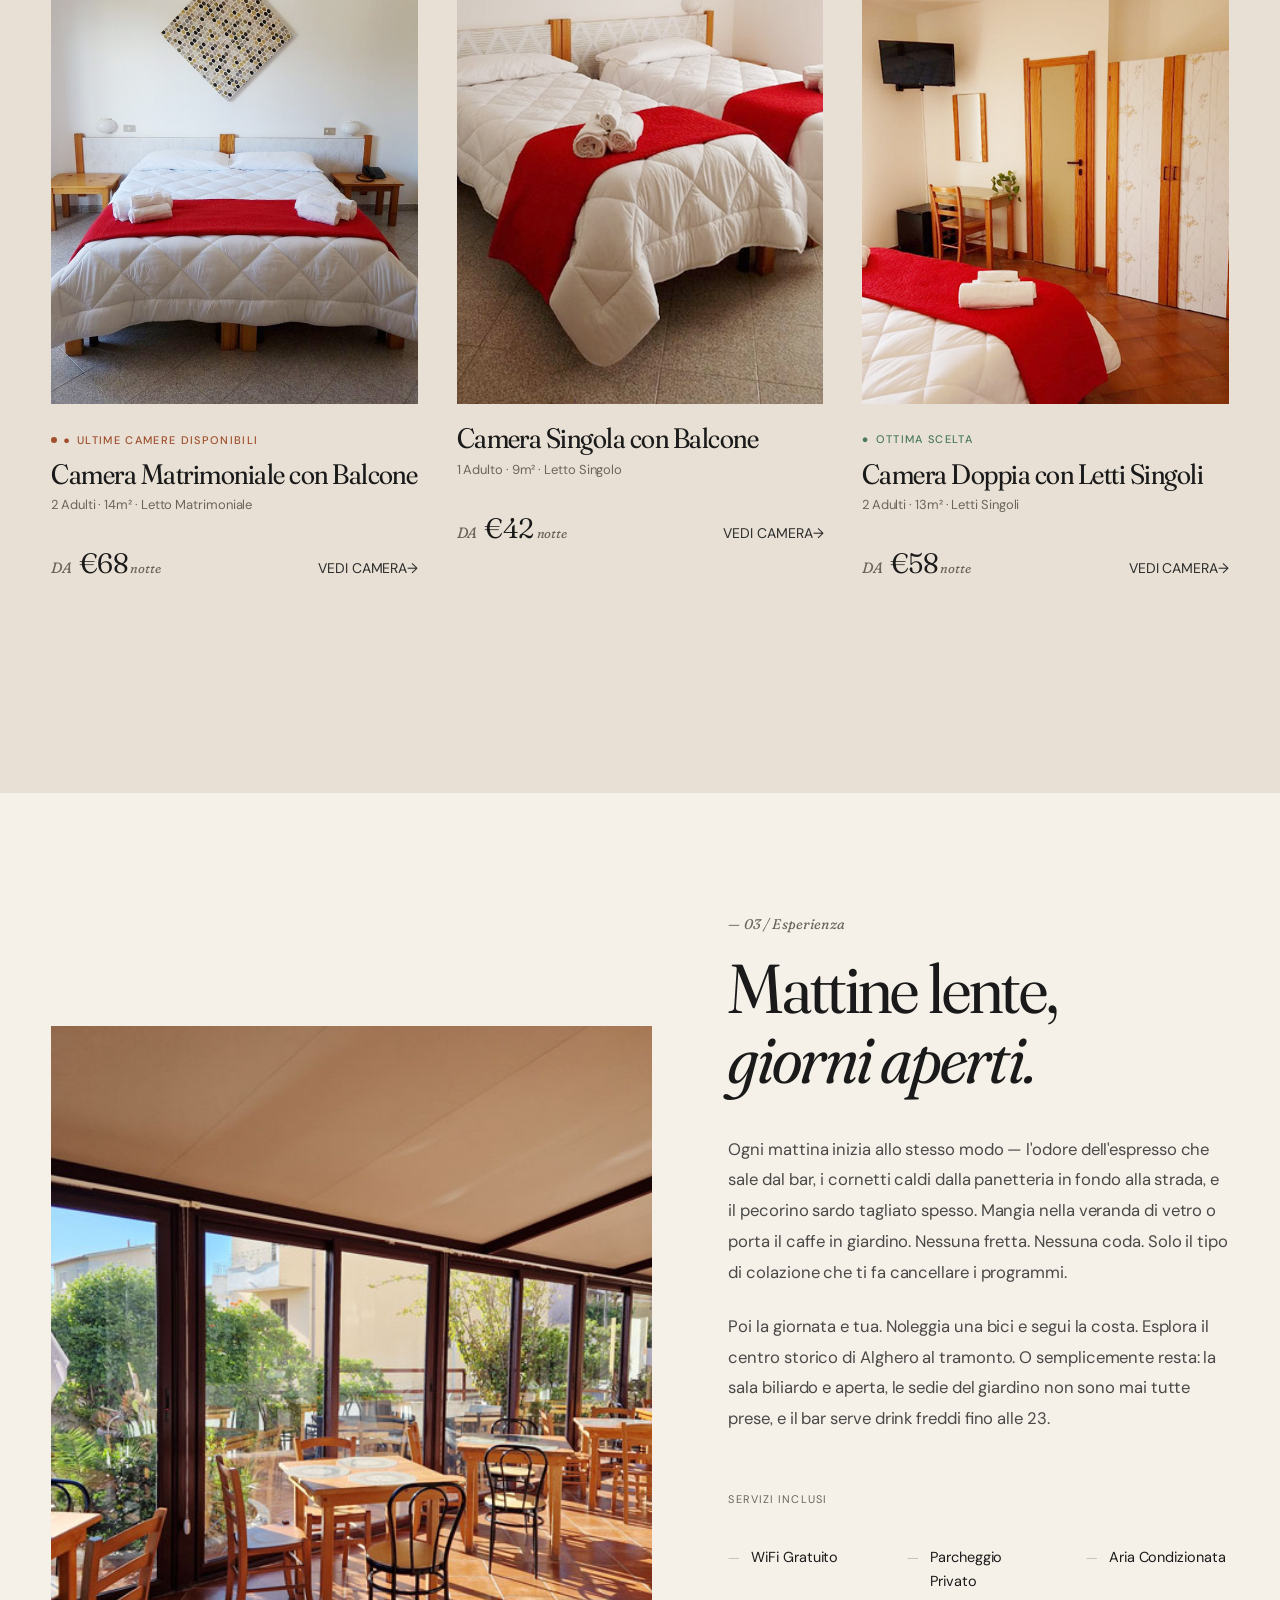
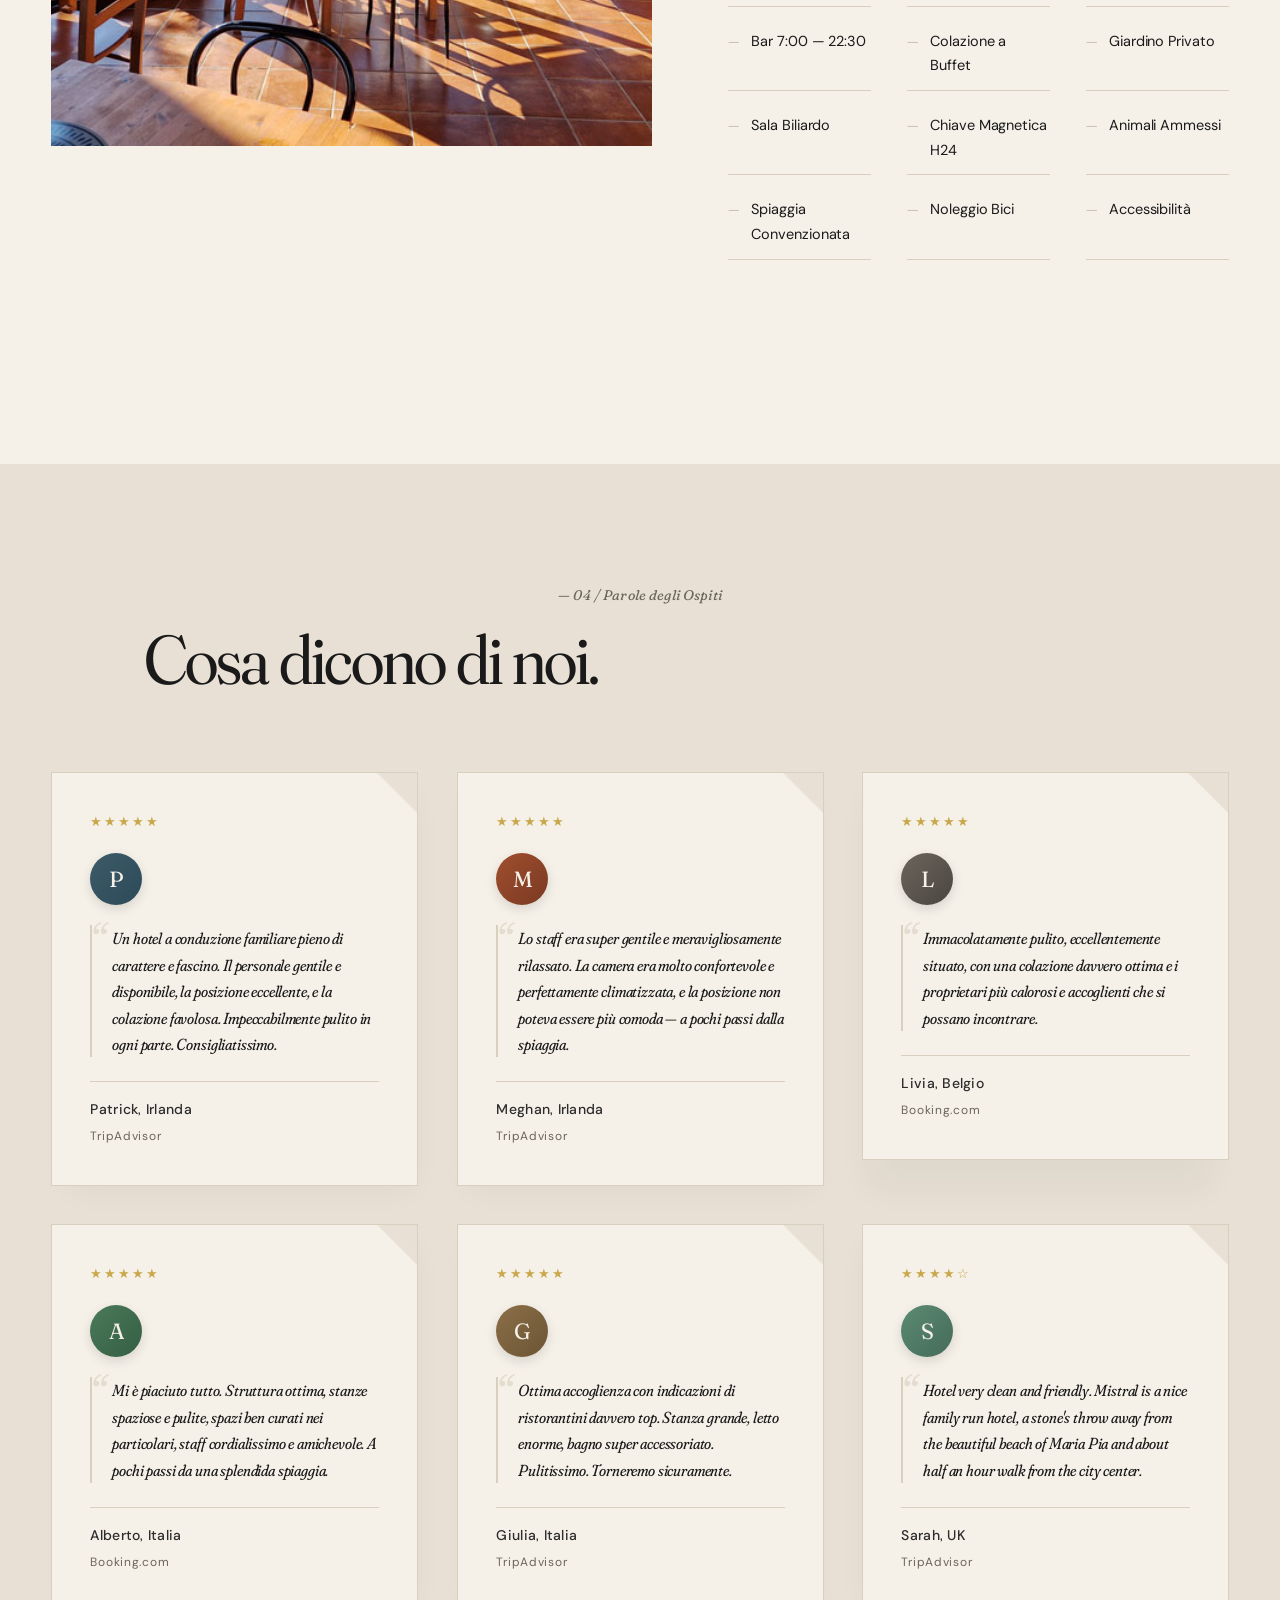
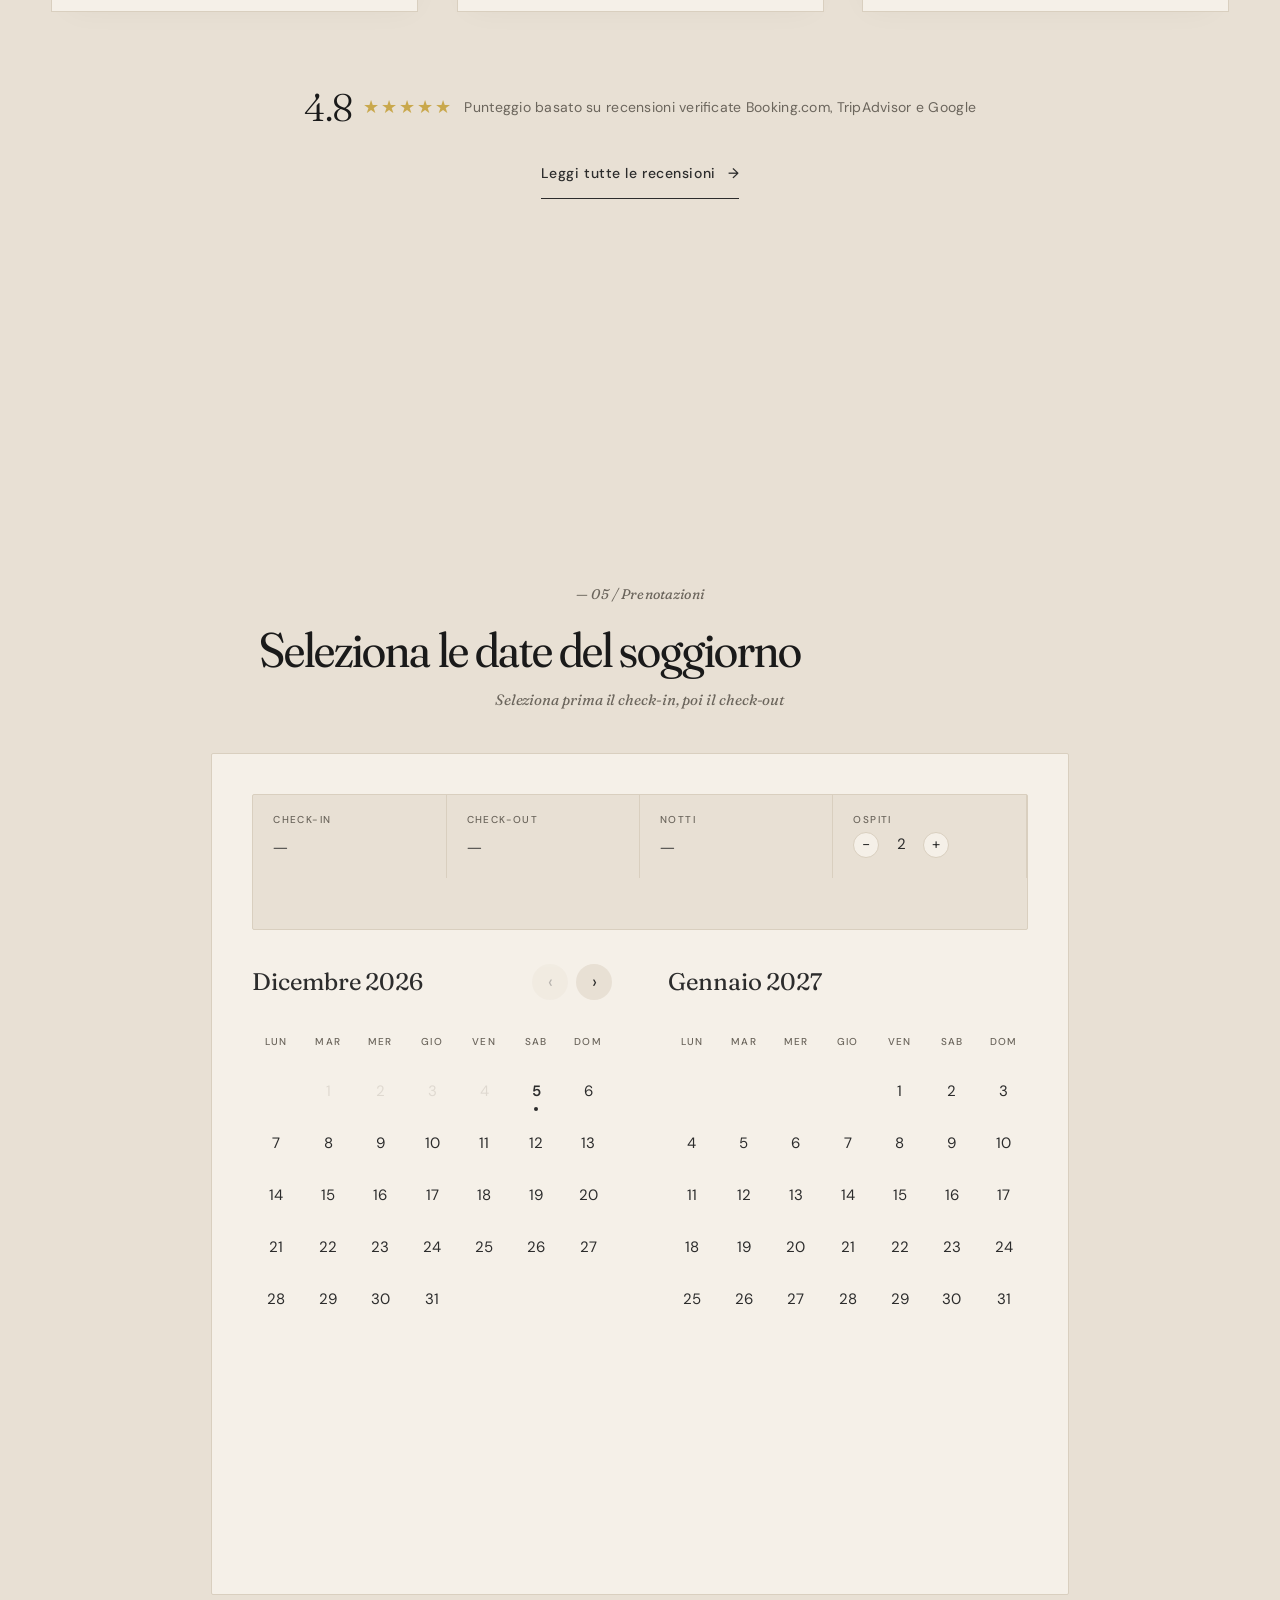
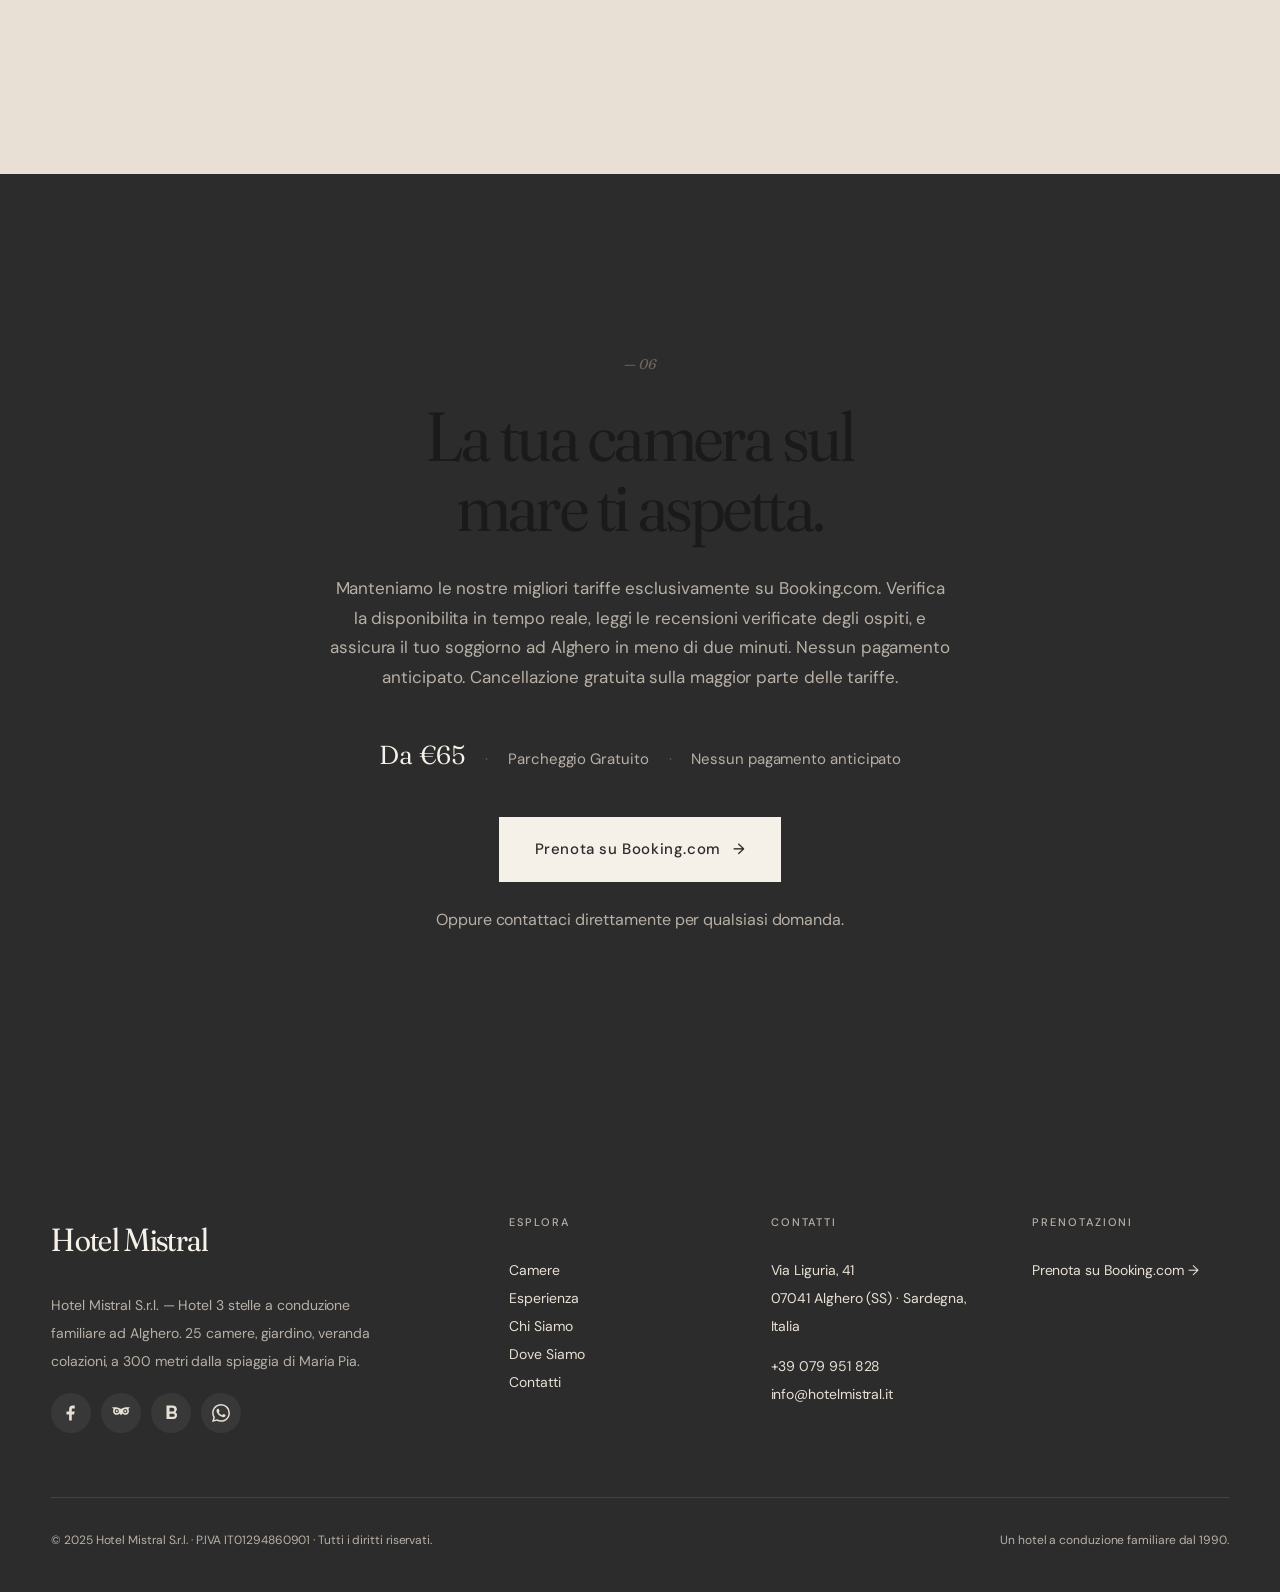
==== commit b5fa35ff: "fix: visible Prenota CTA in mobile menu + honest hero price €65 - .mobile-menu a was forcing color:a" ====
--- a/index.html
+++ b/index.html
@@ -11,7 +11,7 @@
   <link rel="preconnect" href="https://fonts.googleapis.com">
   <link rel="preconnect" href="https://fonts.gstatic.com" crossorigin>
   <link href="https://fonts.googleapis.com/css2?family=Fraunces:ital,opsz,wght,SOFT@0,9..144,300..700,30..100;1,9..144,300..700,30..100&family=DM+Sans:ital,opsz,wght@0,9..40,300..700;1,9..40,300..700&display=swap" rel="stylesheet"/>
-  <link href="css/styles.css?v=8" rel="stylesheet"/>
+  <link href="css/styles.css?v=9" rel="stylesheet"/>
 </head>
 <body data-page="home">
   <div class="page">
@@ -87,7 +87,7 @@
           <div class="hero-meta">
             <span class="price-line">
               <span class="price-from" data-i18n="home.hero_starting_from">From</span>
-              <span class="price-num">€42</span>
+              <span class="price-num">€65</span>
               <span class="price-night" data-i18n="home.hero_price">/ night</span>
             </span>
             <span data-i18n="home.hero_beach_distance">300m from beach</span>
@@ -450,7 +450,7 @@
       </p>
 
       <div class="meta" style="color:var(--grigio-chiaro);border-color:var(--grigio);margin-top:40px;font-size:15px">
-        <b style="font-family:var(--serif);font-size:26px;color:var(--bianco);font-weight:350" data-i18n="home.cta_from_price">Da €42</b>
+        <b style="font-family:var(--serif);font-size:26px;color:var(--bianco);font-weight:350" data-i18n="home.cta_from_price">Da €65</b>
         <span style="margin:0 16px;opacity:0.4">·</span>
         <span data-i18n="home.cta_free_parking">Parcheggio Gratuito</span>
         <span style="margin:0 16px;opacity:0.4">·</span>
@@ -534,8 +534,8 @@
     <span class="whatsapp-float-num">+39 347 247 9796</span>
   </a>
 
-  <script src="js/translations.js?v=8"></script>
-  <script src="js/i18n.js?v=8"></script>
-  <script src="js/main.js?v=8"></script>
+  <script src="js/translations.js?v=9"></script>
+  <script src="js/i18n.js?v=9"></script>
+  <script src="js/main.js?v=9"></script>
 </body>
 </html>
--- a/css/styles.css
+++ b/css/styles.css
@@ -1307,6 +1307,10 @@
   text-align: center;
 }
 .mobile-menu a:hover, .mobile-menu a:active { color: var(--mare); }
+/* Keep btn colors inside mobile menu — otherwise primary CTA goes dark-on-dark */
+.mobile-menu a.btn-primary,
+.mobile-menu a.btn.btn-primary { color: var(--bianco); font-family: var(--sans); font-size: 14px; }
+.mobile-menu a.btn-primary:hover { color: var(--bianco); }
 
 /* Language Switcher — flag-based (legacy flat row, used in mobile menu) */
 .lang-switcher { display: flex; align-items: center; gap: 2px; }
